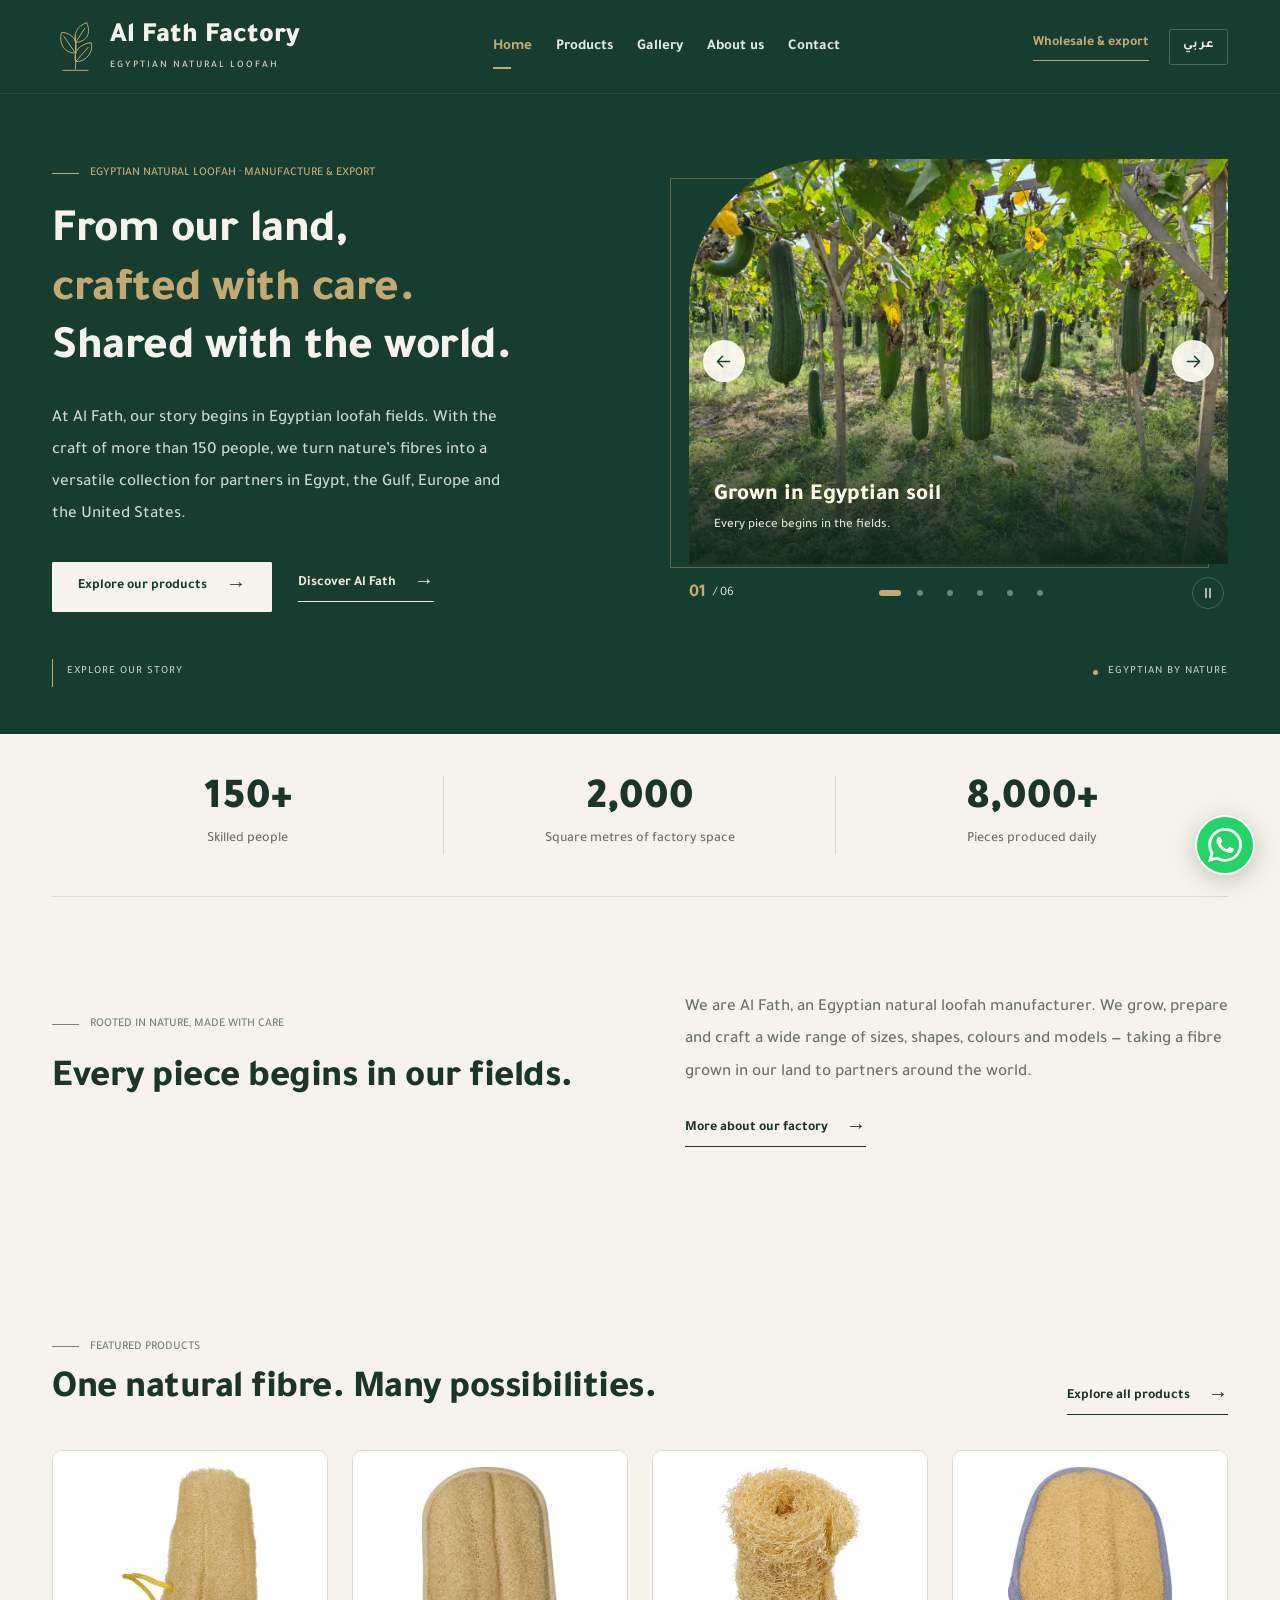
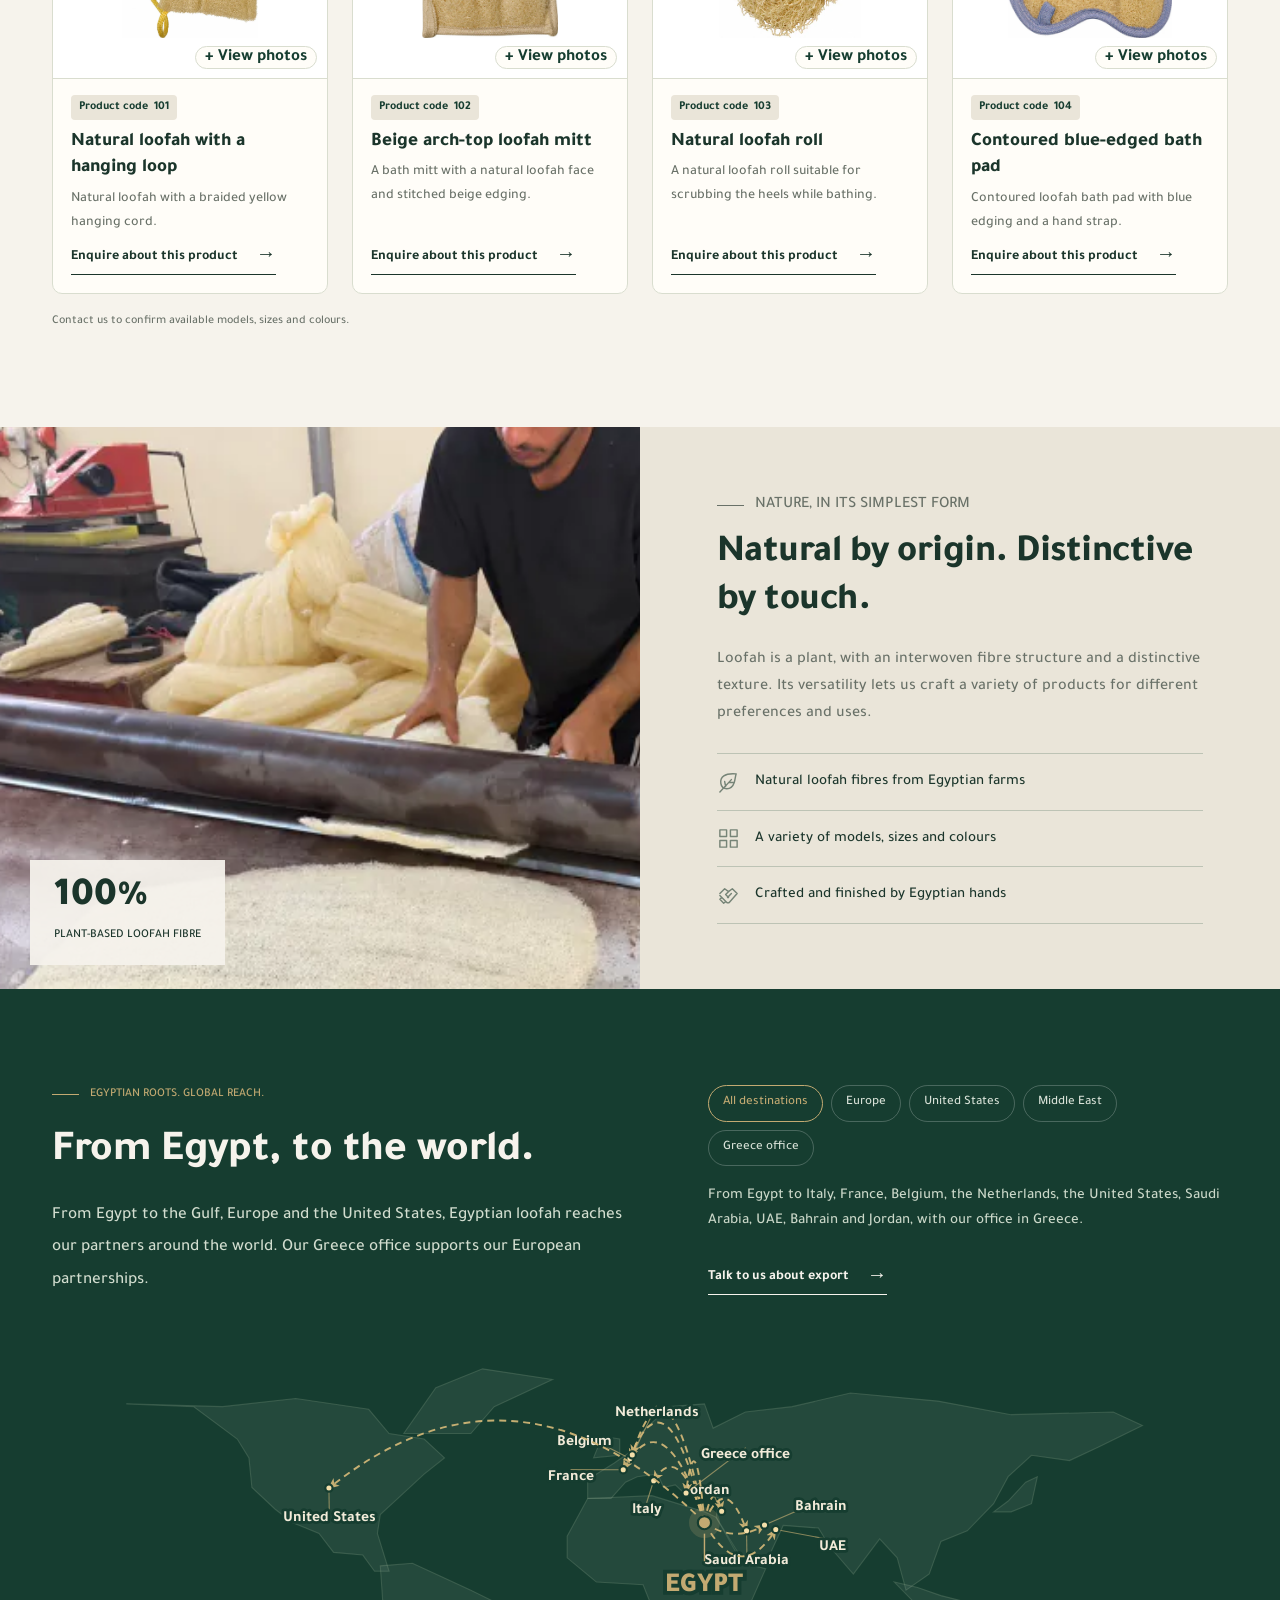
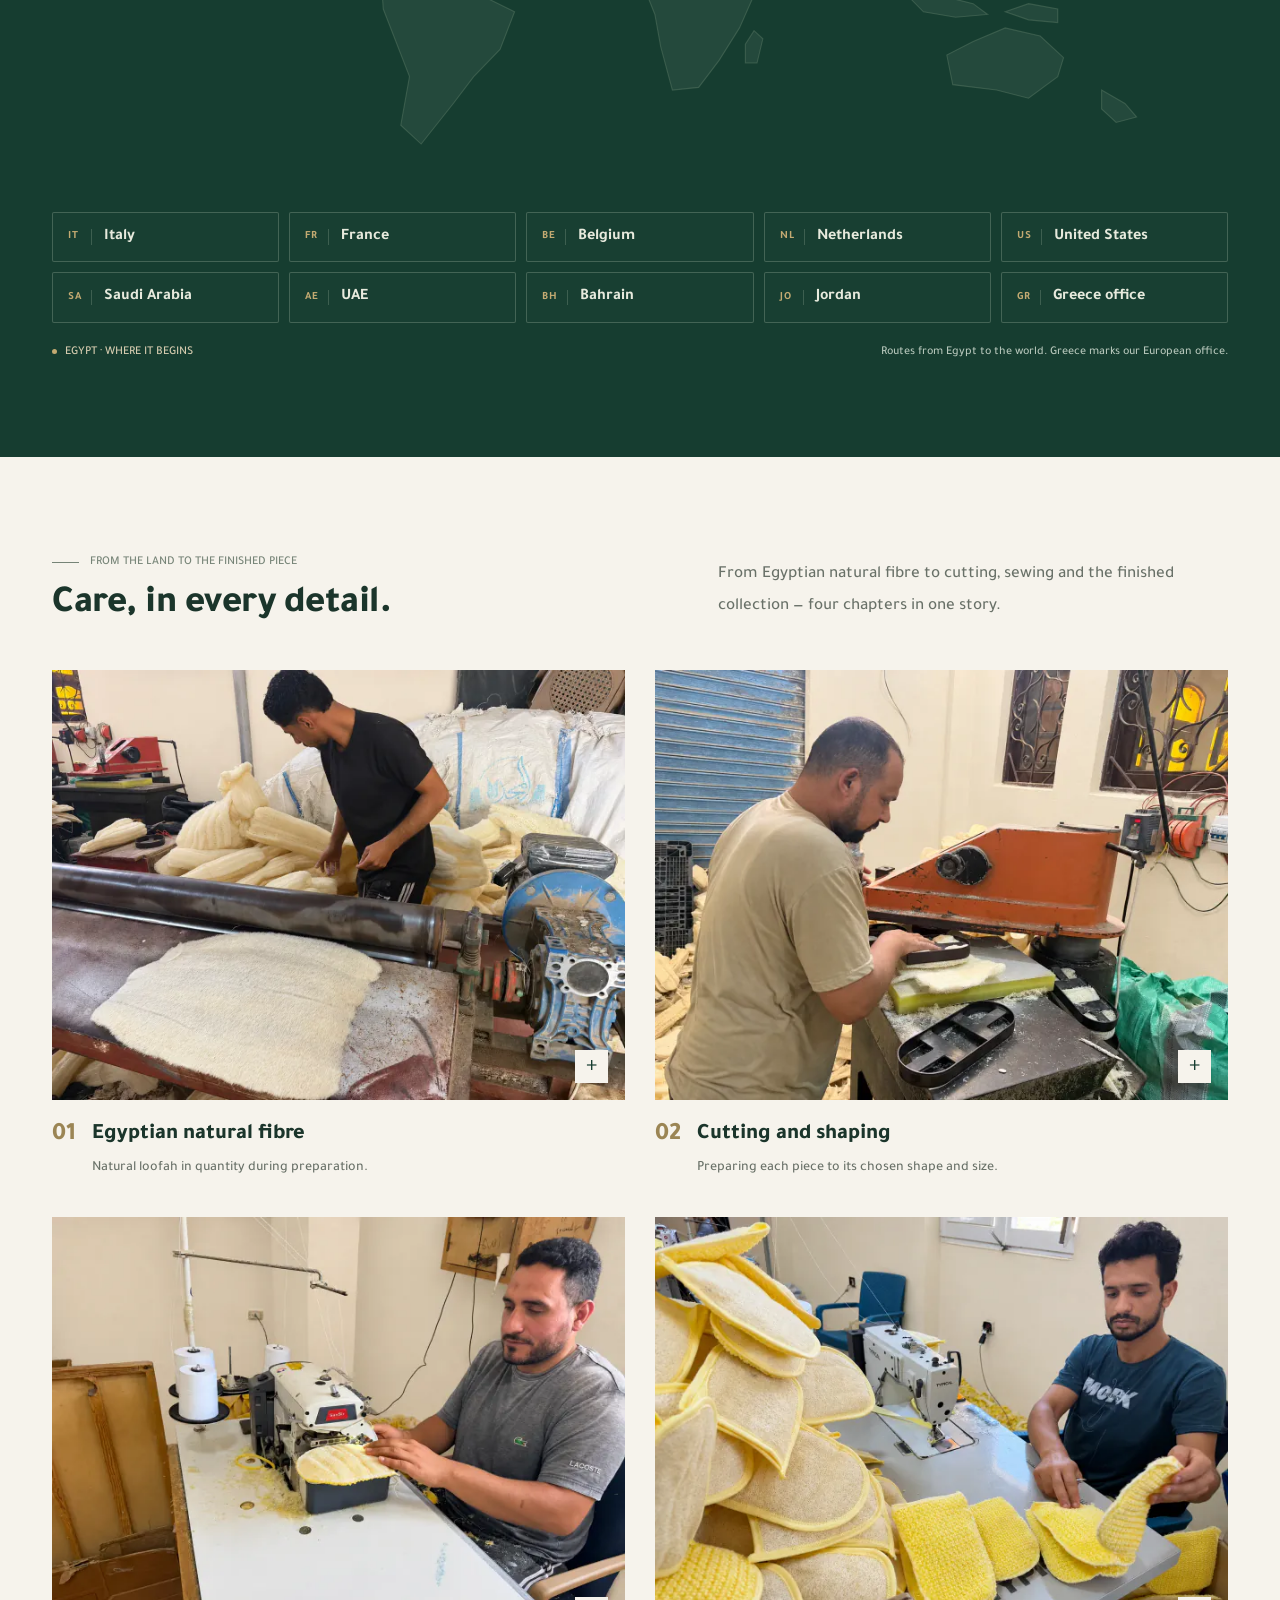
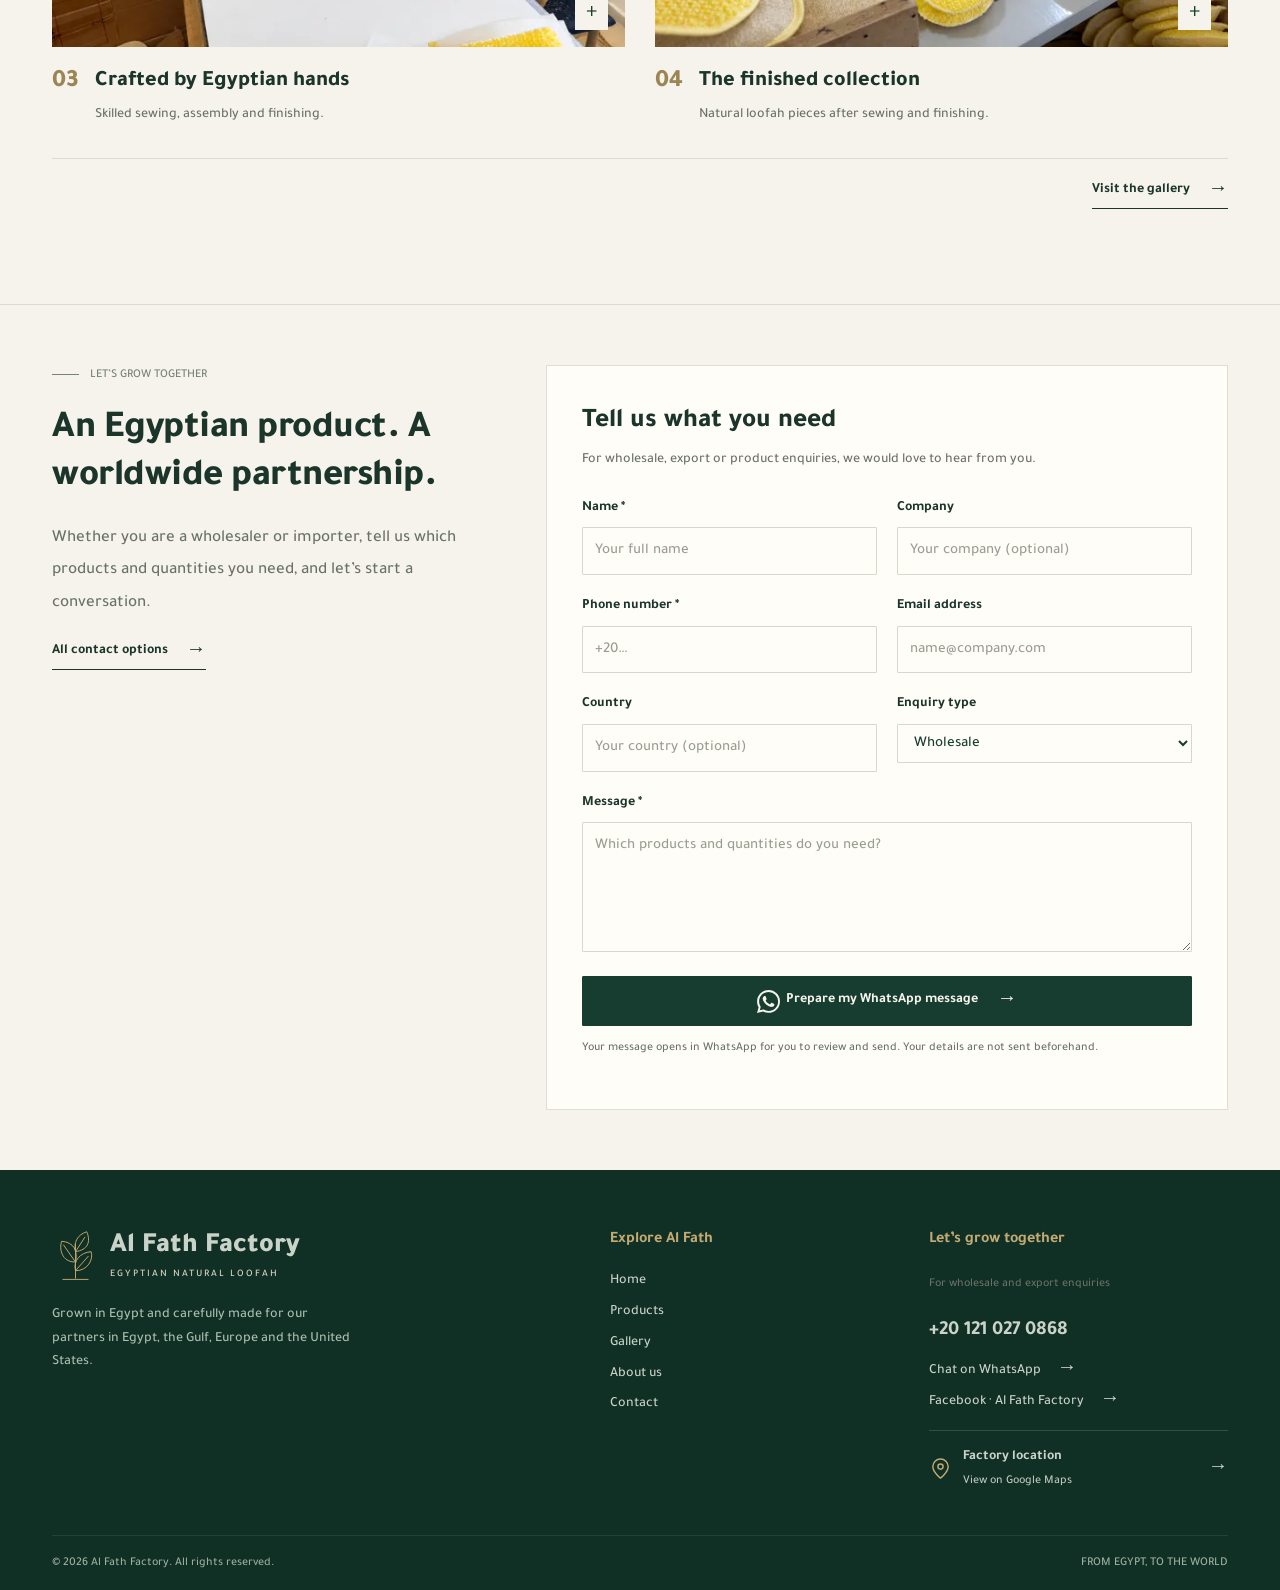
==== index.html @ 67f69919 "Publish 18 coded loofah products with photo galleries" ====
<!doctype html>
<html lang="en" dir="ltr"><head><meta charset="utf-8"><meta name="viewport" content="width=device-width,initial-scale=1">
<title>Home | Al Fath Factory</title><meta name="description" content="Al Fath Factory grows and manufactures Egyptian natural loofah. More than 150 skilled people and over 8,000 pieces daily for wholesale and export."><link rel="canonical" href="https://aboelazmrh.github.io/al-fath-loofah/"><link rel="alternate" hreflang="en" href="https://aboelazmrh.github.io/al-fath-loofah/"><link rel="alternate" hreflang="ar" href="https://aboelazmrh.github.io/al-fath-loofah/ar/"><link rel="alternate" hreflang="x-default" href="https://aboelazmrh.github.io/al-fath-loofah/">
<meta name="theme-color" content="#163d30"><meta property="og:type" content="website"><meta property="og:site_name" content="Al Fath Factory"><meta property="og:title" content="Home | Al Fath Factory"><meta property="og:description" content="Al Fath Factory grows and manufactures Egyptian natural loofah. More than 150 skilled people and over 8,000 pieces daily for wholesale and export."><meta property="og:url" content="https://aboelazmrh.github.io/al-fath-loofah/"><meta property="og:locale" content="en_US"><meta property="og:locale:alternate" content="ar_EG"><meta property="og:image" content="https://aboelazmrh.github.io/al-fath-loofah/assets/share-cover.jpg"><meta property="og:image:width" content="1200"><meta property="og:image:height" content="630"><meta property="og:image:alt" content="Al Fath Factory — Egyptian natural loofah"><meta name="twitter:card" content="summary_large_image"><meta name="twitter:title" content="Home | Al Fath Factory"><meta name="twitter:description" content="Al Fath Factory grows and manufactures Egyptian natural loofah. More than 150 skilled people and over 8,000 pieces daily for wholesale and export."><meta name="twitter:image" content="https://aboelazmrh.github.io/al-fath-loofah/assets/share-cover.jpg">
<link rel="icon" type="image/svg+xml" href="assets/favicon.svg"><link rel="preload" href="assets/tajawal-regular.woff" as="font" type="font/woff" crossorigin><link rel="preload" href="assets/tajawal-bold.woff" as="font" type="font/woff" crossorigin><link rel="stylesheet" href="assets/style.css?v=11-catalog"><script src="assets/app.js?v=11-catalog" defer></script></head>
<body data-page="index" data-assets-base="assets/"><a class="skip" href="#main"><span>Skip to content</span></a><header class="site-header"><div class="wrap header-row"><a class="brand" href="index.html" aria-label="Al Fath Factory — Home">
    <svg class="brand-mark" viewbox="0 0 48 60" aria-hidden="true" fill="none" stroke="currentColor" stroke-width="1.1"><path d="M24 56V16M24 37C8 37 5 22 8 13c14 1 19 11 16 24Zm0-12c-2-10 1-19 13-23 5 12 1 21-13 23Zm0 22c14 0 21-13 18-22-13 1-21 11-18 22Z"/><path d="M10 17 24 37M35 8 24 25m15 5L24 47"/><path d="M9 57h30"/></svg>
    <span><strong class="brand-name">Al Fath Factory</strong><span class="brand-sub">EGYPTIAN NATURAL LOOFAH</span></span></a>
    <nav class="main-nav" id="main-nav" aria-label="Main navigation"><a href="index.html" aria-current="page"><span>Home</span></a><a href="products.html"><span>Products</span></a><a href="gallery.html"><span>Gallery</span></a><a href="about.html"><span>About us</span></a><a href="contact.html"><span>Contact</span></a></nav>
    <div class="header-actions"><a class="header-contact" href="contact.html"><span>Wholesale &amp; export</span></a><a class="language" href="ar/" lang="ar" hreflang="ar" aria-label="التبديل إلى العربية">عربي</a>
    <button class="menu-toggle" type="button" aria-expanded="false" aria-controls="main-nav" aria-label="Open menu"><svg class="icon" viewbox="0 0 24 24" aria-hidden="true"><path d="M3 6h18M3 12h18M3 18h18"/></svg></button></div></div></header><main id="main"><section class="hero"><div class="wrap"><div class="hero-grid"><div class="hero-copy reveal"><p class="eyebrow">EGYPTIAN NATURAL LOOFAH · MANUFACTURE &amp; EXPORT</p>
    <h1><span>From our land,</span><br><span class="gold">crafted with care.</span><br><span>Shared with the world.</span></h1>
    <p>At Al Fath, our story begins in Egyptian loofah fields. With the craft of more than 150 people, we turn nature’s fibres into a versatile collection for partners in Egypt, the Gulf, Europe and the United States.</p>
    <div class="button-row"><a class="button light" href="products.html"><span>Explore our products</span><span class="arrow" aria-hidden="true">←</span></a><a class="text-link" href="about.html"><span>Discover Al Fath</span><span class="arrow" aria-hidden="true">←</span></a></div></div>
    <div class="hero-photo hero-carousel reveal" role="region" aria-roledescription="carousel" aria-label="The loofah journey from field to finished product" data-interval="5000" data-active-slide="0" data-playing="true"><div class="carousel-stage"><div class="carousel-slide is-active" data-index="0" role="group" aria-roledescription="slide" aria-hidden="false" aria-label="1 of 6: Grown in Egyptian soil"><img src="assets/journey-farm-thumb.webp?v=2f62a108b720" alt="Grown in Egyptian soil" width="1448" height="1086" fetchpriority="high" srcset="assets/journey-farm-thumb.webp?v=2f62a108b720 640w, assets/journey-farm-display.webp?v=2f62a108b720 1280w" sizes="(max-width:800px) calc(100vw - 40px), 600px" decoding="async"><div class="carousel-caption"><strong>Grown in Egyptian soil</strong><span>Every piece begins in the fields.</span></div></div><div class="carousel-slide" data-index="1" role="group" aria-roledescription="slide" aria-hidden="true" aria-label="2 of 6: Preparing natural loofah"><img data-src="assets/factory-13-thumb.webp" alt="Preparing natural loofah" width="1448" height="1086" loading="lazy" fetchpriority="low" data-srcset="assets/factory-13-thumb.webp 640w, assets/factory-13-display.webp 1280w" sizes="(max-width:800px) calc(100vw - 40px), 600px" decoding="async"><div class="carousel-caption"><strong>Preparing natural loofah</strong><span>Natural fibre, before cutting and shaping.</span></div></div><div class="carousel-slide" data-index="2" role="group" aria-roledescription="slide" aria-hidden="true" aria-label="3 of 6: Cutting &amp; shaping"><img data-src="assets/factory-16-thumb.webp" alt="Cutting &amp; shaping" width="1448" height="1086" loading="lazy" fetchpriority="low" data-srcset="assets/factory-16-thumb.webp 640w, assets/factory-16-display.webp 1280w" sizes="(max-width:800px) calc(100vw - 40px), 600px" decoding="async"><div class="carousel-caption"><strong>Cutting &amp; shaping</strong><span>Preparing each piece to the required shape and size.</span></div></div><div class="carousel-slide" data-index="3" role="group" aria-roledescription="slide" aria-hidden="true" aria-label="4 of 6: Sewing &amp; finishing"><img data-src="assets/factory-07-thumb.webp" alt="Sewing &amp; finishing" width="1448" height="1086" loading="lazy" fetchpriority="low" data-srcset="assets/factory-07-thumb.webp 640w, assets/factory-07-display.webp 1280w" sizes="(max-width:800px) calc(100vw - 40px), 600px" decoding="async"><div class="carousel-caption"><strong>Sewing &amp; finishing</strong><span>Egyptian craftsmanship in assembly and finishing.</span></div></div><div class="carousel-slide" data-index="4" role="group" aria-roledescription="slide" aria-hidden="true" aria-label="5 of 6: Inside the weaving section"><img data-src="assets/factory-19-thumb.webp" alt="Inside the weaving section" width="1448" height="1086" loading="lazy" fetchpriority="low" data-srcset="assets/factory-19-thumb.webp 640w, assets/factory-19-display.webp 1280w" sizes="(max-width:800px) calc(100vw - 40px), 600px" decoding="async"><div class="carousel-caption"><strong>Inside the weaving section</strong><span>Machinery and materials on the production journey.</span></div></div><div class="carousel-slide" data-index="5" role="group" aria-roledescription="slide" aria-hidden="true" aria-label="6 of 6: Our products, in quantity"><img data-src="assets/factory-04-thumb.webp" alt="Our products, in quantity" width="1448" height="1086" loading="lazy" fetchpriority="low" data-srcset="assets/factory-04-thumb.webp 640w, assets/factory-04-display.webp 1280w" sizes="(max-width:800px) calc(100vw - 40px), 600px" decoding="async"><div class="carousel-caption"><strong>Our products, in quantity</strong><span>Natural loofah, stitched and finished in quantity.</span></div></div><button type="button" class="carousel-arrow carousel-prev" data-carousel-prev aria-label="Previous image"><svg class="icon" viewbox="0 0 24 24" aria-hidden="true"><path d="M19 12H5m6-6-6 6 6 6"/></svg></button><button type="button" class="carousel-arrow carousel-next" data-carousel-next aria-label="Next image"><svg class="icon" viewbox="0 0 24 24" aria-hidden="true"><path d="M19 12H5m6-6-6 6 6 6"/></svg></button></div><div class="carousel-toolbar"><span class="carousel-counter" aria-hidden="true"><b data-carousel-current>01</b><span>/ 06</span></span><div class="carousel-dots" role="group" aria-label="Choose an image"><button class="carousel-dot" type="button" data-carousel-slide="0" aria-label="Show Grown in Egyptian soil" aria-pressed="true"><span aria-hidden="true"></span></button><button class="carousel-dot" type="button" data-carousel-slide="1" aria-label="Show Preparing natural loofah" aria-pressed="false"><span aria-hidden="true"></span></button><button class="carousel-dot" type="button" data-carousel-slide="2" aria-label="Show Cutting &amp; shaping" aria-pressed="false"><span aria-hidden="true"></span></button><button class="carousel-dot" type="button" data-carousel-slide="3" aria-label="Show Sewing &amp; finishing" aria-pressed="false"><span aria-hidden="true"></span></button><button class="carousel-dot" type="button" data-carousel-slide="4" aria-label="Show Inside the weaving section" aria-pressed="false"><span aria-hidden="true"></span></button><button class="carousel-dot" type="button" data-carousel-slide="5" aria-label="Show Our products, in quantity" aria-pressed="false"><span aria-hidden="true"></span></button></div><button class="carousel-toggle" data-carousel-toggle type="button" aria-label="Pause automatic slideshow" aria-pressed="true"><svg class="icon" data-carousel-pause viewbox="0 0 24 24" aria-hidden="true"><path d="M9 5v14M15 5v14"/></svg><svg class="icon" data-carousel-play viewbox="0 0 24 24" aria-hidden="true" hidden><path d="m8 5 11 7-11 7Z"/></svg></button></div><span class="carousel-announcement sr-only" role="status" aria-live="polite"></span></div></div>
    <div class="hero-bottom"><a class="scroll-link" href="#our-story"><i></i><span>EXPLORE OUR STORY</span></a><span class="origin">EGYPTIAN BY NATURE</span></div></div></section>
    <div class="wrap stats"><div class="stat"><strong>150+</strong> <span>Skilled people</span></div><div class="stat"><strong>2,000</strong> <span>Square metres of factory space</span></div><div class="stat"><strong>8,000+</strong> <span>Pieces produced daily</span></div></div>
    <section class="section" id="our-story"><div class="wrap intro-grid"><div><p class="eyebrow">ROOTED IN NATURE, MADE WITH CARE</p><h2>Every piece begins in our fields.</h2></div><div><p class="lead">We are Al Fath, an Egyptian natural loofah manufacturer. We grow, prepare and craft a wide range of sizes, shapes, colours and models — taking a fibre grown in our land to partners around the world.</p><a class="text-link" href="about.html"><span>More about our factory</span><span class="arrow" aria-hidden="true">←</span></a></div></div></section>
    <section class="section"><div class="wrap">
      <div class="section-head"><div>
        <p class="eyebrow">FEATURED PRODUCTS</p>
        <h2>One natural fibre. Many possibilities.</h2>
      </div><a class="text-link" href="products.html"><span>Explore all products</span><span class="arrow" aria-hidden="true">←</span></a></div>
      <div class="product-grid"><article class="product catalog-product reveal" data-category="natural">
      <button class="product-image catalog-photo" type="button" data-product="101" aria-haspopup="dialog" aria-label="View photos of Natural loofah with a hanging loop, code 101">
        <img src="assets/products/101-1.webp" alt="Natural loofah with a hanging loop" loading="lazy" decoding="async">
        <span class="product-photo-action" aria-hidden="true"><span>+</span><span>View photos</span></span>
      </button>
      <div class="product-details">
        <div class="product-code"><span>Product code</span> <bdi>101</bdi></div>
        <h3>Natural loofah with a hanging loop</h3>
        <p>Natural loofah with a braided yellow hanging cord.</p>
        <a class="text-link" href="contact.html?product=101"><span>Enquire about this product</span><span class="arrow" aria-hidden="true">←</span></a>
      </div>
    </article><article class="product catalog-product reveal" data-category="mitts">
      <button class="product-image catalog-photo" type="button" data-product="102" aria-haspopup="dialog" aria-label="View photos of Beige arch-top loofah mitt, code 102">
        <img src="assets/products/102-1.webp" alt="Beige arch-top loofah mitt" loading="lazy" decoding="async">
        <span class="product-photo-action" aria-hidden="true"><span>+</span><span>View photos</span></span>
      </button>
      <div class="product-details">
        <div class="product-code"><span>Product code</span> <bdi>102</bdi></div>
        <h3>Beige arch-top loofah mitt</h3>
        <p>A bath mitt with a natural loofah face and stitched beige edging.</p>
        <a class="text-link" href="contact.html?product=102"><span>Enquire about this product</span><span class="arrow" aria-hidden="true">←</span></a>
      </div>
    </article><article class="product catalog-product reveal" data-category="natural">
      <button class="product-image catalog-photo" type="button" data-product="103" aria-haspopup="dialog" aria-label="View photos of Natural loofah roll, code 103">
        <img src="assets/products/103-1.webp" alt="Natural loofah roll" loading="lazy" decoding="async">
        <span class="product-photo-action" aria-hidden="true"><span>+</span><span>View photos</span></span>
      </button>
      <div class="product-details">
        <div class="product-code"><span>Product code</span> <bdi>103</bdi></div>
        <h3>Natural loofah roll</h3>
        <p>A natural loofah roll suitable for scrubbing the heels while bathing.</p>
        <a class="text-link" href="contact.html?product=103"><span>Enquire about this product</span><span class="arrow" aria-hidden="true">←</span></a>
      </div>
    </article><article class="product catalog-product reveal" data-category="pads">
      <button class="product-image catalog-photo" type="button" data-product="104" aria-haspopup="dialog" aria-label="View photos of Contoured blue-edged bath pad, code 104">
        <img src="assets/products/104-1.webp" alt="Contoured blue-edged bath pad" loading="lazy" decoding="async">
        <span class="product-photo-action" aria-hidden="true"><span>+</span><span>View photos</span></span>
      </button>
      <div class="product-details">
        <div class="product-code"><span>Product code</span> <bdi>104</bdi></div>
        <h3>Contoured blue-edged bath pad</h3>
        <p>Contoured loofah bath pad with blue edging and a hand strap.</p>
        <a class="text-link" href="contact.html?product=104"><span>Enquire about this product</span><span class="arrow" aria-hidden="true">←</span></a>
      </div>
    </article></div>
      <p class="small-note">Contact us to confirm available models, sizes and colours.</p>
    </div></section>
    <section class="natural"><div class="natural-visual"><img src="assets/factory-09-thumb.webp" width="1448" height="1086" loading="lazy" alt="Preparing natural loofah fibres" srcset="assets/factory-09-thumb.webp 640w, assets/factory-09-display.webp 1280w" sizes="(max-width:800px) calc(100vw - 40px), 600px" decoding="async"><div class="natural-number"><strong>100%</strong><small>PLANT-BASED LOOFAH FIBRE</small></div></div><div class="natural-copy"><p class="eyebrow">NATURE, IN ITS SIMPLEST FORM</p><h2>Natural by origin. Distinctive by touch.</h2><p>Loofah is a plant, with an interwoven fibre structure and a distinctive texture. Its versatility lets us craft a variety of products for different preferences and uses.</p><ul class="feature-list"><li><svg class="icon" viewbox="0 0 24 24" aria-hidden="true"><path d="M20 3C8 2 3 6 4 13c1 7 11 8 14-1 1-3 1-6 2-9Z"/><path d="M3 22 15 9M9 16l-1-5m5 1h4"/></svg><span>Natural loofah fibres from Egyptian farms</span></li><li><svg class="icon" viewbox="0 0 24 24" aria-hidden="true"><rect x="3" y="3" width="7" height="7"/><rect x="14" y="3" width="7" height="7"/><rect x="3" y="14" width="7" height="7"/><rect x="14" y="14" width="7" height="7"/></svg><span>A variety of models, sizes and colours</span></li><li><svg class="icon" viewbox="0 0 24 24" aria-hidden="true"><path d="m3 10 5-5 4 3 4-3 5 5-8 9a2 2 0 0 1-3 0L3 12m2 2-2 2 4 4 2-2m6-8-4 4m1-6-3 3 3 3"/></svg><span>Crafted and finished by Egyptian hands</span></li></ul></div></section>
    <section class="section dark export-section" id="export"><div class="wrap"><div class="export-intro"><div><p class="eyebrow">EGYPTIAN ROOTS. GLOBAL REACH.</p><h2>From Egypt, to the world.</h2><p class="lead">From Egypt to the Gulf, Europe and the United States, Egyptian loofah reaches our partners around the world. Our Greece office supports our European partnerships.</p></div><div class="export-controls"><div class="export-list" role="group" aria-label="Export regions">
    <button class="region-button" type="button" data-select-region="all" aria-pressed="true"><span>All destinations</span></button><button class="region-button" type="button" data-select-region="europe" aria-pressed="false"><span>Europe</span></button><button class="region-button" type="button" data-select-region="america" aria-pressed="false"><span>United States</span></button><button class="region-button" type="button" data-select-region="middleeast" aria-pressed="false"><span>Middle East</span></button><button class="region-button" type="button" data-select-region="greece" aria-pressed="false"><span>Greece office</span></button></div><p class="region-description" aria-live="polite"><span id="region-description">Choose a destination to follow its route from Egypt.</span></p><a class="text-link" href="contact.html?subject=export"><span>Talk to us about export</span><span class="arrow" aria-hidden="true">←</span></a></div></div>
    <div class="map-wrap"><svg class="world-map" viewbox="0 0 1040 440" role="img" aria-label="Routes from Egypt to Italy, France, Belgium, the Netherlands, the United States, Saudi Arabia, UAE, Bahrain, Jordan and the Greece office"><title>From Egypt to the world</title><defs><marker id="export-arrow" viewbox="0 0 10 10" refx="8" refy="5" markerwidth="6.5" markerheight="6.5" orient="auto-start-reverse"><path d="M0 1 9 5 0 9 2.5 5Z" fill="#d4b878"/></marker></defs><polygon class="land" points="53.8,74.3 114.8,76.8 154.5,106.2 165.1,123.3 167.8,150.2 188.9,169.9 204.8,182.1 228.7,191.9 241.9,209.1 268.4,211.5 279.1,226.2 292.3,226.2 281.7,191.9 284.3,174.8 297.6,162.5 324.1,138.0 342.6,123.3 324.1,106.2 292.3,101.2 273.8,79.2 207.5,69.4 141.2,76.8"/><polygon class="land" points="305.6,101.2 366.5,101.2 387.7,76.8 440.7,52.2 377.1,42.5 334.7,59.6"/><polygon class="land" points="284.3,221.3 313.5,218.9 340.0,231.1 366.5,243.4 406.2,263.0 393.0,297.2 369.1,321.8 350.6,346.2 321.4,383.0 302.9,365.9 310.8,321.8 287.0,260.5"/><polygon class="land" points="472.5,160.1 453.9,194.4 453.9,214.0 480.4,236.0 522.8,238.5 533.5,265.4 538.8,294.8 549.4,334.0 573.2,331.6 591.8,307.1 610.3,277.6 634.1,223.8 612.9,218.9 589.1,177.2 578.5,172.3 530.8,157.6"/><polygon class="land" points="472.5,160.1 472.5,142.9 496.3,128.2 517.5,113.5 520.2,101.2 546.7,76.8 578.5,74.3 586.4,96.3 615.6,81.7 658.0,76.8 711.0,64.5 790.5,71.8 856.8,84.1 949.5,81.7 976.0,93.9 936.2,113.5 909.8,125.8 875.3,120.9 854.1,140.4 840.9,164.9 817.0,189.5 793.1,199.2 782.5,228.7 761.4,243.4 753.4,214.0 737.5,196.8 713.6,228.7 692.4,204.2 681.9,187.0 650.0,184.6 634.1,218.9 610.3,211.5 589.1,177.2 591.8,160.1 573.2,147.8 559.9,155.2 552.0,147.8 541.4,150.2 536.1,138.0 517.5,140.4 506.9,145.4 493.7,160.1"/><polygon class="land" points="477.8,123.3 485.8,103.7 501.6,106.2 501.6,120.9"/><polygon class="land" points="840.9,172.3 854.1,162.5 870.0,145.4 880.6,140.4 875.3,164.9 856.8,172.3"/><polygon class="land" points="623.5,280.1 631.5,287.5 626.2,309.5 615.6,309.5 615.6,292.4"/><polygon class="land" points="798.4,302.2 803.8,329.1 843.5,334.0 872.6,341.4 899.1,321.8 904.4,304.6 883.2,285.0 851.4,277.6 822.3,289.9"/><polygon class="land" points="750.8,236.0 777.2,263.0 806.4,267.9 835.5,265.4 822.3,255.6 793.1,248.3 771.9,240.9"/><polygon class="land" points="872.6,255.6 899.1,260.5 899.1,272.8 872.6,270.3 851.4,263.0"/><polygon class="land" points="938.9,334.0 960.1,346.2 970.7,358.5 952.1,363.4 938.9,351.2"/><path class="route active" data-country="italy" data-region="europe" d="M578.5,182.1 Q555.4,106.1 532.4,144.1" marker-end="url(#export-arrow)"/><g class="map-country active" data-country="italy" data-region="europe"><path class="country-leader" d="M532.4,144.1 L526,164"/><circle class="destination-pin" cx="532.4" cy="144.1" r="3.3"/><text x="526" y="173" text-anchor="middle" class="map-label country-label">Italy</text></g><path class="route active" data-country="france" data-region="europe" d="M578.5,182.1 Q541.7,66.1 504.8,134.1" marker-end="url(#export-arrow)"/><g class="map-country active" data-country="france" data-region="europe"><path class="country-leader" d="M504.8,134.1 L457,134"/><circle class="destination-pin" cx="504.8" cy="134.1" r="3.3"/><text x="457" y="143" text-anchor="middle" class="map-label country-label">France</text></g><path class="route active" data-country="belgium" data-region="europe" d="M578.5,182.1 Q544.7,36.8 510.9,123.8" marker-end="url(#export-arrow)"/><g class="map-country active" data-country="belgium" data-region="europe"><path class="country-leader" d="M510.9,123.8 L470,103"/><circle class="destination-pin" cx="510.9" cy="123.8" r="3.3"/><text x="470" y="112" text-anchor="middle" class="map-label country-label">Belgium</text></g><path class="route active" data-country="netherlands" data-region="europe" d="M578.5,182.1 Q545.8,14.6 513.0,120.6" marker-end="url(#export-arrow)"/><g class="map-country active" data-country="netherlands" data-region="europe"><path class="country-leader" d="M513.0,120.6 L535,76"/><circle class="destination-pin" cx="513.0" cy="120.6" r="3.3"/><text x="535" y="85" text-anchor="middle" class="map-label country-label">Netherlands</text></g><path class="route active" data-country="usa" data-region="america" d="M578.5,182.1 Q408.1,14.0 237.7,150.7" marker-end="url(#export-arrow)"/><g class="map-country active" data-country="usa" data-region="america"><path class="country-leader" d="M237.7,150.7 L238,172"/><circle class="destination-pin" cx="237.7" cy="150.7" r="3.3"/><text x="238" y="181" text-anchor="middle" class="map-label country-label">United States</text></g><path class="route active" data-country="saudi" data-region="middleeast" d="M578.5,182.1 Q597.6,135.1 616.7,189.5" marker-end="url(#export-arrow)"/><g class="map-country active" data-country="saudi" data-region="middleeast"><path class="country-leader" d="M616.7,189.5 L617,211"/><circle class="destination-pin" cx="616.7" cy="189.5" r="3.3"/><text x="617" y="220" text-anchor="middle" class="map-label country-label">Saudi Arabia</text></g><path class="route active" data-country="uae" data-region="middleeast" d="M578.5,182.1 Q610.8,240.1 643.2,188.3" marker-end="url(#export-arrow)"/><g class="map-country active" data-country="uae" data-region="middleeast"><path class="country-leader" d="M643.2,188.3 L695,198"/><circle class="destination-pin" cx="643.2" cy="188.3" r="3.3"/><text x="695" y="207" text-anchor="middle" class="map-label country-label">UAE</text></g><path class="route active" data-country="bahrain" data-region="middleeast" d="M578.5,182.1 Q605.7,201.1 633.0,184.3" marker-end="url(#export-arrow)"/><g class="map-country active" data-country="bahrain" data-region="middleeast"><path class="country-leader" d="M633.0,184.3 L684,162"/><circle class="destination-pin" cx="633.0" cy="184.3" r="3.3"/><text x="684" y="171" text-anchor="middle" class="map-label country-label">Bahrain</text></g><path class="route active" data-country="jordan" data-region="middleeast" d="M578.5,182.1 Q586.3,139.8 594.1,171.8" marker-end="url(#export-arrow)"/><g class="map-country active" data-country="jordan" data-region="middleeast"><path class="country-leader" d="M594.1,171.8 L582,147"/><circle class="destination-pin" cx="594.1" cy="171.8" r="3.3"/><text x="582" y="156" text-anchor="middle" class="map-label country-label">Jordan</text></g><path class="route active" data-country="greece" data-region="greece" d="M578.5,182.1 Q570.2,86.2 561.8,155.2" marker-end="url(#export-arrow)"/><g class="map-country active" data-country="greece" data-region="greece"><path class="country-leader" d="M561.8,155.2 L616,114"/><circle class="destination-pin" cx="561.8" cy="155.2" r="3.3"/><text x="616" y="123" text-anchor="middle" class="map-label country-label">Greece office</text></g><circle class="pin-halo" cx="578.5" cy="182.10000000000002" r="10"/><circle class="pin" cx="578.5" cy="182.10000000000002" r="6"/><path class="origin-leader" d="M578.5,192.10000000000002V217.10000000000002"/><text x="578.5" y="244.10000000000002" text-anchor="middle" class="map-label origin-label">EGYPT</text></svg></div><div class="destination-list" role="group" aria-label="Choose a country"><button class="destination-button" type="button" data-select-country="italy" aria-pressed="false"><span class="country-code">IT</span><span class="country-name">Italy</span></button><button class="destination-button" type="button" data-select-country="france" aria-pressed="false"><span class="country-code">FR</span><span class="country-name">France</span></button><button class="destination-button" type="button" data-select-country="belgium" aria-pressed="false"><span class="country-code">BE</span><span class="country-name">Belgium</span></button><button class="destination-button" type="button" data-select-country="netherlands" aria-pressed="false"><span class="country-code">NL</span><span class="country-name">Netherlands</span></button><button class="destination-button" type="button" data-select-country="usa" aria-pressed="false"><span class="country-code">US</span><span class="country-name">United States</span></button><button class="destination-button" type="button" data-select-country="saudi" aria-pressed="false"><span class="country-code">SA</span><span class="country-name">Saudi Arabia</span></button><button class="destination-button" type="button" data-select-country="uae" aria-pressed="false"><span class="country-code">AE</span><span class="country-name">UAE</span></button><button class="destination-button" type="button" data-select-country="bahrain" aria-pressed="false"><span class="country-code">BH</span><span class="country-name">Bahrain</span></button><button class="destination-button" type="button" data-select-country="jordan" aria-pressed="false"><span class="country-code">JO</span><span class="country-name">Jordan</span></button><button class="destination-button" type="button" data-select-country="greece" aria-pressed="false"><span class="country-code">GR</span><span class="country-name">Greece office</span></button></div><div class="export-map-footer"><p class="map-caption">EGYPT · WHERE IT BEGINS</p><p class="map-note">Routes from Egypt to the world. Greece marks our European office.</p></div></div></section>
    <section class="section journey-section" id="craft"><div class="wrap"><div class="section-head"><div><p class="eyebrow">FROM THE LAND TO THE FINISHED PIECE</p><h2>Care, in every detail.</h2></div><p class="lead">From Egyptian natural fibre to cutting, sewing and the finished collection — four chapters in one story.</p></div><div class="journey-grid"><figure class="journey-frame"><button class="journey-photo" type="button" data-gallery-src="assets/factory-14.webp" data-title-ar="الخامة المصرية" data-title-en="Egyptian natural fibre" data-description-ar="كميات من اللوف الطبيعي خلال التجهيز." data-description-en="Natural loofah in quantity during preparation." aria-label="Egyptian natural fibre — enlarge image"><img src="assets/factory-14-thumb.webp" width="1448" height="1086" loading="lazy" alt="Egyptian natural fibre" srcset="assets/factory-14-thumb.webp 640w, assets/factory-14-display.webp 1280w" sizes="(max-width:800px) calc(100vw - 40px), 600px" decoding="async"><span class="journey-zoom" aria-hidden="true">+</span></button><figcaption><span class="journey-order">01</span><div><h3>Egyptian natural fibre</h3><p>Natural loofah in quantity during preparation.</p></div></figcaption></figure><figure class="journey-frame"><button class="journey-photo" type="button" data-gallery-src="assets/factory-16.webp" data-title-ar="القص والتشكيل" data-title-en="Cutting and shaping" data-description-ar="تجهيز القطع بالشكل والمقاس المطلوب." data-description-en="Preparing each piece to its chosen shape and size." aria-label="Cutting and shaping — enlarge image"><img src="assets/factory-16-thumb.webp" width="1448" height="1086" loading="lazy" alt="Cutting and shaping" srcset="assets/factory-16-thumb.webp 640w, assets/factory-16-display.webp 1280w" sizes="(max-width:800px) calc(100vw - 40px), 600px" decoding="async"><span class="journey-zoom" aria-hidden="true">+</span></button><figcaption><span class="journey-order">02</span><div><h3>Cutting and shaping</h3><p>Preparing each piece to its chosen shape and size.</p></div></figcaption></figure><figure class="journey-frame"><button class="journey-photo" type="button" data-gallery-src="assets/factory-08.webp" data-title-ar="صناعة بأيدٍ مصرية" data-title-en="Crafted by Egyptian hands" data-description-ar="حِرفة الخياطة والتجميع والتشطيب." data-description-en="Skilled sewing, assembly and finishing." aria-label="Crafted by Egyptian hands — enlarge image"><img src="assets/factory-08-thumb.webp" width="1448" height="1086" loading="lazy" alt="Crafted by Egyptian hands" srcset="assets/factory-08-thumb.webp 640w, assets/factory-08-display.webp 1280w" sizes="(max-width:800px) calc(100vw - 40px), 600px" decoding="async"><span class="journey-zoom" aria-hidden="true">+</span></button><figcaption><span class="journey-order">03</span><div><h3>Crafted by Egyptian hands</h3><p>Skilled sewing, assembly and finishing.</p></div></figcaption></figure><figure class="journey-frame"><button class="journey-photo" type="button" data-gallery-src="assets/factory-06.webp" data-title-ar="المنتج النهائي" data-title-en="The finished collection" data-description-ar="قطع اللوف الطبيعي بعد الخياطة والتشطيب." data-description-en="Natural loofah pieces after sewing and finishing." aria-label="The finished collection — enlarge image"><img src="assets/factory-06-thumb.webp" width="1448" height="1086" loading="lazy" alt="The finished collection" srcset="assets/factory-06-thumb.webp 640w, assets/factory-06-display.webp 1280w" sizes="(max-width:800px) calc(100vw - 40px), 600px" decoding="async"><span class="journey-zoom" aria-hidden="true">+</span></button><figcaption><span class="journey-order">04</span><div><h3>The finished collection</h3><p>Natural loofah pieces after sewing and finishing.</p></div></figcaption></figure></div><div class="journey-footer"><a class="text-link" href="gallery.html"><span>Visit the gallery</span><span class="arrow" aria-hidden="true">←</span></a></div></div></section>
    <section class="section small" style="border-top:1px solid var(--line)"><div class="wrap contact-grid"><div><p class="eyebrow">LET’S GROW TOGETHER</p><h2>An Egyptian product. A worldwide partnership.</h2><p class="lead">Whether you are a wholesaler or importer, tell us which products and quantities you need, and let’s start a conversation.</p><a class="text-link" href="contact.html"><span>All contact options</span><span class="arrow" aria-hidden="true">←</span></a></div><form class="contact-form" id="home-form"><h3><span>Tell us what you need</span></h3><p class="form-explanation">For wholesale, export or product enquiries, we would love to hear from you.</p>
    <div class="form-grid">
    <div class="field"><label for="home-name"><span>Name *</span></label><input id="home-name" name="name" required maxlength="100" autocomplete="name" placeholder="Your full name"></div>
    <div class="field"><label for="home-company"><span>Company</span></label><input id="home-company" name="company" maxlength="150" autocomplete="organization" placeholder="Your company (optional)"></div>
    <div class="field"><label for="home-phone"><span>Phone number *</span></label><input id="home-phone" name="phone" type="tel" required minlength="7" maxlength="30" autocomplete="tel" placeholder="+20…" dir="ltr"></div>
    <div class="field"><label for="home-email"><span>Email address</span></label><input id="home-email" name="email" type="email" maxlength="150" autocomplete="email" placeholder="name@company.com" dir="ltr"></div>
    <div class="field"><label for="home-country"><span>Country</span></label><input id="home-country" name="country" maxlength="100" autocomplete="country-name" placeholder="Your country (optional)"></div>
    <div class="field"><label for="home-subject"><span>Enquiry type</span></label><select id="home-subject" name="subject"><option value="wholesale">Wholesale</option><option value="export">Export</option><option value="product">Product enquiry</option><option value="other">Other enquiry</option></select></div>
    <div class="field full"><label for="home-message"><span>Message *</span></label><textarea id="home-message" name="message" required maxlength="2000" placeholder="Which products and quantities do you need?"></textarea></div></div>
    <button class="button" type="submit"><svg class="icon whatsapp-icon" viewbox="0 0 24 24" aria-hidden="true"><path fill="currentColor" stroke="none" d="M20.52 3.48A11.91 11.91 0 0 0 12.05 0C5.47 0 .11 5.35.11 11.93c0 2.1.55 4.16 1.6 5.97L.01 24l6.26-1.64a11.9 11.9 0 0 0 5.78 1.47h.01C18.64 23.83 24 18.48 24 11.9c0-3.19-1.24-6.18-3.48-8.42Zm-8.47 18.34a9.87 9.87 0 0 1-5.04-1.38l-.36-.21-3.72.98.99-3.63-.24-.37a9.86 9.86 0 0 1-1.51-5.28c0-5.47 4.45-9.92 9.93-9.92a9.85 9.85 0 0 1 7.02 2.91 9.85 9.85 0 0 1 2.9 7.02c0 5.47-4.45 9.92-9.92 9.92Zm5.44-7.43c-.3-.15-1.77-.87-2.04-.97-.28-.1-.48-.15-.68.15-.2.3-.77.97-.95 1.17-.17.2-.35.22-.65.07-.3-.15-1.26-.47-2.4-1.48-.89-.79-1.49-1.77-1.66-2.07-.18-.3-.02-.46.13-.61.14-.14.3-.35.45-.52.15-.18.2-.3.3-.5.1-.2.05-.38-.03-.53-.07-.15-.67-1.62-.92-2.22-.24-.58-.49-.5-.67-.51h-.57c-.2 0-.53.07-.8.37-.28.3-1.05 1.02-1.05 2.49s1.07 2.89 1.22 3.09c.15.2 2.11 3.22 5.12 4.52.72.31 1.28.49 1.72.63.72.23 1.37.2 1.88.12.58-.09 1.77-.73 2.02-1.44.25-.72.25-1.33.18-1.45-.08-.13-.28-.2-.58-.35Z"/></svg><span>Prepare my WhatsApp message</span><span class="arrow" aria-hidden="true">←</span></button>
    <p class="form-hint">Your message opens in WhatsApp for you to review and send. Your details are not sent beforehand.</p>
    <div class="form-status" role="status" aria-live="polite"></div><div class="success-actions" hidden><a class="button outline prepared-link" target="_blank" rel="noopener noreferrer"><span>Open the message in WhatsApp</span><span class="arrow" aria-hidden="true">←</span></a></div></form></div></section></main><footer class="site-footer"><div class="wrap"><div class="footer-grid"><div><a class="brand" href="index.html" aria-label="Al Fath Factory — Home">
    <svg class="brand-mark" viewbox="0 0 48 60" aria-hidden="true" fill="none" stroke="currentColor" stroke-width="1.1"><path d="M24 56V16M24 37C8 37 5 22 8 13c14 1 19 11 16 24Zm0-12c-2-10 1-19 13-23 5 12 1 21-13 23Zm0 22c14 0 21-13 18-22-13 1-21 11-18 22Z"/><path d="M10 17 24 37M35 8 24 25m15 5L24 47"/><path d="M9 57h30"/></svg>
    <span><strong class="brand-name">Al Fath Factory</strong><span class="brand-sub">EGYPTIAN NATURAL LOOFAH</span></span></a><p>Grown in Egypt and carefully made for our partners in Egypt, the Gulf, Europe and the United States.</p></div>
    <div><h3 class="footer-title">Explore Al Fath</h3><div class="footer-links"><a href="index.html"><span>Home</span></a><a href="products.html"><span>Products</span></a><a href="gallery.html"><span>Gallery</span></a><a href="about.html"><span>About us</span></a><a href="contact.html"><span>Contact</span></a></div></div>
    <div><h3 class="footer-title">Let’s grow together</h3><span class="small-note">For wholesale and export enquiries</span><a class="footer-contact" href="tel:+201210270868">+20 121 027 0868</a><div class="footer-links"><a href="https://wa.me/201210270868" target="_blank" rel="noopener noreferrer"><span>Chat on WhatsApp</span> <span class="arrow" aria-hidden="true">←</span></a><a href="https://www.facebook.com/Silk.loofah" target="_blank" rel="noopener noreferrer"><span>Facebook · Al Fath Factory</span> <span class="arrow" aria-hidden="true">←</span></a><a class="factory-location" href="https://maps.app.goo.gl/ctCwqHVp3RDMitoF6" target="_blank" rel="noopener noreferrer"><svg class="icon" viewbox="0 0 24 24" aria-hidden="true"><path d="M20 10c0 6-8 12-8 12S4 16 4 10a8 8 0 1 1 16 0Z"/><circle cx="12" cy="10" r="2.7"/></svg><span><strong>Factory location</strong><small>View on Google Maps</small></span><span class="arrow" aria-hidden="true">←</span></a></div></div></div>
    <div class="footer-bottom"><span>© 2026 Al Fath Factory. All rights reserved.</span><span dir="auto">FROM EGYPT, TO THE WORLD</span></div></div></footer>
    <a class="floating-whatsapp" href="https://wa.me/201210270868" target="_blank" rel="noopener noreferrer" aria-label="Chat with Al Fath on WhatsApp"><svg class="icon whatsapp-icon" viewbox="0 0 24 24" aria-hidden="true"><path fill="currentColor" stroke="none" d="M20.52 3.48A11.91 11.91 0 0 0 12.05 0C5.47 0 .11 5.35.11 11.93c0 2.1.55 4.16 1.6 5.97L.01 24l6.26-1.64a11.9 11.9 0 0 0 5.78 1.47h.01C18.64 23.83 24 18.48 24 11.9c0-3.19-1.24-6.18-3.48-8.42Zm-8.47 18.34a9.87 9.87 0 0 1-5.04-1.38l-.36-.21-3.72.98.99-3.63-.24-.37a9.86 9.86 0 0 1-1.51-5.28c0-5.47 4.45-9.92 9.93-9.92a9.85 9.85 0 0 1 7.02 2.91 9.85 9.85 0 0 1 2.9 7.02c0 5.47-4.45 9.92-9.92 9.92Zm5.44-7.43c-.3-.15-1.77-.87-2.04-.97-.28-.1-.48-.15-.68.15-.2.3-.77.97-.95 1.17-.17.2-.35.22-.65.07-.3-.15-1.26-.47-2.4-1.48-.89-.79-1.49-1.77-1.66-2.07-.18-.3-.02-.46.13-.61.14-.14.3-.35.45-.52.15-.18.2-.3.3-.5.1-.2.05-.38-.03-.53-.07-.15-.67-1.62-.92-2.22-.24-.58-.49-.5-.67-.51h-.57c-.2 0-.53.07-.8.37-.28.3-1.05 1.02-1.05 2.49s1.07 2.89 1.22 3.09c.15.2 2.11 3.22 5.12 4.52.72.31 1.28.49 1.72.63.72.23 1.37.2 1.88.12.58-.09 1.77-.73 2.02-1.44.25-.72.25-1.33.18-1.45-.08-.13-.28-.2-.58-.35Z"/></svg></a><dialog class="modal" aria-labelledby="modal-title">
      <button class="modal-close" type="button" aria-label="Close" autofocus>×</button>
      <div class="modal-body">
        <div class="modal-media">
          <img class="modal-image" alt="" decoding="async">
          <button class="gallery-modal-arrow gallery-modal-prev" data-gallery-prev type="button" aria-label="Previous image" hidden><svg class="icon" viewbox="0 0 24 24" aria-hidden="true"><path d="M19 12H5m6-6-6 6 6 6"/></svg></button>
          <button class="gallery-modal-arrow gallery-modal-next" data-gallery-next type="button" aria-label="Next image" hidden><svg class="icon" viewbox="0 0 24 24" aria-hidden="true"><path d="M19 12H5m6-6-6 6 6 6"/></svg></button>
          <span class="gallery-modal-counter" data-gallery-counter aria-live="polite" hidden></span>
        </div>
        <div class="modal-copy">
          <p class="eyebrow modal-kicker"></p>
          <h2 id="modal-title"></h2>
          <p class="modal-description"></p>
          <div class="modal-thumbnails" role="group" aria-label="Product photos" hidden></div>
          <a class="button modal-enquiry" href="contact.html"><span>Enquire about this product</span><span class="arrow" aria-hidden="true">←</span></a>
        </div>
      </div>
    </dialog><script type="application/json" id="product-data">[{"id": "101", "cat": "natural", "ar": "لوف طبيعي بحلقة تعليق", "en": "Natural loofah with a hanging loop", "desc_ar": "قطعة لوف طبيعي بحبل تعليق أصفر مضفور.", "desc_en": "Natural loofah with a braided yellow hanging cord.", "photos": [{"image": "products/101-1.webp", "ar": "واجهة اللوف مع حلقة التعليق", "en": "Front with hanging loop"}, {"image": "products/101-2.webp", "ar": "زاوية تُظهر المقطع والحبل المضفور", "en": "Angled view of the cut end and braided cord"}, {"image": "products/101-3.webp", "ar": "الوجه الآخر للوف", "en": "Opposite side of the loofah"}]}, {"id": "102", "cat": "mitts", "ar": "قفاز لوف مقوّس بحافة بيج", "en": "Beige arch-top loofah mitt", "desc_ar": "قفاز استحمام بوجه من اللوف الطبيعي وحواف بيج مخيطة.", "desc_en": "A bath mitt with a natural loofah face and stitched beige edging.", "photos": [{"image": "products/102-1.webp", "ar": "الوجه المصنوع من اللوف الطبيعي", "en": "Natural loofah face"}, {"image": "products/102-2.webp", "ar": "الوجه القماشي البيج", "en": "Beige fabric side"}, {"image": "products/102-3.webp", "ar": "الوجه القماشي من زاوية جانبية", "en": "Fabric side viewed from an angle"}]}, {"id": "103", "cat": "natural", "ar": "رول لوف طبيعي", "en": "Natural loofah roll", "desc_ar": "رول لوف طبيعي مناسب لفرك كعب القدمين أثناء الاستحمام.", "desc_en": "A natural loofah roll suitable for scrubbing the heels while bathing.", "photos": [{"image": "products/103-1.webp", "ar": "الرول في وضع رأسي", "en": "Upright view of the roll"}, {"image": "products/103-2.webp", "ar": "المقطع الدائري للألياف", "en": "Circular fibre cross-section"}, {"image": "products/103-3.webp", "ar": "الرول من الجانب", "en": "Side view of the roll"}]}, {"id": "104", "cat": "pads", "ar": "لوف استحمام بحافة زرقاء مقوّسة", "en": "Contoured blue-edged bath pad", "desc_ar": "لوف استحمام بحافة زرقاء مقوّسة وشريط لتثبيت اليد.", "desc_en": "Contoured loofah bath pad with blue edging and a hand strap.", "photos": [{"image": "products/104-1.webp", "ar": "وجه اللوف والحافة الزرقاء", "en": "Loofah face and blue edging"}, {"image": "products/104-2.webp", "ar": "الظهر الأزرق وشريط اليد", "en": "Blue fabric back and hand strap"}]}, {"id": "105", "cat": "mitts", "ar": "قفاز لوف أصفر بظهر منسوج", "en": "Yellow woven-back loofah mitt", "desc_ar": "قفاز استحمام يجمع بين وجه اللوف الطبيعي والظهر الأصفر المنسوج.", "desc_en": "Bath mitt with a natural loofah face and a yellow woven back.", "photos": [{"image": "products/105-1.webp", "ar": "وجه اللوف والظهر الأصفر", "en": "Loofah face and yellow woven back"}, {"image": "products/105-2.webp", "ar": "تفاصيل الحواف والنسيج الأصفر", "en": "Edging and yellow weave detail"}, {"image": "products/105-3.webp", "ar": "الوجهان من زاوية أخرى", "en": "Both sides from another angle"}]}, {"id": "106", "cat": "kitchen", "ar": "لوف مسطّح بحلقة قماش", "en": "Flat loofah pads with fabric loops", "desc_ar": "لوف طبيعي مسطّح بحلقة قماش، مناسب لغسل الأطباق والحلل ومواعين المطبخ.", "desc_en": "Flat natural loofah pads with fabric loops, suitable for washing dishes, pots and other kitchenware.", "photos": [{"image": "products/106-1.webp", "ar": "سطح اللوف وحلقات التعليق", "en": "Loofah surfaces and hanging loops"}, {"image": "products/106-2.webp", "ar": "القطع من الجانب", "en": "Side view of the pads"}]}, {"id": "107", "cat": "mitts", "ar": "قفاز لوف بيج بفتحة لليد", "en": "Beige loofah mitt with an open cuff", "desc_ar": "قفاز بيج بوجه من اللوف الطبيعي وظهر قماشي وفتحة لليد.", "desc_en": "Beige mitt with a loofah face, fabric back and open cuff.", "photos": [{"image": "products/107-1.webp", "ar": "الوجه الليفي والوجه القماشي", "en": "Loofah face and fabric side"}, {"image": "products/107-2.webp", "ar": "لقطة قريبة لفتحة اليد", "en": "Close-up of the open cuff"}]}, {"id": "108", "cat": "pads", "ar": "لوف استحمام بيضاوي وردي", "en": "Pink oval loofah bath pad", "desc_ar": "قطعة لوف بيضاوية بحواف وردية وشريط لليد وحلقة تعليق.", "desc_en": "Oval loofah pad with pink edging, a hand strap and a hanging loop.", "photos": [{"image": "products/108-1.webp", "ar": "وجه اللوف بالحافة الوردية", "en": "Loofah face with pink edging"}, {"image": "products/108-2.webp", "ar": "الظهر الوردي وشريط اليد", "en": "Pink fabric back and hand strap"}]}, {"id": "109", "cat": "back", "ar": "لوف ظهر أزرق بحبلين", "en": "Blue loofah back scrubber with cords", "desc_ar": "لوف ظهر طولي بحواف زرقاء وحبلين مضفورين.", "desc_en": "Long loofah back scrubber with blue edging and two braided cords.", "photos": [{"image": "products/109-1.webp", "ar": "وجه اللوف والحبلان الأزرقان", "en": "Loofah face with blue cords"}, {"image": "products/109-2.webp", "ar": "الظهر القماشي الأزرق", "en": "Blue fabric back"}]}, {"id": "110", "cat": "natural", "ar": "لوف أسطواني قصير بحبل أصفر", "en": "Compact loofah cylinder with yellow cord", "desc_ar": "قطعة لوف أسطوانية قصيرة بحبل تعليق أصفر.", "desc_en": "Compact natural loofah cylinder with a yellow hanging cord.", "photos": [{"image": "products/110-1.webp", "ar": "جانب اللوف وحبل التعليق", "en": "Side with yellow hanging cord"}, {"image": "products/110-2.webp", "ar": "المقطع الليفي وحلقة التعليق", "en": "Fibre cross-section and hanging loop"}]}, {"id": "111", "cat": "pads", "ar": "لوف استحمام بيضاوي أصفر", "en": "Yellow oval loofah bath pad", "desc_ar": "قطعة لوف بيضاوية بحواف صفراء وظهر منسوج مع شريط لليد.", "desc_en": "Oval loofah pad with yellow edging, a woven back and a hand strap.", "photos": [{"image": "products/111-1.webp", "ar": "وجه اللوف وحلقة التعليق", "en": "Loofah face and hanging loop"}, {"image": "products/111-2.webp", "ar": "الظهر الأصفر وشريط اليد", "en": "Yellow woven back and hand strap"}]}, {"id": "112", "cat": "back", "ar": "لوف ظهر أصفر بحبلين", "en": "Yellow loofah back scrubber with cords", "desc_ar": "لوف ظهر طولي بوجه ليفي وظهر أصفر منسوج وحبلين.", "desc_en": "Long back scrubber with a loofah face, yellow woven back and two cords.", "photos": [{"image": "products/112-1.webp", "ar": "وجه اللوف والحبلان الأصفران", "en": "Loofah face with yellow cords"}, {"image": "products/112-2.webp", "ar": "الظهر الأصفر المنسوج", "en": "Yellow woven back"}]}, {"id": "113", "cat": "back", "ar": "لوف ظهر أزرق بحافة مستديرة", "en": "Rounded blue-edged back scrubber", "desc_ar": "قطعة طولية بحافة زرقاء وظهر قماشي. الصور تُظهر التشطيب الجانبي والظهر.", "desc_en": "Long scrubber with blue edging and a fabric back, shown from the side and rear.", "photos": [{"image": "products/113-1.webp", "ar": "الزاوية الجانبية والحافة الزرقاء", "en": "Side profile and blue edging"}, {"image": "products/113-2.webp", "ar": "الظهر القماشي المستدير", "en": "Rounded blue fabric back"}]}, {"id": "114", "cat": "mitts", "ar": "قفاز لوف مقوّس بحافة صفراء", "en": "Yellow-edged arch-top loofah mitt", "desc_ar": "قفاز استحمام مقوّس بوجه من اللوف الطبيعي وحواف صفراء مخيطة.", "desc_en": "Arch-top natural loofah mitt with stitched yellow edging.", "photos": [{"image": "products/114-1.webp", "ar": "وجه اللوف والحافة الصفراء", "en": "Loofah face and yellow edging"}, {"image": "products/114-2.webp", "ar": "تفاصيل فتحة اليد والحافة", "en": "Open cuff and edging detail"}]}, {"id": "115", "cat": "mitts", "ar": "قفاز لوف بإبهام وحافة زرقاء", "en": "Blue-edged thumb loofah mitt", "desc_ar": "قفاز استحمام بتصميم للإبهام، مع وجه من اللوف وظهر أزرق قماشي.", "desc_en": "Thumb-shaped bath mitt with a loofah face and blue fabric back.", "photos": [{"image": "products/115-1.webp", "ar": "الوجه الليفي وتصميم الإبهام", "en": "Loofah face and thumb shape"}, {"image": "products/115-2.webp", "ar": "الظهر القماشي الأزرق", "en": "Blue fabric side"}]}, {"id": "116", "cat": "pads", "ar": "لوف استحمام أزرق بمقبض", "en": "Blue loofah paddle scrubber", "desc_ar": "لوف استحمام على شكل مضرب بمقبض وحافة زرقاء.", "desc_en": "Paddle-shaped bath scrubber with a loofah face, handle and blue edging.", "photos": [{"image": "products/116-1.webp", "ar": "وجه اللوف والمقبض", "en": "Loofah face and handle"}, {"image": "products/116-2.webp", "ar": "الوجه القماشي الخلفي", "en": "Fabric back of the paddle"}]}, {"id": "117", "cat": "back", "ar": "حزام لوف للظهر بمقبضين", "en": "Beige loofah back-scrubbing belt", "desc_ar": "حزام لوف طويل للظهر بحواف بيج ومقبضين.", "desc_en": "Long loofah back-scrubbing belt with beige edging and two handles.", "photos": [{"image": "products/117-1.webp", "ar": "وجه اللوف والمقابض", "en": "Loofah face and handles"}, {"image": "products/117-2.webp", "ar": "الحزام مفرودًا من جهة القماش", "en": "Extended belt showing the fabric side"}, {"image": "products/117-3.webp", "ar": "الحزام مطويًا وتفاصيل المقابض", "en": "Folded belt and handle detail"}]}, {"id": "118", "cat": "natural", "ar": "لوف طبيعي طويل بحلقة تعليق", "en": "Long natural loofah with a hanging loop", "desc_ar": "لوف طبيعي طويل بحبل تعليق أصفر مضفور.", "desc_en": "Long natural loofah with a braided yellow hanging cord.", "photos": [{"image": "products/118-1.webp", "ar": "اللوف الطويل من الأمام", "en": "Front view of the long loofah"}, {"image": "products/118-2.webp", "ar": "اللوف من الجانب وحبل التعليق", "en": "Side view with the hanging cord"}, {"image": "products/118-3.webp", "ar": "لقطة قريبة للألياف والحبل الأصفر", "en": "Close-up of the fibres and yellow cord"}]}]</script><script type="application/json" id="destination-data">[{"id": "italy", "ar": "إيطاليا", "en": "Italy", "code": "IT", "region": "europe", "lon": 12.6, "lat": 42.5, "label": [526, 173], "bend": -38}, {"id": "france", "ar": "فرنسا", "en": "France", "code": "FR", "region": "europe", "lon": 2.2, "lat": 46.6, "label": [457, 143], "bend": -68}, {"id": "belgium", "ar": "بلجيكا", "en": "Belgium", "code": "BE", "region": "europe", "lon": 4.5, "lat": 50.8, "label": [470, 112], "bend": -87}, {"id": "netherlands", "ar": "هولندا", "en": "Netherlands", "code": "NL", "region": "europe", "lon": 5.3, "lat": 52.1, "label": [535, 85], "bend": -106}, {"id": "usa", "ar": "أمريكا", "en": "United States", "code": "US", "region": "america", "lon": -98.6, "lat": 39.8, "label": [238, 181], "bend": -156}, {"id": "saudi", "ar": "السعودية", "en": "Saudi Arabia", "code": "SA", "region": "middleeast", "lon": 44.4, "lat": 24.0, "label": [617, 220], "bend": -47}, {"id": "uae", "ar": "الإمارات", "en": "UAE", "code": "AE", "region": "middleeast", "lon": 54.4, "lat": 24.45, "label": [695, 207], "bend": 58}, {"id": "bahrain", "ar": "البحرين", "en": "Bahrain", "code": "BH", "region": "middleeast", "lon": 50.55, "lat": 26.1, "label": [684, 171], "bend": 19}, {"id": "jordan", "ar": "الأردن", "en": "Jordan", "code": "JO", "region": "middleeast", "lon": 35.9, "lat": 31.2, "label": [582, 156], "bend": -32}, {"id": "greece", "ar": "مكتب اليونان", "en": "Greece office", "code": "GR", "region": "greece", "lon": 23.7, "lat": 37.98, "label": [616, 123], "bend": -69}]</script></body></html>
---- assets/style.css ----
@font-face{font-family:Tajawal;src:url(tajawal-regular.woff) format("woff");font-weight:400;font-display:swap}
@font-face{font-family:Tajawal;src:url(tajawal-medium.woff) format("woff");font-weight:500;font-display:swap}
@font-face{font-family:Tajawal;src:url(tajawal-bold.woff) format("woff");font-weight:700;font-display:swap}
@font-face{font-family:Tajawal;src:url(tajawal-extrabold.woff) format("woff");font-weight:800;font-display:swap}
@font-face{font-family:Tajawal;src:url(tajawal-black.woff) format("woff");font-weight:900;font-display:swap}
@font-face{font-family:Lalezar;src:url(lalezar-regular.woff) format("woff");font-weight:400;font-display:swap}
:root{--green:#163d30;--deep:#102f25;--sage:#768477;--gold:#c3aa72;--cream:#f6f3ec;--paper:#fffdf8;--sand:#eae5d9;--ink:#1b352b;--muted:#697168;--line:#d9ddcf;--max:1200px}
*{box-sizing:border-box}html{scroll-behavior:smooth;scroll-padding-top:110px}body{margin:0;background:var(--cream);color:var(--ink);font-family:Tajawal,Tahoma,Arial,sans-serif;font-size:15px;line-height:1.85}
button,input,select,textarea{font:inherit}button,a{-webkit-tap-highlight-color:transparent}button{cursor:pointer}a{color:inherit;text-decoration:none}img,svg{max-width:100%}img{display:block}button{color:inherit}
button:focus-visible,a:focus-visible,input:focus-visible,select:focus-visible,textarea:focus-visible,summary:focus-visible{outline:3px solid var(--gold);outline-offset:5px}
button:disabled{opacity:.65;cursor:wait}::selection{background:var(--gold);color:var(--deep)}[hidden]{display:none!important}
.wrap{max-width:var(--max);margin-inline:auto;width:calc(100% - 104px)}.skip{position:fixed;top:-100px;inset-inline-start:20px;background:var(--cream);padding:10px 20px;z-index:200}.skip:focus{top:10px}
.site-header{position:sticky;top:0;z-index:50;background:var(--green);color:var(--cream);border-bottom:1px solid #ffffff15}
.header-row{height:93px;display:flex;align-items:center;gap:32px;justify-content:space-between}.brand{display:flex;align-items:center;gap:11px;flex:none}.brand-mark{width:47px;height:52px;color:var(--gold)}.brand-name{display:block;font-size:25px;font-weight:700;line-height:1.4}.brand-sub{display:block;font-family:Tajawal,Arial,sans-serif;font-size:10px;letter-spacing:3px;color:#ded7c5;line-height:1.7}
.main-nav{display:flex;align-items:center;gap:29px}.main-nav a{position:relative;font-size:13px;padding-block:12px;color:#e2e8e1}.main-nav a:hover,.main-nav a[aria-current]{color:var(--gold)}.main-nav a[aria-current]:after{content:"";position:absolute;height:2px;width:18px;background:var(--gold);bottom:2px;inset-inline-start:0}
.header-actions{display:flex;align-items:center;gap:20px}.language{background:none;border:1px solid #ffffff38;border-radius:2px;padding:5px 13px;color:var(--cream);font-family:Tajawal,Arial,sans-serif;font-size:12px;letter-spacing:1px}.header-contact{font-size:12px;border-bottom:1px solid #bca777;padding-bottom:4px;color:var(--gold)}.menu-toggle{display:none;border:0;background:transparent;color:var(--cream);padding:8px}
.icon{width:21px;height:21px;vertical-align:middle;fill:none;stroke:currentColor;stroke-width:1.5;stroke-linecap:round;stroke-linejoin:round}.arrow{display:inline-block;font-family:Tajawal,Arial,sans-serif;font-size:20px;line-height:1;margin-inline-start:13px}[dir=ltr] .arrow{transform:scaleX(-1)}
.hero{background:var(--green);color:var(--cream);position:relative;padding:65px 0 47px;overflow:hidden}.hero-grid{display:grid;grid-template-columns:1fr 1.02fr;gap:70px;align-items:center}.eyebrow{font-size:11px;letter-spacing:.8px;font-weight:400;color:var(--sage);display:flex;align-items:center;gap:11px;margin:0 0 22px}.eyebrow:before{content:"";width:27px;height:1px;display:block;background:currentColor;flex:none}.hero .eyebrow,.dark .eyebrow{color:var(--gold)}
h1,h2,h3,p{margin-top:0}h1,h2,h3{font-weight:400}h1{font-size:clamp(38px,4.5vw,60px);line-height:1.53;letter-spacing:-1px;margin-bottom:22px}h2{font-size:clamp(28px,3vw,39px);line-height:1.6;margin-bottom:20px;letter-spacing:-.5px}h3{font-size:21px;line-height:1.7;margin-bottom:10px}.gold{color:var(--gold)}.hero-copy>p:not(.eyebrow){max-width:475px;color:#ced8cf;font-size:14px;line-height:2.05;margin-bottom:30px}
.button-row{display:flex;align-items:center;gap:26px;flex-wrap:wrap}.button{display:inline-flex;align-items:center;justify-content:center;min-height:49px;padding:12px 25px;border:1px solid var(--green);background:var(--green);color:var(--cream);font-size:12px;line-height:1.7;border-radius:1px;transition:background .25s,transform .25s;gap:6px}.button:hover{background:#275542;transform:translateY(-2px)}.button.light{background:var(--cream);border-color:var(--cream);color:var(--green)}.button.light:hover{background:#e6ddc9}.button.outline{background:transparent;color:var(--green);border-color:var(--line)}.button.outline:hover{background:var(--sand)}.text-link{font-size:12px;border-bottom:1px solid currentColor;padding-bottom:5px;display:inline-flex;align-items:center;gap:5px}.hero .text-link{color:#ebe9da}
.hero-photo{position:relative;padding:0 0 19px 19px}.hero-photo:before{content:"";position:absolute;inset:19px 19px 0 0;border:1px solid #c3aa7266}.hero-photo>img{position:relative;width:100%;height:475px;object-fit:cover;object-position:48% 50%;border-radius:140px 0 0 0}.photo-caption{position:absolute;bottom:43px;inset-inline-end:22px;background:#f6f3ecef;color:var(--green);padding:10px 17px;font-size:11px;display:flex;align-items:center;gap:10px}.photo-caption svg{width:23px}.hero-bottom{margin-top:43px;display:flex;justify-content:space-between;align-items:center;font-size:10px;color:#bccbbf;letter-spacing:1px}.scroll-link{display:inline-flex;align-items:center;gap:14px}.scroll-link i{height:28px;width:1px;display:inline-block;background:var(--gold)}.origin{display:flex;align-items:center;gap:10px}.origin:before{content:"";width:5px;height:5px;border-radius:50%;background:var(--gold)}
.stats{display:grid;grid-template-columns:repeat(4,1fr);padding:42px 0;border-bottom:1px solid var(--line)}.stat{text-align:center;border-inline-end:1px solid var(--line)}.stat:last-child{border:0}.stat strong{font-family:Tajawal,Arial,sans-serif;font-size:39px;line-height:1.35;font-weight:400;display:block;direction:ltr}.stat span{font-size:11px;color:var(--muted)}.section{padding:95px 0}.section.small{padding:60px 0}.section-head{display:flex;justify-content:space-between;align-items:flex-end;gap:25px;margin-bottom:35px}.section-head h2{margin-bottom:0}.section-head .eyebrow{margin-bottom:10px}.lead{color:var(--muted);max-width:600px;font-size:14px;line-height:2}.intro-grid{display:grid;grid-template-columns:1fr 1fr;gap:90px;align-items:center}.intro-grid .lead{margin-bottom:25px}.small-note{font-size:10px;color:var(--muted);margin:17px 0 0}.split-label{font-size:11px;color:var(--gold);font-family:Tajawal,Arial,sans-serif;letter-spacing:2px}
.product-grid{display:grid;grid-template-columns:repeat(4,1fr);gap:24px}.product{min-width:0}.product-image{display:block;width:100%;aspect-ratio:1/1.1;overflow:hidden;position:relative;background:#e8e1d3;border:0;padding:0;border-radius:2px;text-align:start}.product-image:after{content:"+";position:absolute;bottom:14px;inset-inline-end:14px;background:var(--cream);color:var(--green);width:31px;height:31px;display:grid;place-items:center;font-family:Tajawal,Arial,sans-serif;transition:transform .2s}.product-image:hover:after{transform:rotate(90deg)}.product-image img{width:100%;height:100%;object-fit:cover;transition:transform .6s}.product-image:hover img{transform:scale(1.04)}.product h3{font-size:16px;margin:17px 0 1px}.product p{font-size:11px;color:var(--muted);margin-bottom:10px}.product .meta{font-size:10px;color:var(--sage);font-family:Tajawal,Arial,sans-serif;letter-spacing:1.4px}.crop-raw img{object-position:13% 42%;transform:scale(1.8);transform-origin:15% 40%}.crop-raw:hover img{transform:scale(1.88)}.crop-pad img{object-position:57% 22%;transform:scale(2.1);transform-origin:58% 12%}.crop-pad:hover img{transform:scale(2.18)}.crop-strap img{object-position:40% 65%;transform:scale(1.4);transform-origin:40% 65%}.crop-strap:hover img{transform:scale(1.48)}.crop-mitt img{object-position:92% 80%;transform:scale(1.8);transform-origin:90% 84%}.crop-mitt:hover img{transform:scale(1.88)}
.natural{background:var(--sand);display:grid;grid-template-columns:1fr 1fr}.natural-visual{min-height:470px;position:relative;overflow:hidden}.natural-visual img{width:100%;height:100%;object-fit:cover;position:absolute;object-position:15% 50%;transform:scale(1.5);transform-origin:15% 35%}.natural-number{position:absolute;bottom:24px;inset-inline-start:30px;padding:15px 24px;background:#f6f3ecef}.natural-number strong{display:block;font-family:Tajawal,Arial,sans-serif;font-size:40px;line-height:1.3}.natural-number small{font-size:10px}.natural-copy{padding:65px clamp(35px,6vw,95px);align-self:center}.natural-copy .eyebrow{margin-bottom:12px}.natural-copy p{font-size:13px;color:var(--muted)}.feature-list{padding:0;list-style:none;border-top:1px solid #bdc3b5;margin:25px 0 0}.feature-list li{border-bottom:1px solid #bdc3b5;padding:15px 0;display:flex;align-items:center;gap:15px;font-size:12px}.feature-list .icon{color:var(--sage);width:23px;height:23px}
.dark{background:var(--green);color:var(--cream)}.export-grid{display:grid;grid-template-columns:.8fr 1.2fr;gap:65px;align-items:center}.export-grid .lead{color:#c1cfc3}.export-list{display:flex;gap:8px;flex-wrap:wrap;margin-top:25px}.region-button{background:transparent;border:1px solid #ffffff38;color:#d9e2d8;font-size:11px;padding:6px 14px;border-radius:20px}.region-button[aria-pressed=true],.region-button:hover{border-color:var(--gold);color:var(--gold)}.map-wrap{position:relative;direction:ltr}.world-map{width:100%;display:block;overflow:visible}.land{fill:#77918024;stroke:#88a18a38;stroke-width:.7}.map-grid{stroke:#94b09a0e;stroke-width:.7}.route{fill:none;stroke:var(--gold);stroke-width:1.4;stroke-dasharray:4 5;opacity:.65;animation:dash 30s linear infinite}.route.active{stroke-width:2.7;stroke-dasharray:none;opacity:1}.pin{fill:var(--gold);stroke:var(--green);stroke-width:2}.pin-halo{fill:none;stroke:var(--gold);opacity:.2;stroke-width:8}.map-label{fill:#e1d4b5;font-family:Loofah,Arial,sans-serif;font-size:10px}.map-note{font-size:10px;color:#b7c7bb;text-align:center;margin:5px 0 0}.region-description{min-height:48px;color:#d5ddcf;font-size:12px;margin:16px 0 0}.map-caption{display:flex;align-items:center;gap:8px;justify-content:center;margin-top:10px;color:#d6ccaf;font-size:10px}.map-caption:before{content:"";height:5px;width:5px;background:var(--gold);border-radius:100%}
.story-strip{display:grid;grid-template-columns:1fr 1fr;gap:60px;align-items:center}.story-strip img{width:100%;aspect-ratio:1.35;object-fit:cover}.process{margin-top:45px;display:grid;grid-template-columns:repeat(4,1fr);gap:30px;counter-reset:steps}.step{border-top:1px solid var(--line);padding-top:20px}.step .number{font-family:Tajawal,Arial,sans-serif;color:var(--gold);font-size:28px}.step h3{font-size:17px;margin-top:15px}.step p{font-size:12px;color:var(--muted)}.cta{border-top:1px solid var(--line);padding:55px 0}.cta-row{display:flex;align-items:center;justify-content:space-between;gap:30px}.cta h2{font-size:30px;margin-bottom:5px}.cta p{font-size:12px;color:var(--muted);margin-bottom:0}
.site-footer{background:var(--deep);color:#cad3c9;padding:58px 0 0}.footer-grid{display:grid;grid-template-columns:1.6fr .8fr 1fr;gap:80px;padding-bottom:43px}.footer-grid p{font-size:11px;max-width:310px;margin-top:20px;color:#acbeaf}.footer-title{font-size:12px;color:var(--gold);margin:0 0 17px}.footer-links{display:grid;gap:7px;font-size:11px}.footer-links a:hover{color:var(--gold)}.footer-contact{font-family:Tajawal,Arial,sans-serif;font-size:17px;display:block;direction:ltr;text-align:start;margin:15px 0 12px}.footer-bottom{padding:17px 0;border-top:1px solid #ffffff15;display:flex;align-items:center;justify-content:space-between;font-size:9px;color:#9daf9f;gap:20px}.footer-bottom a{letter-spacing:1px}.floating-whatsapp{position:fixed;bottom:25px;inset-inline-end:25px;z-index:40;width:53px;height:53px;display:grid;place-items:center;background:#f6f3ec;color:var(--green);border:1px solid #d7d4c9;border-radius:50%;box-shadow:0 4px 20px #122f2520;transition:transform .2s}.floating-whatsapp:hover{transform:translateY(-4px)}.floating-whatsapp .icon{width:26px;height:26px}
.page-heading{padding:60px 0 48px;border-bottom:1px solid var(--line)}.breadcrumb{display:flex;align-items:center;gap:10px;font-size:10px;color:var(--muted);margin-bottom:25px}.breadcrumb a{color:var(--sage)}.page-heading .eyebrow{margin-bottom:12px}.page-heading h1{font-size:44px;margin-bottom:12px}.page-heading .lead{margin-bottom:0}.filter-bar{display:flex;flex-wrap:wrap;gap:9px;margin-bottom:34px}.filter-button{background:none;border:1px solid var(--line);padding:7px 19px;font-size:12px;border-radius:20px}.filter-button[aria-pressed=true]{color:var(--cream);background:var(--green);border-color:var(--green)}.catalog-grid{grid-template-columns:repeat(3,1fr);gap:38px 27px}.catalog-grid .product-image{aspect-ratio:1.1}.catalog-note{font-size:11px;color:var(--muted);border-inline-start:2px solid var(--gold);padding-inline-start:15px;margin-top:36px}.empty-state{padding:25px;color:var(--muted)}.quote-band{background:var(--sand);padding:40px;display:flex;align-items:center;justify-content:space-between;gap:30px;margin-top:60px}.quote-band h3{margin-bottom:5px}.quote-band p{font-size:12px;color:var(--muted);margin:0}
.gallery-grid{display:grid;grid-template-columns:repeat(3,1fr);gap:22px}.gallery-card{border:0;padding:0;background:none;text-align:start;position:relative;overflow:hidden}.gallery-card img{width:100%;height:320px;object-fit:cover;transition:transform .6s}.gallery-card:hover img{transform:scale(1.04)}.gallery-card:nth-child(1){grid-column:span 2}.gallery-card:nth-child(4){grid-column:span 2}.gallery-caption{display:block;font-size:12px;padding:13px 0 10px;color:var(--ink)}.gallery-caption small{display:block;color:var(--muted);font-size:10px}.gallery-notice{background:var(--sand);font-size:12px;color:var(--muted);padding:18px 23px;margin-bottom:35px}.about-image{width:100%;aspect-ratio:1.2;object-fit:cover}.values{display:grid;grid-template-columns:repeat(3,1fr);gap:40px}.value{padding-top:20px;border-top:1px solid var(--line)}.value h3{font-size:18px}.value p{font-size:12px;color:var(--muted)}.value .icon{color:var(--sage);width:29px;height:29px;margin-bottom:20px}
.contact-grid{display:grid;grid-template-columns:.75fr 1.25fr;gap:85px}.contact-intro p{font-size:13px;color:var(--muted)}.contact-method{padding:20px 0;border-bottom:1px solid var(--line)}.contact-method .eyebrow{margin-bottom:7px}.contact-method>a{font-size:17px;display:inline-block}.contact-method p{font-size:12px;margin:5px 0 0}.contact-form{background:var(--paper);padding:35px;border:1px solid #deded3}.contact-form h3{font-size:23px;margin-bottom:5px}.form-explanation{font-size:11px;color:var(--muted);margin-bottom:24px}.form-grid{display:grid;grid-template-columns:1fr 1fr;gap:20px}.field{display:grid;gap:7px;align-content:start}.field.full{grid-column:1/-1}.field label{font-size:11px}.field input,.field select,.field textarea{width:100%;background:transparent;border:1px solid #d5d8cb;padding:10px 12px;border-radius:1px;font-size:12px;min-width:0;color:var(--green)}.field textarea{resize:vertical;min-height:130px}.field input::placeholder,.field textarea::placeholder{color:#989e91}.field .optional{color:var(--sage)}.contact-form .button{margin-top:24px;width:100%}.form-hint{font-size:10px;color:var(--muted);margin:12px 0 0}.form-status{font-size:12px;margin-top:15px}.success-actions{margin-top:18px;padding-top:18px;border-top:1px solid var(--line)}.success-actions a{display:flex}.faq{margin-top:50px}.faq h2{font-size:28px}.faq details{border-bottom:1px solid var(--line);padding:18px 0}.faq summary{font-size:13px;cursor:pointer}.faq details p{font-size:12px;color:var(--muted);margin:15px 0 0}.faq a{text-decoration:underline}
.modal{border:0;max-width:820px;width:calc(100% - 40px);padding:0;background:var(--cream);color:var(--green);max-height:90vh;overflow:auto}.modal::backdrop{background:#102f25bb;backdrop-filter:blur(4px)}.modal-close{position:absolute;top:15px;inset-inline-end:15px;width:35px;height:35px;border:1px solid var(--line);background:var(--cream);border-radius:50%;font-size:23px;z-index:1;line-height:1}.modal-body{display:grid;grid-template-columns:1fr 1fr;min-height:380px}.modal-image{width:100%;height:100%;min-height:350px;object-fit:cover}.modal-copy{padding:65px 30px 35px;display:flex;flex-direction:column;justify-content:center}.modal-copy h2{font-size:28px}.modal-copy p{font-size:12px;color:var(--muted)}.modal-copy .button{margin-top:15px}.modal.gallery-modal .modal-body{display:block}.modal.gallery-modal .modal-image{height:auto;max-height:65vh;object-fit:contain;background:var(--sand)}.modal.gallery-modal .modal-copy{padding:20px 30px}.modal.gallery-modal .modal-copy h2{font-size:21px;margin-bottom:5px}.modal.gallery-modal .modal-copy p{margin-bottom:0}
.reveal{animation:enter .7s ease-out both}.reveal:nth-child(2){animation-delay:.08s}.reveal:nth-child(3){animation-delay:.16s}.reveal:nth-child(4){animation-delay:.24s}
@keyframes enter{from{opacity:0;transform:translateY(15px)}to{opacity:1;transform:none}}@keyframes dash{to{stroke-dashoffset:-180}}
[dir=ltr] h1,[dir=ltr] h2{font-family:Tajawal,Arial,sans-serif;line-height:1.3;letter-spacing:-1px}[dir=ltr] .hero h1{font-size:clamp(36px,3.65vw,50px)}[dir=ltr] .brand-name{font-family:Tajawal,Arial,sans-serif;font-size:22px}[dir=ltr] .brand-sub{font-size:8px;letter-spacing:2px}[dir=ltr] body{line-height:1.7}[dir=ltr] .main-nav{gap:24px}[dir=ltr] .main-nav a{font-size:12px}[dir=ltr] .contact-form .field label{font-size:12px}
@media(min-width:1500px){:root{--max:1260px}.hero-photo>img{height:510px}.hero{padding-top:80px;padding-bottom:55px}}
@media(max-width:1100px){.wrap{width:calc(100% - 64px)}.header-row{gap:20px}.main-nav{gap:18px}.header-contact{display:none}.hero-grid{gap:40px}.hero-photo>img{height:430px}.hero h1{font-size:46px}.intro-grid{gap:50px}.export-grid{gap:35px}.contact-grid{gap:40px}.footer-grid{gap:40px}.natural-copy{padding:45px 35px}}
@media(max-width:800px){.wrap{width:calc(100% - 40px)}.header-row{height:78px;gap:15px}.brand-name{font-size:22px}.brand-sub{font-size:8px}.brand-mark{width:38px;height:42px}.menu-toggle{display:block}.header-actions{margin-inline-start:auto;gap:12px}.main-nav{position:absolute;top:78px;inset-inline:0;background:var(--deep);display:none;padding:14px 25px 25px;box-shadow:0 15px 20px #00000010}.main-nav.open{display:grid;gap:0}.main-nav a{padding:11px 10px}.main-nav a[aria-current]:after{inset-inline-start:10px;bottom:5px}.hero{padding:40px 0 30px}.hero-grid{grid-template-columns:1fr;gap:35px}.hero-copy{max-width:600px}.hero h1{font-size:45px;line-height:1.55;margin-bottom:15px}.hero-copy>p:not(.eyebrow){font-size:13px;max-width:540px}.hero-photo{margin:0;max-width:660px}.hero-photo>img{height:340px;border-radius:95px 0 0}.hero-bottom{margin-top:25px}.eyebrow{margin-bottom:15px}.stats{padding:28px 0}.stat strong{font-size:30px}.stat span{font-size:9px}.section{padding:65px 0}.section-head{align-items:flex-start}.section-head h2{font-size:30px}.section-head>.text-link{flex:none;margin-top:35px}.intro-grid{grid-template-columns:1fr;gap:18px}.intro-grid h2{max-width:530px}.product-grid{grid-template-columns:repeat(2,1fr);gap:30px 18px}.product-image{aspect-ratio:1.12}.natural{grid-template-columns:1fr}.natural-visual{min-height:350px;order:1}.natural-copy{padding:50px 25px;order:0}.export-grid{grid-template-columns:1fr;gap:30px}.export-grid .lead{max-width:580px}.map-wrap{max-width:680px}.story-strip{grid-template-columns:1fr;gap:25px}.process{grid-template-columns:repeat(2,1fr);gap:25px}.cta-row{align-items:flex-start}.cta h2{font-size:25px}.footer-grid{grid-template-columns:1fr 1fr;gap:35px}.footer-grid>div:first-child{grid-column:1/-1}.footer-grid p{max-width:450px}.contact-grid{grid-template-columns:1fr;gap:40px}.contact-intro{display:grid;grid-template-columns:1fr 1fr;gap:0 25px}.contact-intro>h2,.contact-intro>p{grid-column:1/-1}.contact-method{padding:15px 0}.gallery-grid{grid-template-columns:1fr 1fr}.gallery-card:nth-child(1),.gallery-card:nth-child(4){grid-column:span 1}.gallery-card img{height:260px}.values{gap:25px}.value h3{font-size:16px}.value p{font-size:11px}.page-heading{padding:40px 0}.page-heading h1{font-size:36px}[dir=ltr] .hero h1{font-size:45px}[dir=ltr] .main-nav{gap:0}}
@media(max-width:480px){.hero h1{font-size:36px}.hero .eyebrow{font-size:9px}.hero-photo>img{height:270px}.hero-photo{padding-bottom:14px;padding-left:14px}.photo-caption{font-size:9px;bottom:30px;padding:8px 12px}.hero-bottom{font-size:8px}.stats{grid-template-columns:1fr 1fr;gap:25px 0}.stat:nth-child(2){border:0}.stat strong{font-size:34px}.stat span{font-size:10px}.section-head{display:block}.section-head>.text-link{margin-top:18px}.section{padding:50px 0}h2{font-size:28px}.product h3{font-size:13px}.product p{font-size:10px}.product-image:after{width:26px;height:26px;font-size:16px;bottom:9px;inset-inline-end:9px}.natural-visual{min-height:290px}.natural-number strong{font-size:32px}.natural-copy{padding:40px 22px}.button-row{gap:20px}.button{font-size:11px;padding:12px 21px}.text-link{font-size:11px}.cta-row{display:block}.cta-row .button{margin-top:20px}.quote-band{padding:25px;display:block}.quote-band .button{margin-top:20px}.footer-grid{gap:28px 20px}.footer-bottom{display:block}.footer-bottom a{display:inline-block;margin-top:10px}.floating-whatsapp{width:47px;height:47px;bottom:16px;inset-inline-end:16px}.page-heading h1{font-size:31px}.page-heading .lead{font-size:12px}.catalog-grid{gap:30px 17px}.filter-button{font-size:10px;padding:6px 14px}.gallery-card img{height:190px}.gallery-caption{font-size:10px}.gallery-caption small{font-size:9px}.gallery-notice{font-size:10px}.values{grid-template-columns:1fr;gap:25px}.value p{font-size:12px}.contact-form{padding:24px 20px}.form-grid{grid-template-columns:1fr;gap:16px}.field.full{grid-column:auto}.contact-intro{display:block}.contact-method>a{font-size:16px}.modal-body{grid-template-columns:1fr}.modal-image{height:220px;min-height:220px}.modal-copy{padding:25px}.modal-copy h2{font-size:24px}.process{gap:20px}.step h3{font-size:15px}.step p{font-size:11px}[dir=ltr] .hero h1{font-size:37px}[dir=ltr] .brand-name{font-size:19px}.language{padding:4px 10px;font-size:11px}.map-label{font-size:11px}}
@media(prefers-reduced-motion:reduce){html{scroll-behavior:auto}*,*:before,*:after{animation:none!important;transition:none!important}}
/* Typography: Tajawal for reading and navigation; Lalezar for Arabic display headlines. */
body{font-weight:500;font-size:17px;line-height:1.85}
h1,h2,h3{font-family:Tajawal,Tahoma,Arial,sans-serif;font-weight:800;letter-spacing:0}
h1{line-height:1.45}h2{line-height:1.5}h3{line-height:1.6;font-weight:700}
:lang(ar) .hero h1,:lang(ar) .page-heading h1{font-family:Lalezar,Tajawal,sans-serif;font-weight:400;letter-spacing:0;line-height:1.42}
:lang(ar) .hero h1{font-size:clamp(48px,5.2vw,70px)}
:lang(ar) .page-heading h1{font-size:54px;line-height:1.4}
:lang(ar) .brand-name{font-family:Lalezar,Tajawal,sans-serif;font-weight:400;font-size:32px;line-height:1.2}
.brand-sub{font-weight:500;font-size:11px;letter-spacing:2.8px}
.main-nav a{font-size:15px;font-weight:700}.header-contact{font-size:14px;font-weight:700}
.eyebrow{font-size:12px;font-weight:500;letter-spacing:0}.hero-copy>p:not(.eyebrow){font-size:17px;line-height:1.9}
.button,.text-link{font-weight:700;font-size:14px}.language{font-size:13px;font-weight:700}
.lead{font-size:17px;line-height:1.9}.hero-bottom{font-size:11px;font-weight:500}
.stat strong{font-family:Tajawal,Arial,sans-serif;font-weight:900;font-size:43px;line-height:1.15}.stat span{font-size:14px}
.product h3{font-size:19px;font-weight:800}.product p{font-size:14px}.product .meta{font-size:11px;font-weight:500;letter-spacing:.3px}
.photo-caption{font-size:12px}.small-note{font-size:12px}.natural-number strong{font-family:Tajawal,Arial,sans-serif;font-weight:900;line-height:1.15}.natural-number small{font-size:12px}
.natural-copy p{font-size:16px}.feature-list li{font-size:15px}.region-button{font-size:13px;font-weight:500}.region-description{font-size:15px;min-height:55px}.map-note,.map-caption{font-size:12px}.map-label{font-family:Tajawal,Arial,sans-serif;font-weight:500}
.step h3{font-size:20px}.step p{font-size:15px}.step .number{font-weight:800}.value h3{font-size:21px}.value p{font-size:15px}
.cta h2{font-size:34px}.cta p{font-size:15px}.quote-band p{font-size:15px}.catalog-note,.gallery-notice{font-size:14px}.gallery-caption{font-size:15px;font-weight:700}.gallery-caption small{font-size:12px;font-weight:500}
.contact-intro p{font-size:16px}.contact-method p{font-size:15px}.contact-method>a{font-size:20px}.contact-form h3{font-size:27px;font-weight:800}.form-explanation{font-size:14px}.field label{font-size:14px;font-weight:700}.field input,.field select,.field textarea{font-size:15px}.form-hint{font-size:12px}.form-status{font-size:14px}
.faq summary{font-size:16px;font-weight:700}.faq details p{font-size:15px}.modal-copy p{font-size:15px}.footer-title{font-size:16px;font-weight:700}.footer-links{font-size:14px}.footer-grid p{font-size:14px}.footer-contact{font-size:20px;font-weight:700}.footer-bottom{font-size:12px}.breadcrumb{font-size:13px}
[dir=ltr] h1,[dir=ltr] h2{font-family:Tajawal,Arial,sans-serif;font-weight:800;letter-spacing:-.5px;line-height:1.25}[dir=ltr] .brand-name{font-family:Tajawal,Arial,sans-serif;font-weight:900;font-size:28px}[dir=ltr] .brand-sub{font-size:10px}[dir=ltr] .main-nav a{font-size:15px}[dir=ltr] .contact-form .field label{font-size:14px}
@media(max-width:1100px){:lang(ar) .hero h1{font-size:56px}.main-nav{gap:19px}.header-row{gap:20px}[dir=ltr] .main-nav{gap:19px}}
@media(max-width:800px){:lang(ar) .hero h1{font-size:55px}:lang(ar) .page-heading h1{font-size:46px}:lang(ar) .brand-name{font-size:29px}.hero-copy>p:not(.eyebrow){font-size:16px}.main-nav a{font-size:16px}.stat strong{font-size:36px}.stat span{font-size:12px}.section-head h2{font-size:33px}.natural-copy p{font-size:16px}.value h3{font-size:20px}.value p{font-size:15px}.page-heading .lead{font-size:16px}.cta h2{font-size:30px}.product h3{font-size:18px}.product p{font-size:13px}.contact-intro p{font-size:16px}}
@media(max-width:480px){:lang(ar) .hero h1{font-size:44px;line-height:1.4}:lang(ar) .page-heading h1{font-size:40px}:lang(ar) .brand-name{font-size:27px}.brand-sub{font-size:9px;letter-spacing:2px}.hero .eyebrow{font-size:11px}.hero-copy>p:not(.eyebrow){font-size:15px;line-height:1.9}.button,.text-link{font-size:13px}.button{padding-inline:19px}.hero-bottom{font-size:10px}.photo-caption{font-size:11px}.stat strong{font-size:38px}.stat span{font-size:13px}.lead{font-size:16px}h2{font-size:30px}.product h3{font-size:16px}.product p{font-size:12px}.product .meta{font-size:10px}.filter-button{font-size:13px}.gallery-caption{font-size:13px}.gallery-caption small{font-size:11px}.gallery-notice,.catalog-note{font-size:13px}.step h3{font-size:18px}.step p{font-size:14px}.contact-method>a{font-size:19px}.region-button{font-size:12px}.region-description{font-size:14px}.field label{font-size:14px}.field input,.field select,.field textarea{font-size:16px}.map-note,.map-caption{font-size:11px}.natural-copy p{font-size:15px}.feature-list li{font-size:14px}[dir=ltr] .hero h1{font-size:38px}[dir=ltr] .brand-name{font-size:25px}[dir=ltr] .brand-sub{font-size:8px}.footer-links,.footer-grid p{font-size:13px}.footer-bottom{font-size:11px}}
/* Export routes, country labels, production journey, and the WhatsApp brand glyph. */
.export-intro{display:grid;grid-template-columns:1.1fr 1fr;gap:85px;align-items:center}
.export-intro h2{font-size:43px}.export-intro .lead{max-width:620px;margin-bottom:0;color:#d2ddcf}
.export-controls .export-list{margin-top:0;gap:8px}.export-controls .region-description{color:#cbd8c9;margin-top:17px;font-size:15px;min-height:80px}.export-controls .text-link{color:var(--cream)}
.export-section .map-wrap{max-width:none;margin:25px auto 0;width:100%;padding-inline:15px}
.export-section .world-map{width:100%;height:auto;overflow:visible;display:block}
.export-section .land{fill:#77918027;stroke:#88a18a45;stroke-width:1}
.export-section .route{stroke:#d4b878;stroke-width:1.6;stroke-dasharray:7 5;fill:none;opacity:.1;transition:opacity .25s;vector-effect:non-scaling-stroke}
.export-section .route.active{opacity:.92;stroke-width:1.9;stroke-dasharray:7 5}
.export-section .map-country{opacity:.25;transition:opacity .25s}.export-section .map-country.active{opacity:1}
.country-leader{fill:none;stroke:#e4d3a64d;stroke-width:1;vector-effect:non-scaling-stroke}.destination-pin{fill:#f4dfaa;stroke:var(--green);stroke-width:2}
.export-section .country-label{font-family:Tajawal,Arial,sans-serif;font-size:22px;font-weight:700;fill:#f2ebd9;stroke:var(--green);stroke-width:7;paint-order:stroke fill;stroke-linejoin:round}
.origin-leader{stroke:var(--gold);stroke-width:1.3}.export-section .origin-label{font-size:25px;font-weight:900;fill:var(--gold);stroke:var(--green);stroke-width:7;paint-order:stroke fill}
.destination-list{display:grid;grid-template-columns:repeat(5,minmax(0,1fr));gap:10px;margin-top:5px}
.destination-button{display:flex;align-items:center;gap:12px;min-width:0;border:1px solid #a5b8a64d;padding:13px 15px;color:#e7eadd;background:#ffffff03;border-radius:2px;text-align:start;line-height:1.4;transition:background .2s,border-color .2s}
.destination-button:hover,.destination-button[aria-pressed=true]{border-color:var(--gold);background:#c3aa721a;color:#fff6dc}
.country-code{font-size:11px;font-weight:700;letter-spacing:1px;min-width:24px;direction:ltr;color:var(--gold);border-inline-end:1px solid #a5b8a644;padding-inline-end:9px}
.country-name{font-size:16px;font-weight:700;min-width:0;overflow-wrap:anywhere}
.export-map-footer{display:flex;justify-content:space-between;gap:25px;align-items:center;margin-top:19px}.export-map-footer .map-caption,.export-map-footer .map-note{margin:0}
.journey-section .section-head{gap:80px;align-items:center}.journey-section .section-head>div{min-width:360px}.journey-section .section-head .lead{max-width:510px;margin:0}
.journey-grid{display:grid;grid-template-columns:repeat(2,minmax(0,1fr));gap:36px 30px;margin-top:40px}
.journey-frame{margin:0;min-width:0}.journey-photo{position:relative;display:block;width:100%;border:0;padding:0;aspect-ratio:4/3;overflow:hidden;background:var(--sand)}
.journey-photo img{display:block;width:100%;height:100%;object-fit:cover;transition:transform .7s}.journey-photo:hover img{transform:scale(1.035)}
.journey-zoom{position:absolute;inset-inline-end:17px;bottom:17px;background:var(--cream);color:var(--green);width:33px;height:33px;display:grid;place-items:center;font-size:22px;font-weight:400;line-height:1}
.journey-frame figcaption{display:flex;align-items:flex-start;gap:16px;padding:18px 0 0}
.journey-order{font-size:25px;line-height:1.4;font-weight:800;color:#9b8554}
.journey-frame h3{font-size:22px;margin-bottom:4px;font-weight:800}.journey-frame p{font-size:14px;color:var(--muted);margin:0}
.journey-footer{display:flex;align-items:center;justify-content:space-between;gap:30px;margin-top:30px;padding-top:20px;border-top:1px solid var(--line)}.journey-footer .small-note{margin:0;font-size:12px;max-width:700px}.journey-footer .text-link{flex:none}
.gallery-grid{grid-template-columns:repeat(2,minmax(0,1fr));gap:28px}.gallery-card:nth-child(1),.gallery-card:nth-child(4){grid-column:auto}.gallery-card img{height:auto;aspect-ratio:4/3}
.floating-whatsapp{background:#25d366;color:#fff;border:2px solid #fff;width:60px;height:60px;box-shadow:0 5px 22px #123b3040}
.floating-whatsapp .whatsapp-icon{width:34px;height:34px}.whatsapp-icon{fill:currentColor;stroke:none;flex:none}.button .whatsapp-icon{width:23px;height:23px}
@media(max-width:1100px){.export-intro{gap:45px}.export-intro h2{font-size:38px}.country-name{font-size:15px}.destination-button{gap:8px;padding:11px}.journey-section .section-head{gap:40px}.journey-section .section-head>div{min-width:300px}}
@media(max-width:800px){.export-intro{grid-template-columns:1fr;gap:25px}.export-controls .region-description{min-height:0}.export-section .map-wrap{margin-top:35px;padding-inline:0}.destination-list{grid-template-columns:repeat(3,minmax(0,1fr))}.export-map-footer{align-items:flex-start}.export-map-footer .map-note{text-align:end;max-width:330px}.journey-section .section-head{gap:20px}.journey-section .section-head>div{min-width:0}.journey-grid{gap:30px 20px}.journey-frame h3{font-size:19px}.journey-frame p{font-size:13px}.journey-order{font-size:22px}.journey-frame figcaption{gap:10px}.journey-footer .small-note{max-width:480px}.floating-whatsapp{width:55px;height:55px}.floating-whatsapp .whatsapp-icon{width:31px;height:31px}}
@media(max-width:600px){.export-intro h2{font-size:34px}.export-section .country-label,.export-section .country-leader{display:none}.export-section .origin-label{font-size:36px}.export-section .world-map{margin-top:15px;margin-bottom:20px}.export-section .route{stroke-width:1.1}.export-section .route.active{stroke-width:1.7}.destination-list{grid-template-columns:repeat(2,minmax(0,1fr));gap:9px}.destination-button{padding:12px;min-height:49px;gap:9px}.country-name{font-size:16px}.country-code{font-size:10px;min-width:22px}.export-map-footer{display:block}.export-map-footer .map-caption{justify-content:flex-start}.export-map-footer .map-note{text-align:start;margin-top:12px;max-width:none}.journey-section .section-head{display:block}.journey-section .section-head .lead{margin-top:20px}.journey-grid{grid-template-columns:1fr;gap:29px;margin-top:28px}.journey-frame h3{font-size:21px}.journey-frame p{font-size:14px}.journey-frame figcaption{gap:14px;padding-top:15px}.journey-footer{display:block;margin-top:25px}.journey-footer .text-link{margin-top:20px}.gallery-grid{gap:24px 16px}.gallery-caption{font-size:14px}.gallery-caption small{font-size:11px}}
@media(max-width:400px){.site-header .header-row{gap:9px}.site-header .brand{gap:7px}.site-header .brand-mark{width:31px;height:38px}.site-header .brand-name{font-size:25px}.site-header .brand-sub{font-size:8px;letter-spacing:1.8px}.site-header .header-actions{gap:6px}.site-header .language{padding-inline:9px}.site-header .menu-toggle{padding:7px}.country-name{font-size:15px}.destination-button{gap:7px;padding:11px 9px}}
@media(max-width:360px){:lang(ar) .hero h1{font-size:39px}.site-header .brand-name{font-size:23px}.site-header .brand-sub{font-size:7px;letter-spacing:1.6px}.site-header .brand-mark{width:28px}.export-intro h2{font-size:31px}.journey-frame h3{font-size:19px}.country-name{font-size:14px}[dir=ltr] .hero h1{font-size:34px}}
/* Hero image carousel. */
.sr-only{position:absolute;width:1px;height:1px;padding:0;margin:-1px;overflow:hidden;clip:rect(0,0,0,0);white-space:nowrap;border:0}
.hero-carousel{min-width:0;width:100%;padding-bottom:0}
.hero-carousel:before{inset:19px 19px 48px 0}
.carousel-stage{height:490px;position:relative;overflow:hidden;border-radius:140px 0 0 0;isolation:isolate;touch-action:pan-y;background:#0f2d23}
.carousel-slide{position:absolute;inset:0;opacity:0;visibility:hidden;pointer-events:none;transition:opacity .75s ease,visibility .75s ease}
.carousel-slide.is-active{opacity:1;visibility:visible;pointer-events:auto}
.carousel-slide>img{display:block;width:100%;height:100%;object-fit:cover;object-position:center}
.carousel-slide[data-index="2"]>img{object-position:44% center}.carousel-slide[data-index="3"]>img{object-position:48% center}
.carousel-caption{position:absolute;inset:0;display:flex;flex-direction:column;justify-content:flex-end;align-items:flex-start;gap:2px;padding:80px 25px 27px;background:linear-gradient(180deg,transparent 58%,#0b24199c 82%,#0b2419de 100%);color:#fff9e8;pointer-events:none}
.carousel-caption strong{font-size:23px;font-weight:800;line-height:1.5;text-shadow:0 1px 8px #0003}.carousel-caption>span{font-size:13px;line-height:1.6;color:#e0e7d9}
.carousel-arrow{position:absolute;z-index:3;top:50%;transform:translateY(-50%);width:42px;height:42px;display:grid;place-items:center;border:1px solid #ffffff8a;background:#fffdf5e8;color:var(--green);border-radius:50%;padding:0;transition:background .2s,scale .2s}
.carousel-arrow:hover{background:#fffdf8;scale:1.06}.carousel-arrow .icon{width:21px;height:21px;stroke-width:1.7}
.carousel-prev{inset-inline-start:14px}.carousel-next{inset-inline-end:14px}.carousel-prev .icon{transform:rotate(180deg)}
[dir=ltr] .carousel-prev .icon{transform:none}[dir=ltr] .carousel-next .icon{transform:rotate(180deg)}
.carousel-toolbar{display:grid;grid-template-columns:50px 1fr 36px;align-items:center;gap:16px;min-height:45px;margin-top:7px;color:#dfe7d8;position:relative}
.carousel-counter{display:flex;gap:7px;align-items:center;direction:ltr;font-size:13px;font-weight:400;line-height:1}.carousel-counter b{font-size:18px;font-weight:700;color:var(--gold)}
.carousel-dots{display:flex;justify-content:center;align-items:center;gap:6px;min-width:0}
.carousel-dot{border:0;padding:0;width:24px;height:30px;display:grid;place-items:center;background:transparent}
.carousel-dot>span{display:block;width:6px;height:6px;border-radius:50%;background:#e7ecdf6b;transition:width .25s,background .25s}
.carousel-dot[aria-pressed=true]>span{width:22px;border-radius:8px;background:var(--gold)}
.carousel-toggle{border:1px solid #ffffff35;border-radius:50%;background:transparent;color:var(--cream);width:32px;height:32px;padding:0;display:grid;place-items:center}.carousel-toggle:hover{border-color:var(--gold);color:var(--gold)}.carousel-toggle .icon{width:16px;height:16px;stroke-width:2}
.journey-footer{justify-content:flex-end}
@media(min-width:1500px){.carousel-stage{height:520px}}
@media(max-width:1100px){.carousel-stage{height:455px}.carousel-caption strong{font-size:21px}}
@media(max-width:800px){.carousel-stage{height:390px;border-radius:95px 0 0 0}.hero-carousel{max-width:660px}.carousel-caption{padding-inline:24px}.carousel-caption strong{font-size:22px}}
@media(max-width:480px){.carousel-stage{height:315px;border-radius:75px 0 0 0}.hero-carousel:before{inset:14px 14px 45px 0}.carousel-arrow{width:36px;height:36px}.carousel-prev{inset-inline-start:10px}.carousel-next{inset-inline-end:10px}.carousel-caption{padding:80px 19px 20px}.carousel-caption strong{font-size:20px}.carousel-caption>span{font-size:12px}.carousel-toolbar{grid-template-columns:45px 1fr 32px;gap:10px}.carousel-dots{gap:4px}.carousel-counter{font-size:12px}.carousel-counter b{font-size:16px}}
@media(max-width:360px){.carousel-stage{height:280px}.carousel-caption strong{font-size:18px}.carousel-caption>span{font-size:11px}.carousel-arrow{width:33px;height:33px}.carousel-dot{width:22px}}

/* Factory photographs keep their full original framing. */
.hero-carousel .carousel-stage{height:auto;aspect-ratio:4/3}
.hero-carousel .carousel-slide>img{object-fit:contain;object-position:center}
.carousel-caption{padding-top:45px;background:linear-gradient(180deg,transparent 58%,#0b2419ad 84%,#0b2419e8)}
.product-image.factory-product{aspect-ratio:4/3}
.product-image.factory-product img{transform:none;object-position:center}
.product-image.factory-product:hover img{transform:scale(1.025)}
.gallery-grid{grid-template-columns:repeat(3,minmax(0,1fr));gap:32px 24px;align-items:start}
.gallery-card{width:100%;min-width:0;display:block}
.gallery-card[hidden]{display:none}
.gallery-image-wrap{display:block;position:relative;aspect-ratio:4/3;overflow:hidden;background:var(--sand);border-radius:3px}
.gallery-image-wrap img{width:100%;height:100%;object-fit:contain}
.gallery-zoom{position:absolute;bottom:12px;inset-inline-end:12px;width:29px;height:29px;display:grid;place-items:center;background:var(--cream);color:var(--green);border-radius:50%;font-size:20px}
.gallery-caption{line-height:1.55;padding-top:14px}.gallery-caption small{line-height:1.75;margin-top:4px}
.gallery-filters{margin-bottom:12px;gap:8px;flex-wrap:wrap}
.gallery-filters .filter-button{font-size:14px;padding:8px 17px}
.gallery-result{font-size:13px;color:var(--muted);margin:0 0 30px}
.modal-media{position:relative;min-width:0;background:var(--sand)}
.modal.gallery-modal{max-width:1120px;max-height:94vh}
.modal.gallery-modal .modal-image{display:block;width:100%;height:auto;min-height:0;max-height:73vh;object-fit:contain}
.modal.gallery-modal .modal-copy{padding:18px 27px 21px}
.gallery-modal-arrow{position:absolute;top:50%;transform:translateY(-50%);width:42px;height:42px;display:grid;place-items:center;padding:0;border:1px solid #163d3026;border-radius:50%;background:#fffdf5ed;color:var(--green);z-index:2}
.gallery-modal-prev{inset-inline-start:12px}.gallery-modal-next{inset-inline-end:12px}
.gallery-modal-prev .icon{transform:rotate(180deg)}
[dir=ltr] .gallery-modal-prev .icon{transform:none}[dir=ltr] .gallery-modal-next .icon{transform:rotate(180deg)}
.gallery-modal-counter{position:absolute;bottom:13px;left:50%;transform:translateX(-50%);direction:ltr;white-space:nowrap;background:#163d30dc;color:white;border-radius:20px;padding:3px 13px;font-size:13px}
.gallery-modal-arrow[hidden],.gallery-modal-counter[hidden]{display:none}
@media(max-width:1000px){.gallery-grid{grid-template-columns:repeat(2,minmax(0,1fr))}}
@media(max-width:600px){.gallery-grid{grid-template-columns:1fr;gap:28px}.gallery-filters .filter-button{font-size:12px;padding:6px 13px}.gallery-result{margin-bottom:23px}.gallery-caption{font-size:15px}.gallery-caption small{font-size:12px}.carousel-caption{padding-bottom:16px}.carousel-caption strong{font-size:18px}.carousel-caption>span{font-size:11px}.modal.gallery-modal{width:calc(100% - 20px)}.modal.gallery-modal .modal-copy{padding:17px 20px}.modal.gallery-modal .modal-copy h2{font-size:21px}.gallery-modal-arrow{width:34px;height:34px}.gallery-modal-prev{inset-inline-start:8px}.gallery-modal-next{inset-inline-end:8px}}


/* Family portraits at the beginning of About us. */
.family-section{padding:43px 0 62px;background:var(--cream);border-bottom:1px solid var(--line)}
.family-heading{text-align:center;max-width:1000px;margin:28px auto 36px}
.family-heading h1{font-size:clamp(32px,3.6vw,49px);line-height:1.55;margin:0 auto 13px;color:var(--green);max-width:950px}
.family-subtitle{font-size:24px;font-weight:600;color:var(--sage);margin:0;line-height:1.6}
.family-subtitle:after{content:"";display:block;width:40px;height:1px;background:var(--gold);margin:15px auto 0}
.family-parent{width:235px;max-width:100%;margin:0 auto 30px}
.family-parent .family-member{width:100%}
.family-grid{display:flex;flex-wrap:wrap;justify-content:center;gap:28px 20px;align-items:flex-start;max-width:1000px;margin:auto}
.family-member{margin:0;min-width:0;flex:0 1 calc((100% - 60px)/4)}
.family-portrait{overflow:hidden;isolation:isolate;border-radius:4px;background:#e9e6df;animation:family-portrait-fade .85s ease-out both;animation-delay:var(--portrait-delay,0ms)}
.family-member img{display:block;width:100%;height:auto;aspect-ratio:4/5;object-fit:cover;background:#e9e6df;transition:transform 1.1s cubic-bezier(.2,.65,.3,1);transform-origin:center 38%}
@keyframes family-portrait-fade{from{opacity:0}to{opacity:1}}
@media(hover:hover) and (pointer:fine){.family-member:hover .family-portrait img{transform:scale(1.025)}}
.family-member figcaption{text-align:center;padding:14px 4px 0}
.family-member h2{font-family:Lalezar,Tajawal,sans-serif;font-size:26px;font-weight:400;line-height:1.5;margin:0;color:var(--green)}
[dir=ltr] .family-heading h1{font-family:Tajawal,Arial,sans-serif;font-size:clamp(29px,3.1vw,42px);font-weight:800;line-height:1.35}
[dir=ltr] .family-member h2{font-family:Tajawal,Arial,sans-serif;font-size:23px;font-weight:700}
@media(max-width:1000px){.family-parent{width:210px}.family-grid{max-width:800px}.family-heading{max-width:780px}.family-heading h1{font-size:40px}}
@media(max-width:650px){.family-parent{width:calc((100% - 20px)/2);max-width:220px;margin-bottom:27px}.family-section{padding:29px 0 43px}.family-heading{margin:26px auto 30px}.family-heading h1{font-size:32px;line-height:1.55}.family-subtitle{font-size:22px}.family-member{flex-basis:calc((100% - 20px)/2)}.family-grid{gap:25px 20px}.family-member h2{font-size:24px}.family-member figcaption{padding-top:10px}[dir=ltr] .family-heading h1{font-size:29px}[dir=ltr] .family-member h2{font-size:21px}}
@media(max-width:360px){.family-parent{width:calc((100% - 14px)/2)}.family-heading h1{font-size:29px}.family-grid{column-gap:14px}.family-member{flex-basis:calc((100% - 14px)/2)}.family-member h2{font-size:23px}[dir=ltr] .family-heading h1{font-size:26px}[dir=ltr] .family-member h2{font-size:19px}}

/* English-first export site, with native Arabic page links. */
.carousel-slide{visibility:visible;transition:opacity .65s ease}
.language{display:inline-flex;align-items:center;justify-content:center;white-space:nowrap;min-height:36px}
.brand-sub{letter-spacing:1.5px;font-size:9px}
[dir=rtl] .brand-sub{letter-spacing:0;font-size:11px}
.stats{grid-template-columns:repeat(3,minmax(0,1fr))}
.stat:last-child{border-inline-end:0}
.factory-location{display:flex!important;align-items:center;gap:11px;border-top:1px solid #ffffff26;margin-top:8px;padding-top:15px}
.factory-location>.icon{flex:none;color:var(--gold);width:23px;height:23px}
.factory-location>span{display:grid;gap:2px}
.factory-location strong{font-size:14px;font-weight:700}
.factory-location small{font-size:12px;color:#bfc9bf}
.factory-location>.arrow{margin-inline-start:auto}
.contact-location{gap:9px;align-items:center;display:inline-flex;flex-wrap:wrap}
.contact-location .icon{width:18px;height:18px;flex:none}
.export-section .country-label{font-size:18px;paint-order:stroke;stroke:var(--green);stroke-width:5px;stroke-linejoin:round}
[dir=ltr] .export-section .country-label{font-size:14px;letter-spacing:0}
.export-section .country-leader{stroke:#d4b87899;stroke-width:1.1}
.not-found{min-height:60vh;display:grid;align-items:center}
.not-found .eyebrow{font-size:58px;color:var(--gold);margin-bottom:0}
.not-found h1{margin-bottom:15px}
.not-found .lead{max-width:630px}
@media(max-width:800px){
 .hero{padding-top:22px}.hero-grid{gap:22px}.hero-carousel{grid-row:1;margin:0}.hero-copy{grid-row:2}
 .carousel-stage{height:300px;border-radius:70px 0 0 0}.hero h1,[dir=ltr] .hero h1{font-size:35px;line-height:1.35;margin-bottom:13px}
 .hero-copy>p:not(.eyebrow){font-size:15px;line-height:1.75;margin-bottom:21px}.hero .eyebrow{margin-bottom:10px}
 .floating-whatsapp{width:48px;height:48px;inset-inline-end:14px;bottom:max(14px,env(safe-area-inset-bottom));box-shadow:0 3px 14px #123b3038}
 .floating-whatsapp .whatsapp-icon{width:27px;height:27px}
 .carousel-prev{inset-inline-start:62px}.carousel-next{inset-inline-end:62px}
 [dir=ltr] .brand-name{font-size:22px}.brand-sub{font-size:8px;letter-spacing:.8px}
}
@media(max-width:480px){
 .hero .wrap{width:calc(100% - 36px)}.carousel-stage{height:245px;border-radius:55px 0 0 0}.hero h1,[dir=ltr] .hero h1{font-size:31px;line-height:1.35}
 .carousel-caption{padding-inline:18px}.carousel-caption strong{font-size:18px}.carousel-caption>span{font-size:12px}
 .stats{grid-template-columns:repeat(3,minmax(0,1fr));gap:0}.stat strong{font-size:28px}.stat span{font-size:10px;line-height:1.6}.stat:nth-child(2){border-inline-end:1px solid var(--line)}
 .header-actions{gap:8px}.language{padding:4px 9px}.brand{gap:8px}.brand-mark{width:33px;height:38px}.brand-sub{font-size:7px;letter-spacing:.4px}
 [dir=ltr] .brand-name{font-size:20px}.header-row{gap:9px}.menu-toggle{padding:6px}
 .factory-location strong{font-size:13px}.factory-location small{font-size:11px}
}
@media(max-width:360px){[dir=ltr] .brand-name{font-size:17px}.brand-sub{font-size:6.5px}.brand-mark{width:28px}.language{font-size:11px;padding-inline:7px}.carousel-stage{height:220px}.hero h1,[dir=ltr] .hero h1{font-size:28px}.stat strong{font-size:25px}}

/* Product cards and photo viewer */
.catalog-grid {
  grid-template-columns: repeat(3, minmax(0, 1fr));
  max-width: 1080px;
  margin-inline: auto;
  gap: 24px;
}
.catalog-product {
  display: flex;
  flex-direction: column;
  background: var(--paper);
  border: 1px solid var(--line);
  border-radius: 10px;
}
.product-image.catalog-photo {
  aspect-ratio: 6 / 5;
  padding: 16px 16px 40px;
  background: #fff;
  border-bottom: 1px solid var(--line);
  border-radius: 9px 9px 0 0;
}
.catalog-photo::after {
  content: none;
}
.catalog-photo img {
  object-fit: contain;
}
.product-photo-action {
  position: absolute;
  inset-inline-end: 10px;
  bottom: 9px;
  display: inline-flex;
  align-items: center;
  gap: 5px;
  padding: 2px 9px;
  border: 1px solid var(--line);
  border-radius: 20px;
  background: var(--paper);
  color: var(--green);
  font-size: 12px;
  font-weight: 700;
  white-space: nowrap;
}
.product-photo-action > span {
  font-size: 17px;
  line-height: 1;
}
.product-details {
  flex: 1;
  display: flex;
  flex-direction: column;
  align-items: flex-start;
  padding: 16px 18px 18px;
}
.product-code {
  display: inline-flex;
  align-items: center;
  gap: 6px;
  padding: 2px 8px;
  border-radius: 4px;
  background: var(--sand);
  color: var(--green);
  font-size: 12px;
  font-weight: 700;
  font-variant-numeric: tabular-nums;
}
.product-details h3 {
  margin: 10px 0 5px;
  line-height: 1.4;
}
.product-details .text-link {
  margin-top: auto;
}
.modal.product-modal {
  max-width: 920px;
  max-height: 90dvh;
  border-radius: 12px;
}
.product-modal .modal-body {
  grid-template-columns: minmax(0, 1.16fr) minmax(0, 1fr);
  min-height: 0;
}
.product-modal .modal-media {
  display: grid;
  place-items: center;
  background: #fff;
}
.product-modal .modal-image {
  height: clamp(300px, 55dvh, 520px);
  min-height: 0;
  padding: 28px 54px 42px;
  object-fit: contain;
}
.product-modal .modal-close {
  top: 10px;
  inset-inline-end: 10px;
  width: 44px;
  height: 44px;
  z-index: 3;
}
.product-modal .gallery-modal-arrow {
  width: 44px;
  height: 44px;
}
.product-modal .modal-copy {
  min-width: 0;
  padding: 54px 26px 28px;
}
.product-modal .modal-kicker {
  margin-bottom: 8px;
  color: var(--green);
  font-variant-numeric: tabular-nums;
}
.product-modal .modal-enquiry {
  align-self: flex-start;
}
.modal-thumbnails {
  display: flex;
  flex-wrap: wrap;
  gap: 8px;
}
.modal-thumbnail {
  width: 62px;
  height: 62px;
  padding: 5px;
  border: 2px solid var(--line);
  border-radius: 6px;
  background: #fff;
}
.modal-thumbnail img {
  width: 100%;
  height: 100%;
  object-fit: contain;
}
.modal-thumbnail[aria-pressed="true"] {
  border-color: var(--green);
}
@media (max-width: 800px) {
  .catalog-grid {
    grid-template-columns: repeat(2, minmax(0, 1fr));
    gap: 16px;
  }
}
@media (max-width: 640px) {
  .modal.product-modal {
    width: calc(100% - 20px);
  }
  .product-modal .modal-body {
    grid-template-columns: 1fr;
  }
  .product-modal .modal-image {
    height: clamp(190px, 39dvh, 330px);
    padding: 16px 48px 36px;
  }
  .product-modal .gallery-modal-prev {
    inset-inline-start: 6px;
  }
  .product-modal .gallery-modal-next {
    inset-inline-end: 6px;
  }
  .product-modal .modal-copy {
    padding: 18px 20px 20px;
  }
  .product-modal .modal-copy h2 {
    font-size: 24px;
  }
  .modal-thumbnail {
    width: 52px;
    height: 52px;
  }
}
@media (max-width: 480px) {
  .product-details {
    padding: 12px 11px 14px;
  }
  .product-image.catalog-photo {
    padding: 10px 10px 37px;
  }
}
@media (max-width: 360px) {
  .catalog-grid {
    grid-template-columns: 1fr;
  }
}
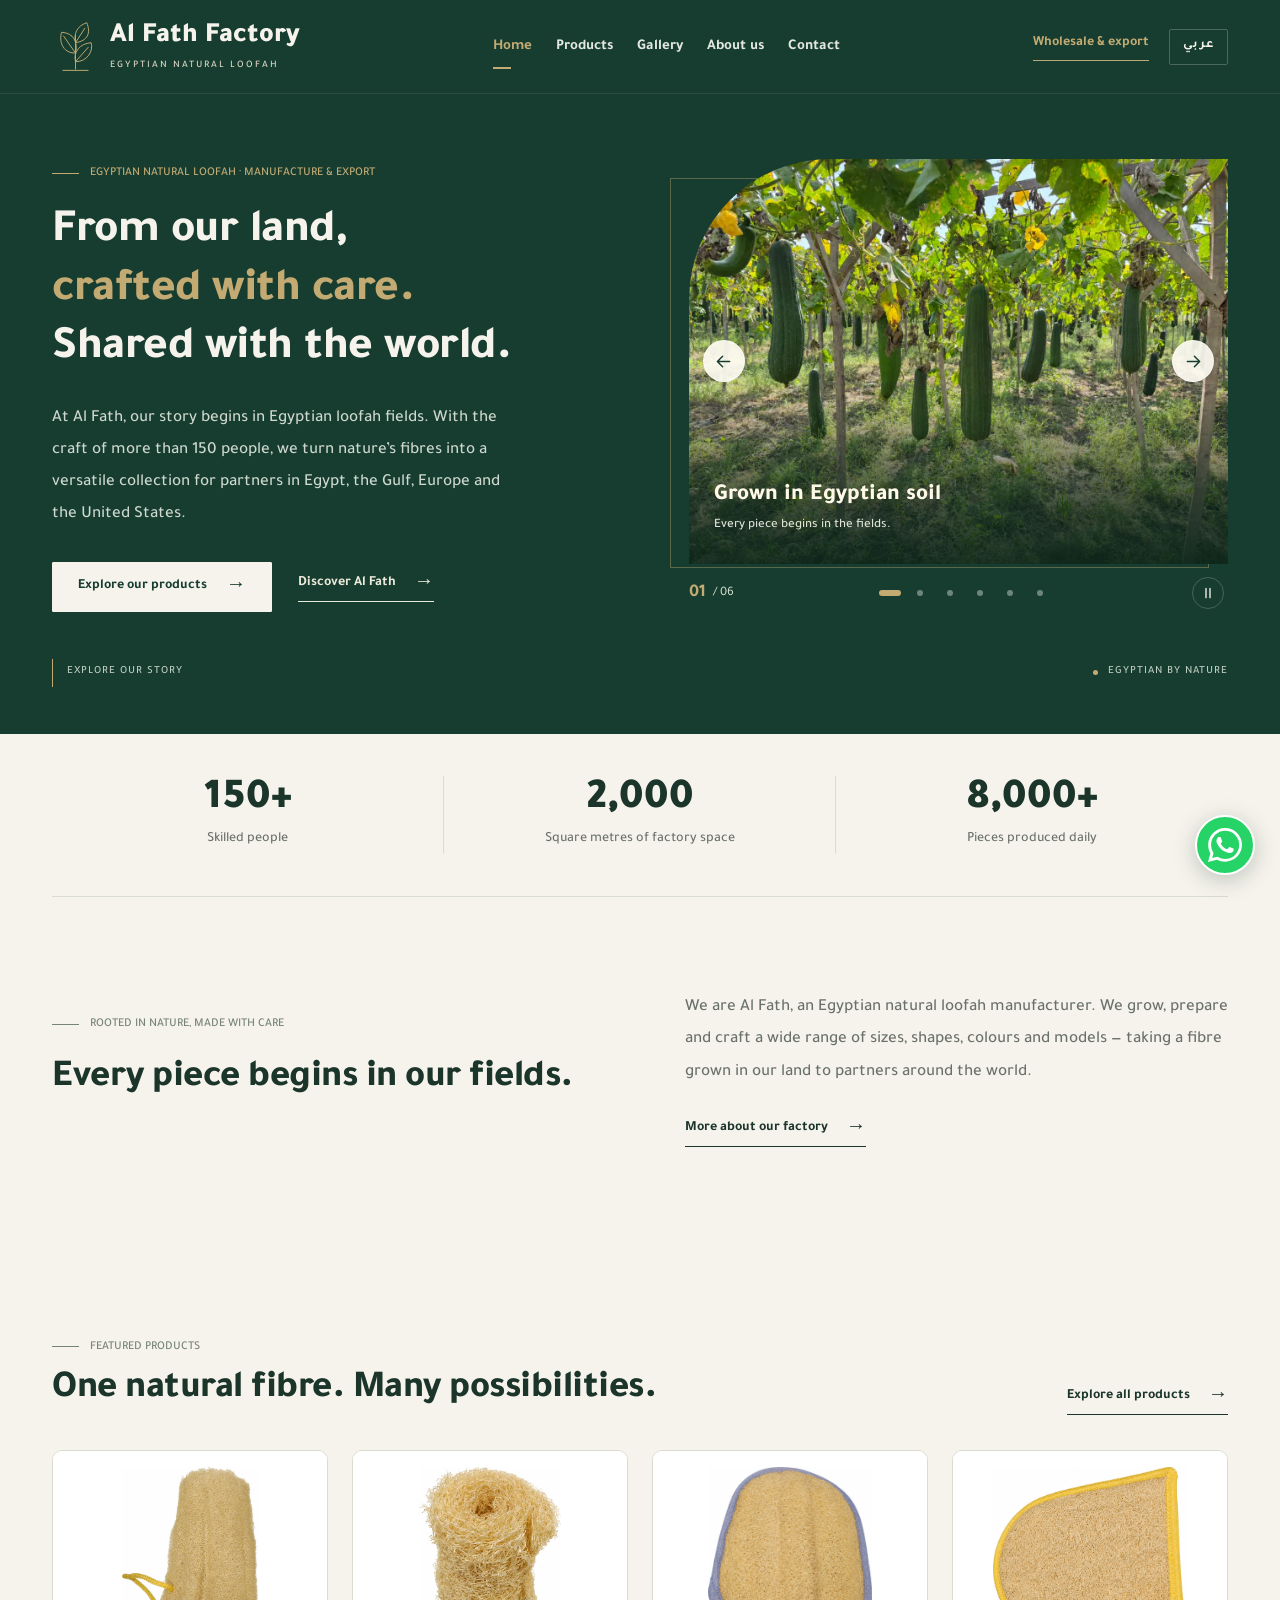
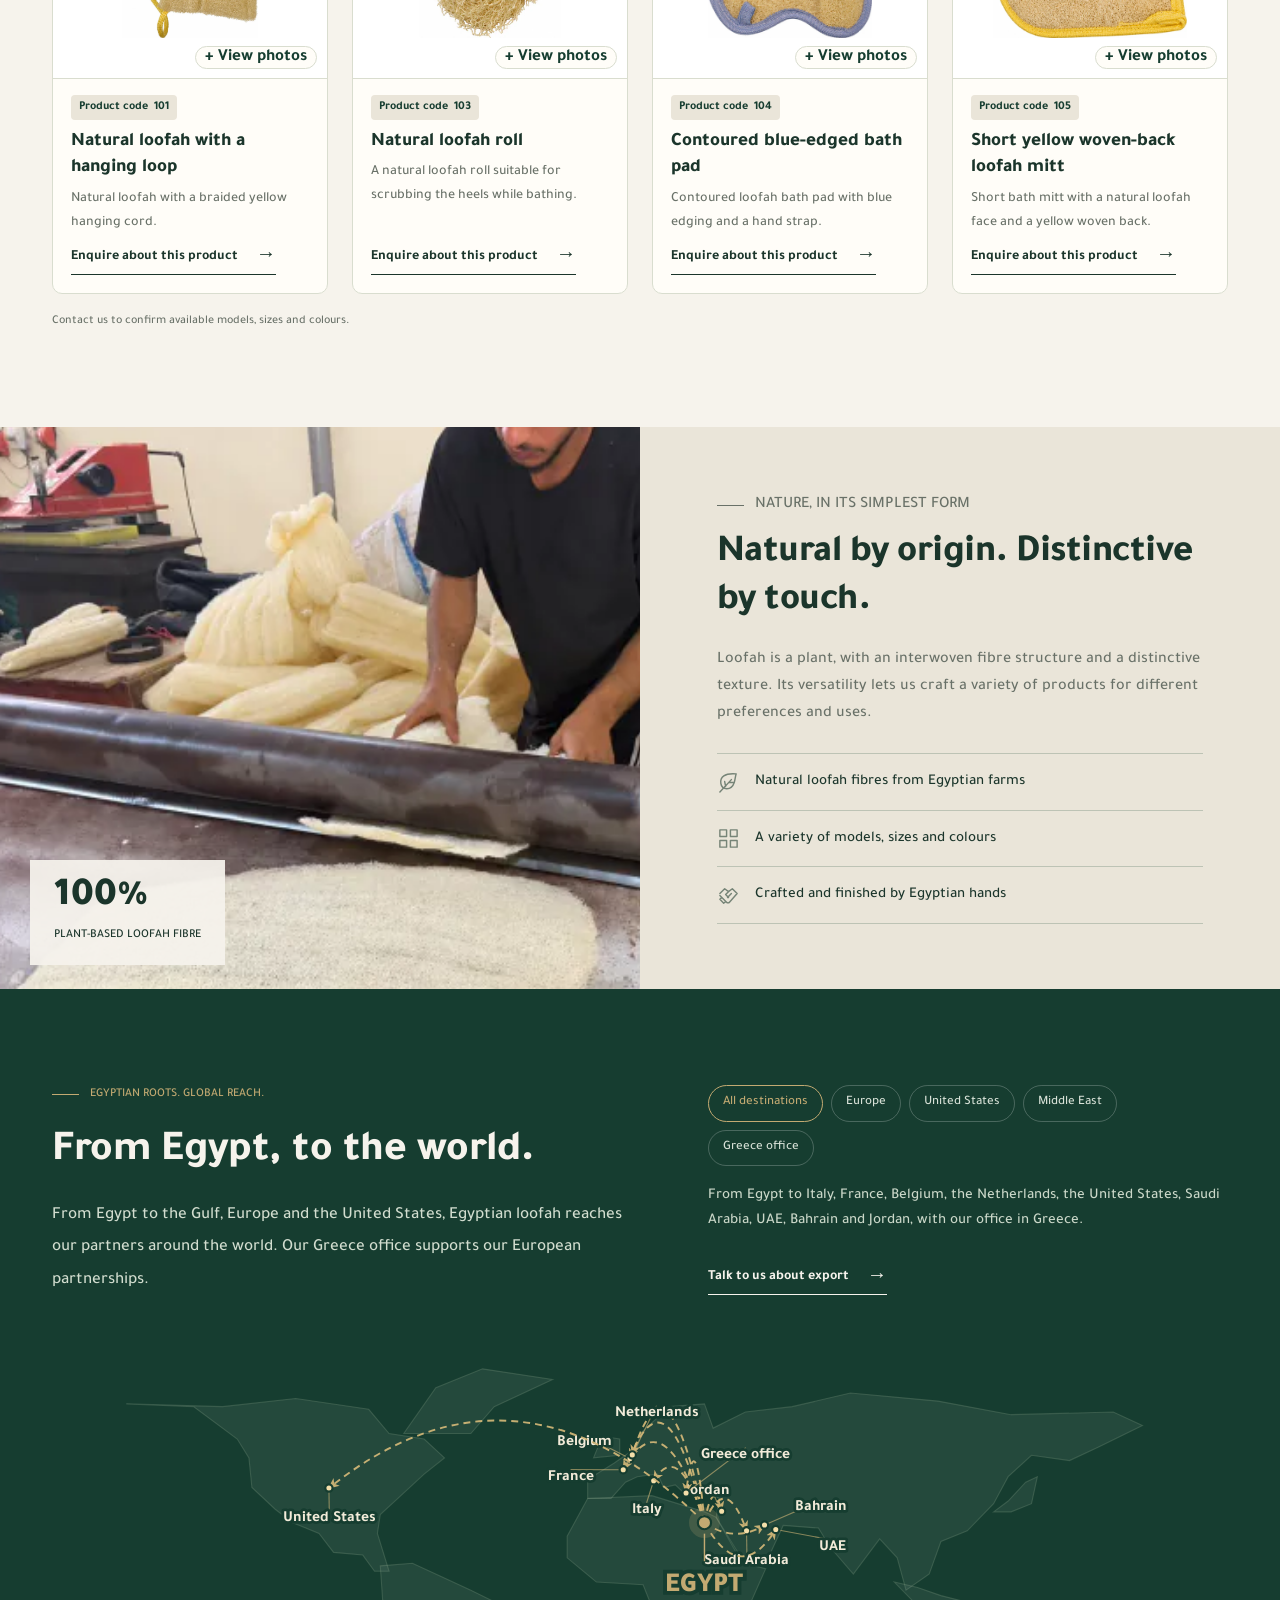
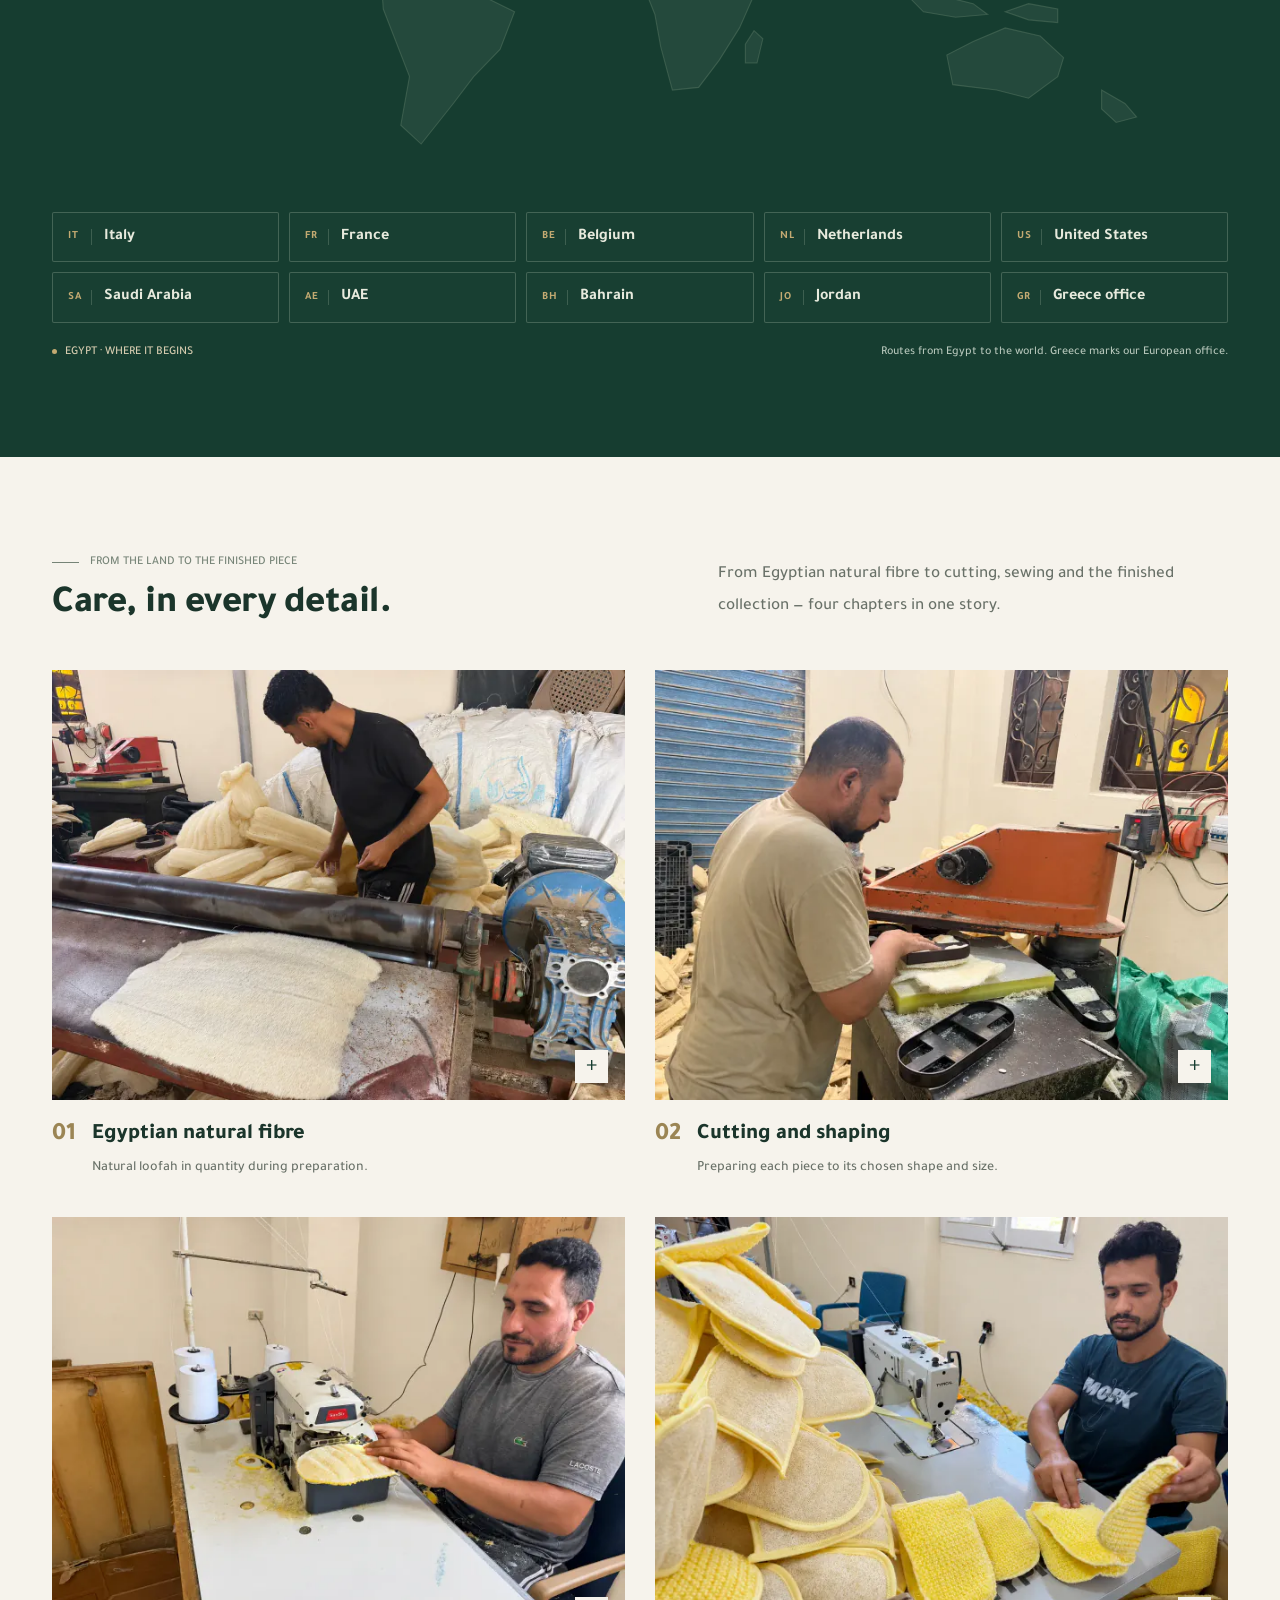
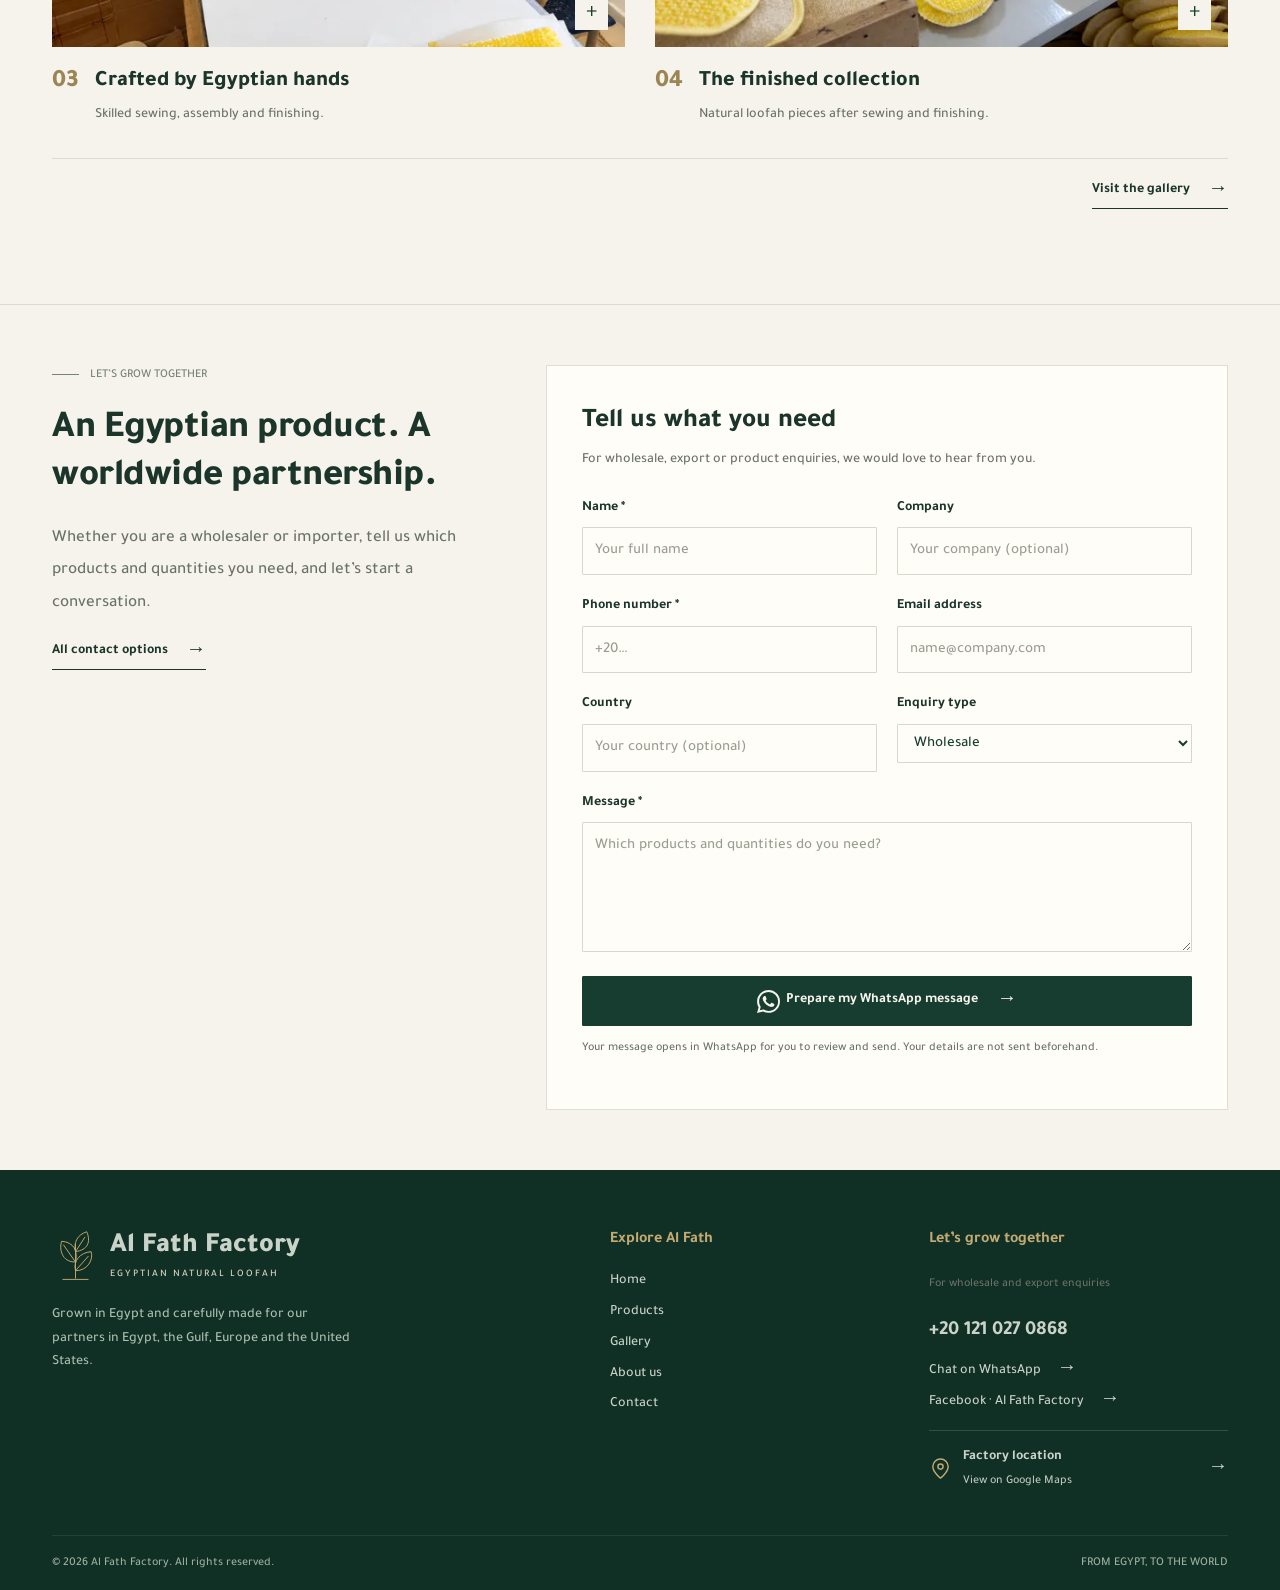
==== commit dd0815da: "Refine loofah catalogue models and add product-use photos" ====
--- a/index.html
+++ b/index.html
@@ -32,17 +32,6 @@
         <p>Natural loofah with a braided yellow hanging cord.</p>
         <a class="text-link" href="contact.html?product=101"><span>Enquire about this product</span><span class="arrow" aria-hidden="true">←</span></a>
       </div>
-    </article><article class="product catalog-product reveal" data-category="mitts">
-      <button class="product-image catalog-photo" type="button" data-product="102" aria-haspopup="dialog" aria-label="View photos of Beige arch-top loofah mitt, code 102">
-        <img src="assets/products/102-1.webp" alt="Beige arch-top loofah mitt" loading="lazy" decoding="async">
-        <span class="product-photo-action" aria-hidden="true"><span>+</span><span>View photos</span></span>
-      </button>
-      <div class="product-details">
-        <div class="product-code"><span>Product code</span> <bdi>102</bdi></div>
-        <h3>Beige arch-top loofah mitt</h3>
-        <p>A bath mitt with a natural loofah face and stitched beige edging.</p>
-        <a class="text-link" href="contact.html?product=102"><span>Enquire about this product</span><span class="arrow" aria-hidden="true">←</span></a>
-      </div>
     </article><article class="product catalog-product reveal" data-category="natural">
       <button class="product-image catalog-photo" type="button" data-product="103" aria-haspopup="dialog" aria-label="View photos of Natural loofah roll, code 103">
         <img src="assets/products/103-1.webp" alt="Natural loofah roll" loading="lazy" decoding="async">
@@ -64,6 +53,17 @@
         <h3>Contoured blue-edged bath pad</h3>
         <p>Contoured loofah bath pad with blue edging and a hand strap.</p>
         <a class="text-link" href="contact.html?product=104"><span>Enquire about this product</span><span class="arrow" aria-hidden="true">←</span></a>
+      </div>
+    </article><article class="product catalog-product reveal" data-category="mitts">
+      <button class="product-image catalog-photo" type="button" data-product="105" aria-haspopup="dialog" aria-label="View photos of Short yellow woven-back loofah mitt, code 105">
+        <img src="assets/products/105-1.webp?v=2" alt="Short yellow woven-back loofah mitt" loading="lazy" decoding="async">
+        <span class="product-photo-action" aria-hidden="true"><span>+</span><span>View photos</span></span>
+      </button>
+      <div class="product-details">
+        <div class="product-code"><span>Product code</span> <bdi>105</bdi></div>
+        <h3>Short yellow woven-back loofah mitt</h3>
+        <p>Short bath mitt with a natural loofah face and a yellow woven back.</p>
+        <a class="text-link" href="contact.html?product=105"><span>Enquire about this product</span><span class="arrow" aria-hidden="true">←</span></a>
       </div>
     </article></div>
       <p class="small-note">Contact us to confirm available models, sizes and colours.</p>
@@ -107,4 +107,4 @@
           <a class="button modal-enquiry" href="contact.html"><span>Enquire about this product</span><span class="arrow" aria-hidden="true">←</span></a>
         </div>
       </div>
-    </dialog><script type="application/json" id="product-data">[{"id": "101", "cat": "natural", "ar": "لوف طبيعي بحلقة تعليق", "en": "Natural loofah with a hanging loop", "desc_ar": "قطعة لوف طبيعي بحبل تعليق أصفر مضفور.", "desc_en": "Natural loofah with a braided yellow hanging cord.", "photos": [{"image": "products/101-1.webp", "ar": "واجهة اللوف مع حلقة التعليق", "en": "Front with hanging loop"}, {"image": "products/101-2.webp", "ar": "زاوية تُظهر المقطع والحبل المضفور", "en": "Angled view of the cut end and braided cord"}, {"image": "products/101-3.webp", "ar": "الوجه الآخر للوف", "en": "Opposite side of the loofah"}]}, {"id": "102", "cat": "mitts", "ar": "قفاز لوف مقوّس بحافة بيج", "en": "Beige arch-top loofah mitt", "desc_ar": "قفاز استحمام بوجه من اللوف الطبيعي وحواف بيج مخيطة.", "desc_en": "A bath mitt with a natural loofah face and stitched beige edging.", "photos": [{"image": "products/102-1.webp", "ar": "الوجه المصنوع من اللوف الطبيعي", "en": "Natural loofah face"}, {"image": "products/102-2.webp", "ar": "الوجه القماشي البيج", "en": "Beige fabric side"}, {"image": "products/102-3.webp", "ar": "الوجه القماشي من زاوية جانبية", "en": "Fabric side viewed from an angle"}]}, {"id": "103", "cat": "natural", "ar": "رول لوف طبيعي", "en": "Natural loofah roll", "desc_ar": "رول لوف طبيعي مناسب لفرك كعب القدمين أثناء الاستحمام.", "desc_en": "A natural loofah roll suitable for scrubbing the heels while bathing.", "photos": [{"image": "products/103-1.webp", "ar": "الرول في وضع رأسي", "en": "Upright view of the roll"}, {"image": "products/103-2.webp", "ar": "المقطع الدائري للألياف", "en": "Circular fibre cross-section"}, {"image": "products/103-3.webp", "ar": "الرول من الجانب", "en": "Side view of the roll"}]}, {"id": "104", "cat": "pads", "ar": "لوف استحمام بحافة زرقاء مقوّسة", "en": "Contoured blue-edged bath pad", "desc_ar": "لوف استحمام بحافة زرقاء مقوّسة وشريط لتثبيت اليد.", "desc_en": "Contoured loofah bath pad with blue edging and a hand strap.", "photos": [{"image": "products/104-1.webp", "ar": "وجه اللوف والحافة الزرقاء", "en": "Loofah face and blue edging"}, {"image": "products/104-2.webp", "ar": "الظهر الأزرق وشريط اليد", "en": "Blue fabric back and hand strap"}]}, {"id": "105", "cat": "mitts", "ar": "قفاز لوف أصفر بظهر منسوج", "en": "Yellow woven-back loofah mitt", "desc_ar": "قفاز استحمام يجمع بين وجه اللوف الطبيعي والظهر الأصفر المنسوج.", "desc_en": "Bath mitt with a natural loofah face and a yellow woven back.", "photos": [{"image": "products/105-1.webp", "ar": "وجه اللوف والظهر الأصفر", "en": "Loofah face and yellow woven back"}, {"image": "products/105-2.webp", "ar": "تفاصيل الحواف والنسيج الأصفر", "en": "Edging and yellow weave detail"}, {"image": "products/105-3.webp", "ar": "الوجهان من زاوية أخرى", "en": "Both sides from another angle"}]}, {"id": "106", "cat": "kitchen", "ar": "لوف مسطّح بحلقة قماش", "en": "Flat loofah pads with fabric loops", "desc_ar": "لوف طبيعي مسطّح بحلقة قماش، مناسب لغسل الأطباق والحلل ومواعين المطبخ.", "desc_en": "Flat natural loofah pads with fabric loops, suitable for washing dishes, pots and other kitchenware.", "photos": [{"image": "products/106-1.webp", "ar": "سطح اللوف وحلقات التعليق", "en": "Loofah surfaces and hanging loops"}, {"image": "products/106-2.webp", "ar": "القطع من الجانب", "en": "Side view of the pads"}]}, {"id": "107", "cat": "mitts", "ar": "قفاز لوف بيج بفتحة لليد", "en": "Beige loofah mitt with an open cuff", "desc_ar": "قفاز بيج بوجه من اللوف الطبيعي وظهر قماشي وفتحة لليد.", "desc_en": "Beige mitt with a loofah face, fabric back and open cuff.", "photos": [{"image": "products/107-1.webp", "ar": "الوجه الليفي والوجه القماشي", "en": "Loofah face and fabric side"}, {"image": "products/107-2.webp", "ar": "لقطة قريبة لفتحة اليد", "en": "Close-up of the open cuff"}]}, {"id": "108", "cat": "pads", "ar": "لوف استحمام بيضاوي وردي", "en": "Pink oval loofah bath pad", "desc_ar": "قطعة لوف بيضاوية بحواف وردية وشريط لليد وحلقة تعليق.", "desc_en": "Oval loofah pad with pink edging, a hand strap and a hanging loop.", "photos": [{"image": "products/108-1.webp", "ar": "وجه اللوف بالحافة الوردية", "en": "Loofah face with pink edging"}, {"image": "products/108-2.webp", "ar": "الظهر الوردي وشريط اليد", "en": "Pink fabric back and hand strap"}]}, {"id": "109", "cat": "back", "ar": "لوف ظهر أزرق بحبلين", "en": "Blue loofah back scrubber with cords", "desc_ar": "لوف ظهر طولي بحواف زرقاء وحبلين مضفورين.", "desc_en": "Long loofah back scrubber with blue edging and two braided cords.", "photos": [{"image": "products/109-1.webp", "ar": "وجه اللوف والحبلان الأزرقان", "en": "Loofah face with blue cords"}, {"image": "products/109-2.webp", "ar": "الظهر القماشي الأزرق", "en": "Blue fabric back"}]}, {"id": "110", "cat": "natural", "ar": "لوف أسطواني قصير بحبل أصفر", "en": "Compact loofah cylinder with yellow cord", "desc_ar": "قطعة لوف أسطوانية قصيرة بحبل تعليق أصفر.", "desc_en": "Compact natural loofah cylinder with a yellow hanging cord.", "photos": [{"image": "products/110-1.webp", "ar": "جانب اللوف وحبل التعليق", "en": "Side with yellow hanging cord"}, {"image": "products/110-2.webp", "ar": "المقطع الليفي وحلقة التعليق", "en": "Fibre cross-section and hanging loop"}]}, {"id": "111", "cat": "pads", "ar": "لوف استحمام بيضاوي أصفر", "en": "Yellow oval loofah bath pad", "desc_ar": "قطعة لوف بيضاوية بحواف صفراء وظهر منسوج مع شريط لليد.", "desc_en": "Oval loofah pad with yellow edging, a woven back and a hand strap.", "photos": [{"image": "products/111-1.webp", "ar": "وجه اللوف وحلقة التعليق", "en": "Loofah face and hanging loop"}, {"image": "products/111-2.webp", "ar": "الظهر الأصفر وشريط اليد", "en": "Yellow woven back and hand strap"}]}, {"id": "112", "cat": "back", "ar": "لوف ظهر أصفر بحبلين", "en": "Yellow loofah back scrubber with cords", "desc_ar": "لوف ظهر طولي بوجه ليفي وظهر أصفر منسوج وحبلين.", "desc_en": "Long back scrubber with a loofah face, yellow woven back and two cords.", "photos": [{"image": "products/112-1.webp", "ar": "وجه اللوف والحبلان الأصفران", "en": "Loofah face with yellow cords"}, {"image": "products/112-2.webp", "ar": "الظهر الأصفر المنسوج", "en": "Yellow woven back"}]}, {"id": "113", "cat": "back", "ar": "لوف ظهر أزرق بحافة مستديرة", "en": "Rounded blue-edged back scrubber", "desc_ar": "قطعة طولية بحافة زرقاء وظهر قماشي. الصور تُظهر التشطيب الجانبي والظهر.", "desc_en": "Long scrubber with blue edging and a fabric back, shown from the side and rear.", "photos": [{"image": "products/113-1.webp", "ar": "الزاوية الجانبية والحافة الزرقاء", "en": "Side profile and blue edging"}, {"image": "products/113-2.webp", "ar": "الظهر القماشي المستدير", "en": "Rounded blue fabric back"}]}, {"id": "114", "cat": "mitts", "ar": "قفاز لوف مقوّس بحافة صفراء", "en": "Yellow-edged arch-top loofah mitt", "desc_ar": "قفاز استحمام مقوّس بوجه من اللوف الطبيعي وحواف صفراء مخيطة.", "desc_en": "Arch-top natural loofah mitt with stitched yellow edging.", "photos": [{"image": "products/114-1.webp", "ar": "وجه اللوف والحافة الصفراء", "en": "Loofah face and yellow edging"}, {"image": "products/114-2.webp", "ar": "تفاصيل فتحة اليد والحافة", "en": "Open cuff and edging detail"}]}, {"id": "115", "cat": "mitts", "ar": "قفاز لوف بإبهام وحافة زرقاء", "en": "Blue-edged thumb loofah mitt", "desc_ar": "قفاز استحمام بتصميم للإبهام، مع وجه من اللوف وظهر أزرق قماشي.", "desc_en": "Thumb-shaped bath mitt with a loofah face and blue fabric back.", "photos": [{"image": "products/115-1.webp", "ar": "الوجه الليفي وتصميم الإبهام", "en": "Loofah face and thumb shape"}, {"image": "products/115-2.webp", "ar": "الظهر القماشي الأزرق", "en": "Blue fabric side"}]}, {"id": "116", "cat": "pads", "ar": "لوف استحمام أزرق بمقبض", "en": "Blue loofah paddle scrubber", "desc_ar": "لوف استحمام على شكل مضرب بمقبض وحافة زرقاء.", "desc_en": "Paddle-shaped bath scrubber with a loofah face, handle and blue edging.", "photos": [{"image": "products/116-1.webp", "ar": "وجه اللوف والمقبض", "en": "Loofah face and handle"}, {"image": "products/116-2.webp", "ar": "الوجه القماشي الخلفي", "en": "Fabric back of the paddle"}]}, {"id": "117", "cat": "back", "ar": "حزام لوف للظهر بمقبضين", "en": "Beige loofah back-scrubbing belt", "desc_ar": "حزام لوف طويل للظهر بحواف بيج ومقبضين.", "desc_en": "Long loofah back-scrubbing belt with beige edging and two handles.", "photos": [{"image": "products/117-1.webp", "ar": "وجه اللوف والمقابض", "en": "Loofah face and handles"}, {"image": "products/117-2.webp", "ar": "الحزام مفرودًا من جهة القماش", "en": "Extended belt showing the fabric side"}, {"image": "products/117-3.webp", "ar": "الحزام مطويًا وتفاصيل المقابض", "en": "Folded belt and handle detail"}]}, {"id": "118", "cat": "natural", "ar": "لوف طبيعي طويل بحلقة تعليق", "en": "Long natural loofah with a hanging loop", "desc_ar": "لوف طبيعي طويل بحبل تعليق أصفر مضفور.", "desc_en": "Long natural loofah with a braided yellow hanging cord.", "photos": [{"image": "products/118-1.webp", "ar": "اللوف الطويل من الأمام", "en": "Front view of the long loofah"}, {"image": "products/118-2.webp", "ar": "اللوف من الجانب وحبل التعليق", "en": "Side view with the hanging cord"}, {"image": "products/118-3.webp", "ar": "لقطة قريبة للألياف والحبل الأصفر", "en": "Close-up of the fibres and yellow cord"}]}]</script><script type="application/json" id="destination-data">[{"id": "italy", "ar": "إيطاليا", "en": "Italy", "code": "IT", "region": "europe", "lon": 12.6, "lat": 42.5, "label": [526, 173], "bend": -38}, {"id": "france", "ar": "فرنسا", "en": "France", "code": "FR", "region": "europe", "lon": 2.2, "lat": 46.6, "label": [457, 143], "bend": -68}, {"id": "belgium", "ar": "بلجيكا", "en": "Belgium", "code": "BE", "region": "europe", "lon": 4.5, "lat": 50.8, "label": [470, 112], "bend": -87}, {"id": "netherlands", "ar": "هولندا", "en": "Netherlands", "code": "NL", "region": "europe", "lon": 5.3, "lat": 52.1, "label": [535, 85], "bend": -106}, {"id": "usa", "ar": "أمريكا", "en": "United States", "code": "US", "region": "america", "lon": -98.6, "lat": 39.8, "label": [238, 181], "bend": -156}, {"id": "saudi", "ar": "السعودية", "en": "Saudi Arabia", "code": "SA", "region": "middleeast", "lon": 44.4, "lat": 24.0, "label": [617, 220], "bend": -47}, {"id": "uae", "ar": "الإمارات", "en": "UAE", "code": "AE", "region": "middleeast", "lon": 54.4, "lat": 24.45, "label": [695, 207], "bend": 58}, {"id": "bahrain", "ar": "البحرين", "en": "Bahrain", "code": "BH", "region": "middleeast", "lon": 50.55, "lat": 26.1, "label": [684, 171], "bend": 19}, {"id": "jordan", "ar": "الأردن", "en": "Jordan", "code": "JO", "region": "middleeast", "lon": 35.9, "lat": 31.2, "label": [582, 156], "bend": -32}, {"id": "greece", "ar": "مكتب اليونان", "en": "Greece office", "code": "GR", "region": "greece", "lon": 23.7, "lat": 37.98, "label": [616, 123], "bend": -69}]</script></body></html>+    </dialog><script type="application/json" id="product-data">[{"id": "101", "cat": "natural", "ar": "لوف طبيعي بحلقة تعليق", "en": "Natural loofah with a hanging loop", "desc_ar": "قطعة لوف طبيعي بحبل تعليق أصفر مضفور.", "desc_en": "Natural loofah with a braided yellow hanging cord.", "photos": [{"image": "products/101-1.webp", "ar": "واجهة اللوف مع حلقة التعليق", "en": "Front with hanging loop"}, {"image": "products/101-2.webp", "ar": "زاوية تُظهر المقطع والحبل المضفور", "en": "Angled view of the cut end and braided cord"}, {"image": "products/101-3.webp", "ar": "الوجه الآخر للوف", "en": "Opposite side of the loofah"}]}, {"id": "103", "cat": "natural", "ar": "رول لوف طبيعي", "en": "Natural loofah roll", "desc_ar": "رول لوف طبيعي مناسب لفرك كعب القدمين أثناء الاستحمام.", "desc_en": "A natural loofah roll suitable for scrubbing the heels while bathing.", "photos": [{"image": "products/103-1.webp", "ar": "الرول في وضع رأسي", "en": "Upright view of the roll"}, {"image": "products/103-2.webp", "ar": "المقطع الدائري للألياف", "en": "Circular fibre cross-section"}, {"image": "products/103-3.webp", "ar": "الرول من الجانب", "en": "Side view of the roll"}, {"image": "products/103-4.webp", "ar": "استخدام رول اللوف الطبيعي على كعب القدم", "en": "Using the natural loofah roll on a heel"}]}, {"id": "104", "cat": "pads", "ar": "لوف استحمام بحافة زرقاء مقوّسة", "en": "Contoured blue-edged bath pad", "desc_ar": "لوف استحمام بحافة زرقاء مقوّسة وشريط لتثبيت اليد.", "desc_en": "Contoured loofah bath pad with blue edging and a hand strap.", "photos": [{"image": "products/104-1.webp", "ar": "وجه اللوف والحافة الزرقاء", "en": "Loofah face and blue edging"}, {"image": "products/104-2.webp", "ar": "الظهر الأزرق وشريط اليد", "en": "Blue fabric back and hand strap"}]}, {"id": "105", "cat": "mitts", "ar": "قفاز لوف أصفر قصير بظهر منسوج", "en": "Short yellow woven-back loofah mitt", "desc_ar": "قفاز قصير بوجه من اللوف الطبيعي وظهر أصفر منسوج.", "desc_en": "Short bath mitt with a natural loofah face and a yellow woven back.", "photos": [{"image": "products/105-1.webp?v=2", "ar": "وجه اللوف للقفاز الأصفر القصير", "en": "Natural loofah face of the short yellow mitt"}, {"image": "products/105-2.webp?v=2", "ar": "الظهر الأصفر المنسوج للقفاز القصير", "en": "Yellow woven back of the short mitt"}]}, {"id": "106", "cat": "kitchen", "ar": "لوف مسطّح بحلقة قماش", "en": "Flat loofah pads with fabric loops", "desc_ar": "لوف طبيعي مسطّح بحلقة قماش، مناسب لغسل الأطباق والحلل ومواعين المطبخ.", "desc_en": "Flat natural loofah pads with fabric loops, suitable for washing dishes, pots and other kitchenware.", "photos": [{"image": "products/106-1.webp", "ar": "سطح اللوف وحلقات التعليق", "en": "Loofah surfaces and hanging loops"}, {"image": "products/106-2.webp", "ar": "القطع من الجانب", "en": "Side view of the pads"}, {"image": "products/106-3.webp", "ar": "غسل حلة باللوف المسطّح بجانب الأطباق", "en": "Washing a pot with the flat loofah pad beside the dishes"}]}, {"id": "107", "cat": "mitts", "ar": "قفاز لوف بيج بفتحة لليد", "en": "Beige loofah mitt with an open cuff", "desc_ar": "قفاز بيج بوجه من اللوف الطبيعي وظهر قماشي وفتحة لليد.", "desc_en": "Beige mitt with a loofah face, fabric back and open cuff.", "photos": [{"image": "products/107-1.webp", "ar": "الوجه الليفي والوجه القماشي", "en": "Loofah face and fabric side"}, {"image": "products/107-2.webp", "ar": "لقطة قريبة لفتحة اليد", "en": "Close-up of the open cuff"}]}, {"id": "108", "cat": "pads", "ar": "لوف استحمام بيضاوي وردي", "en": "Pink oval loofah bath pad", "desc_ar": "قطعة لوف بيضاوية بحواف وردية وشريط لليد وحلقة تعليق.", "desc_en": "Oval loofah pad with pink edging, a hand strap and a hanging loop.", "photos": [{"image": "products/108-1.webp", "ar": "وجه اللوف بالحافة الوردية", "en": "Loofah face with pink edging"}, {"image": "products/108-2.webp", "ar": "الظهر الوردي وشريط اليد", "en": "Pink fabric back and hand strap"}]}, {"id": "109", "cat": "back", "ar": "لوف ظهر أزرق بحبلين", "en": "Blue loofah back scrubber with cords", "desc_ar": "لوف ظهر طولي بحواف زرقاء وحبلين مضفورين.", "desc_en": "Long loofah back scrubber with blue edging and two braided cords.", "photos": [{"image": "products/109-1.webp", "ar": "وجه اللوف والحبلان الأزرقان", "en": "Loofah face with blue cords"}, {"image": "products/109-2.webp", "ar": "الظهر القماشي الأزرق", "en": "Blue fabric back"}]}, {"id": "110", "cat": "natural", "ar": "لوف أسطواني قصير", "en": "Compact loofah cylinder", "desc_ar": "قطعة لوف طبيعية قصيرة بشكل أسطواني.", "desc_en": "A compact, cylindrical piece of natural loofah.", "photos": [{"image": "products/110-1.webp?v=2", "ar": "جانب اللوف الأسطواني القصير", "en": "Side of the compact loofah cylinder"}, {"image": "products/110-2.webp?v=2", "ar": "المقطع الليفي للوف الأسطواني القصير", "en": "Fibre cross-section of the compact loofah cylinder"}]}, {"id": "111", "cat": "pads", "ar": "لوف استحمام بيضاوي أصفر", "en": "Yellow oval loofah bath pad", "desc_ar": "قطعة لوف بيضاوية بحواف صفراء وظهر منسوج مع شريط لليد.", "desc_en": "Oval loofah pad with yellow edging, a woven back and a hand strap.", "photos": [{"image": "products/111-1.webp", "ar": "وجه اللوف وحلقة التعليق", "en": "Loofah face and hanging loop"}, {"image": "products/111-2.webp", "ar": "الظهر الأصفر وشريط اليد", "en": "Yellow woven back and hand strap"}]}, {"id": "112", "cat": "back", "ar": "لوف ظهر أصفر بحبلين", "en": "Yellow loofah back scrubber with cords", "desc_ar": "لوف ظهر طولي بوجه ليفي وظهر أصفر منسوج وحبلين.", "desc_en": "Long back scrubber with a loofah face, yellow woven back and two cords.", "photos": [{"image": "products/112-1.webp", "ar": "وجه اللوف والحبلان الأصفران", "en": "Loofah face with yellow cords"}, {"image": "products/112-2.webp", "ar": "الظهر الأصفر المنسوج", "en": "Yellow woven back"}]}, {"id": "113", "cat": "back", "ar": "لوف ظهر أزرق بحافة مستديرة", "en": "Rounded blue-edged back scrubber", "desc_ar": "قطعة طولية بحافة زرقاء وظهر قماشي. الصور تُظهر التشطيب الجانبي والظهر.", "desc_en": "Long scrubber with blue edging and a fabric back, shown from the side and rear.", "photos": [{"image": "products/113-1.webp", "ar": "الزاوية الجانبية والحافة الزرقاء", "en": "Side profile and blue edging"}, {"image": "products/113-2.webp", "ar": "الظهر القماشي المستدير", "en": "Rounded blue fabric back"}]}, {"id": "114", "cat": "mitts", "ar": "قفاز لوف مقوّس بحافة صفراء", "en": "Yellow-edged arch-top loofah mitt", "desc_ar": "قفاز استحمام مقوّس بوجه من اللوف الطبيعي وحواف صفراء مخيطة.", "desc_en": "Arch-top natural loofah mitt with stitched yellow edging.", "photos": [{"image": "products/114-1.webp", "ar": "وجه اللوف والحافة الصفراء", "en": "Loofah face and yellow edging"}, {"image": "products/114-2.webp", "ar": "تفاصيل فتحة اليد والحافة", "en": "Open cuff and edging detail"}]}, {"id": "115", "cat": "mitts", "ar": "قفاز لوف بإبهام وحافة زرقاء", "en": "Blue-edged thumb loofah mitt", "desc_ar": "قفاز استحمام بتصميم للإبهام، مع وجه من اللوف وظهر أزرق قماشي.", "desc_en": "Thumb-shaped bath mitt with a loofah face and blue fabric back.", "photos": [{"image": "products/115-1.webp", "ar": "الوجه الليفي وتصميم الإبهام", "en": "Loofah face and thumb shape"}, {"image": "products/115-2.webp", "ar": "الظهر القماشي الأزرق", "en": "Blue fabric side"}]}, {"id": "116", "cat": "pads", "ar": "لوف استحمام أزرق بمقبض", "en": "Blue loofah paddle scrubber", "desc_ar": "لوف استحمام على شكل مضرب بمقبض وحافة زرقاء.", "desc_en": "Paddle-shaped bath scrubber with a loofah face, handle and blue edging.", "photos": [{"image": "products/116-1.webp", "ar": "وجه اللوف والمقبض", "en": "Loofah face and handle"}, {"image": "products/116-2.webp", "ar": "الوجه القماشي الخلفي", "en": "Fabric back of the paddle"}]}, {"id": "117", "cat": "back", "ar": "حزام لوف للظهر بمقبضين", "en": "Beige loofah back-scrubbing belt", "desc_ar": "حزام لوف طويل للظهر بحواف بيج ومقبضين.", "desc_en": "Long loofah back-scrubbing belt with beige edging and two handles.", "photos": [{"image": "products/117-1.webp", "ar": "وجه اللوف والمقابض", "en": "Loofah face and handles"}, {"image": "products/117-2.webp", "ar": "الحزام مفرودًا من جهة القماش", "en": "Extended belt showing the fabric side"}, {"image": "products/117-3.webp", "ar": "الحزام مطويًا وتفاصيل المقابض", "en": "Folded belt and handle detail"}]}, {"id": "118", "cat": "natural", "ar": "لوف طبيعي طويل بحلقة تعليق", "en": "Long natural loofah with a hanging loop", "desc_ar": "لوف طبيعي طويل بحبل تعليق أصفر مضفور.", "desc_en": "Long natural loofah with a braided yellow hanging cord.", "photos": [{"image": "products/118-1.webp", "ar": "اللوف الطويل من الأمام", "en": "Front view of the long loofah"}, {"image": "products/118-2.webp", "ar": "اللوف من الجانب وحبل التعليق", "en": "Side view with the hanging cord"}, {"image": "products/118-3.webp", "ar": "لقطة قريبة للألياف والحبل الأصفر", "en": "Close-up of the fibres and yellow cord"}]}, {"id": "119", "cat": "mitts", "ar": "قفاز لوف أصفر بامتداد عند المعصم", "en": "Yellow loofah mitt with an extended cuff", "desc_ar": "قفاز بوجه من اللوف الطبيعي وظهر أصفر منسوج يمتد عند المعصم.", "desc_en": "Bath mitt with a natural loofah face and yellow woven back extending to the wrist.", "photos": [{"image": "products/119-1.webp", "ar": "وجه اللوف مع امتداد القماش الأصفر عند المعصم", "en": "Loofah face and extended yellow cuff"}, {"image": "products/119-2.webp", "ar": "الظهر الأصفر المنسوج للقفاز الطويل", "en": "Yellow woven back of the extended-cuff mitt"}]}]</script><script type="application/json" id="destination-data">[{"id": "italy", "ar": "إيطاليا", "en": "Italy", "code": "IT", "region": "europe", "lon": 12.6, "lat": 42.5, "label": [526, 173], "bend": -38}, {"id": "france", "ar": "فرنسا", "en": "France", "code": "FR", "region": "europe", "lon": 2.2, "lat": 46.6, "label": [457, 143], "bend": -68}, {"id": "belgium", "ar": "بلجيكا", "en": "Belgium", "code": "BE", "region": "europe", "lon": 4.5, "lat": 50.8, "label": [470, 112], "bend": -87}, {"id": "netherlands", "ar": "هولندا", "en": "Netherlands", "code": "NL", "region": "europe", "lon": 5.3, "lat": 52.1, "label": [535, 85], "bend": -106}, {"id": "usa", "ar": "أمريكا", "en": "United States", "code": "US", "region": "america", "lon": -98.6, "lat": 39.8, "label": [238, 181], "bend": -156}, {"id": "saudi", "ar": "السعودية", "en": "Saudi Arabia", "code": "SA", "region": "middleeast", "lon": 44.4, "lat": 24.0, "label": [617, 220], "bend": -47}, {"id": "uae", "ar": "الإمارات", "en": "UAE", "code": "AE", "region": "middleeast", "lon": 54.4, "lat": 24.45, "label": [695, 207], "bend": 58}, {"id": "bahrain", "ar": "البحرين", "en": "Bahrain", "code": "BH", "region": "middleeast", "lon": 50.55, "lat": 26.1, "label": [684, 171], "bend": 19}, {"id": "jordan", "ar": "الأردن", "en": "Jordan", "code": "JO", "region": "middleeast", "lon": 35.9, "lat": 31.2, "label": [582, 156], "bend": -32}, {"id": "greece", "ar": "مكتب اليونان", "en": "Greece office", "code": "GR", "region": "greece", "lon": 23.7, "lat": 37.98, "label": [616, 123], "bend": -69}]</script></body></html>
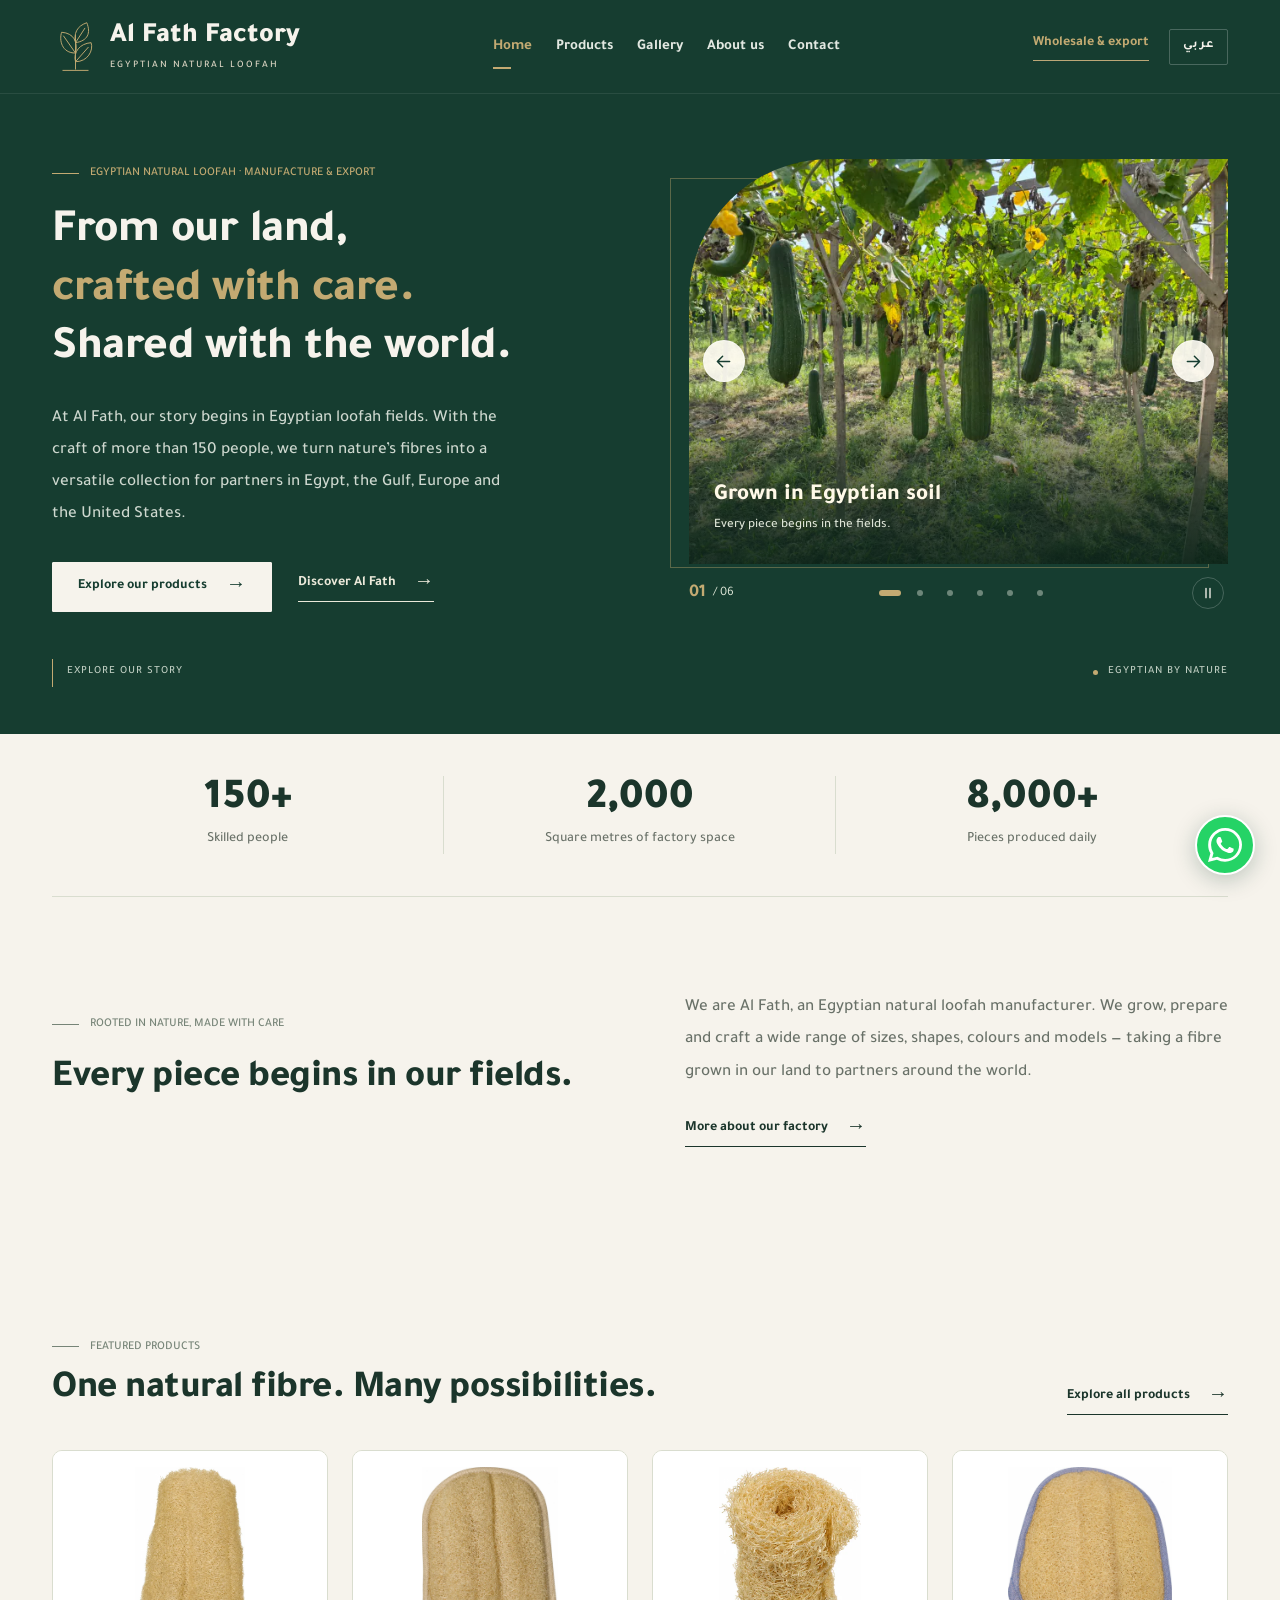
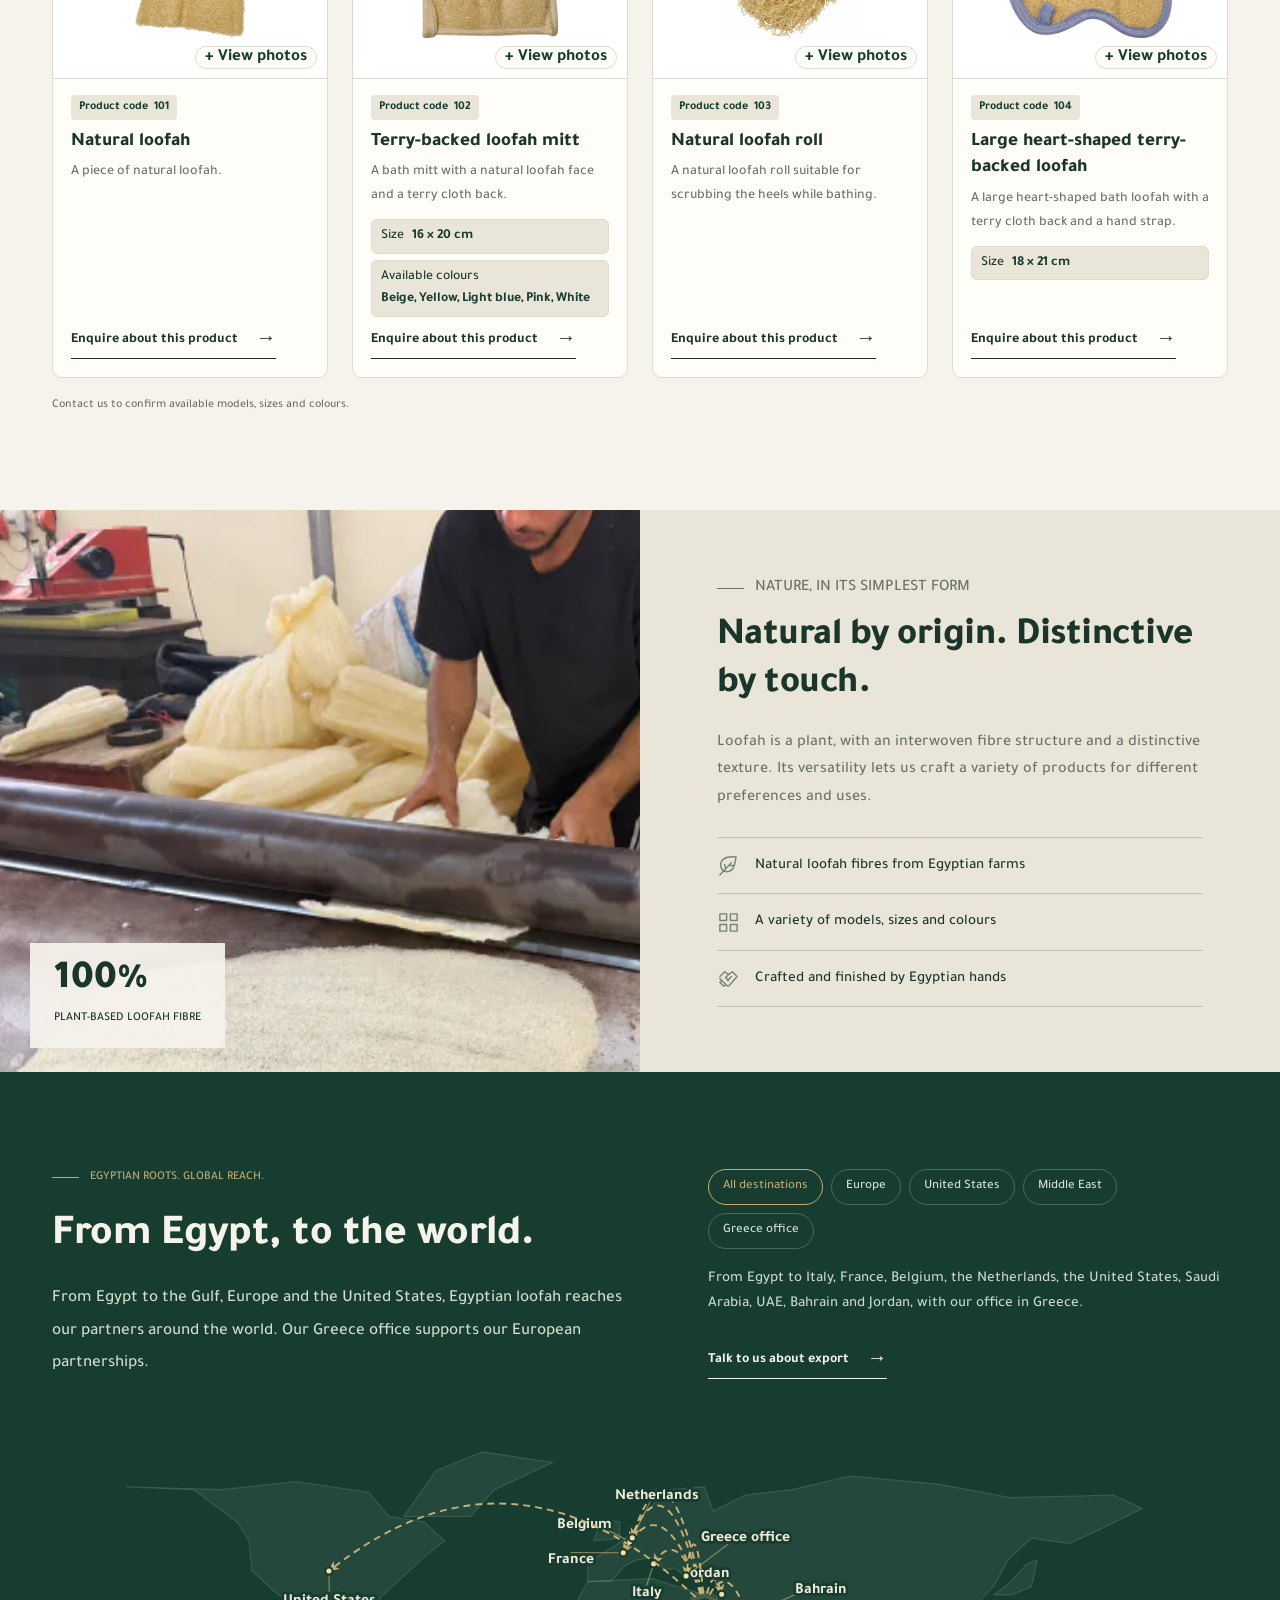
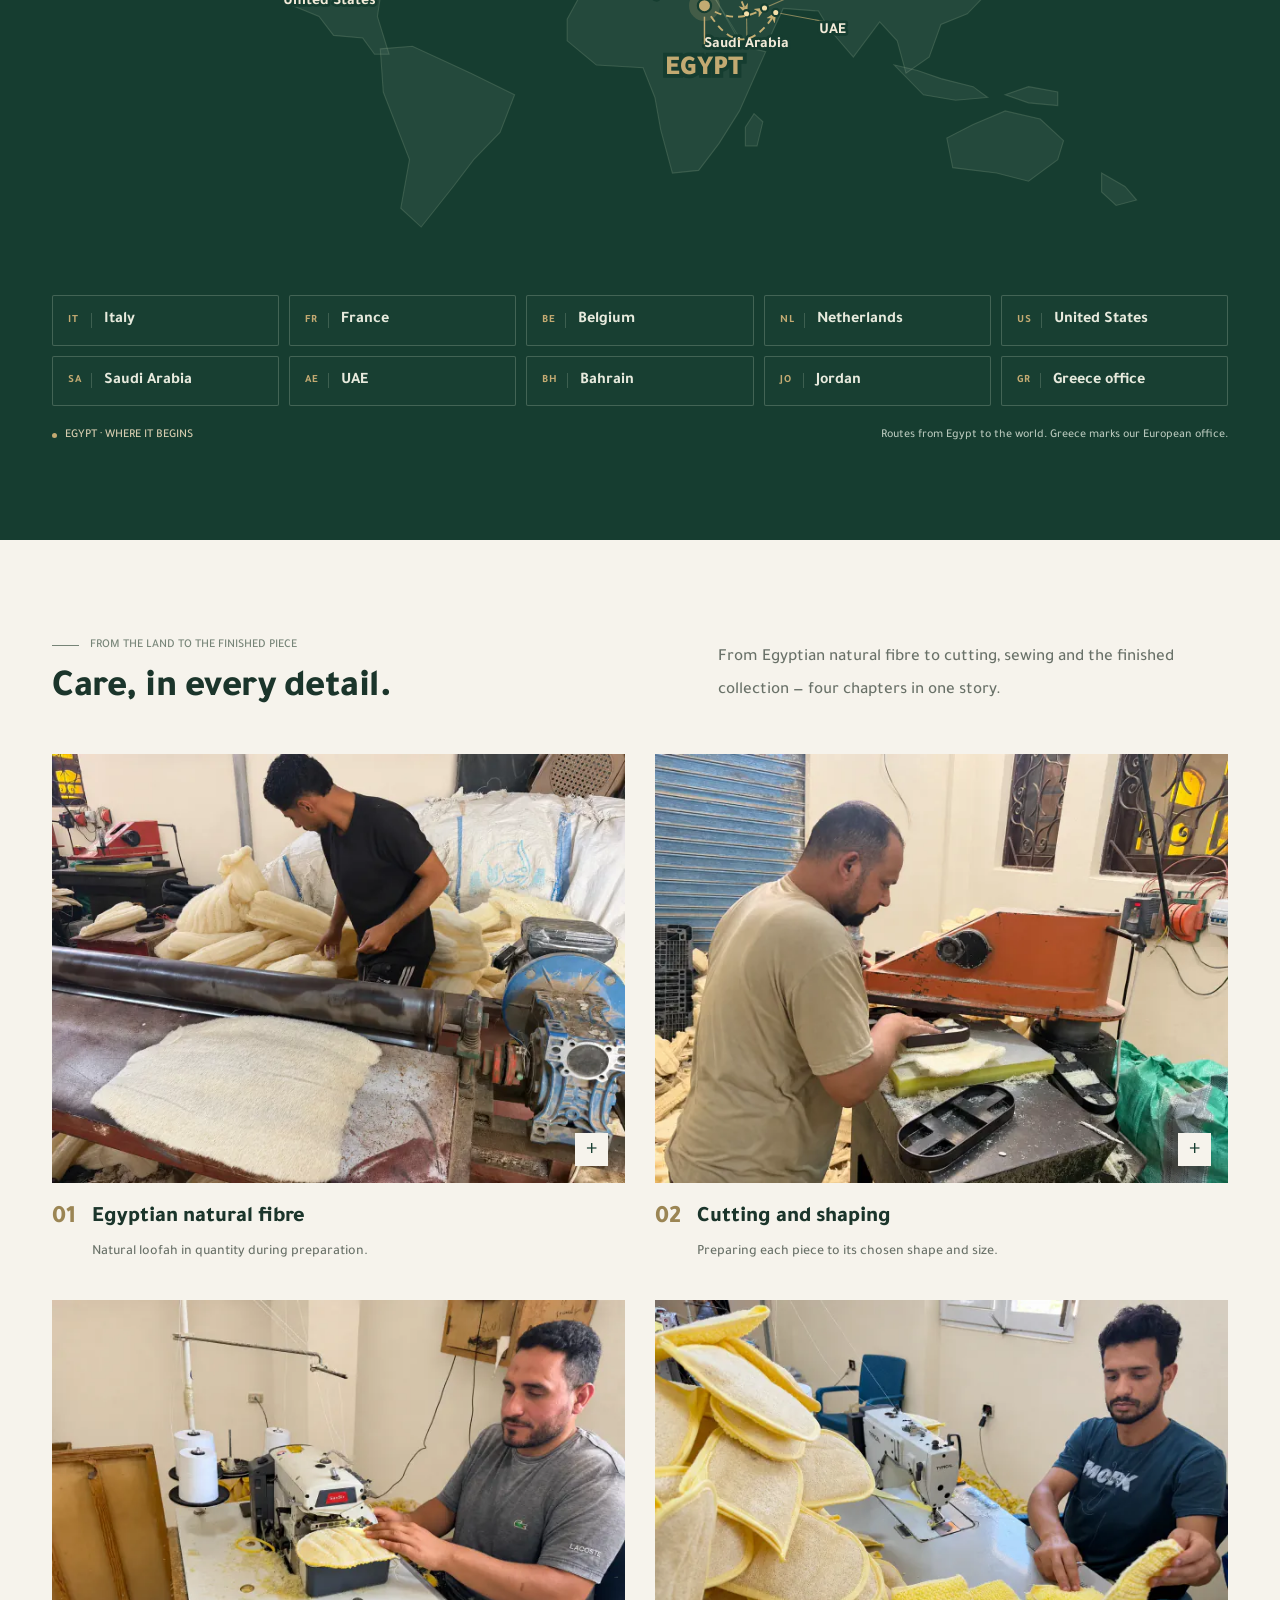
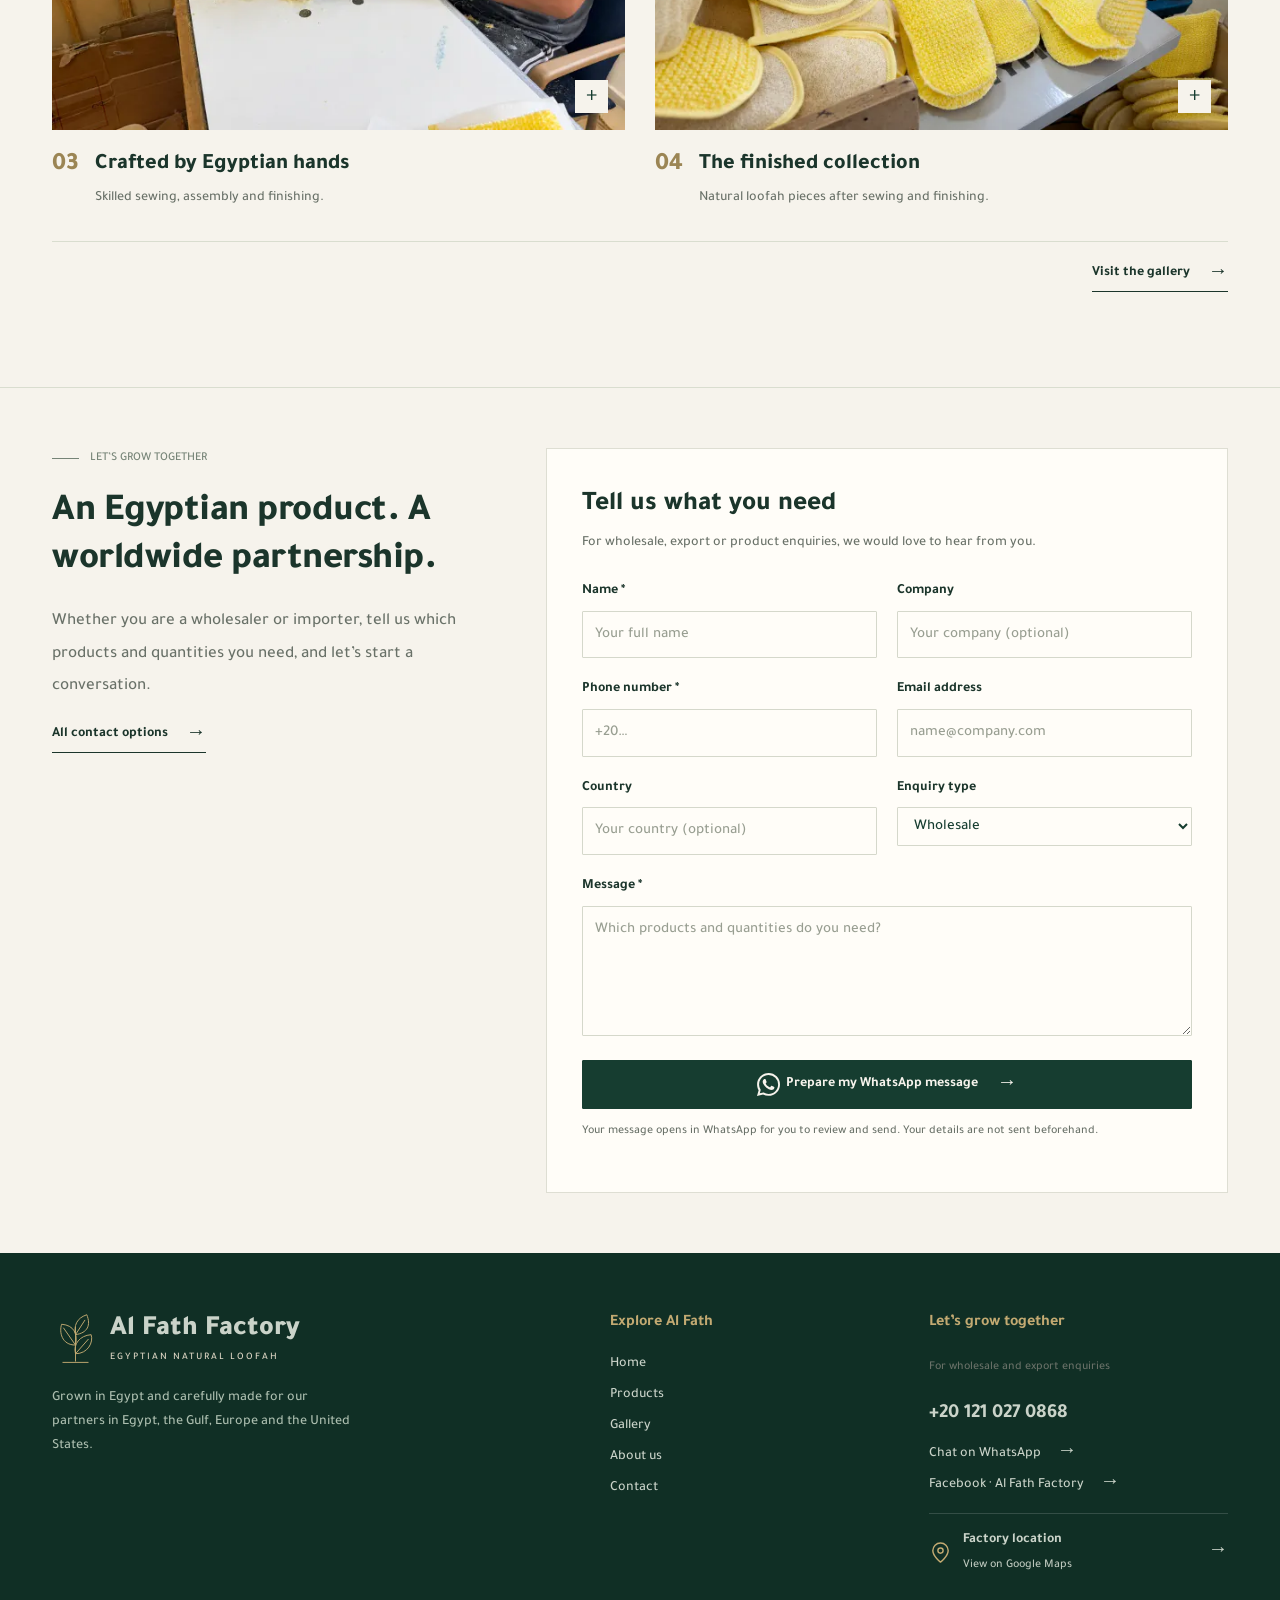
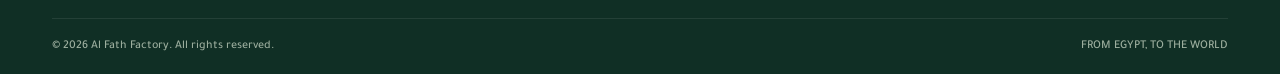
==== commit f1325af3: "Add catalogue sizes, merge duplicate models, and update natural loofah photos" ====
--- a/index.html
+++ b/index.html
@@ -2,7 +2,7 @@
 <html lang="en" dir="ltr"><head><meta charset="utf-8"><meta name="viewport" content="width=device-width,initial-scale=1">
 <title>Home | Al Fath Factory</title><meta name="description" content="Al Fath Factory grows and manufactures Egyptian natural loofah. More than 150 skilled people and over 8,000 pieces daily for wholesale and export."><link rel="canonical" href="https://aboelazmrh.github.io/al-fath-loofah/"><link rel="alternate" hreflang="en" href="https://aboelazmrh.github.io/al-fath-loofah/"><link rel="alternate" hreflang="ar" href="https://aboelazmrh.github.io/al-fath-loofah/ar/"><link rel="alternate" hreflang="x-default" href="https://aboelazmrh.github.io/al-fath-loofah/">
 <meta name="theme-color" content="#163d30"><meta property="og:type" content="website"><meta property="og:site_name" content="Al Fath Factory"><meta property="og:title" content="Home | Al Fath Factory"><meta property="og:description" content="Al Fath Factory grows and manufactures Egyptian natural loofah. More than 150 skilled people and over 8,000 pieces daily for wholesale and export."><meta property="og:url" content="https://aboelazmrh.github.io/al-fath-loofah/"><meta property="og:locale" content="en_US"><meta property="og:locale:alternate" content="ar_EG"><meta property="og:image" content="https://aboelazmrh.github.io/al-fath-loofah/assets/share-cover.jpg"><meta property="og:image:width" content="1200"><meta property="og:image:height" content="630"><meta property="og:image:alt" content="Al Fath Factory — Egyptian natural loofah"><meta name="twitter:card" content="summary_large_image"><meta name="twitter:title" content="Home | Al Fath Factory"><meta name="twitter:description" content="Al Fath Factory grows and manufactures Egyptian natural loofah. More than 150 skilled people and over 8,000 pieces daily for wholesale and export."><meta name="twitter:image" content="https://aboelazmrh.github.io/al-fath-loofah/assets/share-cover.jpg">
-<link rel="icon" type="image/svg+xml" href="assets/favicon.svg"><link rel="preload" href="assets/tajawal-regular.woff" as="font" type="font/woff" crossorigin><link rel="preload" href="assets/tajawal-bold.woff" as="font" type="font/woff" crossorigin><link rel="stylesheet" href="assets/style.css?v=11-catalog"><script src="assets/app.js?v=11-catalog" defer></script></head>
+<link rel="icon" type="image/svg+xml" href="assets/favicon.svg"><link rel="preload" href="assets/tajawal-regular.woff" as="font" type="font/woff" crossorigin><link rel="preload" href="assets/tajawal-bold.woff" as="font" type="font/woff" crossorigin><link rel="stylesheet" href="assets/style.css?v=14-specs"><script src="assets/app.js?v=14-specs" defer></script></head>
 <body data-page="index" data-assets-base="assets/"><a class="skip" href="#main"><span>Skip to content</span></a><header class="site-header"><div class="wrap header-row"><a class="brand" href="index.html" aria-label="Al Fath Factory — Home">
     <svg class="brand-mark" viewbox="0 0 48 60" aria-hidden="true" fill="none" stroke="currentColor" stroke-width="1.1"><path d="M24 56V16M24 37C8 37 5 22 8 13c14 1 19 11 16 24Zm0-12c-2-10 1-19 13-23 5 12 1 21-13 23Zm0 22c14 0 21-13 18-22-13 1-21 11-18 22Z"/><path d="M10 17 24 37M35 8 24 25m15 5L24 47"/><path d="M9 57h30"/></svg>
     <span><strong class="brand-name">Al Fath Factory</strong><span class="brand-sub">EGYPTIAN NATURAL LOOFAH</span></span></a>
@@ -22,15 +22,26 @@
         <h2>One natural fibre. Many possibilities.</h2>
       </div><a class="text-link" href="products.html"><span>Explore all products</span><span class="arrow" aria-hidden="true">←</span></a></div>
       <div class="product-grid"><article class="product catalog-product reveal" data-category="natural">
-      <button class="product-image catalog-photo" type="button" data-product="101" aria-haspopup="dialog" aria-label="View photos of Natural loofah with a hanging loop, code 101">
-        <img src="assets/products/101-1.webp" alt="Natural loofah with a hanging loop" loading="lazy" decoding="async">
+      <button class="product-image catalog-photo" type="button" data-product="101" aria-haspopup="dialog" aria-label="View photos of Natural loofah, code 101">
+        <img src="assets/products/101-1.webp?v=2" alt="Natural loofah" loading="lazy" decoding="async">
         <span class="product-photo-action" aria-hidden="true"><span>+</span><span>View photos</span></span>
       </button>
       <div class="product-details">
         <div class="product-code"><span>Product code</span> <bdi>101</bdi></div>
-        <h3>Natural loofah with a hanging loop</h3>
-        <p>Natural loofah with a braided yellow hanging cord.</p>
+        <h3>Natural loofah</h3>
+        <p>A piece of natural loofah.</p>
         <a class="text-link" href="contact.html?product=101"><span>Enquire about this product</span><span class="arrow" aria-hidden="true">←</span></a>
+      </div>
+    </article><article class="product catalog-product reveal" data-category="mitts">
+      <button class="product-image catalog-photo" type="button" data-product="102" aria-haspopup="dialog" aria-label="View photos of Terry-backed loofah mitt, code 102">
+        <img src="assets/products/102-1.webp" alt="Terry-backed loofah mitt" loading="lazy" decoding="async">
+        <span class="product-photo-action" aria-hidden="true"><span>+</span><span>View photos</span></span>
+      </button>
+      <div class="product-details">
+        <div class="product-code"><span>Product code</span> <bdi>102</bdi></div>
+        <h3>Terry-backed loofah mitt</h3>
+        <p>A bath mitt with a natural loofah face and a terry cloth back.</p><dl class="product-specs"><div><dt>Size</dt><dd><bdi dir="ltr">16 × 20</bdi> <span>cm</span></dd></div><div><dt>Available colours</dt><dd>Beige, Yellow, Light blue, Pink, White</dd></div></dl>
+        <a class="text-link" href="contact.html?product=102"><span>Enquire about this product</span><span class="arrow" aria-hidden="true">←</span></a>
       </div>
     </article><article class="product catalog-product reveal" data-category="natural">
       <button class="product-image catalog-photo" type="button" data-product="103" aria-haspopup="dialog" aria-label="View photos of Natural loofah roll, code 103">
@@ -44,26 +55,15 @@
         <a class="text-link" href="contact.html?product=103"><span>Enquire about this product</span><span class="arrow" aria-hidden="true">←</span></a>
       </div>
     </article><article class="product catalog-product reveal" data-category="pads">
-      <button class="product-image catalog-photo" type="button" data-product="104" aria-haspopup="dialog" aria-label="View photos of Contoured blue-edged bath pad, code 104">
-        <img src="assets/products/104-1.webp" alt="Contoured blue-edged bath pad" loading="lazy" decoding="async">
+      <button class="product-image catalog-photo" type="button" data-product="104" aria-haspopup="dialog" aria-label="View photos of Large heart-shaped terry-backed loofah, code 104">
+        <img src="assets/products/104-1.webp" alt="Large heart-shaped terry-backed loofah" loading="lazy" decoding="async">
         <span class="product-photo-action" aria-hidden="true"><span>+</span><span>View photos</span></span>
       </button>
       <div class="product-details">
         <div class="product-code"><span>Product code</span> <bdi>104</bdi></div>
-        <h3>Contoured blue-edged bath pad</h3>
-        <p>Contoured loofah bath pad with blue edging and a hand strap.</p>
+        <h3>Large heart-shaped terry-backed loofah</h3>
+        <p>A large heart-shaped bath loofah with a terry cloth back and a hand strap.</p><dl class="product-specs"><div><dt>Size</dt><dd><bdi dir="ltr">18 × 21</bdi> <span>cm</span></dd></div></dl>
         <a class="text-link" href="contact.html?product=104"><span>Enquire about this product</span><span class="arrow" aria-hidden="true">←</span></a>
-      </div>
-    </article><article class="product catalog-product reveal" data-category="mitts">
-      <button class="product-image catalog-photo" type="button" data-product="105" aria-haspopup="dialog" aria-label="View photos of Short yellow woven-back loofah mitt, code 105">
-        <img src="assets/products/105-1.webp?v=2" alt="Short yellow woven-back loofah mitt" loading="lazy" decoding="async">
-        <span class="product-photo-action" aria-hidden="true"><span>+</span><span>View photos</span></span>
-      </button>
-      <div class="product-details">
-        <div class="product-code"><span>Product code</span> <bdi>105</bdi></div>
-        <h3>Short yellow woven-back loofah mitt</h3>
-        <p>Short bath mitt with a natural loofah face and a yellow woven back.</p>
-        <a class="text-link" href="contact.html?product=105"><span>Enquire about this product</span><span class="arrow" aria-hidden="true">←</span></a>
       </div>
     </article></div>
       <p class="small-note">Contact us to confirm available models, sizes and colours.</p>
@@ -103,8 +103,9 @@
           <p class="eyebrow modal-kicker"></p>
           <h2 id="modal-title"></h2>
           <p class="modal-description"></p>
+          <div class="modal-specs" hidden></div>
           <div class="modal-thumbnails" role="group" aria-label="Product photos" hidden></div>
           <a class="button modal-enquiry" href="contact.html"><span>Enquire about this product</span><span class="arrow" aria-hidden="true">←</span></a>
         </div>
       </div>
-    </dialog><script type="application/json" id="product-data">[{"id": "101", "cat": "natural", "ar": "لوف طبيعي بحلقة تعليق", "en": "Natural loofah with a hanging loop", "desc_ar": "قطعة لوف طبيعي بحبل تعليق أصفر مضفور.", "desc_en": "Natural loofah with a braided yellow hanging cord.", "photos": [{"image": "products/101-1.webp", "ar": "واجهة اللوف مع حلقة التعليق", "en": "Front with hanging loop"}, {"image": "products/101-2.webp", "ar": "زاوية تُظهر المقطع والحبل المضفور", "en": "Angled view of the cut end and braided cord"}, {"image": "products/101-3.webp", "ar": "الوجه الآخر للوف", "en": "Opposite side of the loofah"}]}, {"id": "103", "cat": "natural", "ar": "رول لوف طبيعي", "en": "Natural loofah roll", "desc_ar": "رول لوف طبيعي مناسب لفرك كعب القدمين أثناء الاستحمام.", "desc_en": "A natural loofah roll suitable for scrubbing the heels while bathing.", "photos": [{"image": "products/103-1.webp", "ar": "الرول في وضع رأسي", "en": "Upright view of the roll"}, {"image": "products/103-2.webp", "ar": "المقطع الدائري للألياف", "en": "Circular fibre cross-section"}, {"image": "products/103-3.webp", "ar": "الرول من الجانب", "en": "Side view of the roll"}, {"image": "products/103-4.webp", "ar": "استخدام رول اللوف الطبيعي على كعب القدم", "en": "Using the natural loofah roll on a heel"}]}, {"id": "104", "cat": "pads", "ar": "لوف استحمام بحافة زرقاء مقوّسة", "en": "Contoured blue-edged bath pad", "desc_ar": "لوف استحمام بحافة زرقاء مقوّسة وشريط لتثبيت اليد.", "desc_en": "Contoured loofah bath pad with blue edging and a hand strap.", "photos": [{"image": "products/104-1.webp", "ar": "وجه اللوف والحافة الزرقاء", "en": "Loofah face and blue edging"}, {"image": "products/104-2.webp", "ar": "الظهر الأزرق وشريط اليد", "en": "Blue fabric back and hand strap"}]}, {"id": "105", "cat": "mitts", "ar": "قفاز لوف أصفر قصير بظهر منسوج", "en": "Short yellow woven-back loofah mitt", "desc_ar": "قفاز قصير بوجه من اللوف الطبيعي وظهر أصفر منسوج.", "desc_en": "Short bath mitt with a natural loofah face and a yellow woven back.", "photos": [{"image": "products/105-1.webp?v=2", "ar": "وجه اللوف للقفاز الأصفر القصير", "en": "Natural loofah face of the short yellow mitt"}, {"image": "products/105-2.webp?v=2", "ar": "الظهر الأصفر المنسوج للقفاز القصير", "en": "Yellow woven back of the short mitt"}]}, {"id": "106", "cat": "kitchen", "ar": "لوف مسطّح بحلقة قماش", "en": "Flat loofah pads with fabric loops", "desc_ar": "لوف طبيعي مسطّح بحلقة قماش، مناسب لغسل الأطباق والحلل ومواعين المطبخ.", "desc_en": "Flat natural loofah pads with fabric loops, suitable for washing dishes, pots and other kitchenware.", "photos": [{"image": "products/106-1.webp", "ar": "سطح اللوف وحلقات التعليق", "en": "Loofah surfaces and hanging loops"}, {"image": "products/106-2.webp", "ar": "القطع من الجانب", "en": "Side view of the pads"}, {"image": "products/106-3.webp", "ar": "غسل حلة باللوف المسطّح بجانب الأطباق", "en": "Washing a pot with the flat loofah pad beside the dishes"}]}, {"id": "107", "cat": "mitts", "ar": "قفاز لوف بيج بفتحة لليد", "en": "Beige loofah mitt with an open cuff", "desc_ar": "قفاز بيج بوجه من اللوف الطبيعي وظهر قماشي وفتحة لليد.", "desc_en": "Beige mitt with a loofah face, fabric back and open cuff.", "photos": [{"image": "products/107-1.webp", "ar": "الوجه الليفي والوجه القماشي", "en": "Loofah face and fabric side"}, {"image": "products/107-2.webp", "ar": "لقطة قريبة لفتحة اليد", "en": "Close-up of the open cuff"}]}, {"id": "108", "cat": "pads", "ar": "لوف استحمام بيضاوي وردي", "en": "Pink oval loofah bath pad", "desc_ar": "قطعة لوف بيضاوية بحواف وردية وشريط لليد وحلقة تعليق.", "desc_en": "Oval loofah pad with pink edging, a hand strap and a hanging loop.", "photos": [{"image": "products/108-1.webp", "ar": "وجه اللوف بالحافة الوردية", "en": "Loofah face with pink edging"}, {"image": "products/108-2.webp", "ar": "الظهر الوردي وشريط اليد", "en": "Pink fabric back and hand strap"}]}, {"id": "109", "cat": "back", "ar": "لوف ظهر أزرق بحبلين", "en": "Blue loofah back scrubber with cords", "desc_ar": "لوف ظهر طولي بحواف زرقاء وحبلين مضفورين.", "desc_en": "Long loofah back scrubber with blue edging and two braided cords.", "photos": [{"image": "products/109-1.webp", "ar": "وجه اللوف والحبلان الأزرقان", "en": "Loofah face with blue cords"}, {"image": "products/109-2.webp", "ar": "الظهر القماشي الأزرق", "en": "Blue fabric back"}]}, {"id": "110", "cat": "natural", "ar": "لوف أسطواني قصير", "en": "Compact loofah cylinder", "desc_ar": "قطعة لوف طبيعية قصيرة بشكل أسطواني.", "desc_en": "A compact, cylindrical piece of natural loofah.", "photos": [{"image": "products/110-1.webp?v=2", "ar": "جانب اللوف الأسطواني القصير", "en": "Side of the compact loofah cylinder"}, {"image": "products/110-2.webp?v=2", "ar": "المقطع الليفي للوف الأسطواني القصير", "en": "Fibre cross-section of the compact loofah cylinder"}]}, {"id": "111", "cat": "pads", "ar": "لوف استحمام بيضاوي أصفر", "en": "Yellow oval loofah bath pad", "desc_ar": "قطعة لوف بيضاوية بحواف صفراء وظهر منسوج مع شريط لليد.", "desc_en": "Oval loofah pad with yellow edging, a woven back and a hand strap.", "photos": [{"image": "products/111-1.webp", "ar": "وجه اللوف وحلقة التعليق", "en": "Loofah face and hanging loop"}, {"image": "products/111-2.webp", "ar": "الظهر الأصفر وشريط اليد", "en": "Yellow woven back and hand strap"}]}, {"id": "112", "cat": "back", "ar": "لوف ظهر أصفر بحبلين", "en": "Yellow loofah back scrubber with cords", "desc_ar": "لوف ظهر طولي بوجه ليفي وظهر أصفر منسوج وحبلين.", "desc_en": "Long back scrubber with a loofah face, yellow woven back and two cords.", "photos": [{"image": "products/112-1.webp", "ar": "وجه اللوف والحبلان الأصفران", "en": "Loofah face with yellow cords"}, {"image": "products/112-2.webp", "ar": "الظهر الأصفر المنسوج", "en": "Yellow woven back"}]}, {"id": "113", "cat": "back", "ar": "لوف ظهر أزرق بحافة مستديرة", "en": "Rounded blue-edged back scrubber", "desc_ar": "قطعة طولية بحافة زرقاء وظهر قماشي. الصور تُظهر التشطيب الجانبي والظهر.", "desc_en": "Long scrubber with blue edging and a fabric back, shown from the side and rear.", "photos": [{"image": "products/113-1.webp", "ar": "الزاوية الجانبية والحافة الزرقاء", "en": "Side profile and blue edging"}, {"image": "products/113-2.webp", "ar": "الظهر القماشي المستدير", "en": "Rounded blue fabric back"}]}, {"id": "114", "cat": "mitts", "ar": "قفاز لوف مقوّس بحافة صفراء", "en": "Yellow-edged arch-top loofah mitt", "desc_ar": "قفاز استحمام مقوّس بوجه من اللوف الطبيعي وحواف صفراء مخيطة.", "desc_en": "Arch-top natural loofah mitt with stitched yellow edging.", "photos": [{"image": "products/114-1.webp", "ar": "وجه اللوف والحافة الصفراء", "en": "Loofah face and yellow edging"}, {"image": "products/114-2.webp", "ar": "تفاصيل فتحة اليد والحافة", "en": "Open cuff and edging detail"}]}, {"id": "115", "cat": "mitts", "ar": "قفاز لوف بإبهام وحافة زرقاء", "en": "Blue-edged thumb loofah mitt", "desc_ar": "قفاز استحمام بتصميم للإبهام، مع وجه من اللوف وظهر أزرق قماشي.", "desc_en": "Thumb-shaped bath mitt with a loofah face and blue fabric back.", "photos": [{"image": "products/115-1.webp", "ar": "الوجه الليفي وتصميم الإبهام", "en": "Loofah face and thumb shape"}, {"image": "products/115-2.webp", "ar": "الظهر القماشي الأزرق", "en": "Blue fabric side"}]}, {"id": "116", "cat": "pads", "ar": "لوف استحمام أزرق بمقبض", "en": "Blue loofah paddle scrubber", "desc_ar": "لوف استحمام على شكل مضرب بمقبض وحافة زرقاء.", "desc_en": "Paddle-shaped bath scrubber with a loofah face, handle and blue edging.", "photos": [{"image": "products/116-1.webp", "ar": "وجه اللوف والمقبض", "en": "Loofah face and handle"}, {"image": "products/116-2.webp", "ar": "الوجه القماشي الخلفي", "en": "Fabric back of the paddle"}]}, {"id": "117", "cat": "back", "ar": "حزام لوف للظهر بمقبضين", "en": "Beige loofah back-scrubbing belt", "desc_ar": "حزام لوف طويل للظهر بحواف بيج ومقبضين.", "desc_en": "Long loofah back-scrubbing belt with beige edging and two handles.", "photos": [{"image": "products/117-1.webp", "ar": "وجه اللوف والمقابض", "en": "Loofah face and handles"}, {"image": "products/117-2.webp", "ar": "الحزام مفرودًا من جهة القماش", "en": "Extended belt showing the fabric side"}, {"image": "products/117-3.webp", "ar": "الحزام مطويًا وتفاصيل المقابض", "en": "Folded belt and handle detail"}]}, {"id": "118", "cat": "natural", "ar": "لوف طبيعي طويل بحلقة تعليق", "en": "Long natural loofah with a hanging loop", "desc_ar": "لوف طبيعي طويل بحبل تعليق أصفر مضفور.", "desc_en": "Long natural loofah with a braided yellow hanging cord.", "photos": [{"image": "products/118-1.webp", "ar": "اللوف الطويل من الأمام", "en": "Front view of the long loofah"}, {"image": "products/118-2.webp", "ar": "اللوف من الجانب وحبل التعليق", "en": "Side view with the hanging cord"}, {"image": "products/118-3.webp", "ar": "لقطة قريبة للألياف والحبل الأصفر", "en": "Close-up of the fibres and yellow cord"}]}, {"id": "119", "cat": "mitts", "ar": "قفاز لوف أصفر بامتداد عند المعصم", "en": "Yellow loofah mitt with an extended cuff", "desc_ar": "قفاز بوجه من اللوف الطبيعي وظهر أصفر منسوج يمتد عند المعصم.", "desc_en": "Bath mitt with a natural loofah face and yellow woven back extending to the wrist.", "photos": [{"image": "products/119-1.webp", "ar": "وجه اللوف مع امتداد القماش الأصفر عند المعصم", "en": "Loofah face and extended yellow cuff"}, {"image": "products/119-2.webp", "ar": "الظهر الأصفر المنسوج للقفاز الطويل", "en": "Yellow woven back of the extended-cuff mitt"}]}]</script><script type="application/json" id="destination-data">[{"id": "italy", "ar": "إيطاليا", "en": "Italy", "code": "IT", "region": "europe", "lon": 12.6, "lat": 42.5, "label": [526, 173], "bend": -38}, {"id": "france", "ar": "فرنسا", "en": "France", "code": "FR", "region": "europe", "lon": 2.2, "lat": 46.6, "label": [457, 143], "bend": -68}, {"id": "belgium", "ar": "بلجيكا", "en": "Belgium", "code": "BE", "region": "europe", "lon": 4.5, "lat": 50.8, "label": [470, 112], "bend": -87}, {"id": "netherlands", "ar": "هولندا", "en": "Netherlands", "code": "NL", "region": "europe", "lon": 5.3, "lat": 52.1, "label": [535, 85], "bend": -106}, {"id": "usa", "ar": "أمريكا", "en": "United States", "code": "US", "region": "america", "lon": -98.6, "lat": 39.8, "label": [238, 181], "bend": -156}, {"id": "saudi", "ar": "السعودية", "en": "Saudi Arabia", "code": "SA", "region": "middleeast", "lon": 44.4, "lat": 24.0, "label": [617, 220], "bend": -47}, {"id": "uae", "ar": "الإمارات", "en": "UAE", "code": "AE", "region": "middleeast", "lon": 54.4, "lat": 24.45, "label": [695, 207], "bend": 58}, {"id": "bahrain", "ar": "البحرين", "en": "Bahrain", "code": "BH", "region": "middleeast", "lon": 50.55, "lat": 26.1, "label": [684, 171], "bend": 19}, {"id": "jordan", "ar": "الأردن", "en": "Jordan", "code": "JO", "region": "middleeast", "lon": 35.9, "lat": 31.2, "label": [582, 156], "bend": -32}, {"id": "greece", "ar": "مكتب اليونان", "en": "Greece office", "code": "GR", "region": "greece", "lon": 23.7, "lat": 37.98, "label": [616, 123], "bend": -69}]</script></body></html>+    </dialog><script type="application/json" id="product-data">[{"id": "101", "cat": "natural", "ar": "لوف طبيعي", "en": "Natural loofah", "desc_ar": "قطعة لوف طبيعي.", "desc_en": "A piece of natural loofah.", "photos": [{"image": "products/101-1.webp?v=2", "ar": "واجهة اللوف الطبيعي", "en": "Front view of the natural loofah"}, {"image": "products/101-2.webp?v=2", "ar": "المقطع الليفي من زاوية مائلة", "en": "Angled view of the fibrous cut end"}, {"image": "products/101-3.webp?v=2", "ar": "الوجه الآخر للوف الطبيعي", "en": "Opposite side of the natural loofah"}, {"image": "products/110-1.webp?v=2", "ar": "اللوف الطبيعي من الجانب", "en": "Side view of the natural loofah"}, {"image": "products/110-2.webp?v=2", "ar": "المقطع الليفي للوف الطبيعي", "en": "Fibrous cross-section of the natural loofah"}], "previous_codes": ["110"]}, {"id": "102", "cat": "mitts", "ar": "لوف كف جوانتي بشكير", "en": "Terry-backed loofah mitt", "desc_ar": "كف استحمام يُلبس في اليد، بوجه من اللوف الطبيعي وظهر من قماش البشكير.", "desc_en": "A bath mitt with a natural loofah face and a terry cloth back.", "photos": [{"image": "products/102-1.webp", "ar": "الوجه المصنوع من اللوف الطبيعي", "en": "Natural loofah face"}, {"image": "products/102-2.webp", "ar": "الوجه القماشي البيج", "en": "Beige fabric side"}, {"image": "products/102-3.webp", "ar": "الوجه القماشي من زاوية جانبية", "en": "Fabric side viewed from an angle"}], "size_cm": [16, 20], "colors": [{"ar": "بيج", "en": "Beige"}, {"ar": "أصفر", "en": "Yellow"}, {"ar": "لبني", "en": "Light blue"}, {"ar": "روز", "en": "Pink"}, {"ar": "أبيض", "en": "White"}]}, {"id": "103", "cat": "natural", "ar": "رول لوف طبيعي", "en": "Natural loofah roll", "desc_ar": "رول لوف طبيعي مناسب لفرك كعب القدمين أثناء الاستحمام.", "desc_en": "A natural loofah roll suitable for scrubbing the heels while bathing.", "photos": [{"image": "products/103-1.webp", "ar": "الرول في وضع رأسي", "en": "Upright view of the roll"}, {"image": "products/103-2.webp", "ar": "المقطع الدائري للألياف", "en": "Circular fibre cross-section"}, {"image": "products/103-3.webp", "ar": "الرول من الجانب", "en": "Side view of the roll"}, {"image": "products/103-4.webp", "ar": "استخدام رول اللوف الطبيعي على كعب القدم", "en": "Using the natural loofah roll on a heel"}]}, {"id": "104", "cat": "pads", "ar": "لوف قلب كبير بشكير", "en": "Large heart-shaped terry-backed loofah", "desc_ar": "لوف استحمام كبير على شكل قلب، بظهر بشكير وشريط لتثبيت اليد.", "desc_en": "A large heart-shaped bath loofah with a terry cloth back and a hand strap.", "photos": [{"image": "products/104-1.webp", "ar": "وجه اللوف والحافة الزرقاء", "en": "Loofah face and blue edging"}, {"image": "products/104-2.webp", "ar": "الظهر الأزرق وشريط اليد", "en": "Blue fabric back and hand strap"}], "size_cm": [18, 21]}, {"id": "105", "cat": "mitts", "ar": "قفاز لوف أصفر قصير بظهر منسوج", "en": "Short yellow woven-back loofah mitt", "desc_ar": "قفاز قصير بوجه من اللوف الطبيعي وظهر أصفر منسوج.", "desc_en": "Short bath mitt with a natural loofah face and a yellow woven back.", "photos": [{"image": "products/105-1.webp?v=2", "ar": "وجه اللوف للقفاز الأصفر القصير", "en": "Natural loofah face of the short yellow mitt"}, {"image": "products/105-2.webp?v=2", "ar": "الظهر الأصفر المنسوج للقفاز القصير", "en": "Yellow woven back of the short mitt"}]}, {"id": "106", "cat": "kitchen", "ar": "لوف مسطّح بحلقة قماش", "en": "Flat loofah pads with fabric loops", "desc_ar": "لوف طبيعي مسطّح بحلقة قماش، مناسب لغسل الأطباق والحلل ومواعين المطبخ.", "desc_en": "Flat natural loofah pads with fabric loops, suitable for washing dishes, pots and other kitchenware.", "photos": [{"image": "products/106-1.webp", "ar": "سطح اللوف وحلقات التعليق", "en": "Loofah surfaces and hanging loops"}, {"image": "products/106-2.webp", "ar": "القطع من الجانب", "en": "Side view of the pads"}, {"image": "products/106-3.webp", "ar": "غسل حلة باللوف المسطّح بجانب الأطباق", "en": "Washing a pot with the flat loofah pad beside the dishes"}]}, {"id": "107", "cat": "mitts", "ar": "قفاز لوف بيج بفتحة لليد", "en": "Beige loofah mitt with an open cuff", "desc_ar": "قفاز بيج بوجه من اللوف الطبيعي وظهر قماشي وفتحة لليد.", "desc_en": "Beige mitt with a loofah face, fabric back and open cuff.", "photos": [{"image": "products/107-1.webp", "ar": "الوجه الليفي والوجه القماشي", "en": "Loofah face and fabric side"}, {"image": "products/107-2.webp", "ar": "لقطة قريبة لفتحة اليد", "en": "Close-up of the open cuff"}]}, {"id": "108", "cat": "pads", "ar": "لوف بيضاوي للأطفال", "en": "Oval bath loofah for children", "desc_ar": "لوف استحمام بيضاوي مخصّص للأطفال، بحافة وردية وشريط لتثبيت اليد.", "desc_en": "An oval bath loofah designed for children, with pink edging and a hand strap.", "photos": [{"image": "products/108-1.webp", "ar": "وجه اللوف بالحافة الوردية", "en": "Loofah face with pink edging"}, {"image": "products/108-2.webp", "ar": "الظهر الوردي وشريط اليد", "en": "Pink fabric back and hand strap"}], "size_cm": [13, 17]}, {"id": "109", "cat": "back", "ar": "لوف طويل للظهر بشكير", "en": "Long terry-backed loofah back scrubber", "desc_ar": "لوف طويل مخصّص للظهر، بوجه من اللوف الطبيعي وظهر بشكير وحبلين للإمساك.", "desc_en": "A long back scrubber with a natural loofah face, a terry cloth back and two cords to hold.", "photos": [{"image": "products/109-1.webp", "ar": "وجه اللوف والحبلان الأزرقان", "en": "Loofah face with blue cords"}, {"image": "products/109-2.webp", "ar": "الظهر القماشي الأزرق", "en": "Blue fabric back"}, {"image": "products/109-3.webp", "ar": "الزاوية الجانبية للوف الظهر وظهر البشكير", "en": "Side view of the back scrubber and its terry cloth backing"}], "length_cm": 32, "width_cm": 11, "previous_codes": ["113"]}, {"id": "111", "cat": "pads", "ar": "لوف استحمام بيضاوي أصفر", "en": "Yellow oval loofah bath pad", "desc_ar": "قطعة لوف بيضاوية بحواف صفراء وظهر منسوج مع شريط لليد.", "desc_en": "Oval loofah pad with yellow edging, a woven back and a hand strap.", "photos": [{"image": "products/111-1.webp", "ar": "وجه اللوف وحلقة التعليق", "en": "Loofah face and hanging loop"}, {"image": "products/111-2.webp", "ar": "الظهر الأصفر وشريط اليد", "en": "Yellow woven back and hand strap"}]}, {"id": "112", "cat": "back", "ar": "لوف طويل حمصي سوري", "en": "Long Syrian-style Homsi loofah", "desc_ar": "لوف طويل من موديل حمصي سوري، بوجه ليفي وظهر أصفر منسوج وحبلين للإمساك.", "desc_en": "A long Syrian-style Homsi loofah with a fibrous face, a woven yellow back and two cords to hold.", "photos": [{"image": "products/112-1.webp", "ar": "وجه اللوف والحبلان الأصفران", "en": "Loofah face with yellow cords"}, {"image": "products/112-2.webp", "ar": "الظهر الأصفر المنسوج", "en": "Yellow woven back"}], "length_cm": 32, "width_cm": 12}, {"id": "114", "cat": "mitts", "ar": "كف لوف حمصي", "en": "Homsi loofah mitt", "desc_ar": "كف استحمام حمصي بوجه من اللوف الطبيعي وحافة صفراء مخيطة.", "desc_en": "A Homsi bath mitt with a natural loofah face and stitched yellow edging.", "photos": [{"image": "products/114-1.webp", "ar": "وجه اللوف والحافة الصفراء", "en": "Loofah face and yellow edging"}, {"image": "products/114-2.webp", "ar": "تفاصيل فتحة اليد والحافة", "en": "Open cuff and edging detail"}], "size_cm": [16, 20]}, {"id": "115", "cat": "mitts", "ar": "لوف كف بإصبع", "en": "Thumb loofah mitt", "desc_ar": "كف استحمام بوجه من اللوف الطبيعي وفتحة للإبهام وظهر قماشي.", "desc_en": "A bath mitt with a natural loofah face, a thumb opening and a fabric back.", "photos": [{"image": "products/115-1.webp", "ar": "الوجه الليفي وتصميم الإبهام", "en": "Loofah face and thumb shape"}, {"image": "products/115-2.webp", "ar": "الظهر القماشي الأزرق", "en": "Blue fabric side"}], "length_cm": 21, "width_cm": 18}, {"id": "116", "cat": "pads", "ar": "لوف مضرب بشكير", "en": "Terry-backed loofah paddle", "desc_ar": "لوف استحمام على شكل مضرب، بوجه من اللوف الطبيعي وظهر بشكير ومقبض.", "desc_en": "A paddle-shaped bath scrubber with a natural loofah face, a terry cloth back and a handle.", "photos": [{"image": "products/116-1.webp", "ar": "وجه اللوف والمقبض", "en": "Loofah face and handle"}, {"image": "products/116-2.webp", "ar": "الوجه القماشي الخلفي", "en": "Fabric back of the paddle"}]}, {"id": "117", "cat": "back", "ar": "لوف مقبض بشكير", "en": "Terry-backed loofah strap with handles", "desc_ar": "شريط لوف طويل للظهر، بوجه من اللوف الطبيعي وظهر بشكير ومقبضين.", "desc_en": "A long back scrubber with a natural loofah face, a terry cloth back and two handles.", "photos": [{"image": "products/117-1.webp", "ar": "وجه اللوف والمقابض", "en": "Loofah face and handles"}, {"image": "products/117-2.webp", "ar": "الحزام مفرودًا من جهة القماش", "en": "Extended belt showing the fabric side"}, {"image": "products/117-3.webp", "ar": "الحزام مطويًا وتفاصيل المقابض", "en": "Folded belt and handle detail"}], "length_cm": 80, "width_cm": 11}, {"id": "118", "cat": "natural", "ar": "كوز لوف خام", "en": "Whole raw natural loofah", "desc_ar": "كوز كامل من اللوف الطبيعي الخام.", "desc_en": "A whole, raw natural loofah.", "photos": [{"image": "products/118-1.webp", "ar": "اللوف الطويل من الأمام", "en": "Front view of the long loofah"}, {"image": "products/118-2.webp", "ar": "اللوف من الجانب وحبل التعليق", "en": "Side view with the hanging cord"}, {"image": "products/118-3.webp", "ar": "لقطة قريبة للألياف والحبل الأصفر", "en": "Close-up of the fibres and yellow cord"}], "length_cm": 55}, {"id": "119", "cat": "mitts", "ar": "كف سوري مرايا", "en": "Syrian-style Maraya loofah mitt", "desc_ar": "كف استحمام من موديل سوري مرايا، بوجه من اللوف الطبيعي وظهر أصفر منسوج يمتد عند المعصم.", "desc_en": "A Syrian-style Maraya bath mitt with a natural loofah face and a woven yellow back that extends to the wrist.", "photos": [{"image": "products/119-1.webp", "ar": "وجه اللوف مع امتداد القماش الأصفر عند المعصم", "en": "Loofah face and extended yellow cuff"}, {"image": "products/119-2.webp", "ar": "الظهر الأصفر المنسوج للقفاز الطويل", "en": "Yellow woven back of the extended-cuff mitt"}], "length_cm": 25, "width_cm": 16}]</script><script type="application/json" id="destination-data">[{"id": "italy", "ar": "إيطاليا", "en": "Italy", "code": "IT", "region": "europe", "lon": 12.6, "lat": 42.5, "label": [526, 173], "bend": -38}, {"id": "france", "ar": "فرنسا", "en": "France", "code": "FR", "region": "europe", "lon": 2.2, "lat": 46.6, "label": [457, 143], "bend": -68}, {"id": "belgium", "ar": "بلجيكا", "en": "Belgium", "code": "BE", "region": "europe", "lon": 4.5, "lat": 50.8, "label": [470, 112], "bend": -87}, {"id": "netherlands", "ar": "هولندا", "en": "Netherlands", "code": "NL", "region": "europe", "lon": 5.3, "lat": 52.1, "label": [535, 85], "bend": -106}, {"id": "usa", "ar": "أمريكا", "en": "United States", "code": "US", "region": "america", "lon": -98.6, "lat": 39.8, "label": [238, 181], "bend": -156}, {"id": "saudi", "ar": "السعودية", "en": "Saudi Arabia", "code": "SA", "region": "middleeast", "lon": 44.4, "lat": 24.0, "label": [617, 220], "bend": -47}, {"id": "uae", "ar": "الإمارات", "en": "UAE", "code": "AE", "region": "middleeast", "lon": 54.4, "lat": 24.45, "label": [695, 207], "bend": 58}, {"id": "bahrain", "ar": "البحرين", "en": "Bahrain", "code": "BH", "region": "middleeast", "lon": 50.55, "lat": 26.1, "label": [684, 171], "bend": 19}, {"id": "jordan", "ar": "الأردن", "en": "Jordan", "code": "JO", "region": "middleeast", "lon": 35.9, "lat": 31.2, "label": [582, 156], "bend": -32}, {"id": "greece", "ar": "مكتب اليونان", "en": "Greece office", "code": "GR", "region": "greece", "lon": 23.7, "lat": 37.98, "label": [616, 123], "bend": -69}]</script></body></html>
--- a/assets/style.css
+++ b/assets/style.css
@@ -291,6 +291,32 @@
   margin: 10px 0 5px;
   line-height: 1.4;
 }
+.product-specs {
+  display: grid;
+  gap: 6px;
+  width: 100%;
+  margin: 0 0 12px;
+}
+.product-specs > div {
+  display: flex;
+  flex-wrap: wrap;
+  align-items: baseline;
+  gap: 2px 8px;
+  padding: 6px 9px;
+  border: 1px solid var(--line);
+  border-radius: 6px;
+  background: var(--sand);
+  font-size: 0.86rem;
+  line-height: 1.5;
+}
+.product-specs dt {
+  font-weight: 500;
+}
+.product-specs dd {
+  margin: 0;
+  color: var(--green);
+  font-weight: 700;
+}
 .product-details .text-link {
   margin-top: auto;
 }
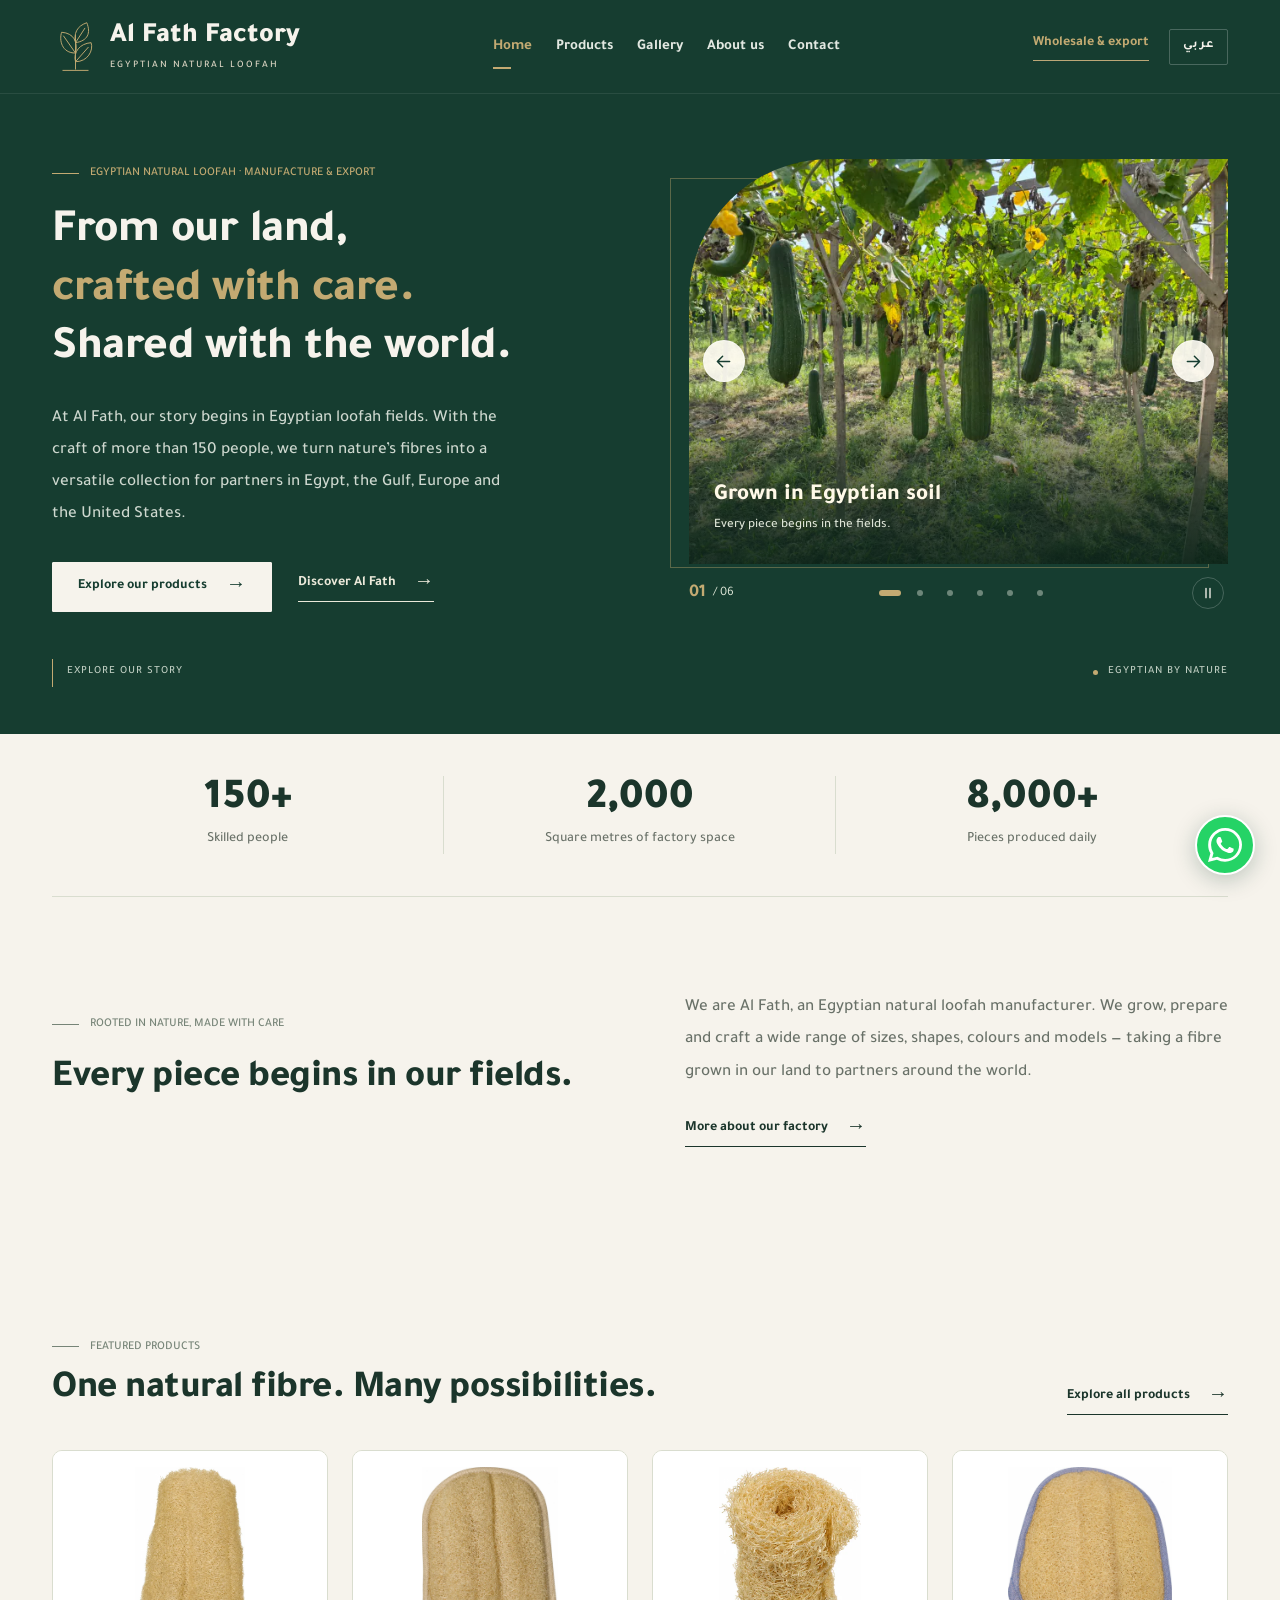
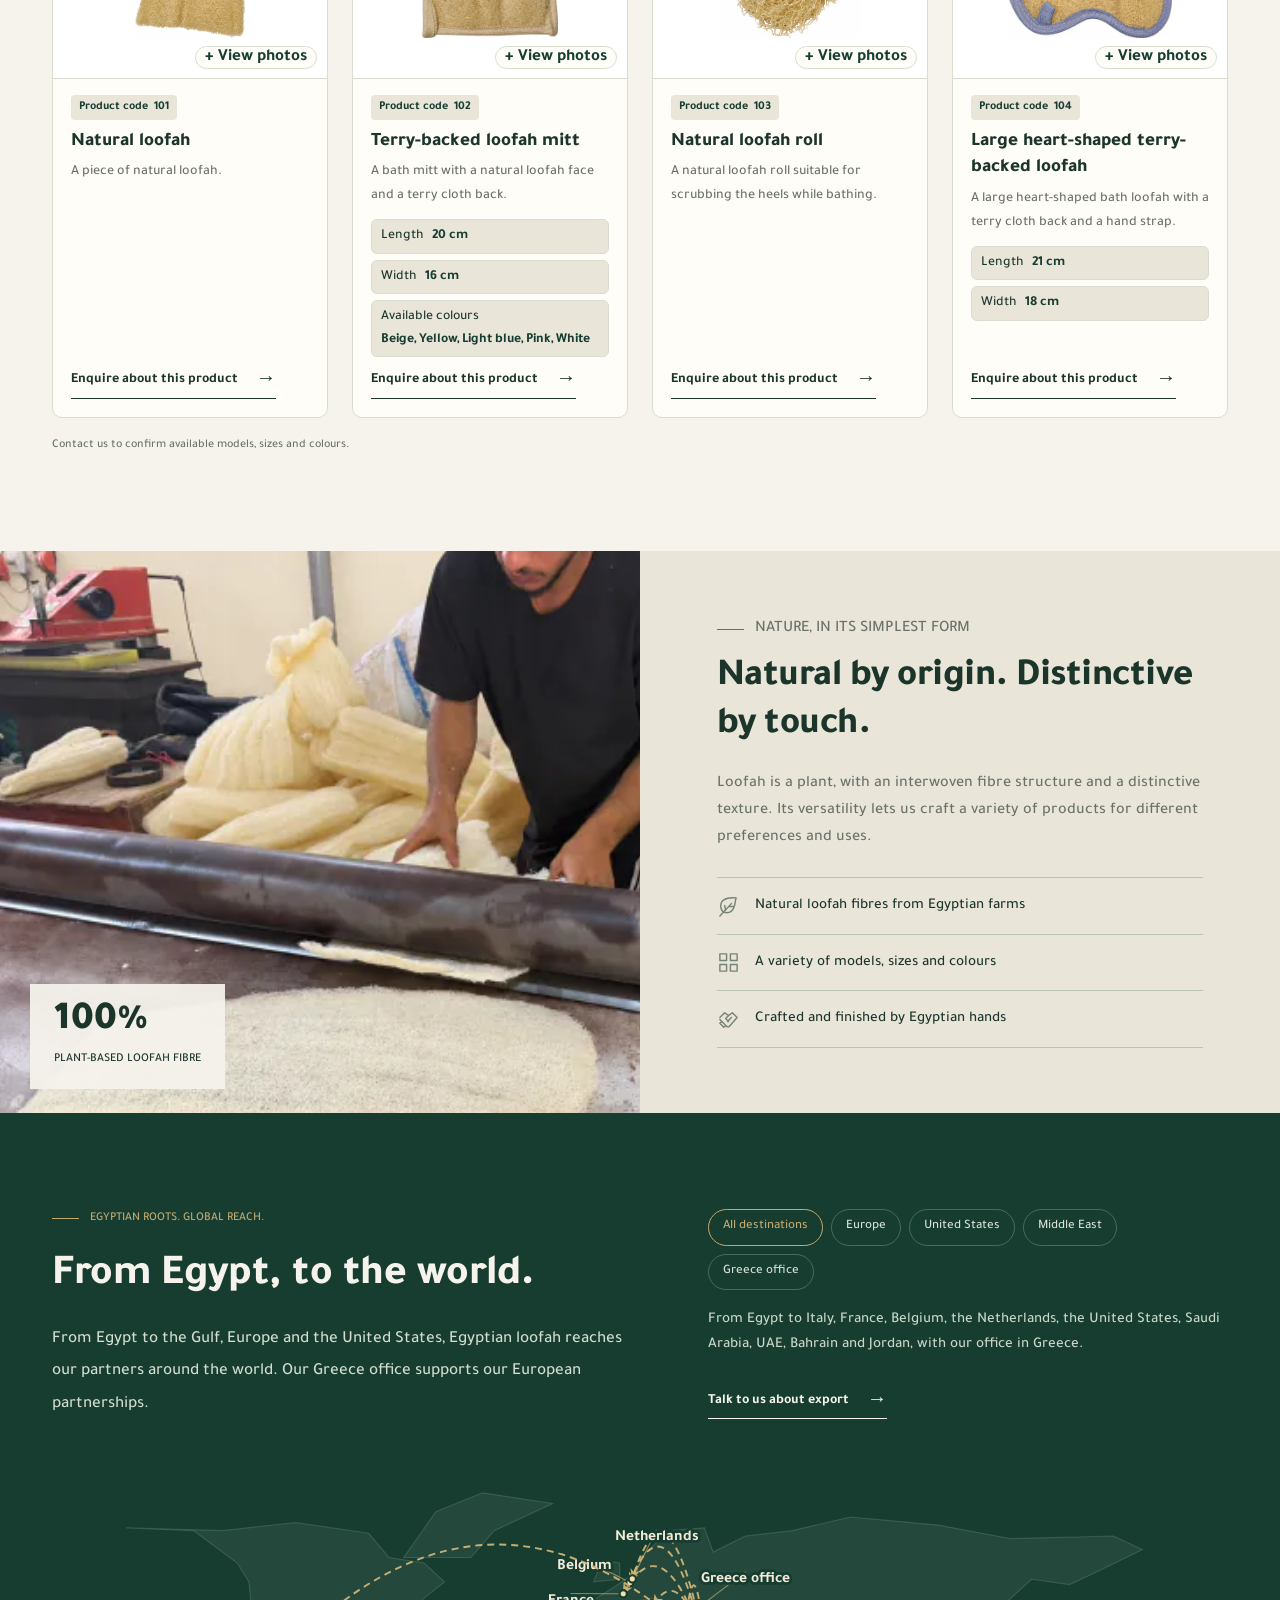
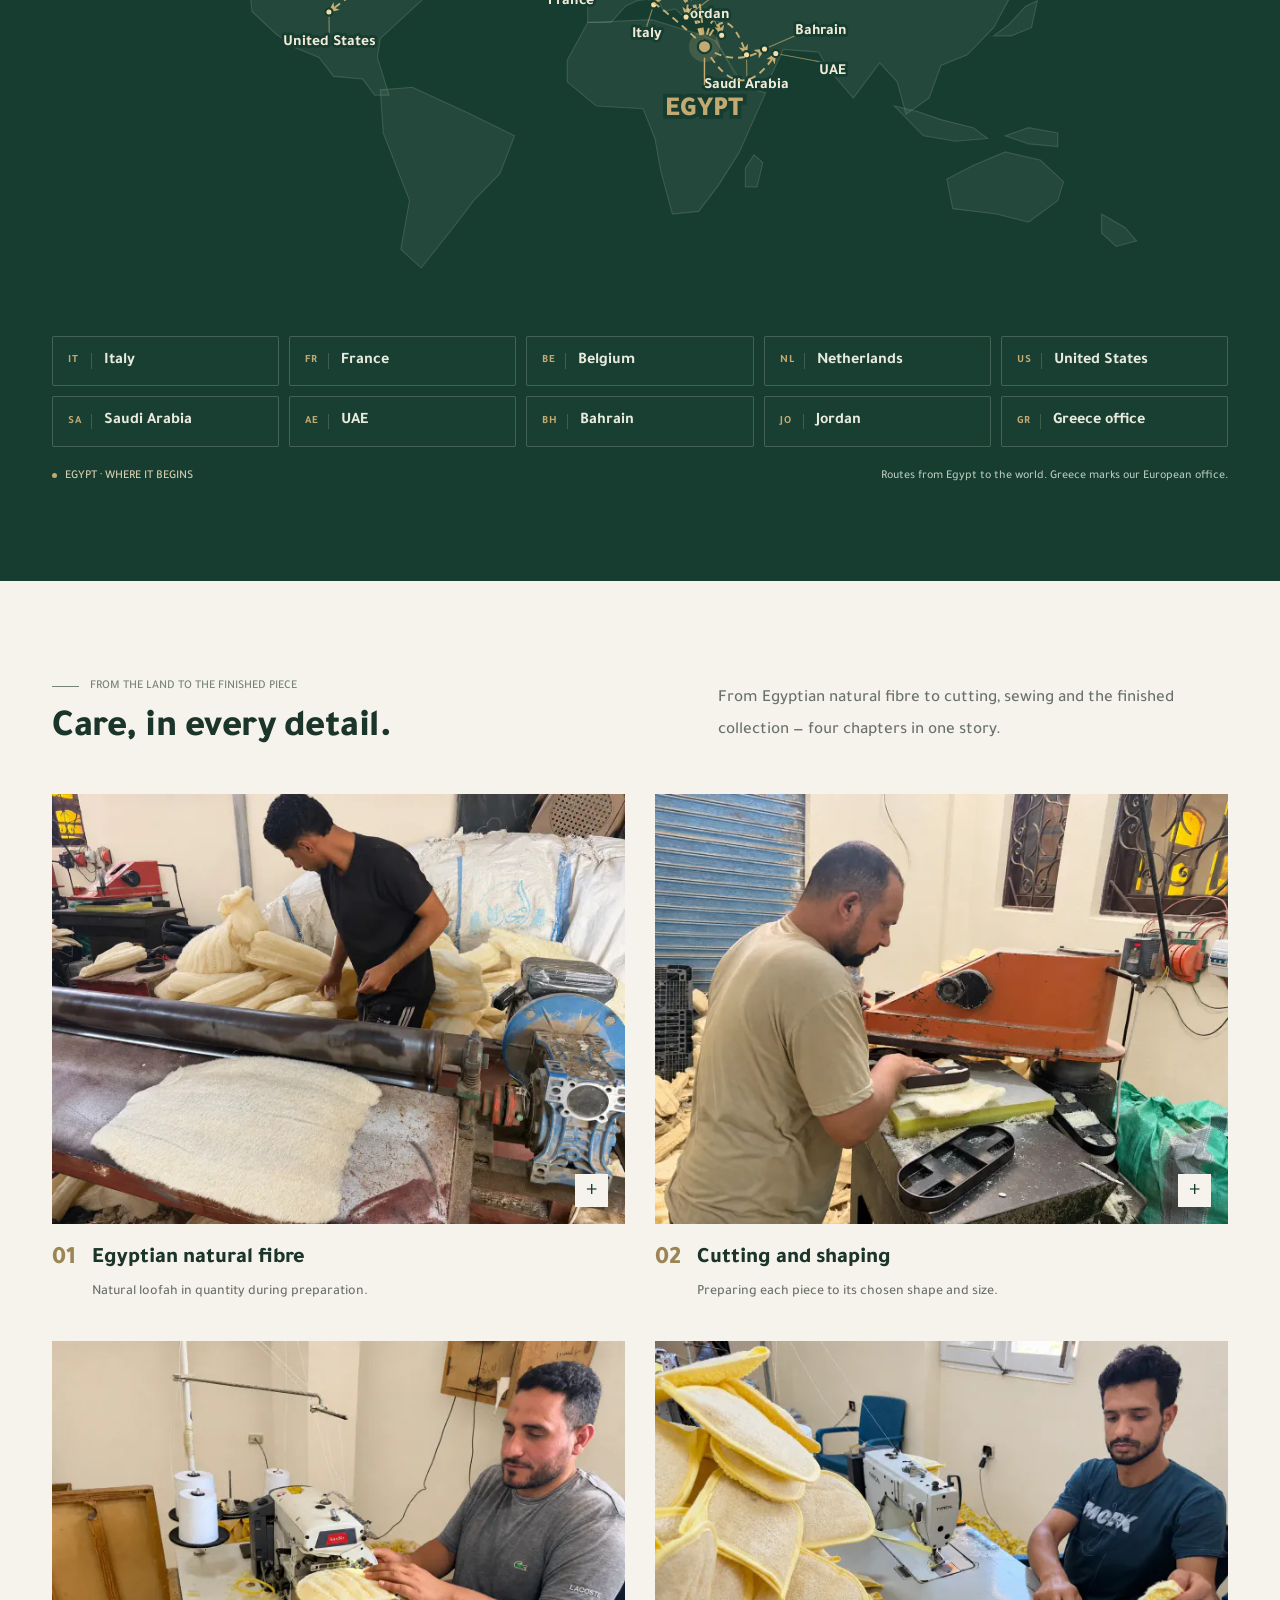
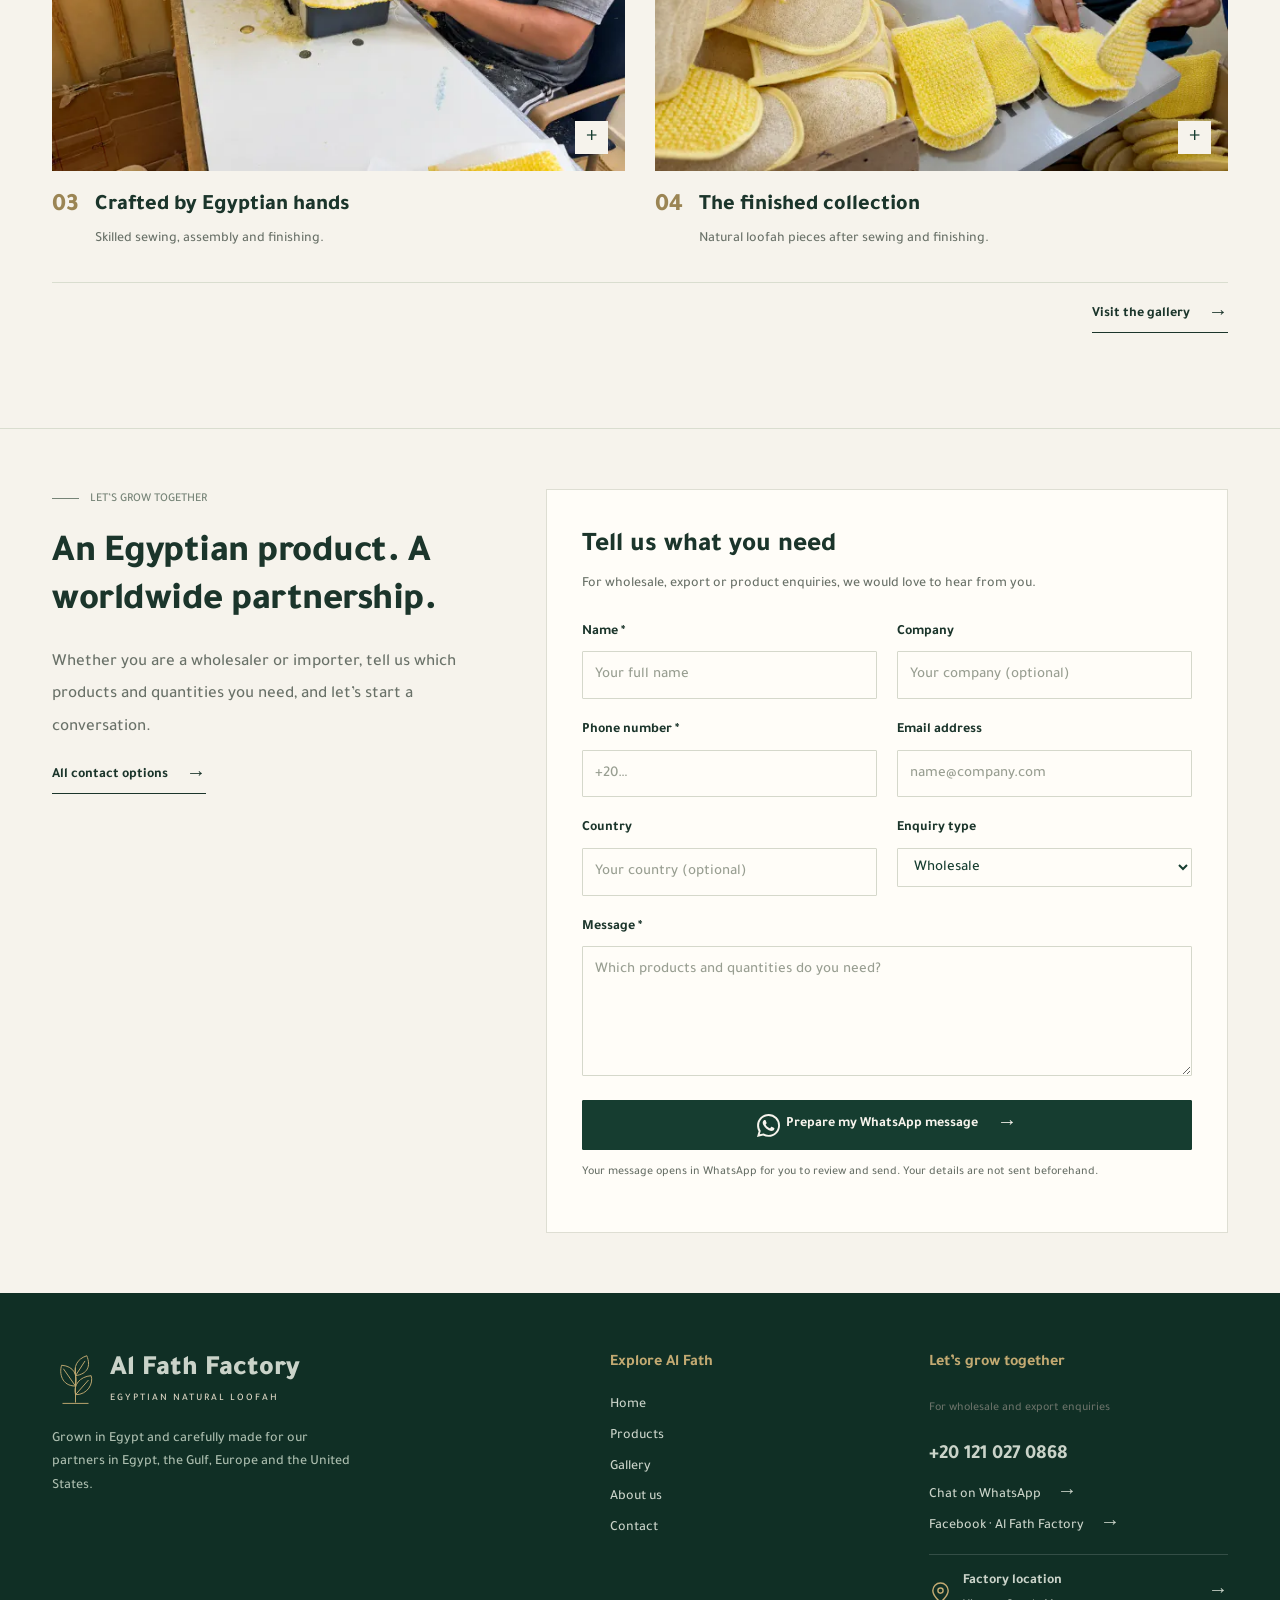
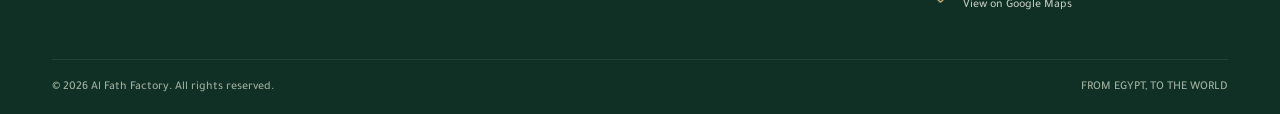
==== commit 304d9b24: "Display product length and width separately with centimetres" ====
--- a/index.html
+++ b/index.html
@@ -40,7 +40,7 @@
       <div class="product-details">
         <div class="product-code"><span>Product code</span> <bdi>102</bdi></div>
         <h3>Terry-backed loofah mitt</h3>
-        <p>A bath mitt with a natural loofah face and a terry cloth back.</p><dl class="product-specs"><div><dt>Size</dt><dd><bdi dir="ltr">16 × 20</bdi> <span>cm</span></dd></div><div><dt>Available colours</dt><dd>Beige, Yellow, Light blue, Pink, White</dd></div></dl>
+        <p>A bath mitt with a natural loofah face and a terry cloth back.</p><dl class="product-specs"><div><dt>Length</dt><dd><bdi dir="ltr">20</bdi> <span>cm</span></dd></div><div><dt>Width</dt><dd><bdi dir="ltr">16</bdi> <span>cm</span></dd></div><div><dt>Available colours</dt><dd>Beige, Yellow, Light blue, Pink, White</dd></div></dl>
         <a class="text-link" href="contact.html?product=102"><span>Enquire about this product</span><span class="arrow" aria-hidden="true">←</span></a>
       </div>
     </article><article class="product catalog-product reveal" data-category="natural">
@@ -62,7 +62,7 @@
       <div class="product-details">
         <div class="product-code"><span>Product code</span> <bdi>104</bdi></div>
         <h3>Large heart-shaped terry-backed loofah</h3>
-        <p>A large heart-shaped bath loofah with a terry cloth back and a hand strap.</p><dl class="product-specs"><div><dt>Size</dt><dd><bdi dir="ltr">18 × 21</bdi> <span>cm</span></dd></div></dl>
+        <p>A large heart-shaped bath loofah with a terry cloth back and a hand strap.</p><dl class="product-specs"><div><dt>Length</dt><dd><bdi dir="ltr">21</bdi> <span>cm</span></dd></div><div><dt>Width</dt><dd><bdi dir="ltr">18</bdi> <span>cm</span></dd></div></dl>
         <a class="text-link" href="contact.html?product=104"><span>Enquire about this product</span><span class="arrow" aria-hidden="true">←</span></a>
       </div>
     </article></div>
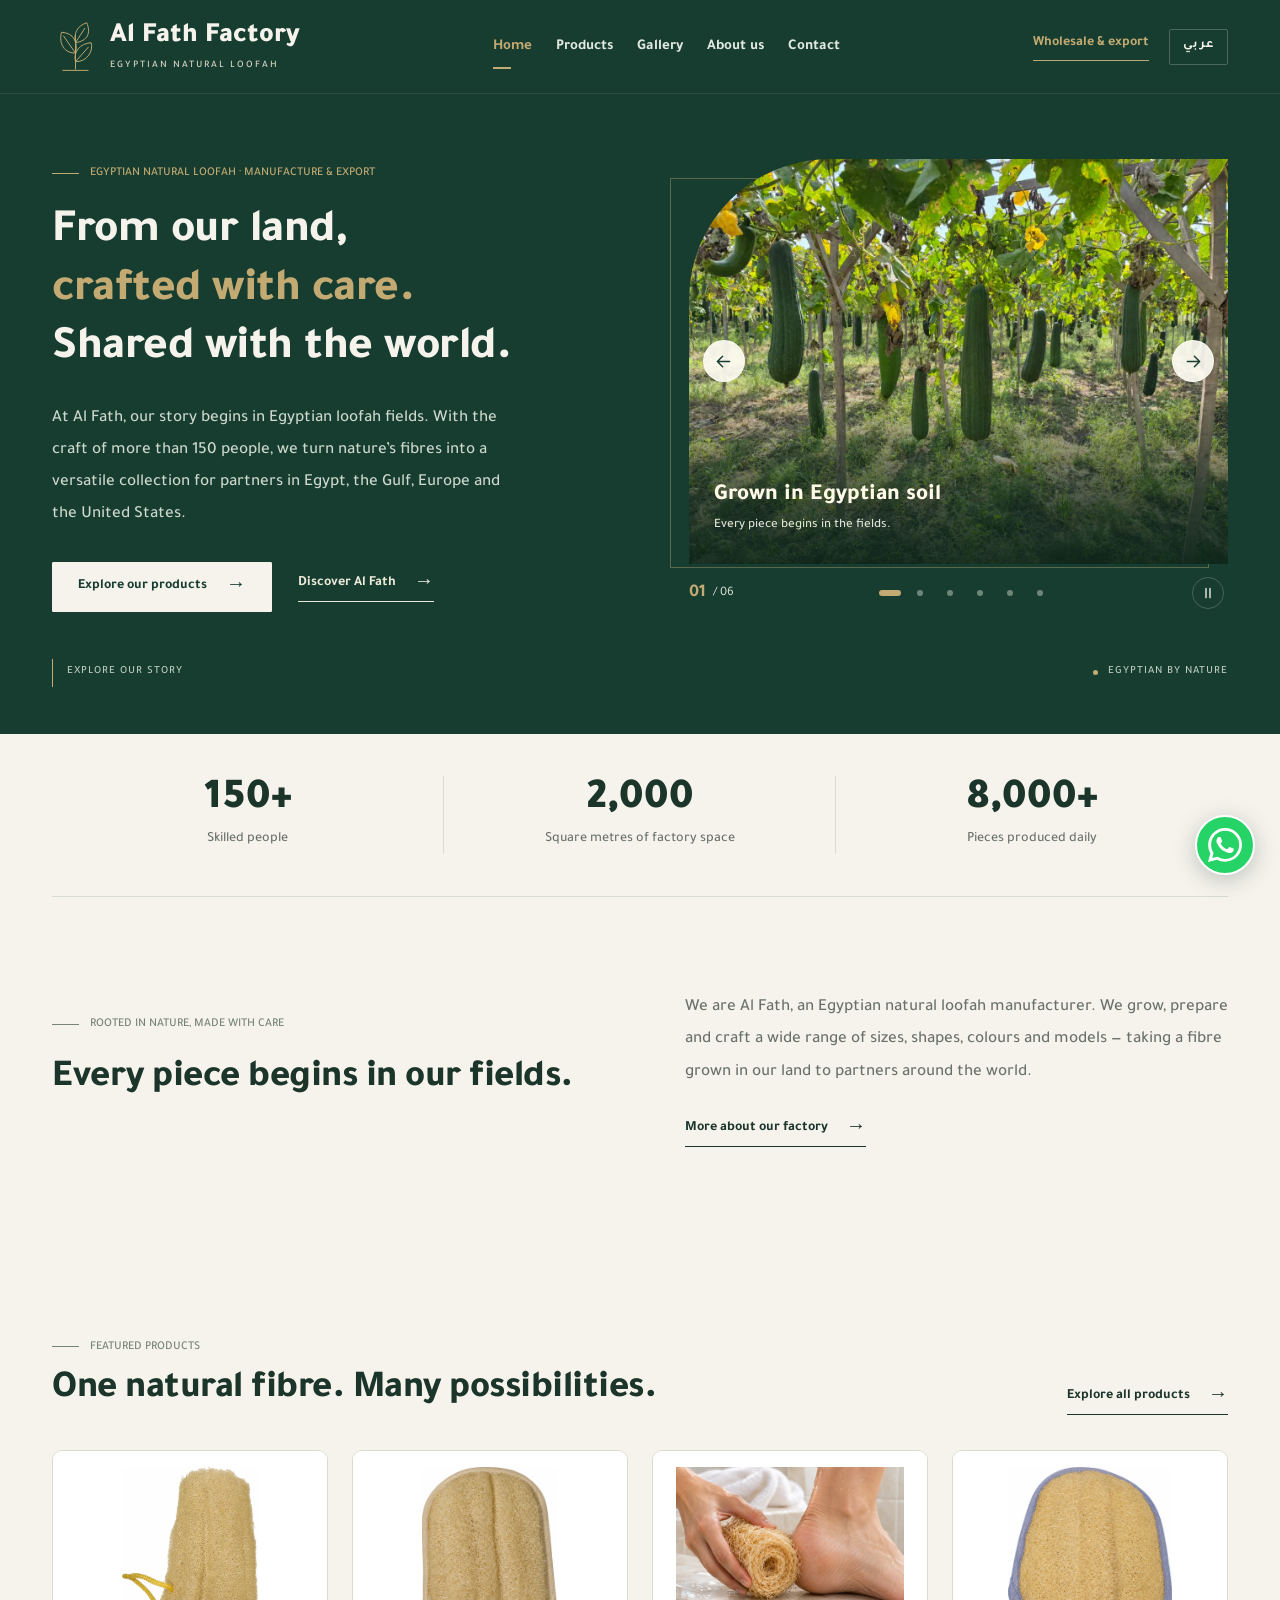
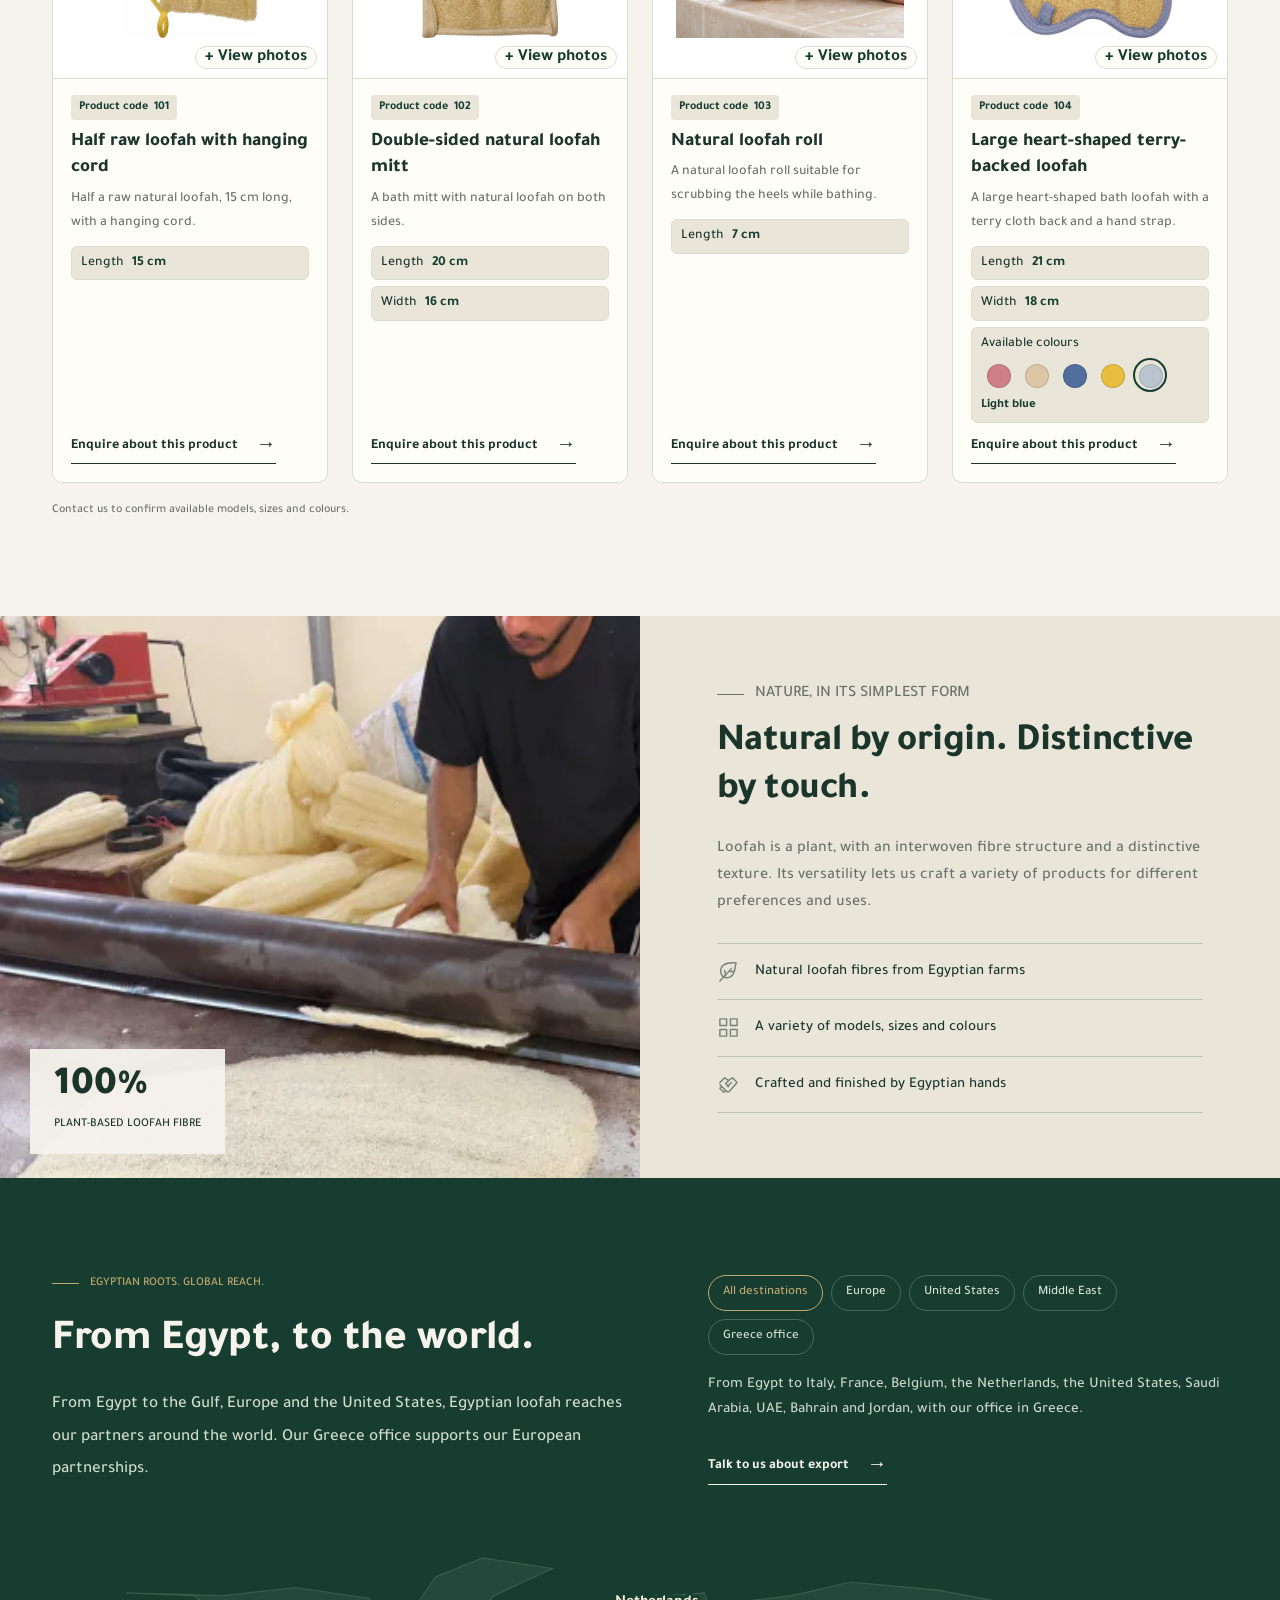
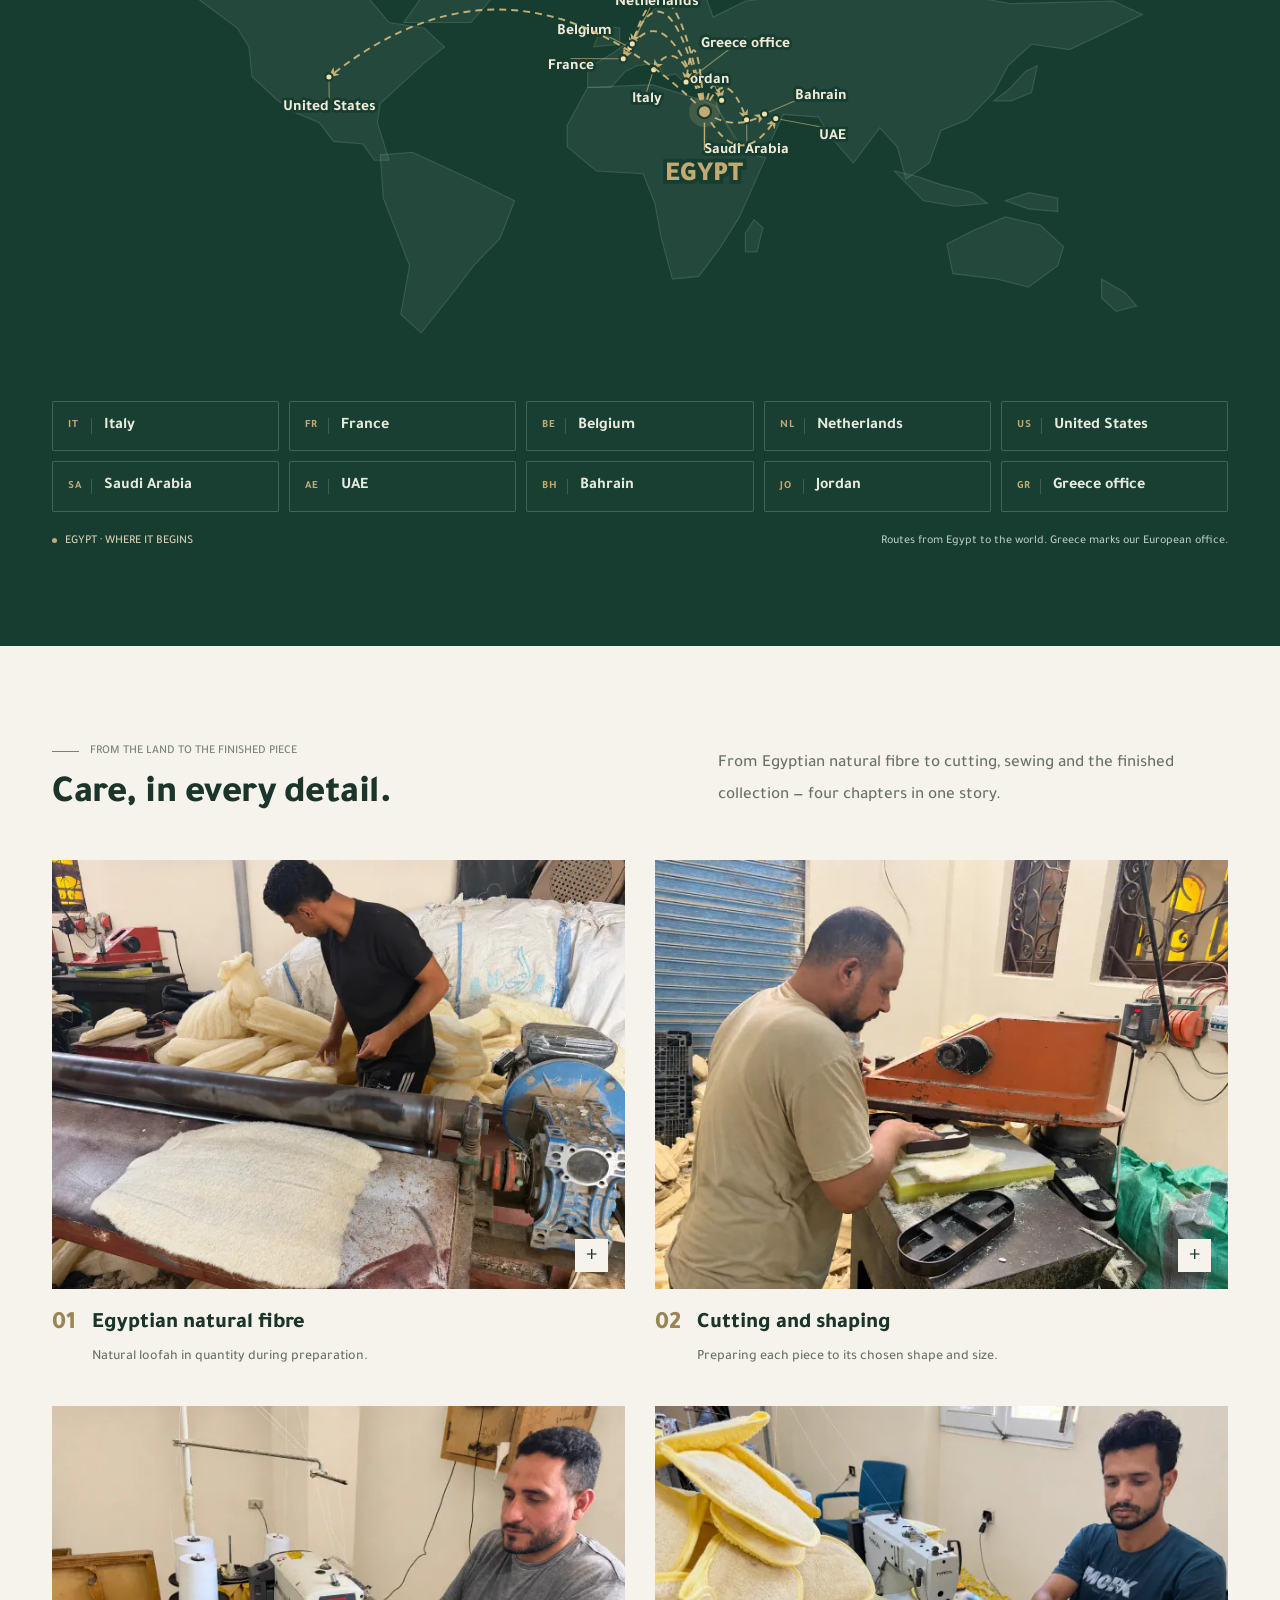
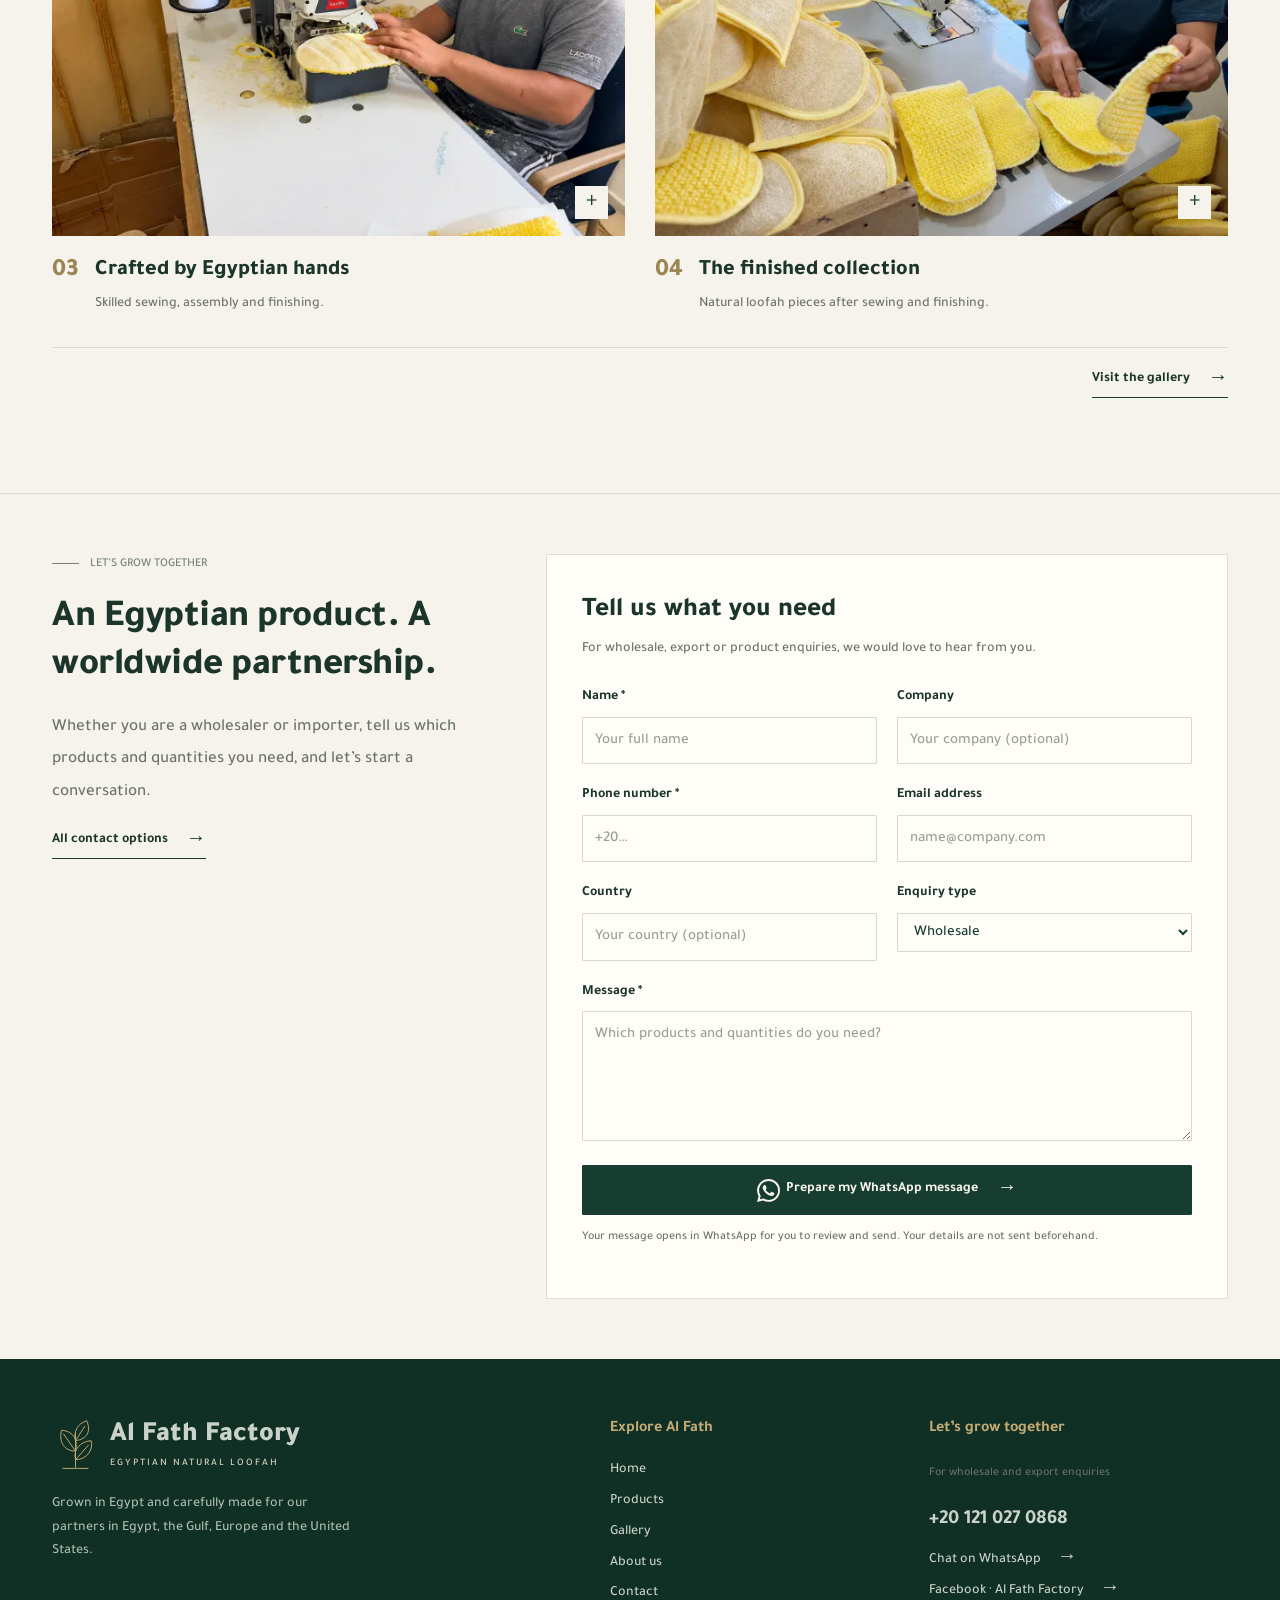
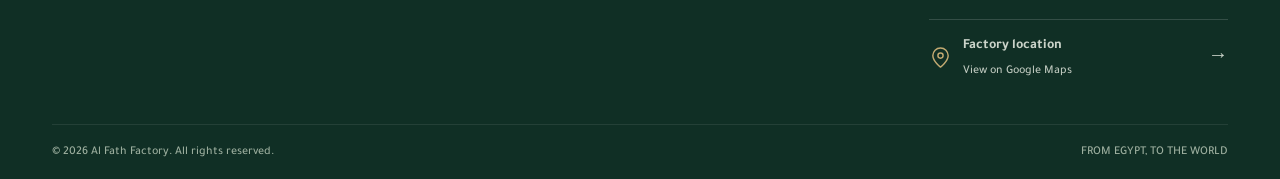
==== commit b9a42b17: "Update loofah catalogue, sequential product codes and colour photos" ====
--- a/index.html
+++ b/index.html
@@ -2,7 +2,7 @@
 <html lang="en" dir="ltr"><head><meta charset="utf-8"><meta name="viewport" content="width=device-width,initial-scale=1">
 <title>Home | Al Fath Factory</title><meta name="description" content="Al Fath Factory grows and manufactures Egyptian natural loofah. More than 150 skilled people and over 8,000 pieces daily for wholesale and export."><link rel="canonical" href="https://aboelazmrh.github.io/al-fath-loofah/"><link rel="alternate" hreflang="en" href="https://aboelazmrh.github.io/al-fath-loofah/"><link rel="alternate" hreflang="ar" href="https://aboelazmrh.github.io/al-fath-loofah/ar/"><link rel="alternate" hreflang="x-default" href="https://aboelazmrh.github.io/al-fath-loofah/">
 <meta name="theme-color" content="#163d30"><meta property="og:type" content="website"><meta property="og:site_name" content="Al Fath Factory"><meta property="og:title" content="Home | Al Fath Factory"><meta property="og:description" content="Al Fath Factory grows and manufactures Egyptian natural loofah. More than 150 skilled people and over 8,000 pieces daily for wholesale and export."><meta property="og:url" content="https://aboelazmrh.github.io/al-fath-loofah/"><meta property="og:locale" content="en_US"><meta property="og:locale:alternate" content="ar_EG"><meta property="og:image" content="https://aboelazmrh.github.io/al-fath-loofah/assets/share-cover.jpg"><meta property="og:image:width" content="1200"><meta property="og:image:height" content="630"><meta property="og:image:alt" content="Al Fath Factory — Egyptian natural loofah"><meta name="twitter:card" content="summary_large_image"><meta name="twitter:title" content="Home | Al Fath Factory"><meta name="twitter:description" content="Al Fath Factory grows and manufactures Egyptian natural loofah. More than 150 skilled people and over 8,000 pieces daily for wholesale and export."><meta name="twitter:image" content="https://aboelazmrh.github.io/al-fath-loofah/assets/share-cover.jpg">
-<link rel="icon" type="image/svg+xml" href="assets/favicon.svg"><link rel="preload" href="assets/tajawal-regular.woff" as="font" type="font/woff" crossorigin><link rel="preload" href="assets/tajawal-bold.woff" as="font" type="font/woff" crossorigin><link rel="stylesheet" href="assets/style.css?v=14-specs"><script src="assets/app.js?v=14-specs" defer></script></head>
+<link rel="icon" type="image/svg+xml" href="assets/favicon.svg"><link rel="preload" href="assets/tajawal-regular.woff" as="font" type="font/woff" crossorigin><link rel="preload" href="assets/tajawal-bold.woff" as="font" type="font/woff" crossorigin><link rel="stylesheet" href="assets/style.css?v=16-colors"><script src="assets/app.js?v=16-colors" defer></script></head>
 <body data-page="index" data-assets-base="assets/"><a class="skip" href="#main"><span>Skip to content</span></a><header class="site-header"><div class="wrap header-row"><a class="brand" href="index.html" aria-label="Al Fath Factory — Home">
     <svg class="brand-mark" viewbox="0 0 48 60" aria-hidden="true" fill="none" stroke="currentColor" stroke-width="1.1"><path d="M24 56V16M24 37C8 37 5 22 8 13c14 1 19 11 16 24Zm0-12c-2-10 1-19 13-23 5 12 1 21-13 23Zm0 22c14 0 21-13 18-22-13 1-21 11-18 22Z"/><path d="M10 17 24 37M35 8 24 25m15 5L24 47"/><path d="M9 57h30"/></svg>
     <span><strong class="brand-name">Al Fath Factory</strong><span class="brand-sub">EGYPTIAN NATURAL LOOFAH</span></span></a>
@@ -22,37 +22,37 @@
         <h2>One natural fibre. Many possibilities.</h2>
       </div><a class="text-link" href="products.html"><span>Explore all products</span><span class="arrow" aria-hidden="true">←</span></a></div>
       <div class="product-grid"><article class="product catalog-product reveal" data-category="natural">
-      <button class="product-image catalog-photo" type="button" data-product="101" aria-haspopup="dialog" aria-label="View photos of Natural loofah, code 101">
-        <img src="assets/products/101-1.webp?v=2" alt="Natural loofah" loading="lazy" decoding="async">
+      <button class="product-image catalog-photo" type="button" data-product="101" aria-haspopup="dialog" aria-label="View photos of Half raw loofah with hanging cord, code 101">
+        <img src="assets/products/101-1.webp?v=3" alt="Half raw loofah with hanging cord" loading="lazy" decoding="async">
         <span class="product-photo-action" aria-hidden="true"><span>+</span><span>View photos</span></span>
       </button>
       <div class="product-details">
         <div class="product-code"><span>Product code</span> <bdi>101</bdi></div>
-        <h3>Natural loofah</h3>
-        <p>A piece of natural loofah.</p>
-        <a class="text-link" href="contact.html?product=101"><span>Enquire about this product</span><span class="arrow" aria-hidden="true">←</span></a>
+        <h3>Half raw loofah with hanging cord</h3>
+        <p>Half a raw natural loofah, 15 cm long, with a hanging cord.</p><dl class="product-specs"><div><dt>Length</dt><dd><bdi dir="ltr">15</bdi> <span>cm</span></dd></div></dl>
+        <a class="text-link" data-product-enquiry href="contact.html?product=101&amp;catalog=2"><span>Enquire about this product</span><span class="arrow" aria-hidden="true">←</span></a>
       </div>
     </article><article class="product catalog-product reveal" data-category="mitts">
-      <button class="product-image catalog-photo" type="button" data-product="102" aria-haspopup="dialog" aria-label="View photos of Terry-backed loofah mitt, code 102">
-        <img src="assets/products/102-1.webp" alt="Terry-backed loofah mitt" loading="lazy" decoding="async">
+      <button class="product-image catalog-photo" type="button" data-product="102" aria-haspopup="dialog" aria-label="View photos of Double-sided natural loofah mitt, code 102">
+        <img src="assets/products/102-1.webp" alt="Double-sided natural loofah mitt" loading="lazy" decoding="async">
         <span class="product-photo-action" aria-hidden="true"><span>+</span><span>View photos</span></span>
       </button>
       <div class="product-details">
         <div class="product-code"><span>Product code</span> <bdi>102</bdi></div>
-        <h3>Terry-backed loofah mitt</h3>
-        <p>A bath mitt with a natural loofah face and a terry cloth back.</p><dl class="product-specs"><div><dt>Length</dt><dd><bdi dir="ltr">20</bdi> <span>cm</span></dd></div><div><dt>Width</dt><dd><bdi dir="ltr">16</bdi> <span>cm</span></dd></div><div><dt>Available colours</dt><dd>Beige, Yellow, Light blue, Pink, White</dd></div></dl>
-        <a class="text-link" href="contact.html?product=102"><span>Enquire about this product</span><span class="arrow" aria-hidden="true">←</span></a>
+        <h3>Double-sided natural loofah mitt</h3>
+        <p>A bath mitt with natural loofah on both sides.</p><dl class="product-specs"><div><dt>Length</dt><dd><bdi dir="ltr">20</bdi> <span>cm</span></dd></div><div><dt>Width</dt><dd><bdi dir="ltr">16</bdi> <span>cm</span></dd></div></dl>
+        <a class="text-link" data-product-enquiry href="contact.html?product=102&amp;catalog=2"><span>Enquire about this product</span><span class="arrow" aria-hidden="true">←</span></a>
       </div>
     </article><article class="product catalog-product reveal" data-category="natural">
       <button class="product-image catalog-photo" type="button" data-product="103" aria-haspopup="dialog" aria-label="View photos of Natural loofah roll, code 103">
-        <img src="assets/products/103-1.webp" alt="Natural loofah roll" loading="lazy" decoding="async">
+        <img src="assets/products/103-4.webp" alt="Natural loofah roll" loading="lazy" decoding="async">
         <span class="product-photo-action" aria-hidden="true"><span>+</span><span>View photos</span></span>
       </button>
       <div class="product-details">
         <div class="product-code"><span>Product code</span> <bdi>103</bdi></div>
         <h3>Natural loofah roll</h3>
-        <p>A natural loofah roll suitable for scrubbing the heels while bathing.</p>
-        <a class="text-link" href="contact.html?product=103"><span>Enquire about this product</span><span class="arrow" aria-hidden="true">←</span></a>
+        <p>A natural loofah roll suitable for scrubbing the heels while bathing.</p><dl class="product-specs"><div><dt>Length</dt><dd><bdi dir="ltr">7</bdi> <span>cm</span></dd></div></dl>
+        <a class="text-link" data-product-enquiry href="contact.html?product=103&amp;catalog=2"><span>Enquire about this product</span><span class="arrow" aria-hidden="true">←</span></a>
       </div>
     </article><article class="product catalog-product reveal" data-category="pads">
       <button class="product-image catalog-photo" type="button" data-product="104" aria-haspopup="dialog" aria-label="View photos of Large heart-shaped terry-backed loofah, code 104">
@@ -62,8 +62,8 @@
       <div class="product-details">
         <div class="product-code"><span>Product code</span> <bdi>104</bdi></div>
         <h3>Large heart-shaped terry-backed loofah</h3>
-        <p>A large heart-shaped bath loofah with a terry cloth back and a hand strap.</p><dl class="product-specs"><div><dt>Length</dt><dd><bdi dir="ltr">21</bdi> <span>cm</span></dd></div><div><dt>Width</dt><dd><bdi dir="ltr">18</bdi> <span>cm</span></dd></div></dl>
-        <a class="text-link" href="contact.html?product=104"><span>Enquire about this product</span><span class="arrow" aria-hidden="true">←</span></a>
+        <p>A large heart-shaped bath loofah with a terry cloth back and a hand strap.</p><dl class="product-specs"><div><dt>Length</dt><dd><bdi dir="ltr">21</bdi> <span>cm</span></dd></div><div><dt>Width</dt><dd><bdi dir="ltr">18</bdi> <span>cm</span></dd></div><div class="product-colors"><dt>Available colours</dt><dd><span class="product-swatches" role="group" aria-label="Product colours"><button class="product-swatch" type="button" data-product-color="rose" style="--swatch-color:#cf7f87" title="Rose" aria-label="Rose" aria-pressed="false"></button><button class="product-swatch" type="button" data-product-color="beige" style="--swatch-color:#ddc6a4" title="Beige" aria-label="Beige" aria-pressed="false"></button><button class="product-swatch" type="button" data-product-color="blue" style="--swatch-color:#526e9d" title="Blue" aria-label="Blue" aria-pressed="false"></button><button class="product-swatch" type="button" data-product-color="yellow" style="--swatch-color:#e7be40" title="Yellow" aria-label="Yellow" aria-pressed="false"></button><button class="product-swatch" type="button" data-product-color="light-blue" style="--swatch-color:#bac4cf" title="Light blue" aria-label="Light blue" aria-pressed="true"></button></span><span class="product-color-name" data-color-name aria-live="polite">Light blue</span></dd></div></dl>
+        <a class="text-link" data-product-enquiry href="contact.html?product=104&amp;catalog=2&amp;color=light-blue"><span>Enquire about this product</span><span class="arrow" aria-hidden="true">←</span></a>
       </div>
     </article></div>
       <p class="small-note">Contact us to confirm available models, sizes and colours.</p>
@@ -108,4 +108,4 @@
           <a class="button modal-enquiry" href="contact.html"><span>Enquire about this product</span><span class="arrow" aria-hidden="true">←</span></a>
         </div>
       </div>
-    </dialog><script type="application/json" id="product-data">[{"id": "101", "cat": "natural", "ar": "لوف طبيعي", "en": "Natural loofah", "desc_ar": "قطعة لوف طبيعي.", "desc_en": "A piece of natural loofah.", "photos": [{"image": "products/101-1.webp?v=2", "ar": "واجهة اللوف الطبيعي", "en": "Front view of the natural loofah"}, {"image": "products/101-2.webp?v=2", "ar": "المقطع الليفي من زاوية مائلة", "en": "Angled view of the fibrous cut end"}, {"image": "products/101-3.webp?v=2", "ar": "الوجه الآخر للوف الطبيعي", "en": "Opposite side of the natural loofah"}, {"image": "products/110-1.webp?v=2", "ar": "اللوف الطبيعي من الجانب", "en": "Side view of the natural loofah"}, {"image": "products/110-2.webp?v=2", "ar": "المقطع الليفي للوف الطبيعي", "en": "Fibrous cross-section of the natural loofah"}], "previous_codes": ["110"]}, {"id": "102", "cat": "mitts", "ar": "لوف كف جوانتي بشكير", "en": "Terry-backed loofah mitt", "desc_ar": "كف استحمام يُلبس في اليد، بوجه من اللوف الطبيعي وظهر من قماش البشكير.", "desc_en": "A bath mitt with a natural loofah face and a terry cloth back.", "photos": [{"image": "products/102-1.webp", "ar": "الوجه المصنوع من اللوف الطبيعي", "en": "Natural loofah face"}, {"image": "products/102-2.webp", "ar": "الوجه القماشي البيج", "en": "Beige fabric side"}, {"image": "products/102-3.webp", "ar": "الوجه القماشي من زاوية جانبية", "en": "Fabric side viewed from an angle"}], "size_cm": [16, 20], "colors": [{"ar": "بيج", "en": "Beige"}, {"ar": "أصفر", "en": "Yellow"}, {"ar": "لبني", "en": "Light blue"}, {"ar": "روز", "en": "Pink"}, {"ar": "أبيض", "en": "White"}]}, {"id": "103", "cat": "natural", "ar": "رول لوف طبيعي", "en": "Natural loofah roll", "desc_ar": "رول لوف طبيعي مناسب لفرك كعب القدمين أثناء الاستحمام.", "desc_en": "A natural loofah roll suitable for scrubbing the heels while bathing.", "photos": [{"image": "products/103-1.webp", "ar": "الرول في وضع رأسي", "en": "Upright view of the roll"}, {"image": "products/103-2.webp", "ar": "المقطع الدائري للألياف", "en": "Circular fibre cross-section"}, {"image": "products/103-3.webp", "ar": "الرول من الجانب", "en": "Side view of the roll"}, {"image": "products/103-4.webp", "ar": "استخدام رول اللوف الطبيعي على كعب القدم", "en": "Using the natural loofah roll on a heel"}]}, {"id": "104", "cat": "pads", "ar": "لوف قلب كبير بشكير", "en": "Large heart-shaped terry-backed loofah", "desc_ar": "لوف استحمام كبير على شكل قلب، بظهر بشكير وشريط لتثبيت اليد.", "desc_en": "A large heart-shaped bath loofah with a terry cloth back and a hand strap.", "photos": [{"image": "products/104-1.webp", "ar": "وجه اللوف والحافة الزرقاء", "en": "Loofah face and blue edging"}, {"image": "products/104-2.webp", "ar": "الظهر الأزرق وشريط اليد", "en": "Blue fabric back and hand strap"}], "size_cm": [18, 21]}, {"id": "105", "cat": "mitts", "ar": "قفاز لوف أصفر قصير بظهر منسوج", "en": "Short yellow woven-back loofah mitt", "desc_ar": "قفاز قصير بوجه من اللوف الطبيعي وظهر أصفر منسوج.", "desc_en": "Short bath mitt with a natural loofah face and a yellow woven back.", "photos": [{"image": "products/105-1.webp?v=2", "ar": "وجه اللوف للقفاز الأصفر القصير", "en": "Natural loofah face of the short yellow mitt"}, {"image": "products/105-2.webp?v=2", "ar": "الظهر الأصفر المنسوج للقفاز القصير", "en": "Yellow woven back of the short mitt"}]}, {"id": "106", "cat": "kitchen", "ar": "لوف مسطّح بحلقة قماش", "en": "Flat loofah pads with fabric loops", "desc_ar": "لوف طبيعي مسطّح بحلقة قماش، مناسب لغسل الأطباق والحلل ومواعين المطبخ.", "desc_en": "Flat natural loofah pads with fabric loops, suitable for washing dishes, pots and other kitchenware.", "photos": [{"image": "products/106-1.webp", "ar": "سطح اللوف وحلقات التعليق", "en": "Loofah surfaces and hanging loops"}, {"image": "products/106-2.webp", "ar": "القطع من الجانب", "en": "Side view of the pads"}, {"image": "products/106-3.webp", "ar": "غسل حلة باللوف المسطّح بجانب الأطباق", "en": "Washing a pot with the flat loofah pad beside the dishes"}]}, {"id": "107", "cat": "mitts", "ar": "قفاز لوف بيج بفتحة لليد", "en": "Beige loofah mitt with an open cuff", "desc_ar": "قفاز بيج بوجه من اللوف الطبيعي وظهر قماشي وفتحة لليد.", "desc_en": "Beige mitt with a loofah face, fabric back and open cuff.", "photos": [{"image": "products/107-1.webp", "ar": "الوجه الليفي والوجه القماشي", "en": "Loofah face and fabric side"}, {"image": "products/107-2.webp", "ar": "لقطة قريبة لفتحة اليد", "en": "Close-up of the open cuff"}]}, {"id": "108", "cat": "pads", "ar": "لوف بيضاوي للأطفال", "en": "Oval bath loofah for children", "desc_ar": "لوف استحمام بيضاوي مخصّص للأطفال، بحافة وردية وشريط لتثبيت اليد.", "desc_en": "An oval bath loofah designed for children, with pink edging and a hand strap.", "photos": [{"image": "products/108-1.webp", "ar": "وجه اللوف بالحافة الوردية", "en": "Loofah face with pink edging"}, {"image": "products/108-2.webp", "ar": "الظهر الوردي وشريط اليد", "en": "Pink fabric back and hand strap"}], "size_cm": [13, 17]}, {"id": "109", "cat": "back", "ar": "لوف طويل للظهر بشكير", "en": "Long terry-backed loofah back scrubber", "desc_ar": "لوف طويل مخصّص للظهر، بوجه من اللوف الطبيعي وظهر بشكير وحبلين للإمساك.", "desc_en": "A long back scrubber with a natural loofah face, a terry cloth back and two cords to hold.", "photos": [{"image": "products/109-1.webp", "ar": "وجه اللوف والحبلان الأزرقان", "en": "Loofah face with blue cords"}, {"image": "products/109-2.webp", "ar": "الظهر القماشي الأزرق", "en": "Blue fabric back"}, {"image": "products/109-3.webp", "ar": "الزاوية الجانبية للوف الظهر وظهر البشكير", "en": "Side view of the back scrubber and its terry cloth backing"}], "length_cm": 32, "width_cm": 11, "previous_codes": ["113"]}, {"id": "111", "cat": "pads", "ar": "لوف استحمام بيضاوي أصفر", "en": "Yellow oval loofah bath pad", "desc_ar": "قطعة لوف بيضاوية بحواف صفراء وظهر منسوج مع شريط لليد.", "desc_en": "Oval loofah pad with yellow edging, a woven back and a hand strap.", "photos": [{"image": "products/111-1.webp", "ar": "وجه اللوف وحلقة التعليق", "en": "Loofah face and hanging loop"}, {"image": "products/111-2.webp", "ar": "الظهر الأصفر وشريط اليد", "en": "Yellow woven back and hand strap"}]}, {"id": "112", "cat": "back", "ar": "لوف طويل حمصي سوري", "en": "Long Syrian-style Homsi loofah", "desc_ar": "لوف طويل من موديل حمصي سوري، بوجه ليفي وظهر أصفر منسوج وحبلين للإمساك.", "desc_en": "A long Syrian-style Homsi loofah with a fibrous face, a woven yellow back and two cords to hold.", "photos": [{"image": "products/112-1.webp", "ar": "وجه اللوف والحبلان الأصفران", "en": "Loofah face with yellow cords"}, {"image": "products/112-2.webp", "ar": "الظهر الأصفر المنسوج", "en": "Yellow woven back"}], "length_cm": 32, "width_cm": 12}, {"id": "114", "cat": "mitts", "ar": "كف لوف حمصي", "en": "Homsi loofah mitt", "desc_ar": "كف استحمام حمصي بوجه من اللوف الطبيعي وحافة صفراء مخيطة.", "desc_en": "A Homsi bath mitt with a natural loofah face and stitched yellow edging.", "photos": [{"image": "products/114-1.webp", "ar": "وجه اللوف والحافة الصفراء", "en": "Loofah face and yellow edging"}, {"image": "products/114-2.webp", "ar": "تفاصيل فتحة اليد والحافة", "en": "Open cuff and edging detail"}], "size_cm": [16, 20]}, {"id": "115", "cat": "mitts", "ar": "لوف كف بإصبع", "en": "Thumb loofah mitt", "desc_ar": "كف استحمام بوجه من اللوف الطبيعي وفتحة للإبهام وظهر قماشي.", "desc_en": "A bath mitt with a natural loofah face, a thumb opening and a fabric back.", "photos": [{"image": "products/115-1.webp", "ar": "الوجه الليفي وتصميم الإبهام", "en": "Loofah face and thumb shape"}, {"image": "products/115-2.webp", "ar": "الظهر القماشي الأزرق", "en": "Blue fabric side"}], "length_cm": 21, "width_cm": 18}, {"id": "116", "cat": "pads", "ar": "لوف مضرب بشكير", "en": "Terry-backed loofah paddle", "desc_ar": "لوف استحمام على شكل مضرب، بوجه من اللوف الطبيعي وظهر بشكير ومقبض.", "desc_en": "A paddle-shaped bath scrubber with a natural loofah face, a terry cloth back and a handle.", "photos": [{"image": "products/116-1.webp", "ar": "وجه اللوف والمقبض", "en": "Loofah face and handle"}, {"image": "products/116-2.webp", "ar": "الوجه القماشي الخلفي", "en": "Fabric back of the paddle"}]}, {"id": "117", "cat": "back", "ar": "لوف مقبض بشكير", "en": "Terry-backed loofah strap with handles", "desc_ar": "شريط لوف طويل للظهر، بوجه من اللوف الطبيعي وظهر بشكير ومقبضين.", "desc_en": "A long back scrubber with a natural loofah face, a terry cloth back and two handles.", "photos": [{"image": "products/117-1.webp", "ar": "وجه اللوف والمقابض", "en": "Loofah face and handles"}, {"image": "products/117-2.webp", "ar": "الحزام مفرودًا من جهة القماش", "en": "Extended belt showing the fabric side"}, {"image": "products/117-3.webp", "ar": "الحزام مطويًا وتفاصيل المقابض", "en": "Folded belt and handle detail"}], "length_cm": 80, "width_cm": 11}, {"id": "118", "cat": "natural", "ar": "كوز لوف خام", "en": "Whole raw natural loofah", "desc_ar": "كوز كامل من اللوف الطبيعي الخام.", "desc_en": "A whole, raw natural loofah.", "photos": [{"image": "products/118-1.webp", "ar": "اللوف الطويل من الأمام", "en": "Front view of the long loofah"}, {"image": "products/118-2.webp", "ar": "اللوف من الجانب وحبل التعليق", "en": "Side view with the hanging cord"}, {"image": "products/118-3.webp", "ar": "لقطة قريبة للألياف والحبل الأصفر", "en": "Close-up of the fibres and yellow cord"}], "length_cm": 55}, {"id": "119", "cat": "mitts", "ar": "كف سوري مرايا", "en": "Syrian-style Maraya loofah mitt", "desc_ar": "كف استحمام من موديل سوري مرايا، بوجه من اللوف الطبيعي وظهر أصفر منسوج يمتد عند المعصم.", "desc_en": "A Syrian-style Maraya bath mitt with a natural loofah face and a woven yellow back that extends to the wrist.", "photos": [{"image": "products/119-1.webp", "ar": "وجه اللوف مع امتداد القماش الأصفر عند المعصم", "en": "Loofah face and extended yellow cuff"}, {"image": "products/119-2.webp", "ar": "الظهر الأصفر المنسوج للقفاز الطويل", "en": "Yellow woven back of the extended-cuff mitt"}], "length_cm": 25, "width_cm": 16}]</script><script type="application/json" id="destination-data">[{"id": "italy", "ar": "إيطاليا", "en": "Italy", "code": "IT", "region": "europe", "lon": 12.6, "lat": 42.5, "label": [526, 173], "bend": -38}, {"id": "france", "ar": "فرنسا", "en": "France", "code": "FR", "region": "europe", "lon": 2.2, "lat": 46.6, "label": [457, 143], "bend": -68}, {"id": "belgium", "ar": "بلجيكا", "en": "Belgium", "code": "BE", "region": "europe", "lon": 4.5, "lat": 50.8, "label": [470, 112], "bend": -87}, {"id": "netherlands", "ar": "هولندا", "en": "Netherlands", "code": "NL", "region": "europe", "lon": 5.3, "lat": 52.1, "label": [535, 85], "bend": -106}, {"id": "usa", "ar": "أمريكا", "en": "United States", "code": "US", "region": "america", "lon": -98.6, "lat": 39.8, "label": [238, 181], "bend": -156}, {"id": "saudi", "ar": "السعودية", "en": "Saudi Arabia", "code": "SA", "region": "middleeast", "lon": 44.4, "lat": 24.0, "label": [617, 220], "bend": -47}, {"id": "uae", "ar": "الإمارات", "en": "UAE", "code": "AE", "region": "middleeast", "lon": 54.4, "lat": 24.45, "label": [695, 207], "bend": 58}, {"id": "bahrain", "ar": "البحرين", "en": "Bahrain", "code": "BH", "region": "middleeast", "lon": 50.55, "lat": 26.1, "label": [684, 171], "bend": 19}, {"id": "jordan", "ar": "الأردن", "en": "Jordan", "code": "JO", "region": "middleeast", "lon": 35.9, "lat": 31.2, "label": [582, 156], "bend": -32}, {"id": "greece", "ar": "مكتب اليونان", "en": "Greece office", "code": "GR", "region": "greece", "lon": 23.7, "lat": 37.98, "label": [616, 123], "bend": -69}]</script></body></html>+    </dialog><script type="application/json" id="product-data">[{"id": "101", "cat": "natural", "ar": "نص كوز لوف خام بحبل", "en": "Half raw loofah with hanging cord", "desc_ar": "نصف كوز من اللوف الطبيعي الخام بطول ١٥ سم، مع حبل للتعليق.", "desc_en": "Half a raw natural loofah, 15 cm long, with a hanging cord.", "photos": [{"image": "products/101-1.webp?v=3", "ar": "نص كوز لوف خام بحبل تعليق", "en": "Half raw loofah with hanging cord"}, {"image": "products/101-2.webp?v=3", "ar": "المقطع الليفي من زاوية مائلة", "en": "Angled view of the fibrous cut end"}, {"image": "products/101-3.webp?v=3", "ar": "الوجه الآخر للوف الطبيعي", "en": "Opposite side of the natural loofah"}], "previous_codes": ["110"], "length_cm": 15}, {"id": "102", "cat": "mitts", "ar": "لوف كف دبل طبيعي", "en": "Double-sided natural loofah mitt", "desc_ar": "كف استحمام يُلبس في اليد، بوجهين من اللوف الطبيعي.", "desc_en": "A bath mitt with natural loofah on both sides.", "photos": [{"image": "products/102-1.webp", "ar": "الوجه الأمامي من اللوف الطبيعي", "en": "Front natural loofah face"}, {"image": "products/102-back.webp", "ar": "الوجه الخلفي من اللوف الطبيعي", "en": "Reverse natural loofah face"}], "length_cm": 20, "width_cm": 16}, {"id": "103", "cat": "natural", "ar": "رول لوف طبيعي", "en": "Natural loofah roll", "desc_ar": "رول لوف طبيعي مناسب لفرك كعب القدمين أثناء الاستحمام.", "desc_en": "A natural loofah roll suitable for scrubbing the heels while bathing.", "photos": [{"image": "products/103-4.webp", "ar": "استخدام رول اللوف الطبيعي على كعب القدم", "en": "Using the natural loofah roll on a heel"}, {"image": "products/103-1.webp", "ar": "الرول في وضع رأسي", "en": "Upright view of the roll"}, {"image": "products/103-2.webp", "ar": "المقطع الدائري للألياف", "en": "Circular fibre cross-section"}, {"image": "products/103-3.webp", "ar": "الرول من الجانب", "en": "Side view of the roll"}], "length_cm": 7}, {"id": "104", "cat": "pads", "ar": "لوف قلب كبير بشكير", "en": "Large heart-shaped terry-backed loofah", "desc_ar": "لوف استحمام كبير على شكل قلب، بظهر بشكير وشريط لتثبيت اليد.", "desc_en": "A large heart-shaped bath loofah with a terry cloth back and a hand strap.", "photos": [{"image": "products/104-1.webp", "ar": "وجه اللوف بالحافة اللبني", "en": "Loofah face with light blue edging"}, {"image": "products/104-2.webp", "ar": "ظهر البشكير اللبني وشريط اليد", "en": "Light blue terry back and hand strap"}], "size_cm": [18, 21], "default_color": "light-blue", "colors": [{"id": "rose", "ar": "روز", "en": "Rose", "hex": "#cf7f87", "image": "products/104-rose.webp", "preview": true}, {"id": "beige", "ar": "بيج", "en": "Beige", "hex": "#ddc6a4", "image": "products/104-beige.webp", "preview": true}, {"id": "blue", "ar": "أزرق", "en": "Blue", "hex": "#526e9d", "image": "products/104-blue.webp", "preview": true}, {"id": "yellow", "ar": "أصفر", "en": "Yellow", "hex": "#e7be40", "image": "products/104-yellow.webp", "preview": true}, {"id": "light-blue", "ar": "لبني", "en": "Light blue", "hex": "#bac4cf", "image": "products/104-2.webp", "preview": false}]}, {"id": "105", "cat": "mitts", "ar": "لوف كف حمصي", "en": "Homsi loofah mitt", "desc_ar": "كف استحمام بوجه من اللوف الطبيعي وظهر حمصي منسوج، يُلبس في اليد.", "desc_en": "A bath mitt with a natural loofah face and a woven Homsi back.", "photos": [{"image": "products/105-1.webp?v=2", "ar": "وجه اللوف لكف الاستحمام الحمصي", "en": "Natural loofah face of the Homsi mitt"}, {"image": "products/105-2.webp?v=2", "ar": "الظهر الحمصي المنسوج", "en": "Woven Homsi back"}], "length_cm": 20, "width_cm": 16, "colors": [{"ar": "حمصي", "en": "Homsi"}], "previous_codes": ["114"]}, {"id": "106", "cat": "kitchen", "ar": "لوف مسطّح بحلقة قماش", "en": "Flat loofah pads with fabric loops", "desc_ar": "لوف طبيعي مسطّح بحلقة قماش، مناسب لغسل الأطباق والحلل ومواعين المطبخ.", "desc_en": "Flat natural loofah pads with fabric loops, suitable for washing dishes, pots and other kitchenware.", "photos": [{"image": "products/106-3.webp", "ar": "غسل حلة باللوف المسطّح بجانب الأطباق", "en": "Washing a pot with the flat loofah pad beside the dishes"}, {"image": "products/106-1.webp", "ar": "سطح اللوف وحلقات التعليق", "en": "Loofah surfaces and hanging loops"}, {"image": "products/106-2.webp", "ar": "القطع من الجانب", "en": "Side view of the pads"}]}, {"id": "107", "cat": "mitts", "ar": "لوف كف بشكير", "en": "Terry-backed loofah mitt", "desc_ar": "كف استحمام بوجه من اللوف الطبيعي وظهر بشكير، مع فتحة لإدخال اليد.", "desc_en": "A bath mitt with a natural loofah face, a terry cloth back and an opening for the hand.", "photos": [{"image": "products/107-rose.webp", "ar": "لوف كف بشكير باللون الروز", "en": "Terry-backed loofah mitt in rose"}], "length_cm": 20, "width_cm": 16, "default_color": "rose", "colors": [{"id": "rose", "ar": "روز", "en": "Rose", "hex": "#cf7f87", "image": "products/107-rose.webp", "preview": true}, {"id": "brown", "ar": "بني", "en": "Brown", "hex": "#a48660", "image": "products/107-brown.webp", "preview": true}, {"id": "yellow", "ar": "أصفر", "en": "Yellow", "hex": "#e7be40", "image": "products/107-yellow.webp", "preview": true}]}, {"id": "108", "cat": "pads", "ar": "لوف بيضاوي بشكير", "en": "Oval terry-backed bath loofah", "desc_ar": "لوف استحمام بيضاوي مناسب للأطفال، بوجه من اللوف الطبيعي وظهر بشكير وشريط لتثبيت اليد.", "desc_en": "An oval bath loofah for children, with a natural loofah face, a terry cloth back and a hand strap.", "photos": [{"image": "products/108-1.webp", "ar": "وجه اللوف بالحافة الوردية", "en": "Loofah face with pink edging"}, {"image": "products/108-2.webp", "ar": "الظهر الوردي وشريط اليد", "en": "Pink fabric back and hand strap"}], "length_cm": 17, "width_cm": 13, "default_color": "rose", "colors": [{"id": "rose", "ar": "روز", "en": "Rose", "hex": "#cf7f87", "image": "products/108-2.webp", "preview": false}, {"id": "beige", "ar": "بيج", "en": "Beige", "hex": "#ddc6a4", "image": "products/108-beige.webp", "preview": true}, {"id": "blue", "ar": "أزرق", "en": "Blue", "hex": "#526e9d", "image": "products/108-blue.webp", "preview": true}, {"id": "yellow", "ar": "أصفر", "en": "Yellow", "hex": "#e7be40", "image": "products/108-yellow.webp", "preview": true}, {"id": "light-blue", "ar": "لبني", "en": "Light blue", "hex": "#bac4cf", "image": "products/108-light-blue.webp", "preview": true}]}, {"id": "109", "cat": "back", "ar": "لوف طويل للظهر بشكير", "en": "Long terry-backed loofah back scrubber", "desc_ar": "لوف طويل مخصّص للظهر، بوجه من اللوف الطبيعي وظهر بشكير وحبلين للإمساك.", "desc_en": "A long back scrubber with a natural loofah face, a terry cloth back and two cords to hold.", "photos": [{"image": "products/109-1.webp", "ar": "وجه اللوف والحبلان الأزرقان", "en": "Loofah face with blue cords"}, {"image": "products/109-2.webp", "ar": "الظهر القماشي الأزرق", "en": "Blue fabric back"}, {"image": "products/109-3.webp", "ar": "الزاوية الجانبية للوف الظهر وظهر البشكير", "en": "Side view of the back scrubber and its terry cloth backing"}], "length_cm": 32, "width_cm": 11, "previous_codes": ["113"]}, {"id": "110", "cat": "pads", "ar": "لوف استحمام بيضاوي حمصي", "en": "Homsi oval bath loofah", "desc_ar": "لوف استحمام بيضاوي بوجه من اللوف الطبيعي وظهر حمصي منسوج مع شريط لليد وحلقة للتعليق.", "desc_en": "An oval bath pad with a natural loofah face, a woven Homsi back, a hand strap and a hanging loop.", "photos": [{"image": "products/111-1.webp", "ar": "وجه اللوف وحلقة التعليق", "en": "Loofah face and hanging loop"}, {"image": "products/111-2.webp", "ar": "الظهر الأصفر وشريط اليد", "en": "Yellow woven back and hand strap"}], "length_cm": 17, "width_cm": 15, "previous_codes": ["111"]}, {"id": "111", "cat": "back", "ar": "لوف طويل حمصي سوري", "en": "Long Syrian-style Homsi loofah", "desc_ar": "لوف طويل من موديل حمصي سوري، بوجه ليفي وظهر أصفر منسوج وحبلين للإمساك.", "desc_en": "A long Syrian-style Homsi loofah with a fibrous face, a woven yellow back and two cords to hold.", "photos": [{"image": "products/112-1.webp", "ar": "وجه اللوف والحبلان الأصفران", "en": "Loofah face with yellow cords"}, {"image": "products/112-2.webp", "ar": "الظهر الأصفر المنسوج", "en": "Yellow woven back"}], "length_cm": 32, "width_cm": 12, "previous_codes": ["112"]}, {"id": "112", "cat": "mitts", "ar": "لوف كف بإصبع", "en": "Thumb loofah mitt", "desc_ar": "كف استحمام بوجه من اللوف الطبيعي وفتحة للإبهام وظهر قماشي.", "desc_en": "A bath mitt with a natural loofah face, a thumb opening and a fabric back.", "photos": [{"image": "products/115-1.webp", "ar": "الوجه الليفي وتصميم الإبهام", "en": "Loofah face and thumb shape"}, {"image": "products/115-2.webp", "ar": "الظهر القماشي الأزرق", "en": "Blue fabric side"}], "length_cm": 21, "width_cm": 18, "previous_codes": ["115"]}, {"id": "113", "cat": "pads", "ar": "لوف مضرب بشكير", "en": "Terry-backed loofah paddle", "desc_ar": "لوف استحمام على شكل مضرب، بوجه من اللوف الطبيعي وظهر بشكير ومقبض.", "desc_en": "A paddle-shaped bath scrubber with a natural loofah face, a terry cloth back and a handle.", "photos": [{"image": "products/116-1.webp", "ar": "وجه اللوف والمقبض", "en": "Loofah face and handle"}, {"image": "products/116-2.webp", "ar": "الوجه القماشي الخلفي", "en": "Fabric back of the paddle"}], "previous_codes": ["116"]}, {"id": "114", "cat": "back", "ar": "لوف مقبض بشكير", "en": "Terry-backed loofah strap with handles", "desc_ar": "شريط لوف طويل للظهر، بوجه من اللوف الطبيعي وظهر بشكير ومقبضين.", "desc_en": "A long back scrubber with a natural loofah face, a terry cloth back and two handles.", "photos": [{"image": "products/117-1.webp", "ar": "وجه اللوف والمقابض", "en": "Loofah face and handles"}, {"image": "products/117-2.webp", "ar": "الحزام مفرودًا من جهة القماش", "en": "Extended belt showing the fabric side"}, {"image": "products/117-3.webp", "ar": "الحزام مطويًا وتفاصيل المقابض", "en": "Folded belt and handle detail"}], "length_cm": 80, "width_cm": 11, "previous_codes": ["117"]}, {"id": "115", "cat": "natural", "ar": "كوز لوف خام", "en": "Whole raw natural loofah", "desc_ar": "كوز كامل من اللوف الطبيعي الخام.", "desc_en": "A whole, raw natural loofah.", "photos": [{"image": "products/118-1-uncorded.webp", "ar": "الكوز الكامل من الأمام", "en": "Front view of the whole loofah"}, {"image": "products/118-2-uncorded.webp", "ar": "الكوز الكامل من الجانب", "en": "Side view of the whole loofah"}, {"image": "products/118-3-uncorded.webp", "ar": "لقطة قريبة لألياف اللوف الطبيعي", "en": "Close-up of the natural loofah fibres"}], "length_cm": 55, "previous_codes": ["118"]}, {"id": "116", "cat": "mitts", "ar": "كف سوري بلسان", "en": "Syrian loofah mitt with extended cuff", "desc_ar": "كف استحمام سوري بلسان عند المعصم، بوجه من اللوف الطبيعي ووجه حمصي منسوج.", "desc_en": "A Syrian bath mitt with an extended cuff, a natural loofah face and a woven Homsi face.", "photos": [{"image": "products/119-1.webp", "ar": "وجه اللوف الطبيعي واللسان عند المعصم", "en": "Natural loofah face and extended cuff"}, {"image": "products/119-2.webp", "ar": "الوجه الحمصي المنسوج", "en": "Woven Homsi face"}], "length_cm": 25, "width_cm": 16, "previous_codes": ["119"]}]</script><script type="application/json" id="destination-data">[{"id": "italy", "ar": "إيطاليا", "en": "Italy", "code": "IT", "region": "europe", "lon": 12.6, "lat": 42.5, "label": [526, 173], "bend": -38}, {"id": "france", "ar": "فرنسا", "en": "France", "code": "FR", "region": "europe", "lon": 2.2, "lat": 46.6, "label": [457, 143], "bend": -68}, {"id": "belgium", "ar": "بلجيكا", "en": "Belgium", "code": "BE", "region": "europe", "lon": 4.5, "lat": 50.8, "label": [470, 112], "bend": -87}, {"id": "netherlands", "ar": "هولندا", "en": "Netherlands", "code": "NL", "region": "europe", "lon": 5.3, "lat": 52.1, "label": [535, 85], "bend": -106}, {"id": "usa", "ar": "أمريكا", "en": "United States", "code": "US", "region": "america", "lon": -98.6, "lat": 39.8, "label": [238, 181], "bend": -156}, {"id": "saudi", "ar": "السعودية", "en": "Saudi Arabia", "code": "SA", "region": "middleeast", "lon": 44.4, "lat": 24.0, "label": [617, 220], "bend": -47}, {"id": "uae", "ar": "الإمارات", "en": "UAE", "code": "AE", "region": "middleeast", "lon": 54.4, "lat": 24.45, "label": [695, 207], "bend": 58}, {"id": "bahrain", "ar": "البحرين", "en": "Bahrain", "code": "BH", "region": "middleeast", "lon": 50.55, "lat": 26.1, "label": [684, 171], "bend": 19}, {"id": "jordan", "ar": "الأردن", "en": "Jordan", "code": "JO", "region": "middleeast", "lon": 35.9, "lat": 31.2, "label": [582, 156], "bend": -32}, {"id": "greece", "ar": "مكتب اليونان", "en": "Greece office", "code": "GR", "region": "greece", "lon": 23.7, "lat": 37.98, "label": [616, 123], "bend": -69}]</script></body></html>
--- a/assets/style.css
+++ b/assets/style.css
@@ -317,6 +317,49 @@
   color: var(--green);
   font-weight: 700;
 }
+.product-specs > .product-colors {
+  display: grid;
+  gap: 4px;
+}
+.product-colors dd {
+  display: flex;
+  flex-wrap: wrap;
+  align-items: center;
+  gap: 4px 10px;
+}
+.product-swatches {
+  display: inline-flex;
+  gap: 4px;
+}
+.product-swatch {
+  width: 34px;
+  height: 34px;
+  padding: 4px;
+  border: 2px solid transparent;
+  border-radius: 50%;
+  background: transparent;
+  cursor: pointer;
+}
+.product-swatch::before {
+  content: "";
+  display: block;
+  width: 100%;
+  height: 100%;
+  border: 1px solid #0002;
+  border-radius: inherit;
+  background: var(--swatch-color);
+}
+.product-swatch[aria-pressed="true"] {
+  border-color: var(--green);
+}
+.product-swatch:hover,
+.product-swatch:focus-visible {
+  outline: 2px solid var(--green);
+  outline-offset: 1px;
+}
+.product-color-name {
+  font-size: 0.8rem;
+}
 .product-details .text-link {
   margin-top: auto;
 }
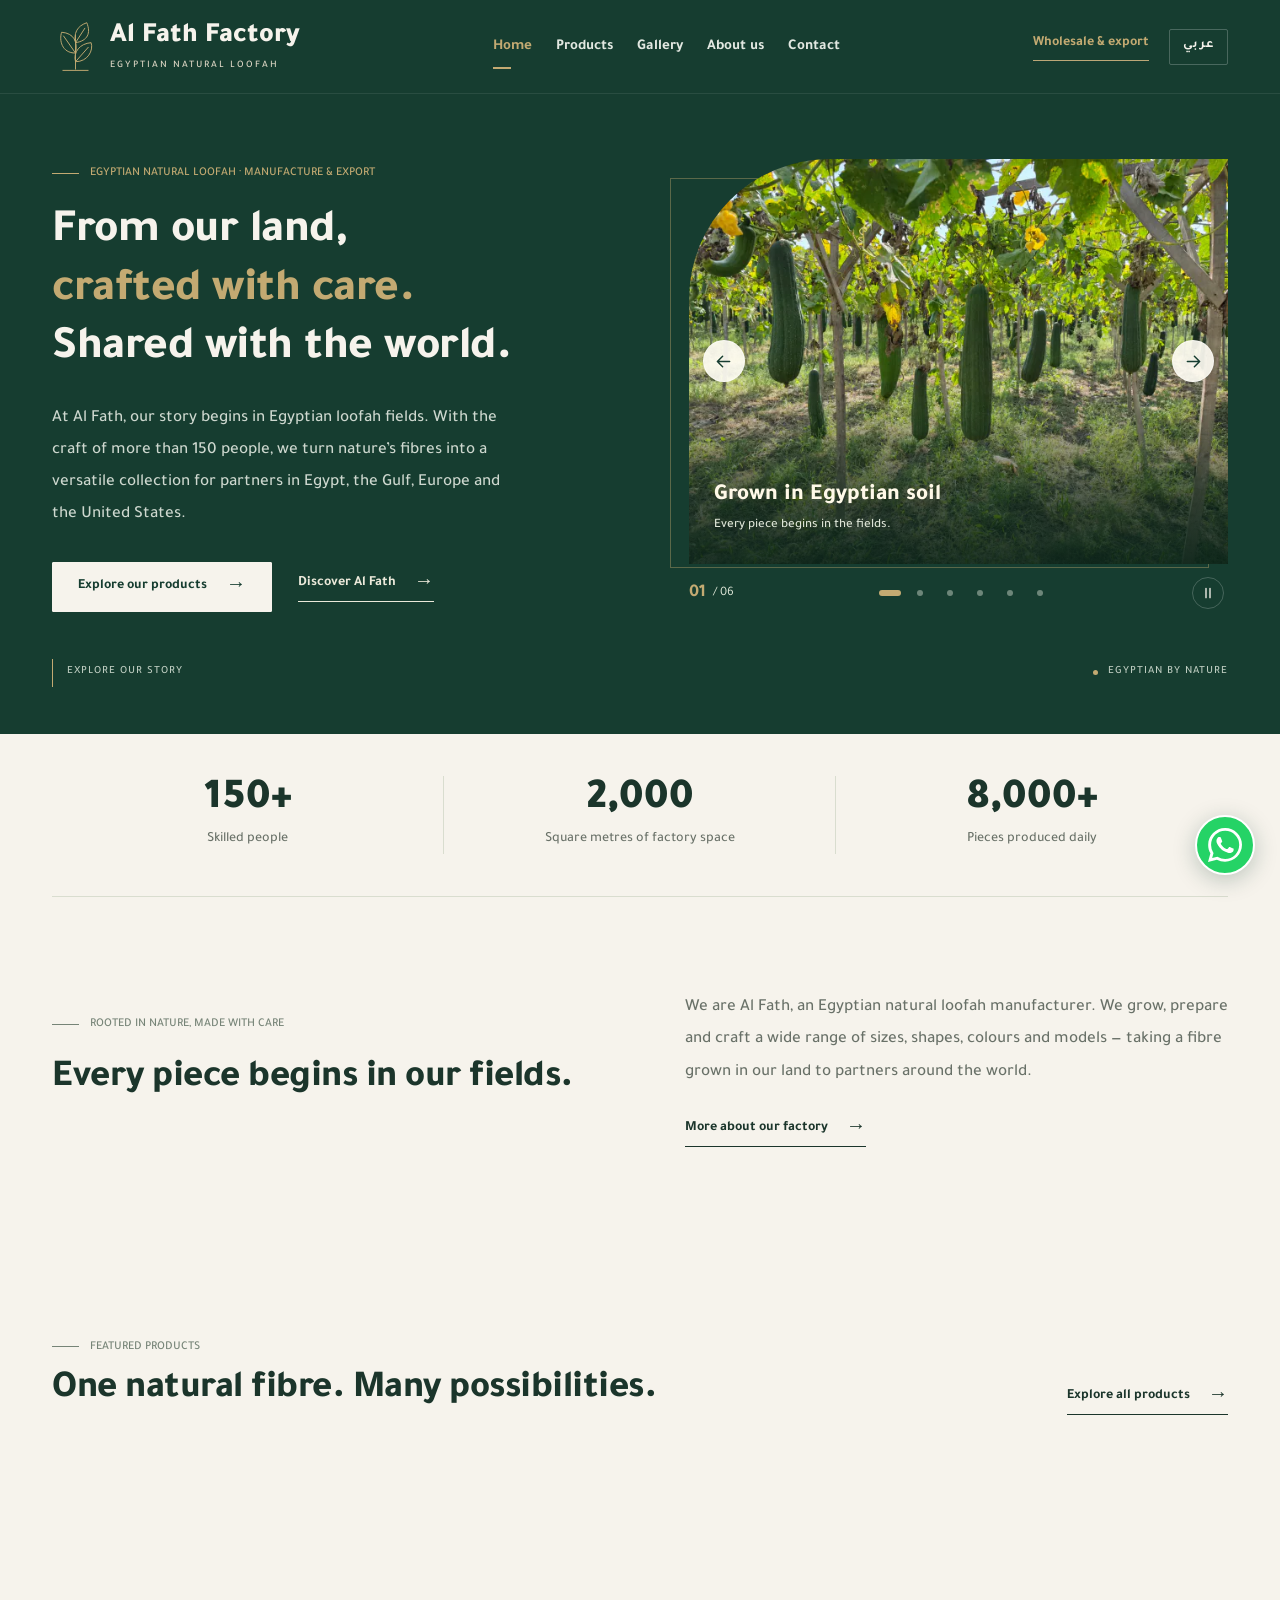
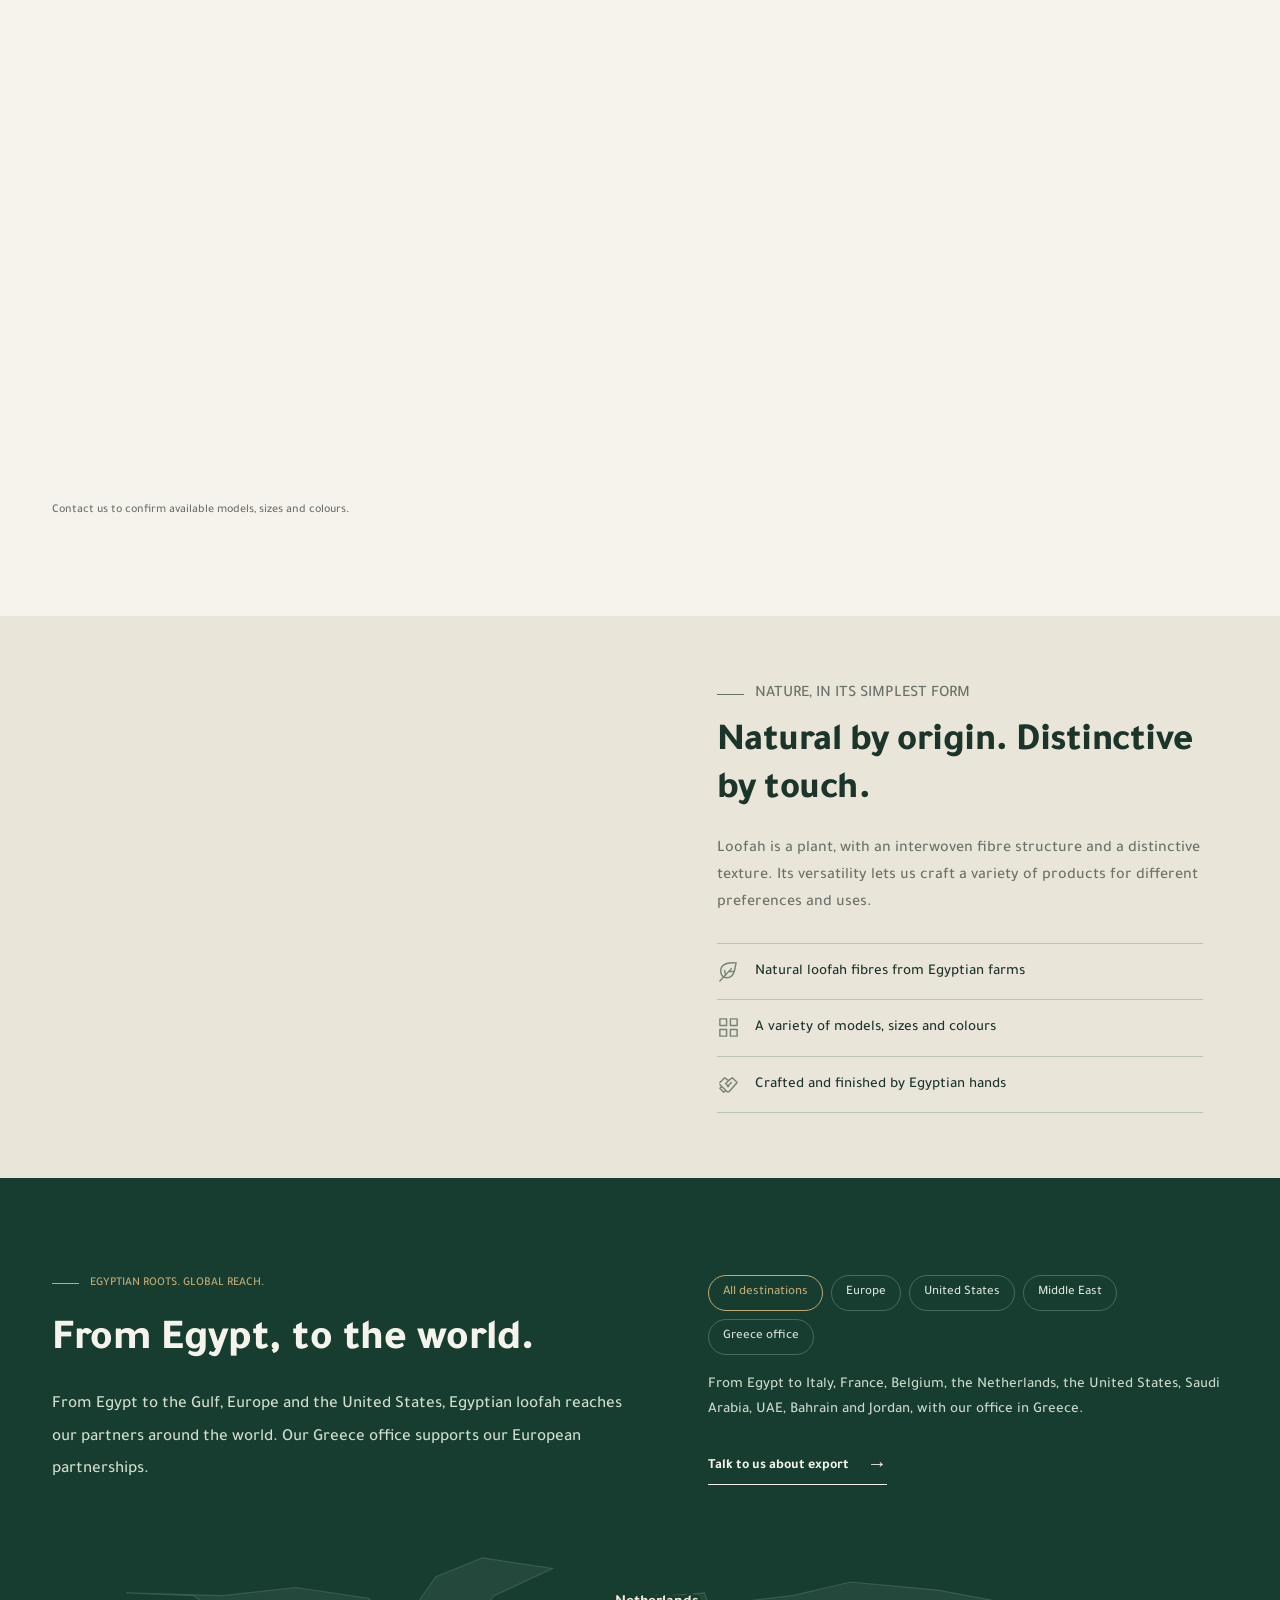
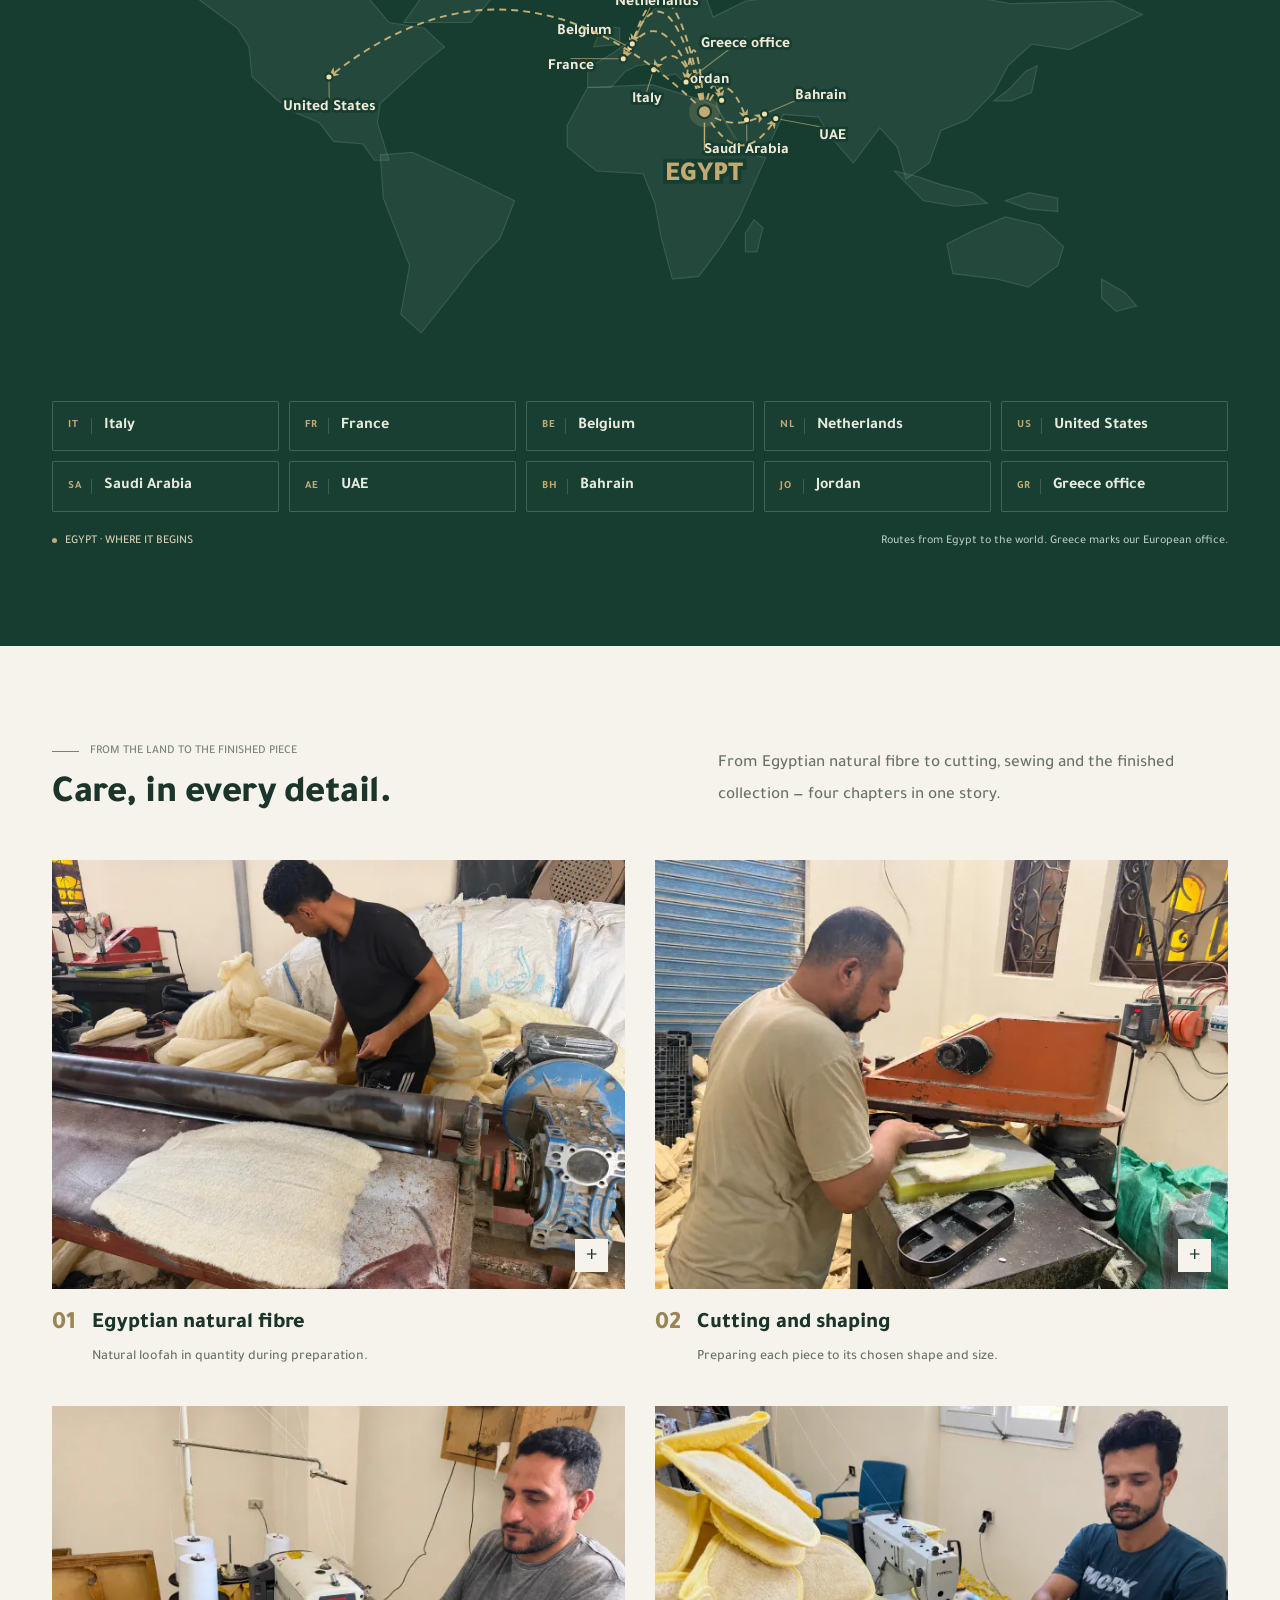
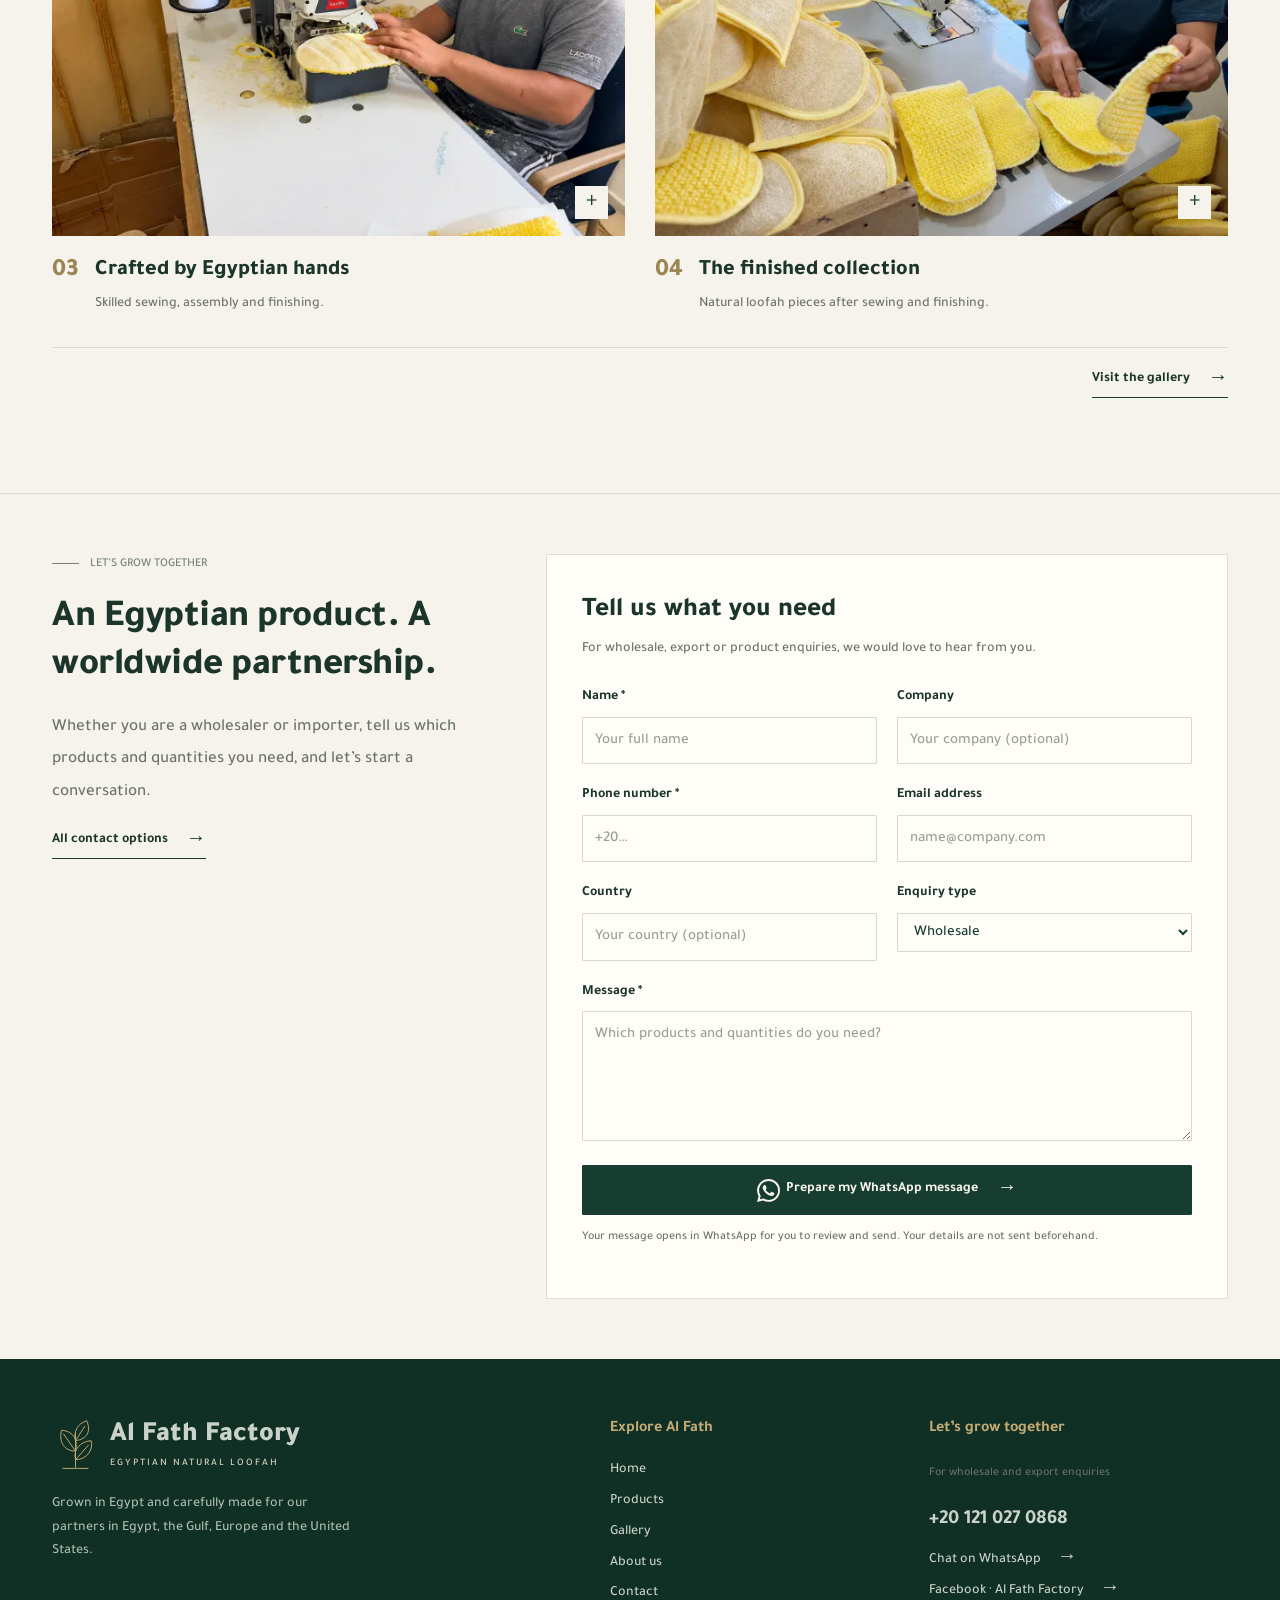
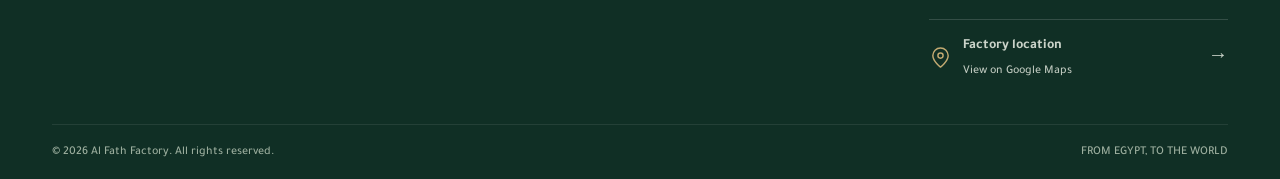
==== commit 16947d10: "Improve mobile catalogue layout and simplify colour labels" ====
--- a/index.html
+++ b/index.html
@@ -2,7 +2,7 @@
 <html lang="en" dir="ltr"><head><meta charset="utf-8"><meta name="viewport" content="width=device-width,initial-scale=1">
 <title>Home | Al Fath Factory</title><meta name="description" content="Al Fath Factory grows and manufactures Egyptian natural loofah. More than 150 skilled people and over 8,000 pieces daily for wholesale and export."><link rel="canonical" href="https://aboelazmrh.github.io/al-fath-loofah/"><link rel="alternate" hreflang="en" href="https://aboelazmrh.github.io/al-fath-loofah/"><link rel="alternate" hreflang="ar" href="https://aboelazmrh.github.io/al-fath-loofah/ar/"><link rel="alternate" hreflang="x-default" href="https://aboelazmrh.github.io/al-fath-loofah/">
 <meta name="theme-color" content="#163d30"><meta property="og:type" content="website"><meta property="og:site_name" content="Al Fath Factory"><meta property="og:title" content="Home | Al Fath Factory"><meta property="og:description" content="Al Fath Factory grows and manufactures Egyptian natural loofah. More than 150 skilled people and over 8,000 pieces daily for wholesale and export."><meta property="og:url" content="https://aboelazmrh.github.io/al-fath-loofah/"><meta property="og:locale" content="en_US"><meta property="og:locale:alternate" content="ar_EG"><meta property="og:image" content="https://aboelazmrh.github.io/al-fath-loofah/assets/share-cover.jpg"><meta property="og:image:width" content="1200"><meta property="og:image:height" content="630"><meta property="og:image:alt" content="Al Fath Factory — Egyptian natural loofah"><meta name="twitter:card" content="summary_large_image"><meta name="twitter:title" content="Home | Al Fath Factory"><meta name="twitter:description" content="Al Fath Factory grows and manufactures Egyptian natural loofah. More than 150 skilled people and over 8,000 pieces daily for wholesale and export."><meta name="twitter:image" content="https://aboelazmrh.github.io/al-fath-loofah/assets/share-cover.jpg">
-<link rel="icon" type="image/svg+xml" href="assets/favicon.svg"><link rel="preload" href="assets/tajawal-regular.woff" as="font" type="font/woff" crossorigin><link rel="preload" href="assets/tajawal-bold.woff" as="font" type="font/woff" crossorigin><link rel="stylesheet" href="assets/style.css?v=16-colors"><script src="assets/app.js?v=16-colors" defer></script></head>
+<link rel="icon" type="image/svg+xml" href="assets/favicon.svg"><link rel="preload" href="assets/tajawal-regular.woff" as="font" type="font/woff" crossorigin><link rel="preload" href="assets/tajawal-bold.woff" as="font" type="font/woff" crossorigin><link rel="stylesheet" href="assets/style.css?v=17-mobile"><script src="assets/app.js?v=17-mobile" defer></script></head>
 <body data-page="index" data-assets-base="assets/"><a class="skip" href="#main"><span>Skip to content</span></a><header class="site-header"><div class="wrap header-row"><a class="brand" href="index.html" aria-label="Al Fath Factory — Home">
     <svg class="brand-mark" viewbox="0 0 48 60" aria-hidden="true" fill="none" stroke="currentColor" stroke-width="1.1"><path d="M24 56V16M24 37C8 37 5 22 8 13c14 1 19 11 16 24Zm0-12c-2-10 1-19 13-23 5 12 1 21-13 23Zm0 22c14 0 21-13 18-22-13 1-21 11-18 22Z"/><path d="M10 17 24 37M35 8 24 25m15 5L24 47"/><path d="M9 57h30"/></svg>
     <span><strong class="brand-name">Al Fath Factory</strong><span class="brand-sub">EGYPTIAN NATURAL LOOFAH</span></span></a>
--- a/assets/style.css
+++ b/assets/style.css
@@ -20,7 +20,7 @@
 .button-row{display:flex;align-items:center;gap:26px;flex-wrap:wrap}.button{display:inline-flex;align-items:center;justify-content:center;min-height:49px;padding:12px 25px;border:1px solid var(--green);background:var(--green);color:var(--cream);font-size:12px;line-height:1.7;border-radius:1px;transition:background .25s,transform .25s;gap:6px}.button:hover{background:#275542;transform:translateY(-2px)}.button.light{background:var(--cream);border-color:var(--cream);color:var(--green)}.button.light:hover{background:#e6ddc9}.button.outline{background:transparent;color:var(--green);border-color:var(--line)}.button.outline:hover{background:var(--sand)}.text-link{font-size:12px;border-bottom:1px solid currentColor;padding-bottom:5px;display:inline-flex;align-items:center;gap:5px}.hero .text-link{color:#ebe9da}
 .hero-photo{position:relative;padding:0 0 19px 19px}.hero-photo:before{content:"";position:absolute;inset:19px 19px 0 0;border:1px solid #c3aa7266}.hero-photo>img{position:relative;width:100%;height:475px;object-fit:cover;object-position:48% 50%;border-radius:140px 0 0 0}.photo-caption{position:absolute;bottom:43px;inset-inline-end:22px;background:#f6f3ecef;color:var(--green);padding:10px 17px;font-size:11px;display:flex;align-items:center;gap:10px}.photo-caption svg{width:23px}.hero-bottom{margin-top:43px;display:flex;justify-content:space-between;align-items:center;font-size:10px;color:#bccbbf;letter-spacing:1px}.scroll-link{display:inline-flex;align-items:center;gap:14px}.scroll-link i{height:28px;width:1px;display:inline-block;background:var(--gold)}.origin{display:flex;align-items:center;gap:10px}.origin:before{content:"";width:5px;height:5px;border-radius:50%;background:var(--gold)}
 .stats{display:grid;grid-template-columns:repeat(4,1fr);padding:42px 0;border-bottom:1px solid var(--line)}.stat{text-align:center;border-inline-end:1px solid var(--line)}.stat:last-child{border:0}.stat strong{font-family:Tajawal,Arial,sans-serif;font-size:39px;line-height:1.35;font-weight:400;display:block;direction:ltr}.stat span{font-size:11px;color:var(--muted)}.section{padding:95px 0}.section.small{padding:60px 0}.section-head{display:flex;justify-content:space-between;align-items:flex-end;gap:25px;margin-bottom:35px}.section-head h2{margin-bottom:0}.section-head .eyebrow{margin-bottom:10px}.lead{color:var(--muted);max-width:600px;font-size:14px;line-height:2}.intro-grid{display:grid;grid-template-columns:1fr 1fr;gap:90px;align-items:center}.intro-grid .lead{margin-bottom:25px}.small-note{font-size:10px;color:var(--muted);margin:17px 0 0}.split-label{font-size:11px;color:var(--gold);font-family:Tajawal,Arial,sans-serif;letter-spacing:2px}
-.product-grid{display:grid;grid-template-columns:repeat(4,1fr);gap:24px}.product{min-width:0}.product-image{display:block;width:100%;aspect-ratio:1/1.1;overflow:hidden;position:relative;background:#e8e1d3;border:0;padding:0;border-radius:2px;text-align:start}.product-image:after{content:"+";position:absolute;bottom:14px;inset-inline-end:14px;background:var(--cream);color:var(--green);width:31px;height:31px;display:grid;place-items:center;font-family:Tajawal,Arial,sans-serif;transition:transform .2s}.product-image:hover:after{transform:rotate(90deg)}.product-image img{width:100%;height:100%;object-fit:cover;transition:transform .6s}.product-image:hover img{transform:scale(1.04)}.product h3{font-size:16px;margin:17px 0 1px}.product p{font-size:11px;color:var(--muted);margin-bottom:10px}.product .meta{font-size:10px;color:var(--sage);font-family:Tajawal,Arial,sans-serif;letter-spacing:1.4px}.crop-raw img{object-position:13% 42%;transform:scale(1.8);transform-origin:15% 40%}.crop-raw:hover img{transform:scale(1.88)}.crop-pad img{object-position:57% 22%;transform:scale(2.1);transform-origin:58% 12%}.crop-pad:hover img{transform:scale(2.18)}.crop-strap img{object-position:40% 65%;transform:scale(1.4);transform-origin:40% 65%}.crop-strap:hover img{transform:scale(1.48)}.crop-mitt img{object-position:92% 80%;transform:scale(1.8);transform-origin:90% 84%}.crop-mitt:hover img{transform:scale(1.88)}
+.product-grid{display:grid;gap:24px}.product{min-width:0}.product-image{display:block;width:100%;aspect-ratio:1/1.1;overflow:hidden;position:relative;background:#e8e1d3;border:0;padding:0;border-radius:2px;text-align:start}.product-image:after{content:"+";position:absolute;bottom:14px;inset-inline-end:14px;background:var(--cream);color:var(--green);width:31px;height:31px;display:grid;place-items:center;font-family:Tajawal,Arial,sans-serif;transition:transform .2s}.product-image:hover:after{transform:rotate(90deg)}.product-image img{width:100%;height:100%;object-fit:cover;transition:transform .6s}.product-image:hover img{transform:scale(1.04)}.product h3{font-size:16px;margin:17px 0 1px}.product p{font-size:11px;color:var(--muted);margin-bottom:10px}.product .meta{font-size:10px;color:var(--sage);font-family:Tajawal,Arial,sans-serif;letter-spacing:1.4px}.crop-raw img{object-position:13% 42%;transform:scale(1.8);transform-origin:15% 40%}.crop-raw:hover img{transform:scale(1.88)}.crop-pad img{object-position:57% 22%;transform:scale(2.1);transform-origin:58% 12%}.crop-pad:hover img{transform:scale(2.18)}.crop-strap img{object-position:40% 65%;transform:scale(1.4);transform-origin:40% 65%}.crop-strap:hover img{transform:scale(1.48)}.crop-mitt img{object-position:92% 80%;transform:scale(1.8);transform-origin:90% 84%}.crop-mitt:hover img{transform:scale(1.88)}
 .natural{background:var(--sand);display:grid;grid-template-columns:1fr 1fr}.natural-visual{min-height:470px;position:relative;overflow:hidden}.natural-visual img{width:100%;height:100%;object-fit:cover;position:absolute;object-position:15% 50%;transform:scale(1.5);transform-origin:15% 35%}.natural-number{position:absolute;bottom:24px;inset-inline-start:30px;padding:15px 24px;background:#f6f3ecef}.natural-number strong{display:block;font-family:Tajawal,Arial,sans-serif;font-size:40px;line-height:1.3}.natural-number small{font-size:10px}.natural-copy{padding:65px clamp(35px,6vw,95px);align-self:center}.natural-copy .eyebrow{margin-bottom:12px}.natural-copy p{font-size:13px;color:var(--muted)}.feature-list{padding:0;list-style:none;border-top:1px solid #bdc3b5;margin:25px 0 0}.feature-list li{border-bottom:1px solid #bdc3b5;padding:15px 0;display:flex;align-items:center;gap:15px;font-size:12px}.feature-list .icon{color:var(--sage);width:23px;height:23px}
 .dark{background:var(--green);color:var(--cream)}.export-grid{display:grid;grid-template-columns:.8fr 1.2fr;gap:65px;align-items:center}.export-grid .lead{color:#c1cfc3}.export-list{display:flex;gap:8px;flex-wrap:wrap;margin-top:25px}.region-button{background:transparent;border:1px solid #ffffff38;color:#d9e2d8;font-size:11px;padding:6px 14px;border-radius:20px}.region-button[aria-pressed=true],.region-button:hover{border-color:var(--gold);color:var(--gold)}.map-wrap{position:relative;direction:ltr}.world-map{width:100%;display:block;overflow:visible}.land{fill:#77918024;stroke:#88a18a38;stroke-width:.7}.map-grid{stroke:#94b09a0e;stroke-width:.7}.route{fill:none;stroke:var(--gold);stroke-width:1.4;stroke-dasharray:4 5;opacity:.65;animation:dash 30s linear infinite}.route.active{stroke-width:2.7;stroke-dasharray:none;opacity:1}.pin{fill:var(--gold);stroke:var(--green);stroke-width:2}.pin-halo{fill:none;stroke:var(--gold);opacity:.2;stroke-width:8}.map-label{fill:#e1d4b5;font-family:Loofah,Arial,sans-serif;font-size:10px}.map-note{font-size:10px;color:#b7c7bb;text-align:center;margin:5px 0 0}.region-description{min-height:48px;color:#d5ddcf;font-size:12px;margin:16px 0 0}.map-caption{display:flex;align-items:center;gap:8px;justify-content:center;margin-top:10px;color:#d6ccaf;font-size:10px}.map-caption:before{content:"";height:5px;width:5px;background:var(--gold);border-radius:100%}
 .story-strip{display:grid;grid-template-columns:1fr 1fr;gap:60px;align-items:center}.story-strip img{width:100%;aspect-ratio:1.35;object-fit:cover}.process{margin-top:45px;display:grid;grid-template-columns:repeat(4,1fr);gap:30px;counter-reset:steps}.step{border-top:1px solid var(--line);padding-top:20px}.step .number{font-family:Tajawal,Arial,sans-serif;color:var(--gold);font-size:28px}.step h3{font-size:17px;margin-top:15px}.step p{font-size:12px;color:var(--muted)}.cta{border-top:1px solid var(--line);padding:55px 0}.cta-row{display:flex;align-items:center;justify-content:space-between;gap:30px}.cta h2{font-size:30px;margin-bottom:5px}.cta p{font-size:12px;color:var(--muted);margin-bottom:0}
@@ -34,7 +34,7 @@
 [dir=ltr] h1,[dir=ltr] h2{font-family:Tajawal,Arial,sans-serif;line-height:1.3;letter-spacing:-1px}[dir=ltr] .hero h1{font-size:clamp(36px,3.65vw,50px)}[dir=ltr] .brand-name{font-family:Tajawal,Arial,sans-serif;font-size:22px}[dir=ltr] .brand-sub{font-size:8px;letter-spacing:2px}[dir=ltr] body{line-height:1.7}[dir=ltr] .main-nav{gap:24px}[dir=ltr] .main-nav a{font-size:12px}[dir=ltr] .contact-form .field label{font-size:12px}
 @media(min-width:1500px){:root{--max:1260px}.hero-photo>img{height:510px}.hero{padding-top:80px;padding-bottom:55px}}
 @media(max-width:1100px){.wrap{width:calc(100% - 64px)}.header-row{gap:20px}.main-nav{gap:18px}.header-contact{display:none}.hero-grid{gap:40px}.hero-photo>img{height:430px}.hero h1{font-size:46px}.intro-grid{gap:50px}.export-grid{gap:35px}.contact-grid{gap:40px}.footer-grid{gap:40px}.natural-copy{padding:45px 35px}}
-@media(max-width:800px){.wrap{width:calc(100% - 40px)}.header-row{height:78px;gap:15px}.brand-name{font-size:22px}.brand-sub{font-size:8px}.brand-mark{width:38px;height:42px}.menu-toggle{display:block}.header-actions{margin-inline-start:auto;gap:12px}.main-nav{position:absolute;top:78px;inset-inline:0;background:var(--deep);display:none;padding:14px 25px 25px;box-shadow:0 15px 20px #00000010}.main-nav.open{display:grid;gap:0}.main-nav a{padding:11px 10px}.main-nav a[aria-current]:after{inset-inline-start:10px;bottom:5px}.hero{padding:40px 0 30px}.hero-grid{grid-template-columns:1fr;gap:35px}.hero-copy{max-width:600px}.hero h1{font-size:45px;line-height:1.55;margin-bottom:15px}.hero-copy>p:not(.eyebrow){font-size:13px;max-width:540px}.hero-photo{margin:0;max-width:660px}.hero-photo>img{height:340px;border-radius:95px 0 0}.hero-bottom{margin-top:25px}.eyebrow{margin-bottom:15px}.stats{padding:28px 0}.stat strong{font-size:30px}.stat span{font-size:9px}.section{padding:65px 0}.section-head{align-items:flex-start}.section-head h2{font-size:30px}.section-head>.text-link{flex:none;margin-top:35px}.intro-grid{grid-template-columns:1fr;gap:18px}.intro-grid h2{max-width:530px}.product-grid{grid-template-columns:repeat(2,1fr);gap:30px 18px}.product-image{aspect-ratio:1.12}.natural{grid-template-columns:1fr}.natural-visual{min-height:350px;order:1}.natural-copy{padding:50px 25px;order:0}.export-grid{grid-template-columns:1fr;gap:30px}.export-grid .lead{max-width:580px}.map-wrap{max-width:680px}.story-strip{grid-template-columns:1fr;gap:25px}.process{grid-template-columns:repeat(2,1fr);gap:25px}.cta-row{align-items:flex-start}.cta h2{font-size:25px}.footer-grid{grid-template-columns:1fr 1fr;gap:35px}.footer-grid>div:first-child{grid-column:1/-1}.footer-grid p{max-width:450px}.contact-grid{grid-template-columns:1fr;gap:40px}.contact-intro{display:grid;grid-template-columns:1fr 1fr;gap:0 25px}.contact-intro>h2,.contact-intro>p{grid-column:1/-1}.contact-method{padding:15px 0}.gallery-grid{grid-template-columns:1fr 1fr}.gallery-card:nth-child(1),.gallery-card:nth-child(4){grid-column:span 1}.gallery-card img{height:260px}.values{gap:25px}.value h3{font-size:16px}.value p{font-size:11px}.page-heading{padding:40px 0}.page-heading h1{font-size:36px}[dir=ltr] .hero h1{font-size:45px}[dir=ltr] .main-nav{gap:0}}
+@media(max-width:800px){.wrap{width:calc(100% - 40px)}.header-row{height:78px;gap:15px}.brand-name{font-size:22px}.brand-sub{font-size:8px}.brand-mark{width:38px;height:42px}.menu-toggle{display:block}.header-actions{margin-inline-start:auto;gap:12px}.main-nav{position:absolute;top:78px;inset-inline:0;background:var(--deep);display:none;padding:14px 25px 25px;box-shadow:0 15px 20px #00000010}.main-nav.open{display:grid;gap:0}.main-nav a{padding:11px 10px}.main-nav a[aria-current]:after{inset-inline-start:10px;bottom:5px}.hero{padding:40px 0 30px}.hero-grid{grid-template-columns:1fr;gap:35px}.hero-copy{max-width:600px}.hero h1{font-size:45px;line-height:1.55;margin-bottom:15px}.hero-copy>p:not(.eyebrow){font-size:13px;max-width:540px}.hero-photo{margin:0;max-width:660px}.hero-photo>img{height:340px;border-radius:95px 0 0}.hero-bottom{margin-top:25px}.eyebrow{margin-bottom:15px}.stats{padding:28px 0}.stat strong{font-size:30px}.stat span{font-size:9px}.section{padding:65px 0}.section-head{align-items:flex-start}.section-head h2{font-size:30px}.section-head>.text-link{flex:none;margin-top:35px}.intro-grid{grid-template-columns:1fr;gap:18px}.intro-grid h2{max-width:530px}.product-image{aspect-ratio:1.12}.natural{grid-template-columns:1fr}.natural-visual{min-height:350px;order:1}.natural-copy{padding:50px 25px;order:0}.export-grid{grid-template-columns:1fr;gap:30px}.export-grid .lead{max-width:580px}.map-wrap{max-width:680px}.story-strip{grid-template-columns:1fr;gap:25px}.process{grid-template-columns:repeat(2,1fr);gap:25px}.cta-row{align-items:flex-start}.cta h2{font-size:25px}.footer-grid{grid-template-columns:1fr 1fr;gap:35px}.footer-grid>div:first-child{grid-column:1/-1}.footer-grid p{max-width:450px}.contact-grid{grid-template-columns:1fr;gap:40px}.contact-intro{display:grid;grid-template-columns:1fr 1fr;gap:0 25px}.contact-intro>h2,.contact-intro>p{grid-column:1/-1}.contact-method{padding:15px 0}.gallery-grid{grid-template-columns:1fr 1fr}.gallery-card:nth-child(1),.gallery-card:nth-child(4){grid-column:span 1}.gallery-card img{height:260px}.values{gap:25px}.value h3{font-size:16px}.value p{font-size:11px}.page-heading{padding:40px 0}.page-heading h1{font-size:36px}[dir=ltr] .hero h1{font-size:45px}[dir=ltr] .main-nav{gap:0}}
 @media(max-width:480px){.hero h1{font-size:36px}.hero .eyebrow{font-size:9px}.hero-photo>img{height:270px}.hero-photo{padding-bottom:14px;padding-left:14px}.photo-caption{font-size:9px;bottom:30px;padding:8px 12px}.hero-bottom{font-size:8px}.stats{grid-template-columns:1fr 1fr;gap:25px 0}.stat:nth-child(2){border:0}.stat strong{font-size:34px}.stat span{font-size:10px}.section-head{display:block}.section-head>.text-link{margin-top:18px}.section{padding:50px 0}h2{font-size:28px}.product h3{font-size:13px}.product p{font-size:10px}.product-image:after{width:26px;height:26px;font-size:16px;bottom:9px;inset-inline-end:9px}.natural-visual{min-height:290px}.natural-number strong{font-size:32px}.natural-copy{padding:40px 22px}.button-row{gap:20px}.button{font-size:11px;padding:12px 21px}.text-link{font-size:11px}.cta-row{display:block}.cta-row .button{margin-top:20px}.quote-band{padding:25px;display:block}.quote-band .button{margin-top:20px}.footer-grid{gap:28px 20px}.footer-bottom{display:block}.footer-bottom a{display:inline-block;margin-top:10px}.floating-whatsapp{width:47px;height:47px;bottom:16px;inset-inline-end:16px}.page-heading h1{font-size:31px}.page-heading .lead{font-size:12px}.catalog-grid{gap:30px 17px}.filter-button{font-size:10px;padding:6px 14px}.gallery-card img{height:190px}.gallery-caption{font-size:10px}.gallery-caption small{font-size:9px}.gallery-notice{font-size:10px}.values{grid-template-columns:1fr;gap:25px}.value p{font-size:12px}.contact-form{padding:24px 20px}.form-grid{grid-template-columns:1fr;gap:16px}.field.full{grid-column:auto}.contact-intro{display:block}.contact-method>a{font-size:16px}.modal-body{grid-template-columns:1fr}.modal-image{height:220px;min-height:220px}.modal-copy{padding:25px}.modal-copy h2{font-size:24px}.process{gap:20px}.step h3{font-size:15px}.step p{font-size:11px}[dir=ltr] .hero h1{font-size:37px}[dir=ltr] .brand-name{font-size:19px}.language{padding:4px 10px;font-size:11px}.map-label{font-size:11px}}
 @media(prefers-reduced-motion:reduce){html{scroll-behavior:auto}*,*:before,*:after{animation:none!important;transition:none!important}}
 /* Typography: Tajawal for reading and navigation; Lalezar for Arabic display headlines. */
@@ -222,6 +222,9 @@
 @media(max-width:360px){[dir=ltr] .brand-name{font-size:17px}.brand-sub{font-size:6.5px}.brand-mark{width:28px}.language{font-size:11px;padding-inline:7px}.carousel-stage{height:220px}.hero h1,[dir=ltr] .hero h1{font-size:28px}.stat strong{font-size:25px}}
 
 /* Product cards and photo viewer */
+.product-grid {
+  grid-template-columns: repeat(4, minmax(0, 1fr));
+}
 .catalog-grid {
   grid-template-columns: repeat(3, minmax(0, 1fr));
   max-width: 1080px;
@@ -293,6 +296,7 @@
 }
 .product-specs {
   display: grid;
+  grid-template-columns: minmax(0, 1fr);
   gap: 6px;
   width: 100%;
   margin: 0 0 12px;
@@ -319,6 +323,7 @@
 }
 .product-specs > .product-colors {
   display: grid;
+  grid-template-columns: minmax(0, 1fr);
   gap: 4px;
 }
 .product-colors dd {
@@ -329,9 +334,12 @@
 }
 .product-swatches {
   display: inline-flex;
+  flex-wrap: wrap;
+  max-width: 100%;
   gap: 4px;
 }
 .product-swatch {
+  flex: none;
   width: 34px;
   height: 34px;
   padding: 4px;
@@ -427,18 +435,28 @@
 .modal-thumbnail[aria-pressed="true"] {
   border-color: var(--green);
 }
-@media (max-width: 800px) {
-  .catalog-grid {
+@media (max-width: 1100px) {
+  .product-grid {
     grid-template-columns: repeat(2, minmax(0, 1fr));
     gap: 16px;
   }
 }
 @media (max-width: 640px) {
+  .product-grid {
+    grid-template-columns: minmax(0, 1fr);
+  }
+  .product-image.catalog-photo {
+    max-height: 350px;
+  }
+  .product-swatch {
+    width: 40px;
+    height: 40px;
+  }
   .modal.product-modal {
     width: calc(100% - 20px);
   }
   .product-modal .modal-body {
-    grid-template-columns: 1fr;
+    grid-template-columns: minmax(0, 1fr);
   }
   .product-modal .modal-image {
     height: clamp(190px, 39dvh, 330px);
@@ -469,8 +487,3 @@
     padding: 10px 10px 37px;
   }
 }
-@media (max-width: 360px) {
-  .catalog-grid {
-    grid-template-columns: 1fr;
-  }
-}
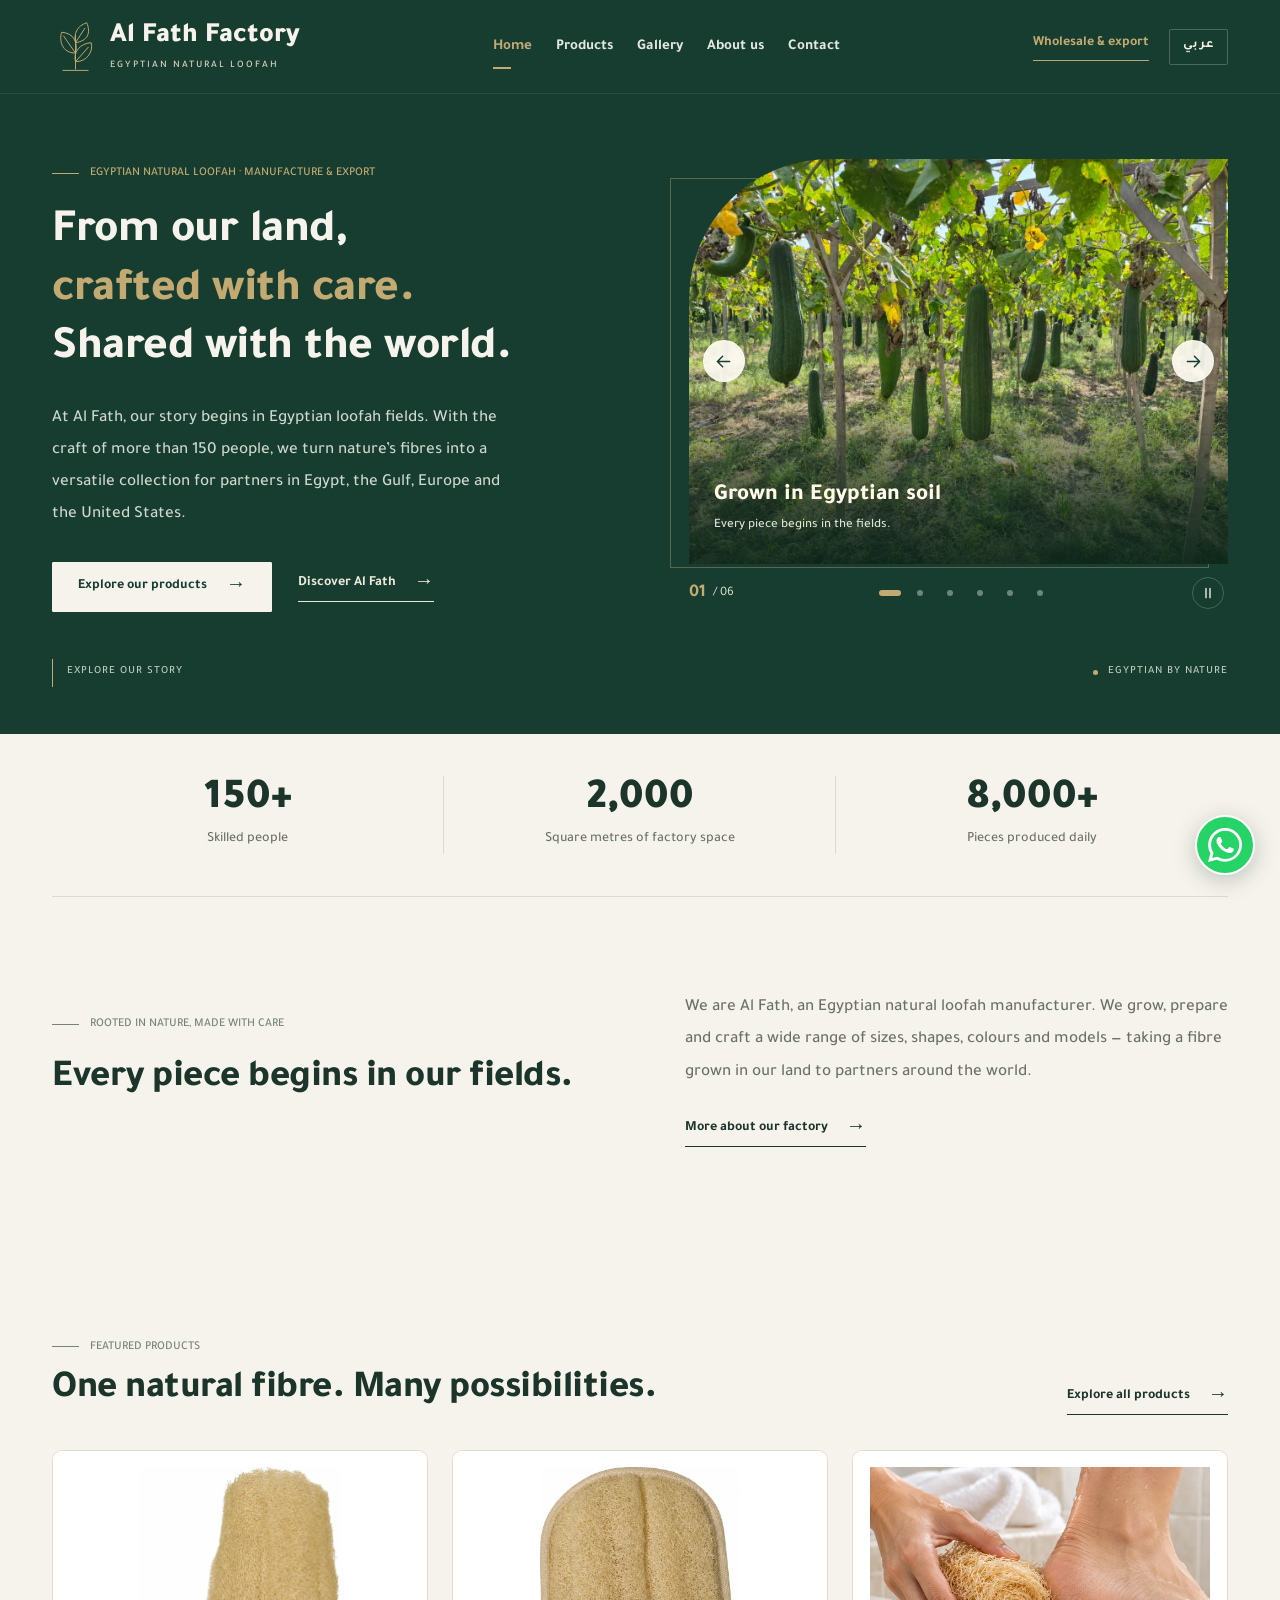
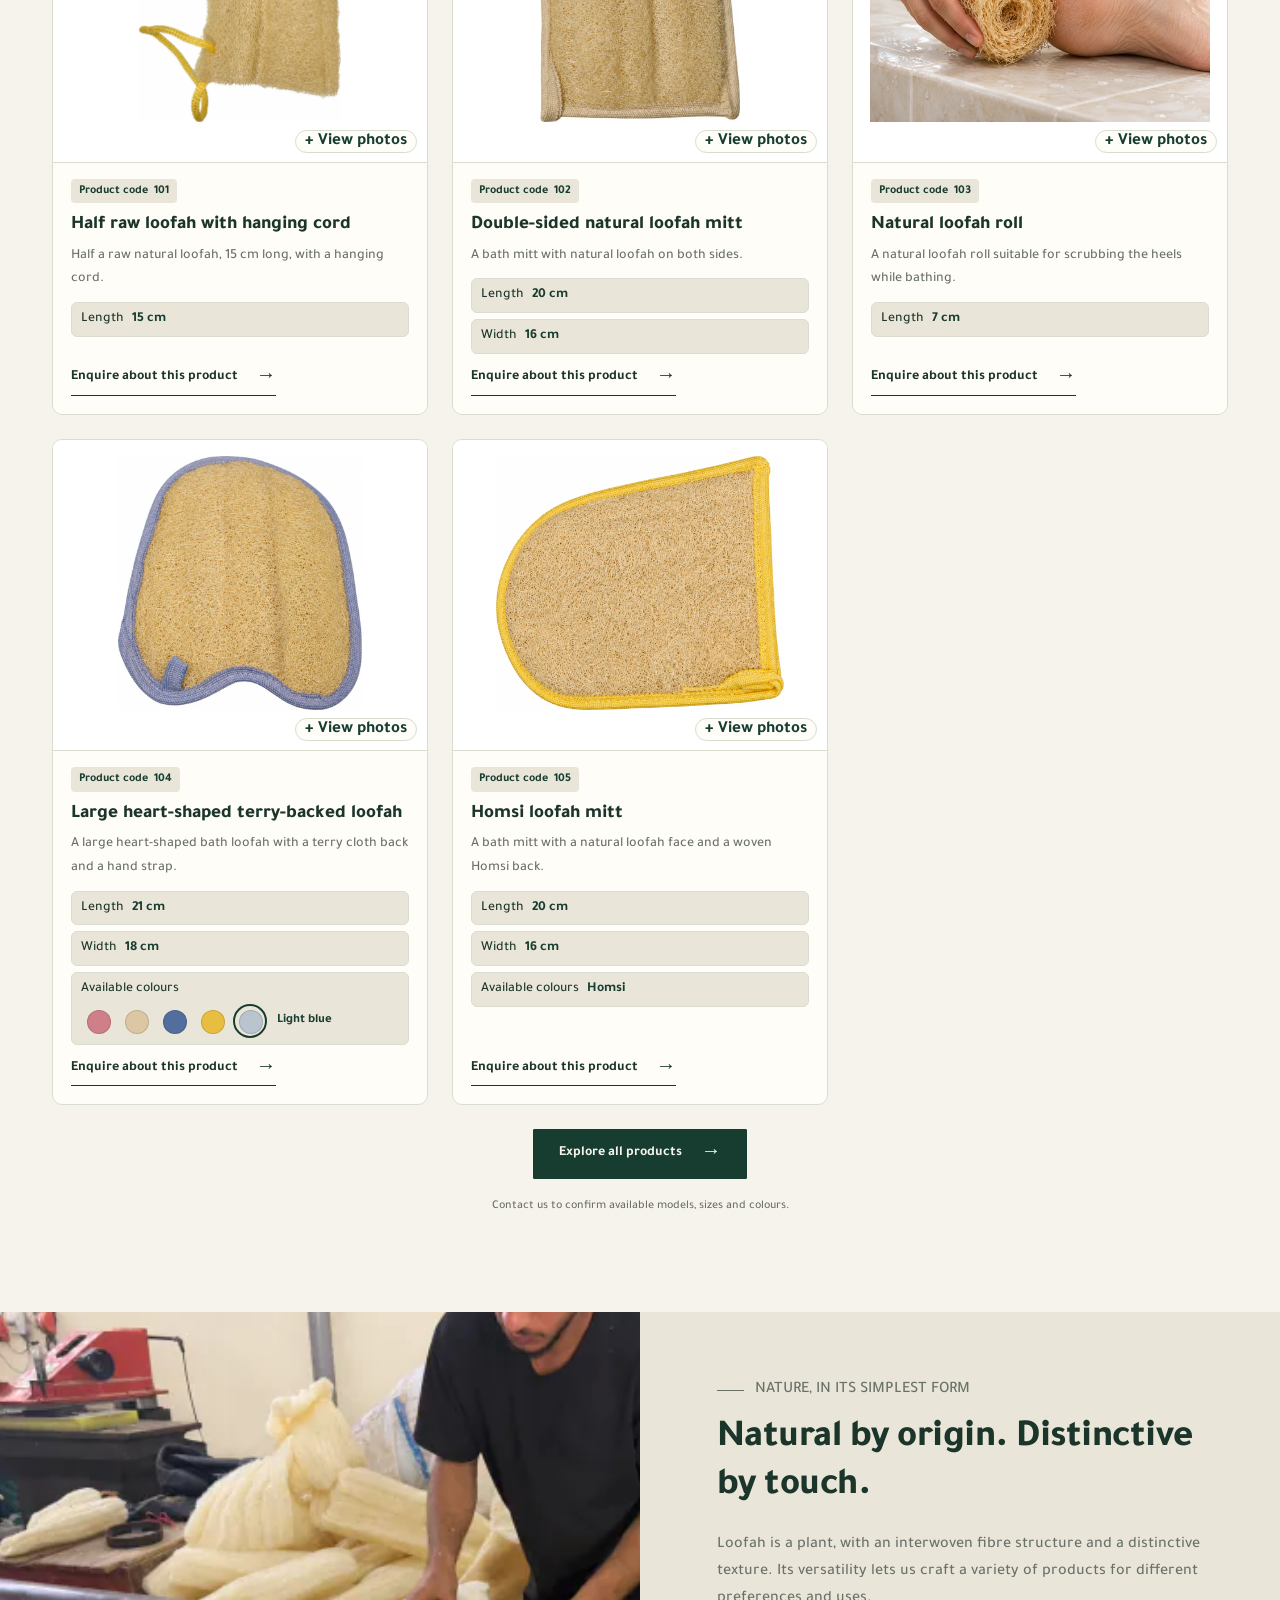
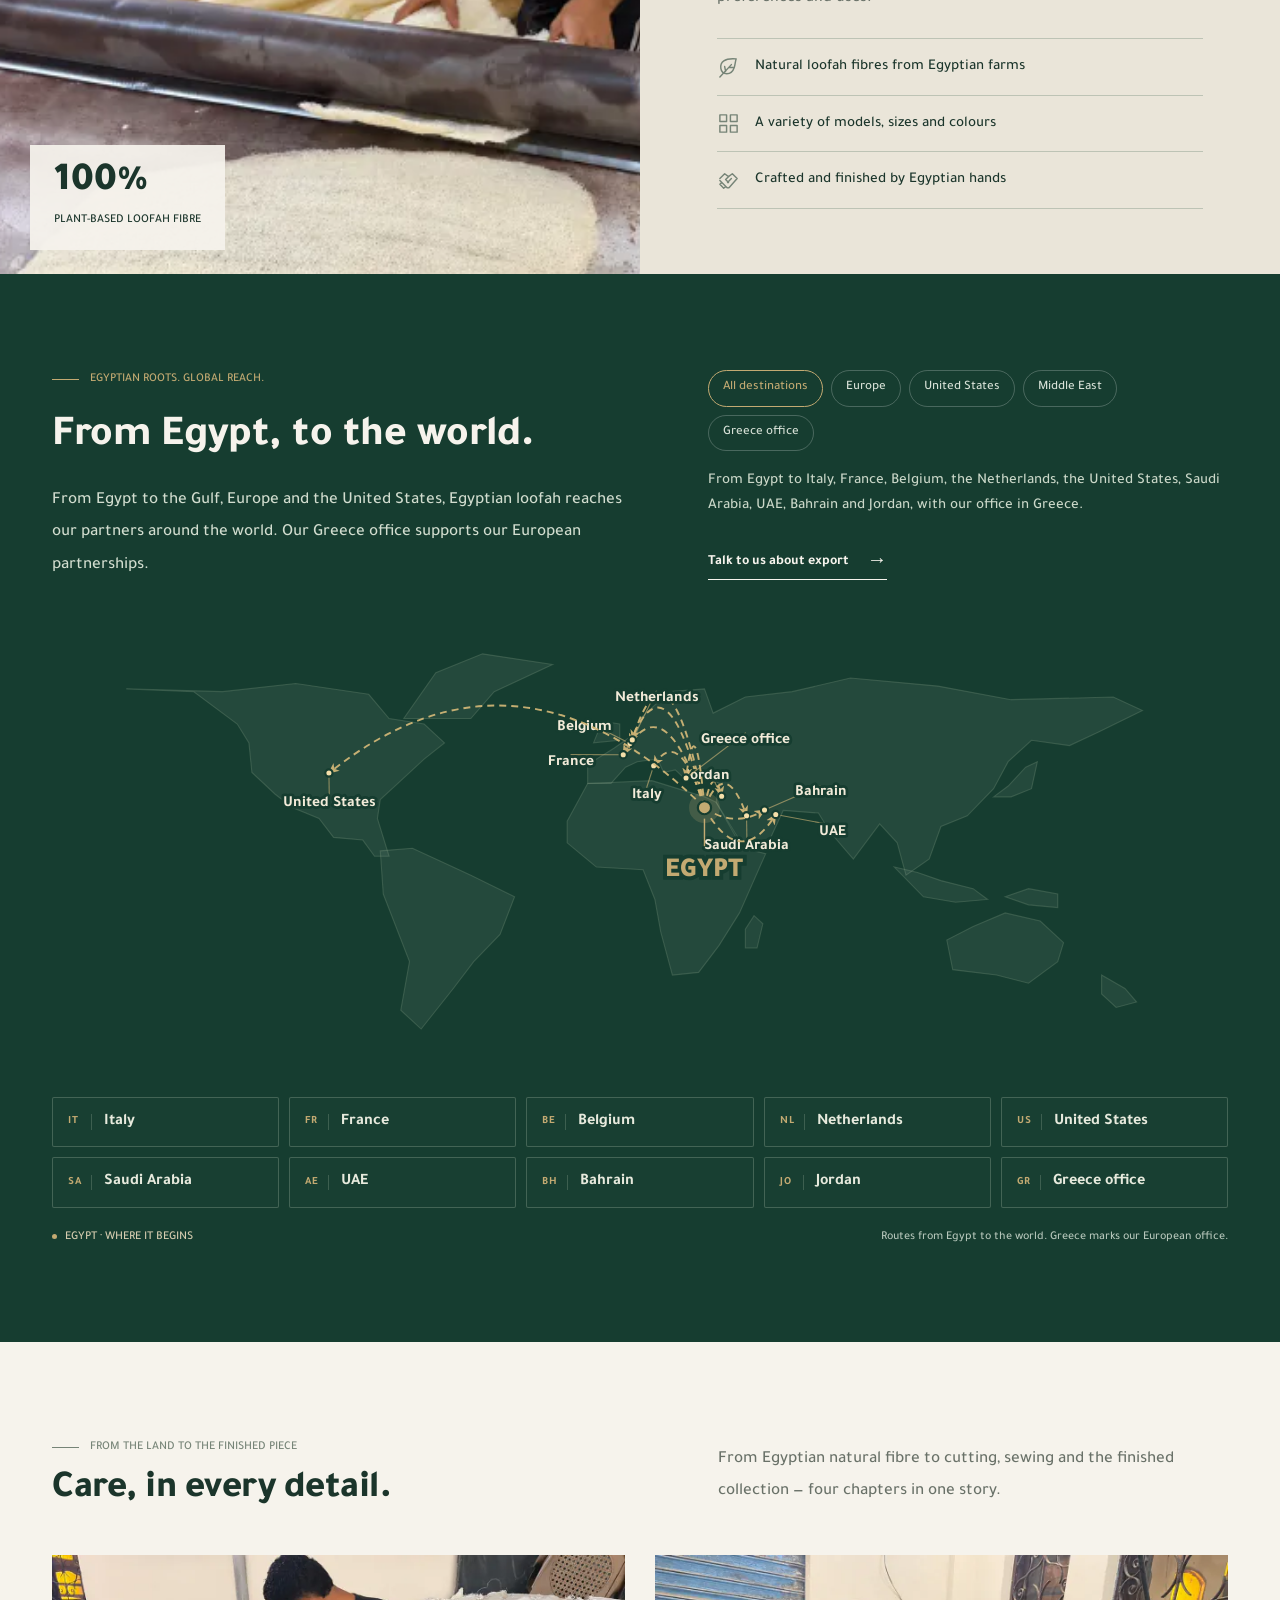
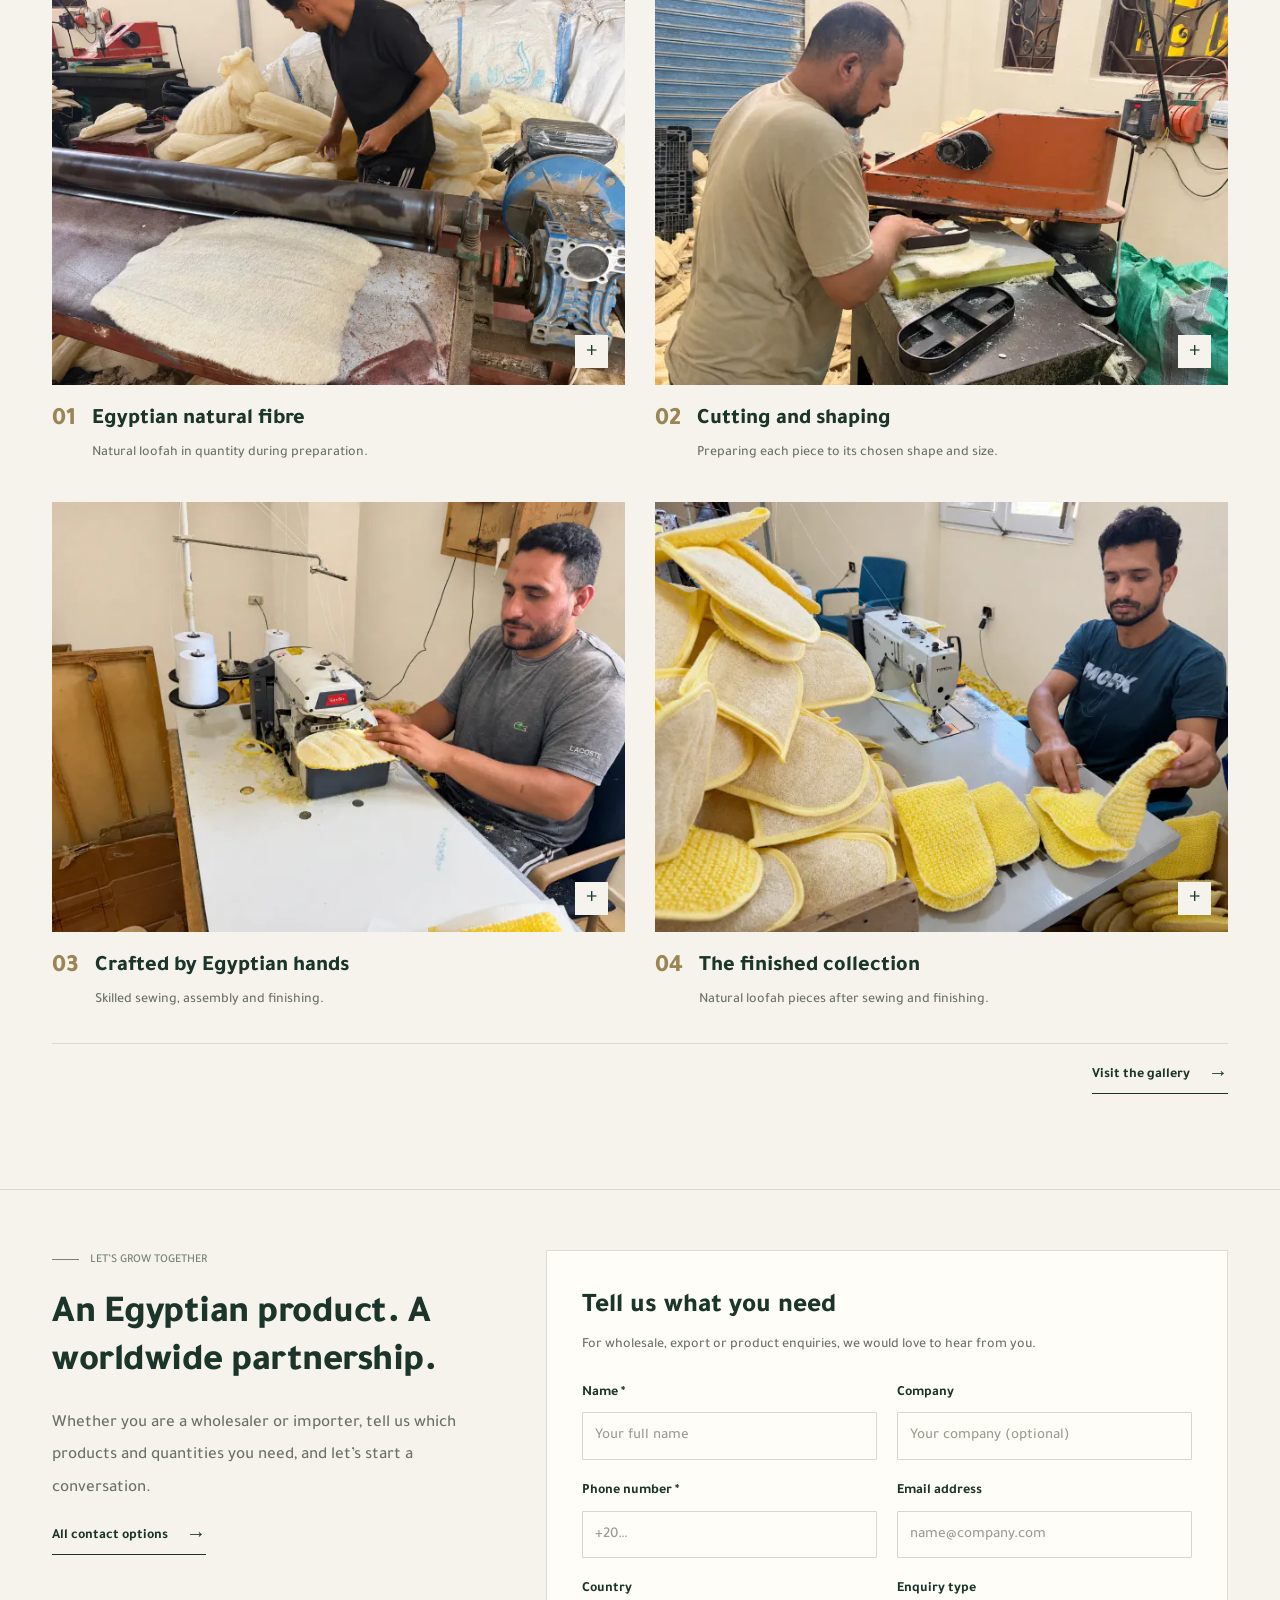
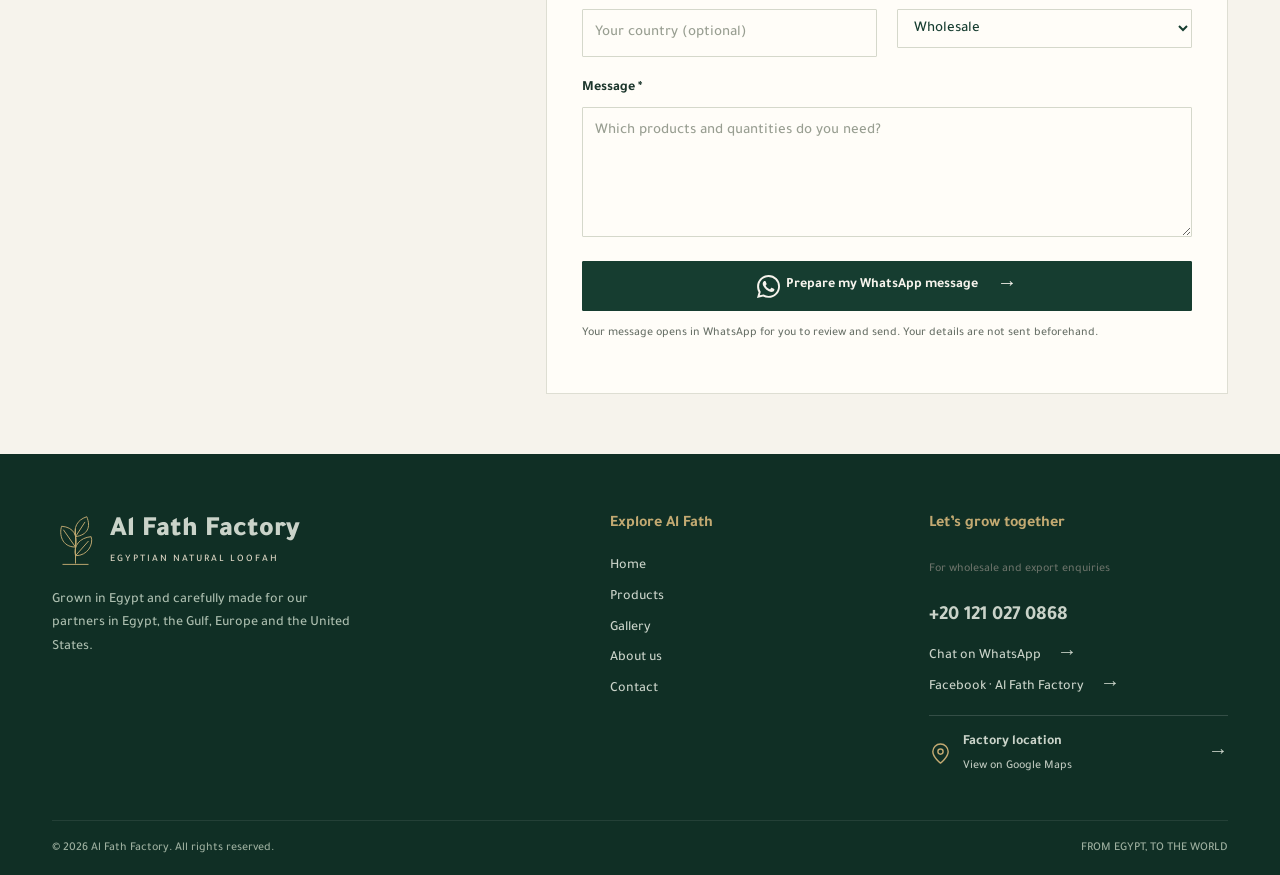
==== commit 31725b97: "Add a catalogue button below five featured products" ====
--- a/index.html
+++ b/index.html
@@ -2,7 +2,7 @@
 <html lang="en" dir="ltr"><head><meta charset="utf-8"><meta name="viewport" content="width=device-width,initial-scale=1">
 <title>Home | Al Fath Factory</title><meta name="description" content="Al Fath Factory grows and manufactures Egyptian natural loofah. More than 150 skilled people and over 8,000 pieces daily for wholesale and export."><link rel="canonical" href="https://aboelazmrh.github.io/al-fath-loofah/"><link rel="alternate" hreflang="en" href="https://aboelazmrh.github.io/al-fath-loofah/"><link rel="alternate" hreflang="ar" href="https://aboelazmrh.github.io/al-fath-loofah/ar/"><link rel="alternate" hreflang="x-default" href="https://aboelazmrh.github.io/al-fath-loofah/">
 <meta name="theme-color" content="#163d30"><meta property="og:type" content="website"><meta property="og:site_name" content="Al Fath Factory"><meta property="og:title" content="Home | Al Fath Factory"><meta property="og:description" content="Al Fath Factory grows and manufactures Egyptian natural loofah. More than 150 skilled people and over 8,000 pieces daily for wholesale and export."><meta property="og:url" content="https://aboelazmrh.github.io/al-fath-loofah/"><meta property="og:locale" content="en_US"><meta property="og:locale:alternate" content="ar_EG"><meta property="og:image" content="https://aboelazmrh.github.io/al-fath-loofah/assets/share-cover.jpg"><meta property="og:image:width" content="1200"><meta property="og:image:height" content="630"><meta property="og:image:alt" content="Al Fath Factory — Egyptian natural loofah"><meta name="twitter:card" content="summary_large_image"><meta name="twitter:title" content="Home | Al Fath Factory"><meta name="twitter:description" content="Al Fath Factory grows and manufactures Egyptian natural loofah. More than 150 skilled people and over 8,000 pieces daily for wholesale and export."><meta name="twitter:image" content="https://aboelazmrh.github.io/al-fath-loofah/assets/share-cover.jpg">
-<link rel="icon" type="image/svg+xml" href="assets/favicon.svg"><link rel="preload" href="assets/tajawal-regular.woff" as="font" type="font/woff" crossorigin><link rel="preload" href="assets/tajawal-bold.woff" as="font" type="font/woff" crossorigin><link rel="stylesheet" href="assets/style.css?v=17-mobile"><script src="assets/app.js?v=17-mobile" defer></script></head>
+<link rel="icon" type="image/svg+xml" href="assets/favicon.svg"><link rel="preload" href="assets/tajawal-regular.woff" as="font" type="font/woff" crossorigin><link rel="preload" href="assets/tajawal-bold.woff" as="font" type="font/woff" crossorigin><link rel="stylesheet" href="assets/style.css?v=18-featured"><script src="assets/app.js?v=17-mobile" defer></script></head>
 <body data-page="index" data-assets-base="assets/"><a class="skip" href="#main"><span>Skip to content</span></a><header class="site-header"><div class="wrap header-row"><a class="brand" href="index.html" aria-label="Al Fath Factory — Home">
     <svg class="brand-mark" viewbox="0 0 48 60" aria-hidden="true" fill="none" stroke="currentColor" stroke-width="1.1"><path d="M24 56V16M24 37C8 37 5 22 8 13c14 1 19 11 16 24Zm0-12c-2-10 1-19 13-23 5 12 1 21-13 23Zm0 22c14 0 21-13 18-22-13 1-21 11-18 22Z"/><path d="M10 17 24 37M35 8 24 25m15 5L24 47"/><path d="M9 57h30"/></svg>
     <span><strong class="brand-name">Al Fath Factory</strong><span class="brand-sub">EGYPTIAN NATURAL LOOFAH</span></span></a>
@@ -65,8 +65,22 @@
         <p>A large heart-shaped bath loofah with a terry cloth back and a hand strap.</p><dl class="product-specs"><div><dt>Length</dt><dd><bdi dir="ltr">21</bdi> <span>cm</span></dd></div><div><dt>Width</dt><dd><bdi dir="ltr">18</bdi> <span>cm</span></dd></div><div class="product-colors"><dt>Available colours</dt><dd><span class="product-swatches" role="group" aria-label="Product colours"><button class="product-swatch" type="button" data-product-color="rose" style="--swatch-color:#cf7f87" title="Rose" aria-label="Rose" aria-pressed="false"></button><button class="product-swatch" type="button" data-product-color="beige" style="--swatch-color:#ddc6a4" title="Beige" aria-label="Beige" aria-pressed="false"></button><button class="product-swatch" type="button" data-product-color="blue" style="--swatch-color:#526e9d" title="Blue" aria-label="Blue" aria-pressed="false"></button><button class="product-swatch" type="button" data-product-color="yellow" style="--swatch-color:#e7be40" title="Yellow" aria-label="Yellow" aria-pressed="false"></button><button class="product-swatch" type="button" data-product-color="light-blue" style="--swatch-color:#bac4cf" title="Light blue" aria-label="Light blue" aria-pressed="true"></button></span><span class="product-color-name" data-color-name aria-live="polite">Light blue</span></dd></div></dl>
         <a class="text-link" data-product-enquiry href="contact.html?product=104&amp;catalog=2&amp;color=light-blue"><span>Enquire about this product</span><span class="arrow" aria-hidden="true">←</span></a>
       </div>
+    </article><article class="product catalog-product reveal" data-category="mitts">
+      <button class="product-image catalog-photo" type="button" data-product="105" aria-haspopup="dialog" aria-label="View photos of Homsi loofah mitt, code 105">
+        <img src="assets/products/105-1.webp?v=2" alt="Homsi loofah mitt" loading="lazy" decoding="async">
+        <span class="product-photo-action" aria-hidden="true"><span>+</span><span>View photos</span></span>
+      </button>
+      <div class="product-details">
+        <div class="product-code"><span>Product code</span> <bdi>105</bdi></div>
+        <h3>Homsi loofah mitt</h3>
+        <p>A bath mitt with a natural loofah face and a woven Homsi back.</p><dl class="product-specs"><div><dt>Length</dt><dd><bdi dir="ltr">20</bdi> <span>cm</span></dd></div><div><dt>Width</dt><dd><bdi dir="ltr">16</bdi> <span>cm</span></dd></div><div><dt>Available colours</dt><dd>Homsi</dd></div></dl>
+        <a class="text-link" data-product-enquiry href="contact.html?product=105&amp;catalog=2"><span>Enquire about this product</span><span class="arrow" aria-hidden="true">←</span></a>
+      </div>
     </article></div>
-      <p class="small-note">Contact us to confirm available models, sizes and colours.</p>
+      <div class="featured-actions">
+        <a class="button" href="products.html"><span>Explore all products</span><span class="arrow" aria-hidden="true">←</span></a>
+        <p class="small-note">Contact us to confirm available models, sizes and colours.</p>
+      </div>
     </div></section>
     <section class="natural"><div class="natural-visual"><img src="assets/factory-09-thumb.webp" width="1448" height="1086" loading="lazy" alt="Preparing natural loofah fibres" srcset="assets/factory-09-thumb.webp 640w, assets/factory-09-display.webp 1280w" sizes="(max-width:800px) calc(100vw - 40px), 600px" decoding="async"><div class="natural-number"><strong>100%</strong><small>PLANT-BASED LOOFAH FIBRE</small></div></div><div class="natural-copy"><p class="eyebrow">NATURE, IN ITS SIMPLEST FORM</p><h2>Natural by origin. Distinctive by touch.</h2><p>Loofah is a plant, with an interwoven fibre structure and a distinctive texture. Its versatility lets us craft a variety of products for different preferences and uses.</p><ul class="feature-list"><li><svg class="icon" viewbox="0 0 24 24" aria-hidden="true"><path d="M20 3C8 2 3 6 4 13c1 7 11 8 14-1 1-3 1-6 2-9Z"/><path d="M3 22 15 9M9 16l-1-5m5 1h4"/></svg><span>Natural loofah fibres from Egyptian farms</span></li><li><svg class="icon" viewbox="0 0 24 24" aria-hidden="true"><rect x="3" y="3" width="7" height="7"/><rect x="14" y="3" width="7" height="7"/><rect x="3" y="14" width="7" height="7"/><rect x="14" y="14" width="7" height="7"/></svg><span>A variety of models, sizes and colours</span></li><li><svg class="icon" viewbox="0 0 24 24" aria-hidden="true"><path d="m3 10 5-5 4 3 4-3 5 5-8 9a2 2 0 0 1-3 0L3 12m2 2-2 2 4 4 2-2m6-8-4 4m1-6-3 3 3 3"/></svg><span>Crafted and finished by Egyptian hands</span></li></ul></div></section>
     <section class="section dark export-section" id="export"><div class="wrap"><div class="export-intro"><div><p class="eyebrow">EGYPTIAN ROOTS. GLOBAL REACH.</p><h2>From Egypt, to the world.</h2><p class="lead">From Egypt to the Gulf, Europe and the United States, Egyptian loofah reaches our partners around the world. Our Greece office supports our European partnerships.</p></div><div class="export-controls"><div class="export-list" role="group" aria-label="Export regions">
--- a/assets/style.css
+++ b/assets/style.css
@@ -223,10 +223,16 @@
 
 /* Product cards and photo viewer */
 .product-grid {
-  grid-template-columns: repeat(4, minmax(0, 1fr));
+  grid-template-columns: repeat(3, minmax(0, 1fr));
+}
+.featured-actions {
+  margin-block-start: 24px;
+  text-align: center;
+}
+.featured-actions .small-note {
+  margin-inline: auto;
 }
 .catalog-grid {
-  grid-template-columns: repeat(3, minmax(0, 1fr));
   max-width: 1080px;
   margin-inline: auto;
   gap: 24px;
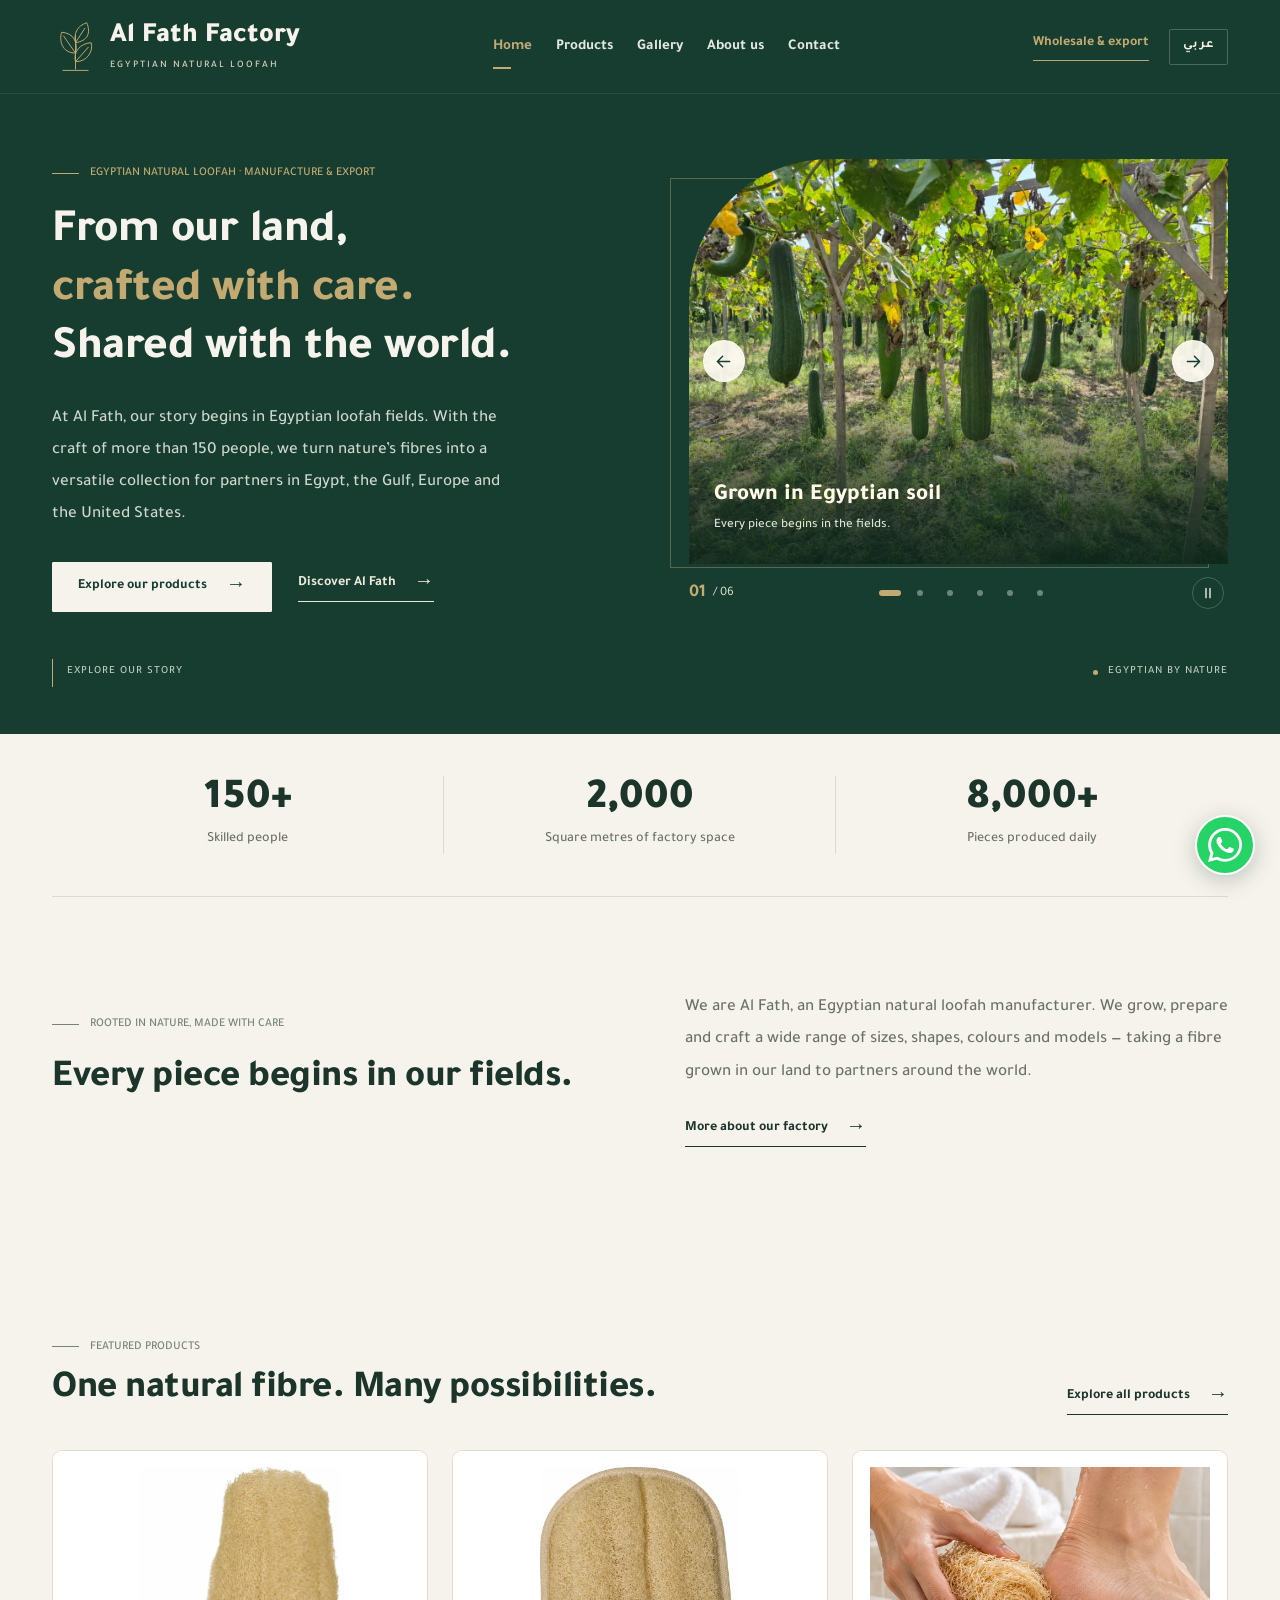
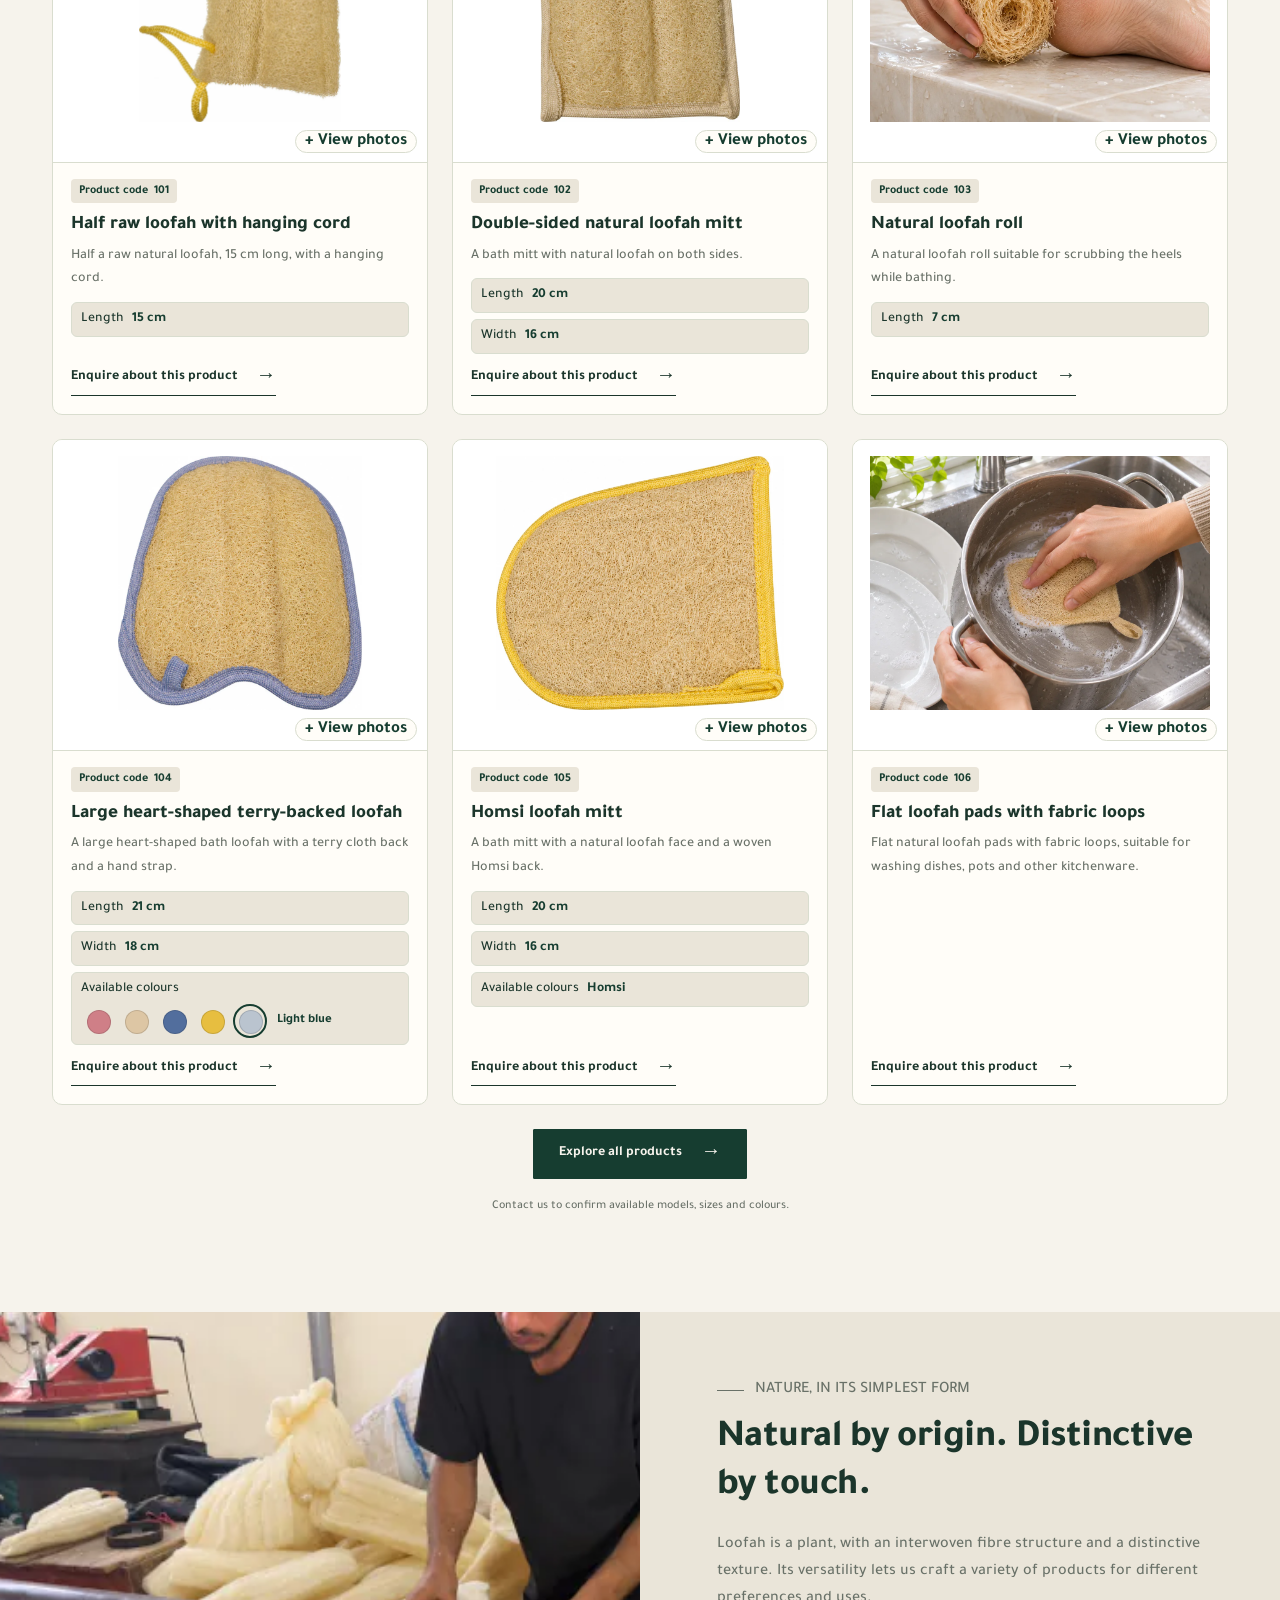
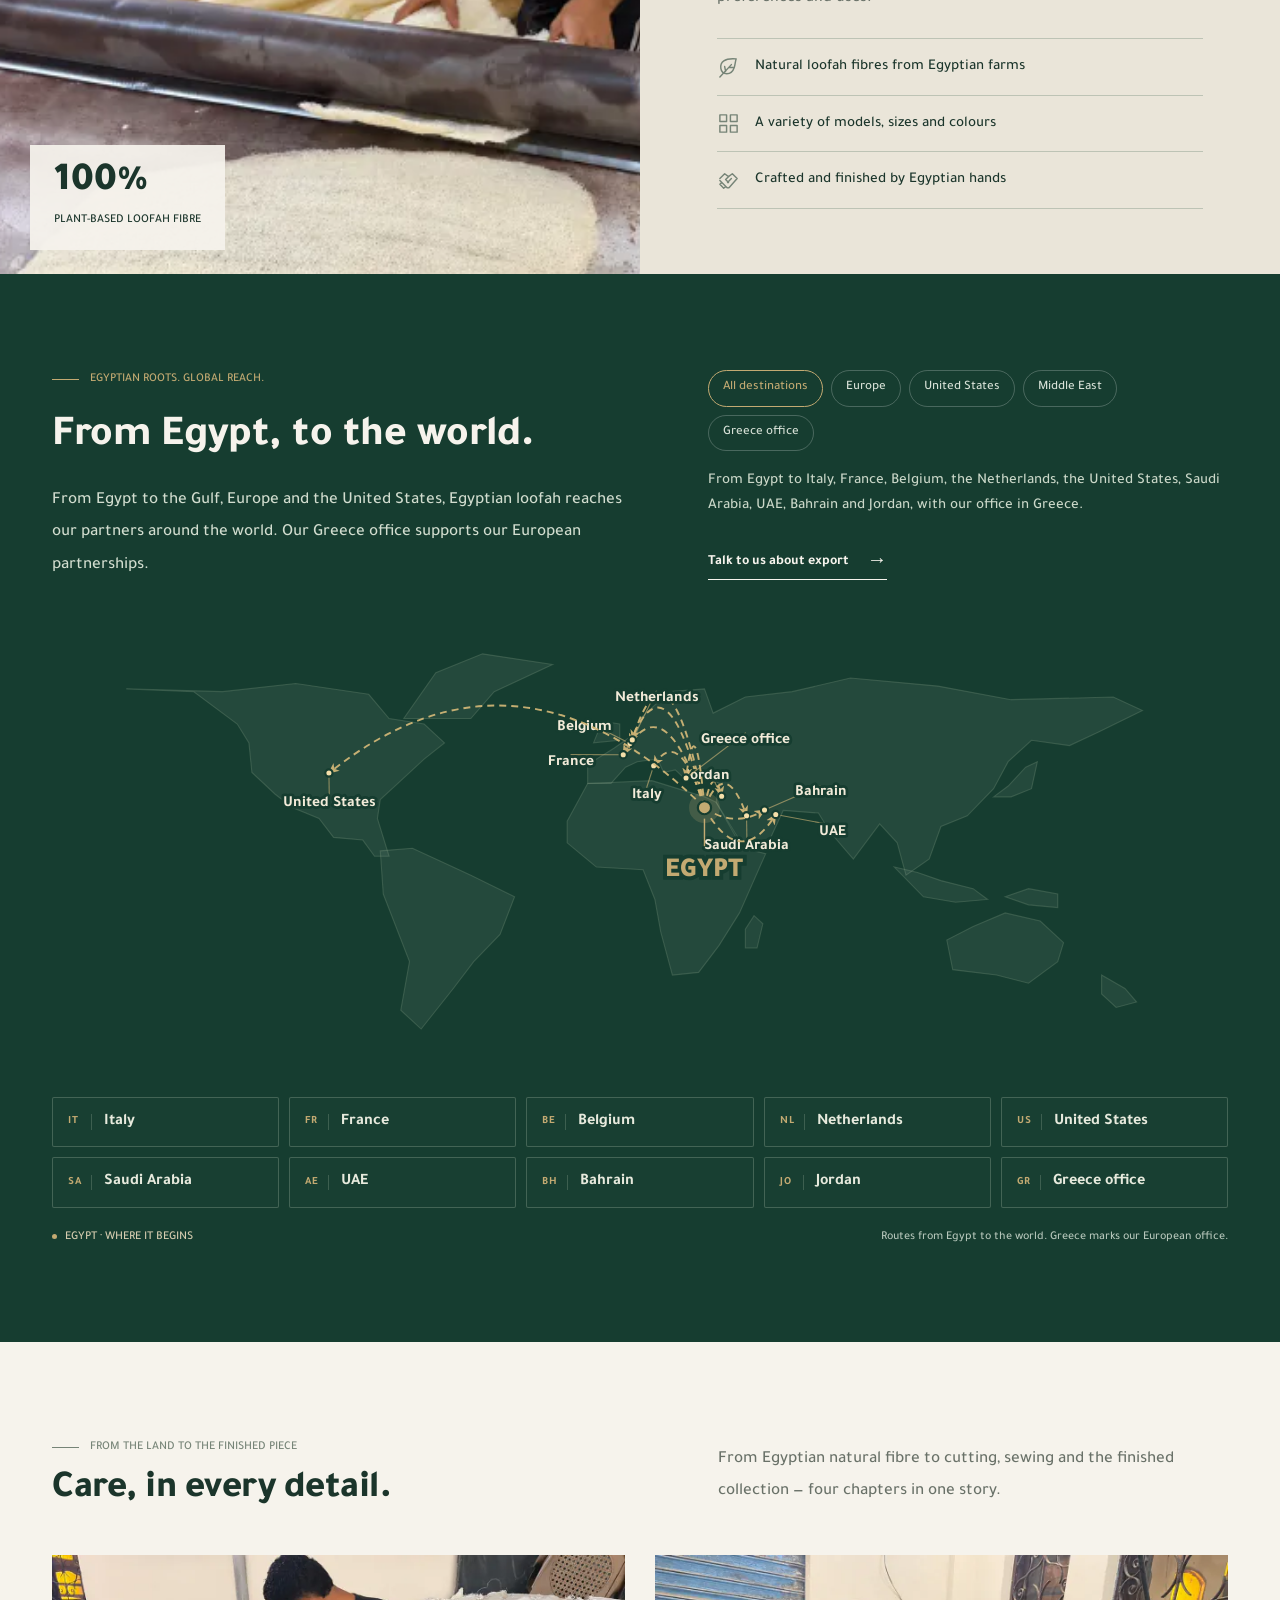
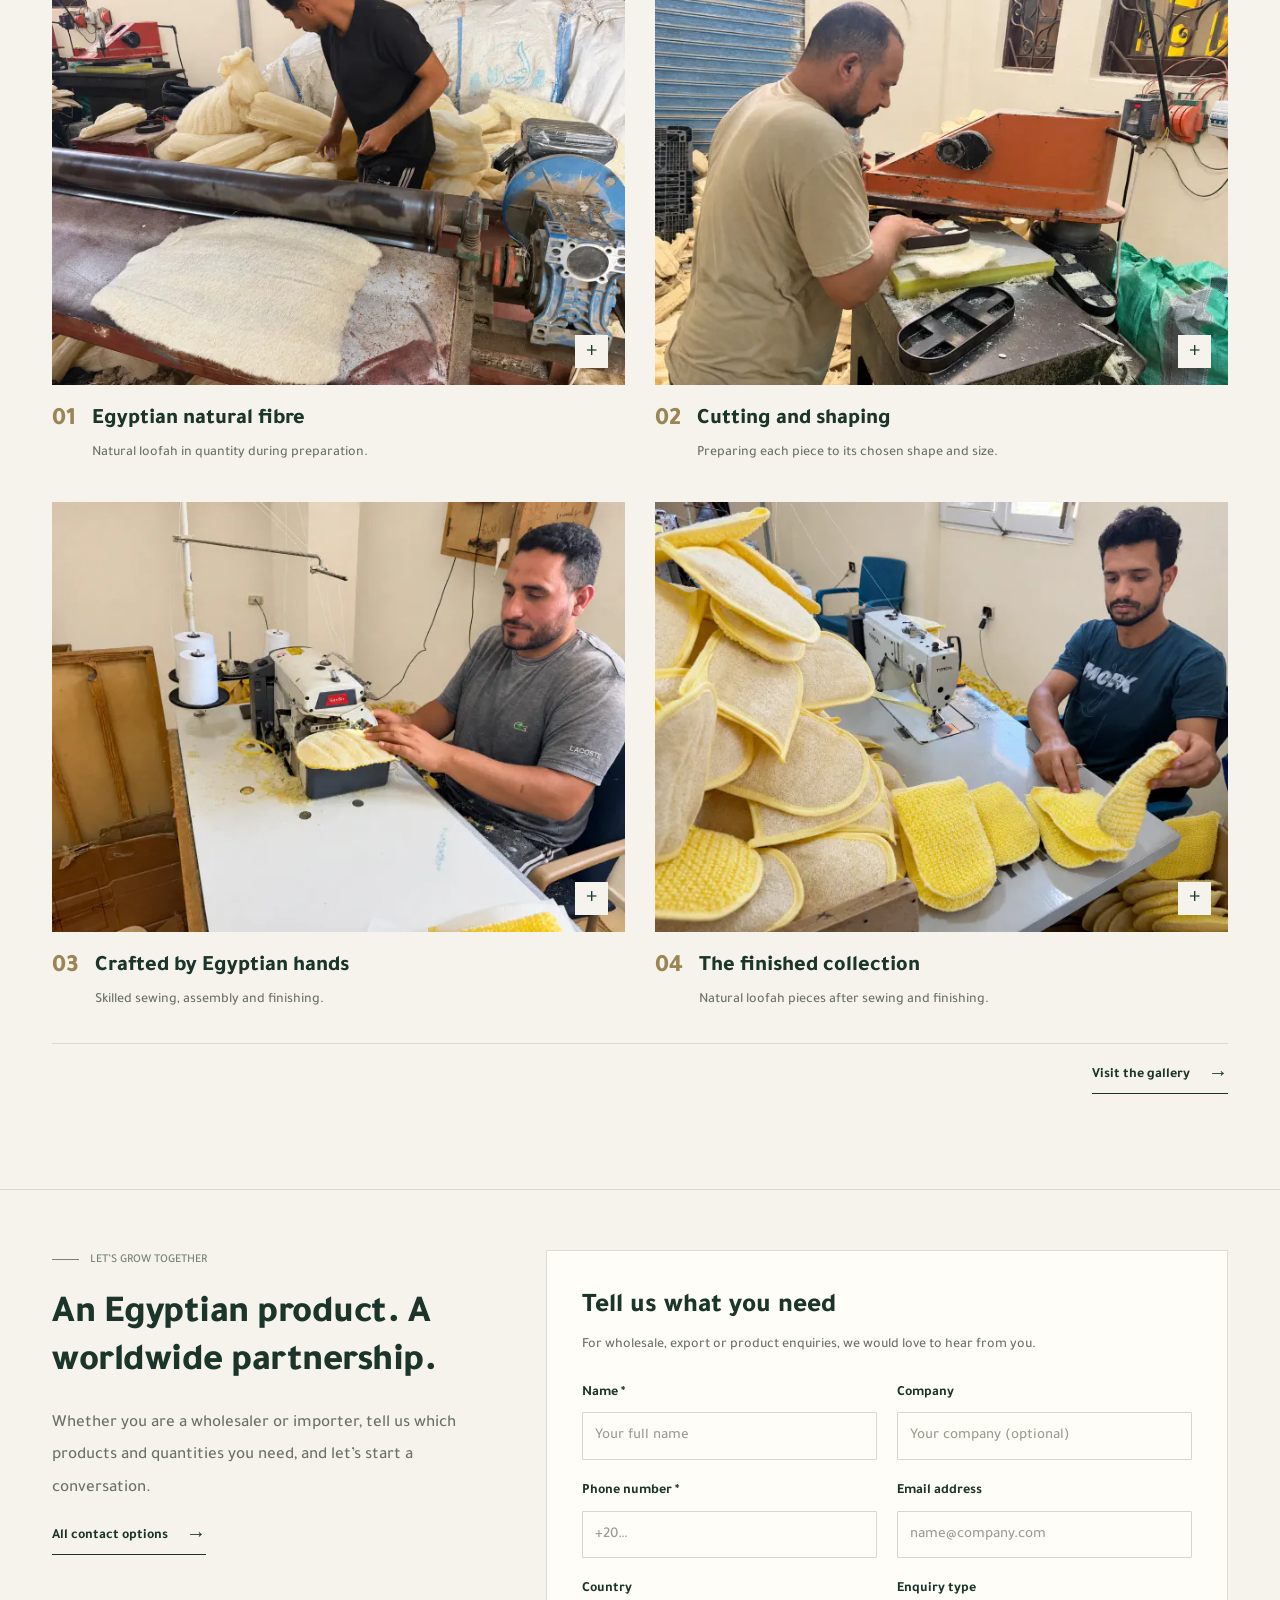
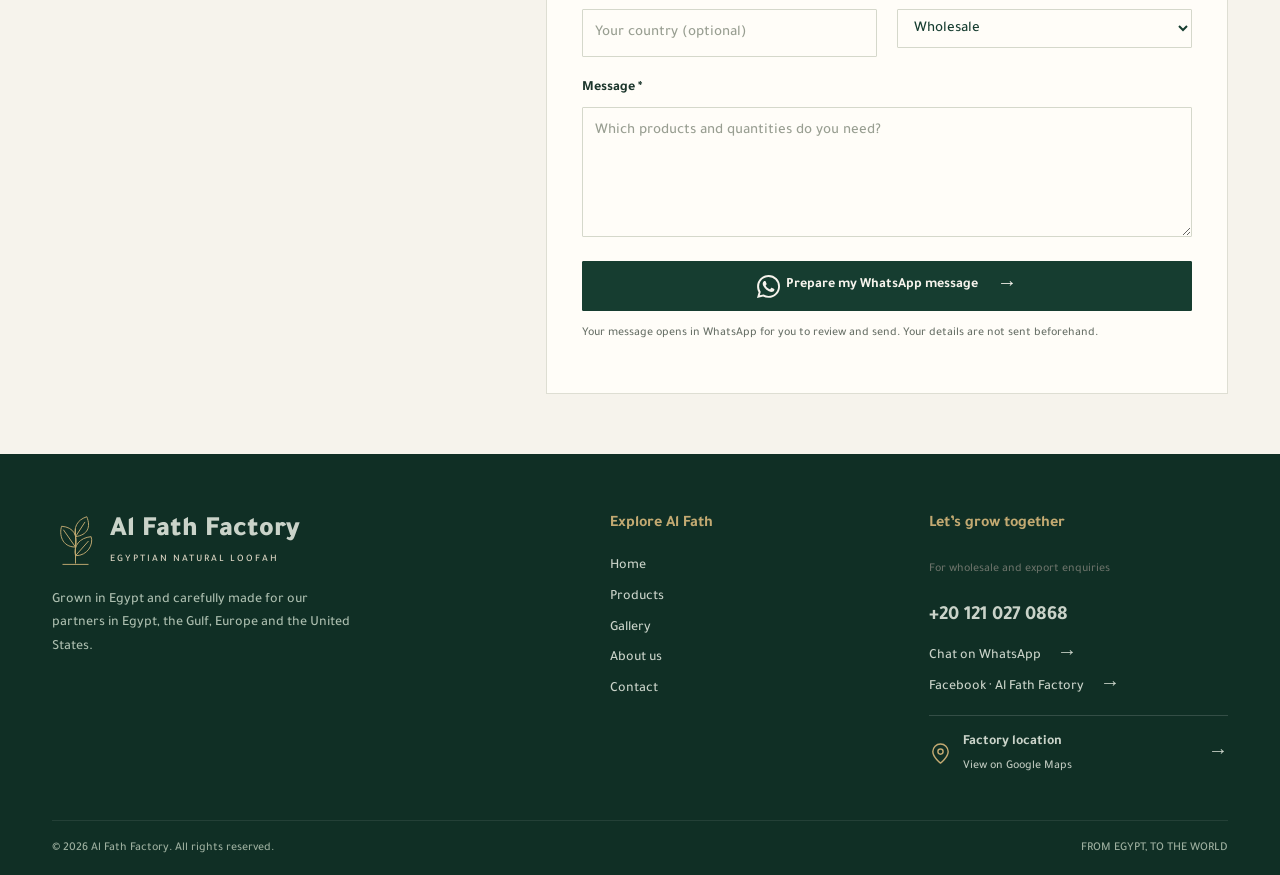
==== commit 54eab1e9: "Show six featured products on both homepages" ====
--- a/index.html
+++ b/index.html
@@ -76,6 +76,17 @@
         <p>A bath mitt with a natural loofah face and a woven Homsi back.</p><dl class="product-specs"><div><dt>Length</dt><dd><bdi dir="ltr">20</bdi> <span>cm</span></dd></div><div><dt>Width</dt><dd><bdi dir="ltr">16</bdi> <span>cm</span></dd></div><div><dt>Available colours</dt><dd>Homsi</dd></div></dl>
         <a class="text-link" data-product-enquiry href="contact.html?product=105&amp;catalog=2"><span>Enquire about this product</span><span class="arrow" aria-hidden="true">←</span></a>
       </div>
+    </article><article class="product catalog-product reveal" data-category="kitchen">
+      <button class="product-image catalog-photo" type="button" data-product="106" aria-haspopup="dialog" aria-label="View photos of Flat loofah pads with fabric loops, code 106">
+        <img src="assets/products/106-3.webp" alt="Flat loofah pads with fabric loops" loading="lazy" decoding="async">
+        <span class="product-photo-action" aria-hidden="true"><span>+</span><span>View photos</span></span>
+      </button>
+      <div class="product-details">
+        <div class="product-code"><span>Product code</span> <bdi>106</bdi></div>
+        <h3>Flat loofah pads with fabric loops</h3>
+        <p>Flat natural loofah pads with fabric loops, suitable for washing dishes, pots and other kitchenware.</p>
+        <a class="text-link" data-product-enquiry href="contact.html?product=106&amp;catalog=2"><span>Enquire about this product</span><span class="arrow" aria-hidden="true">←</span></a>
+      </div>
     </article></div>
       <div class="featured-actions">
         <a class="button" href="products.html"><span>Explore all products</span><span class="arrow" aria-hidden="true">←</span></a>
